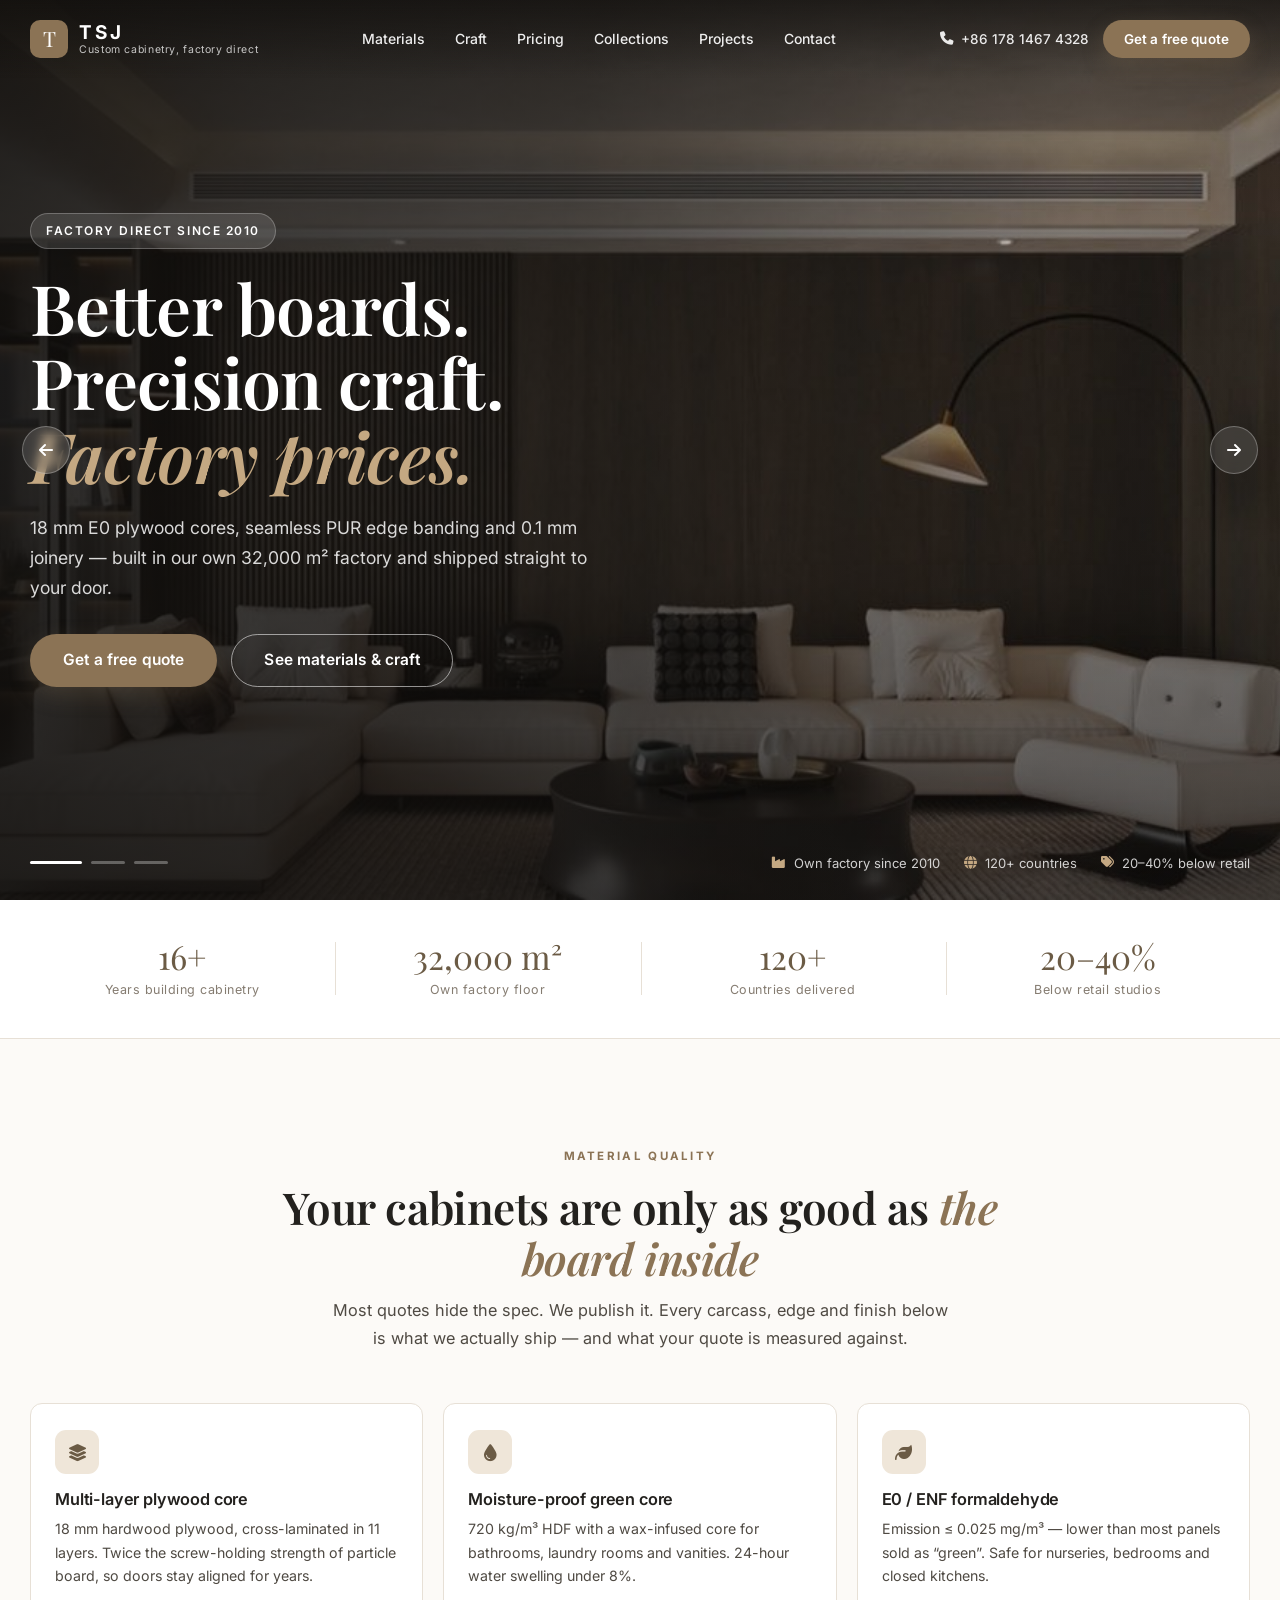
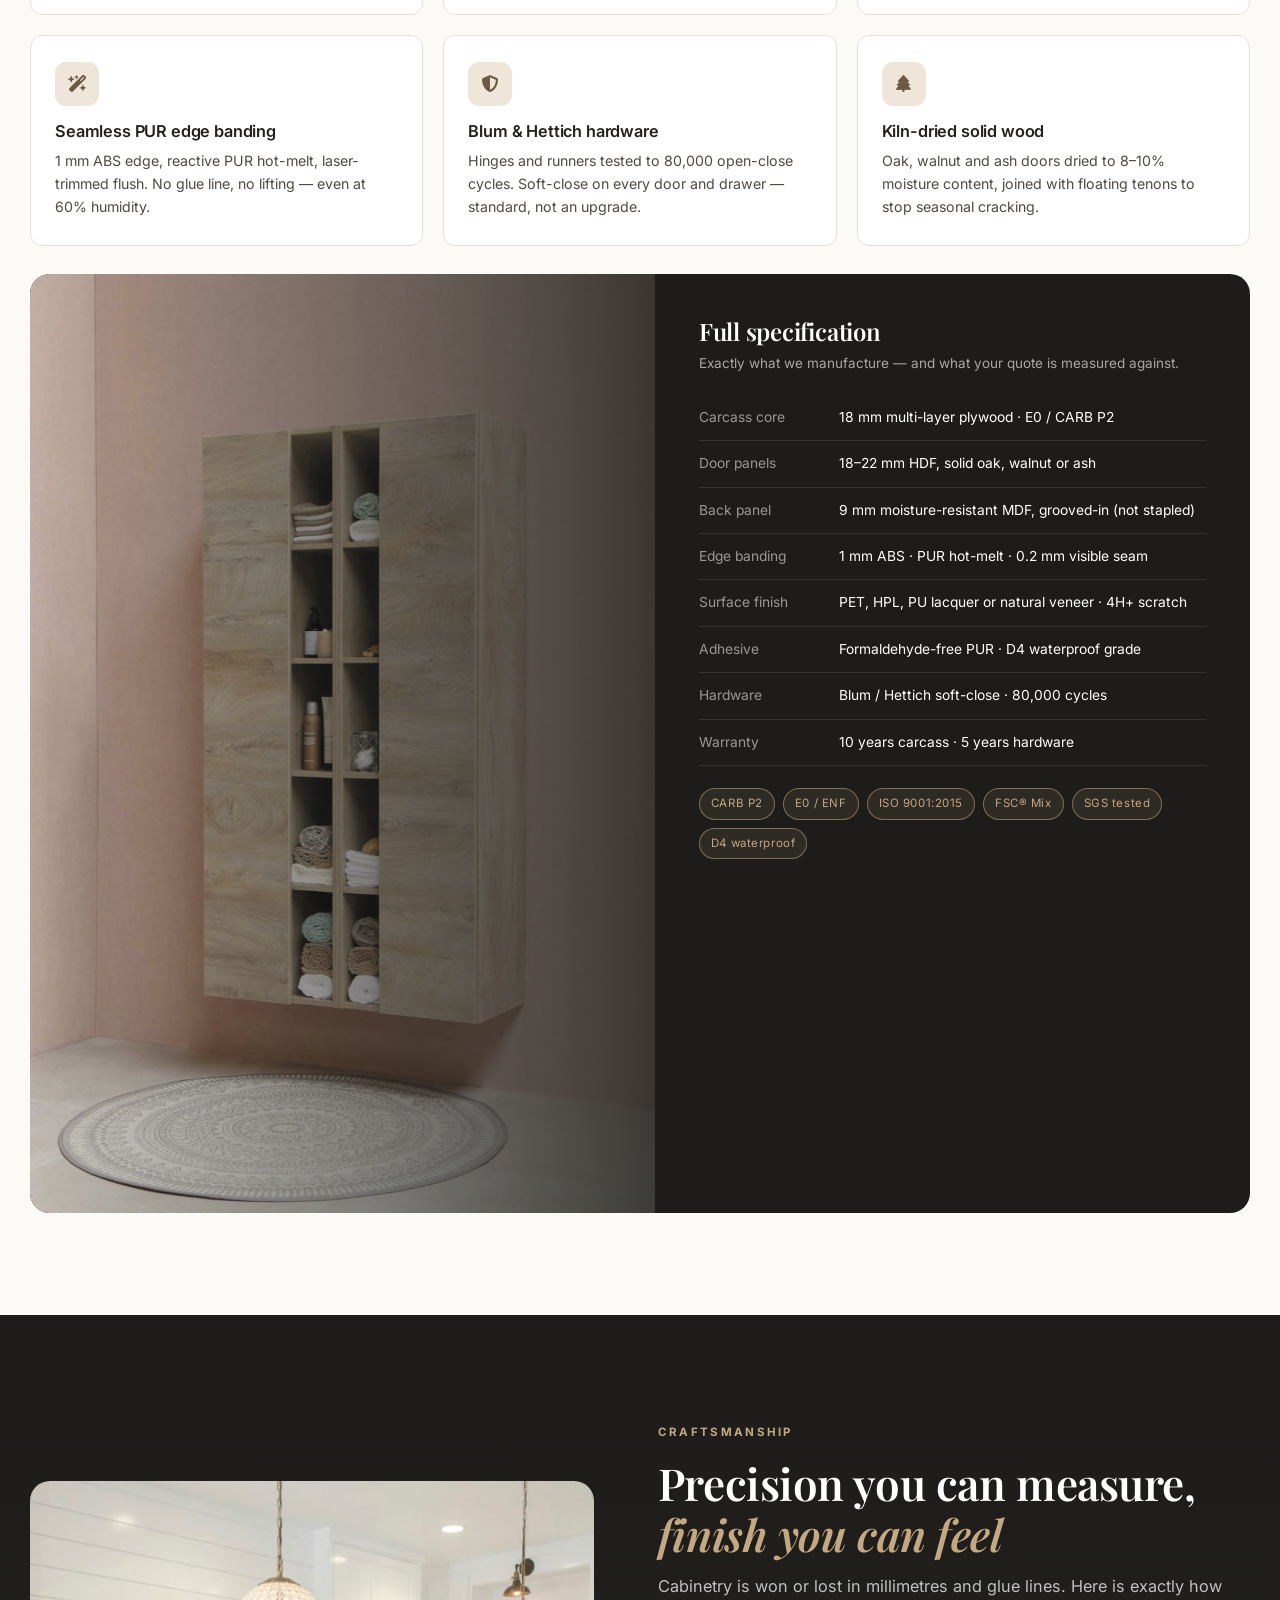
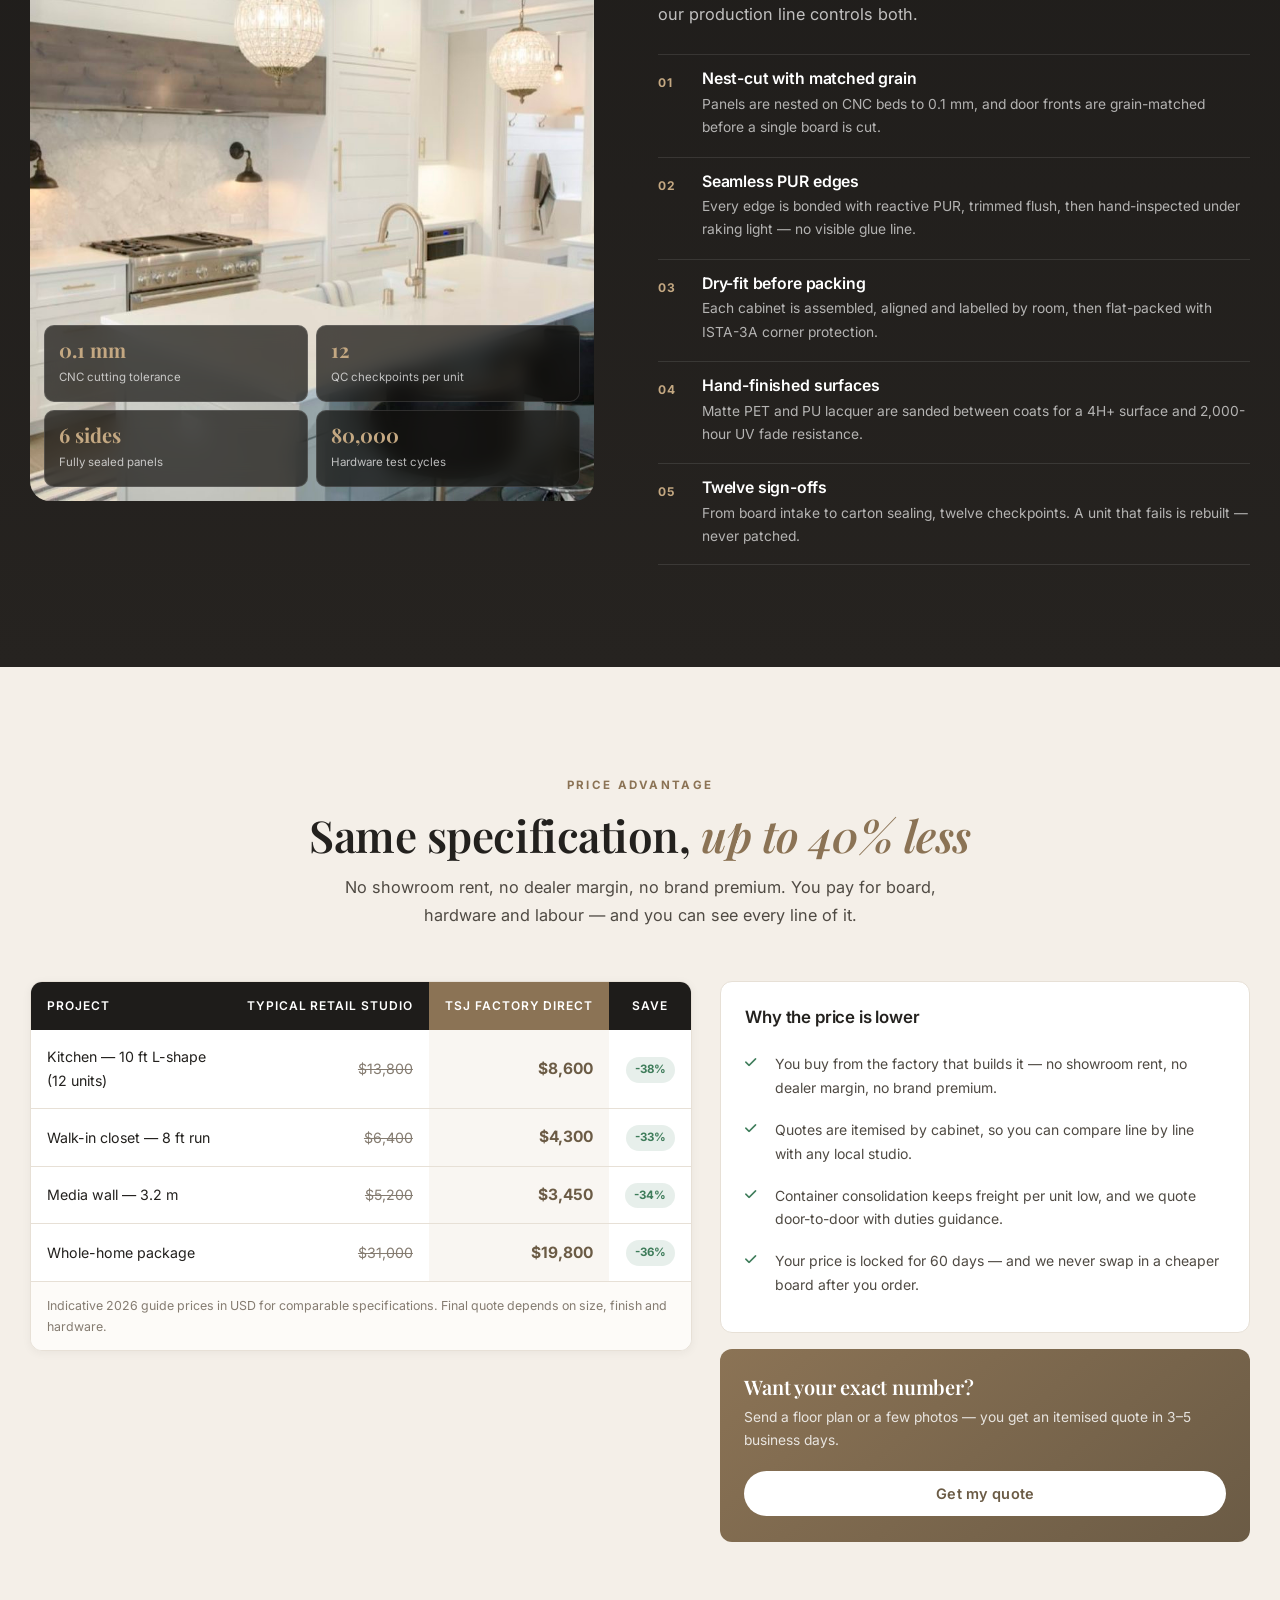
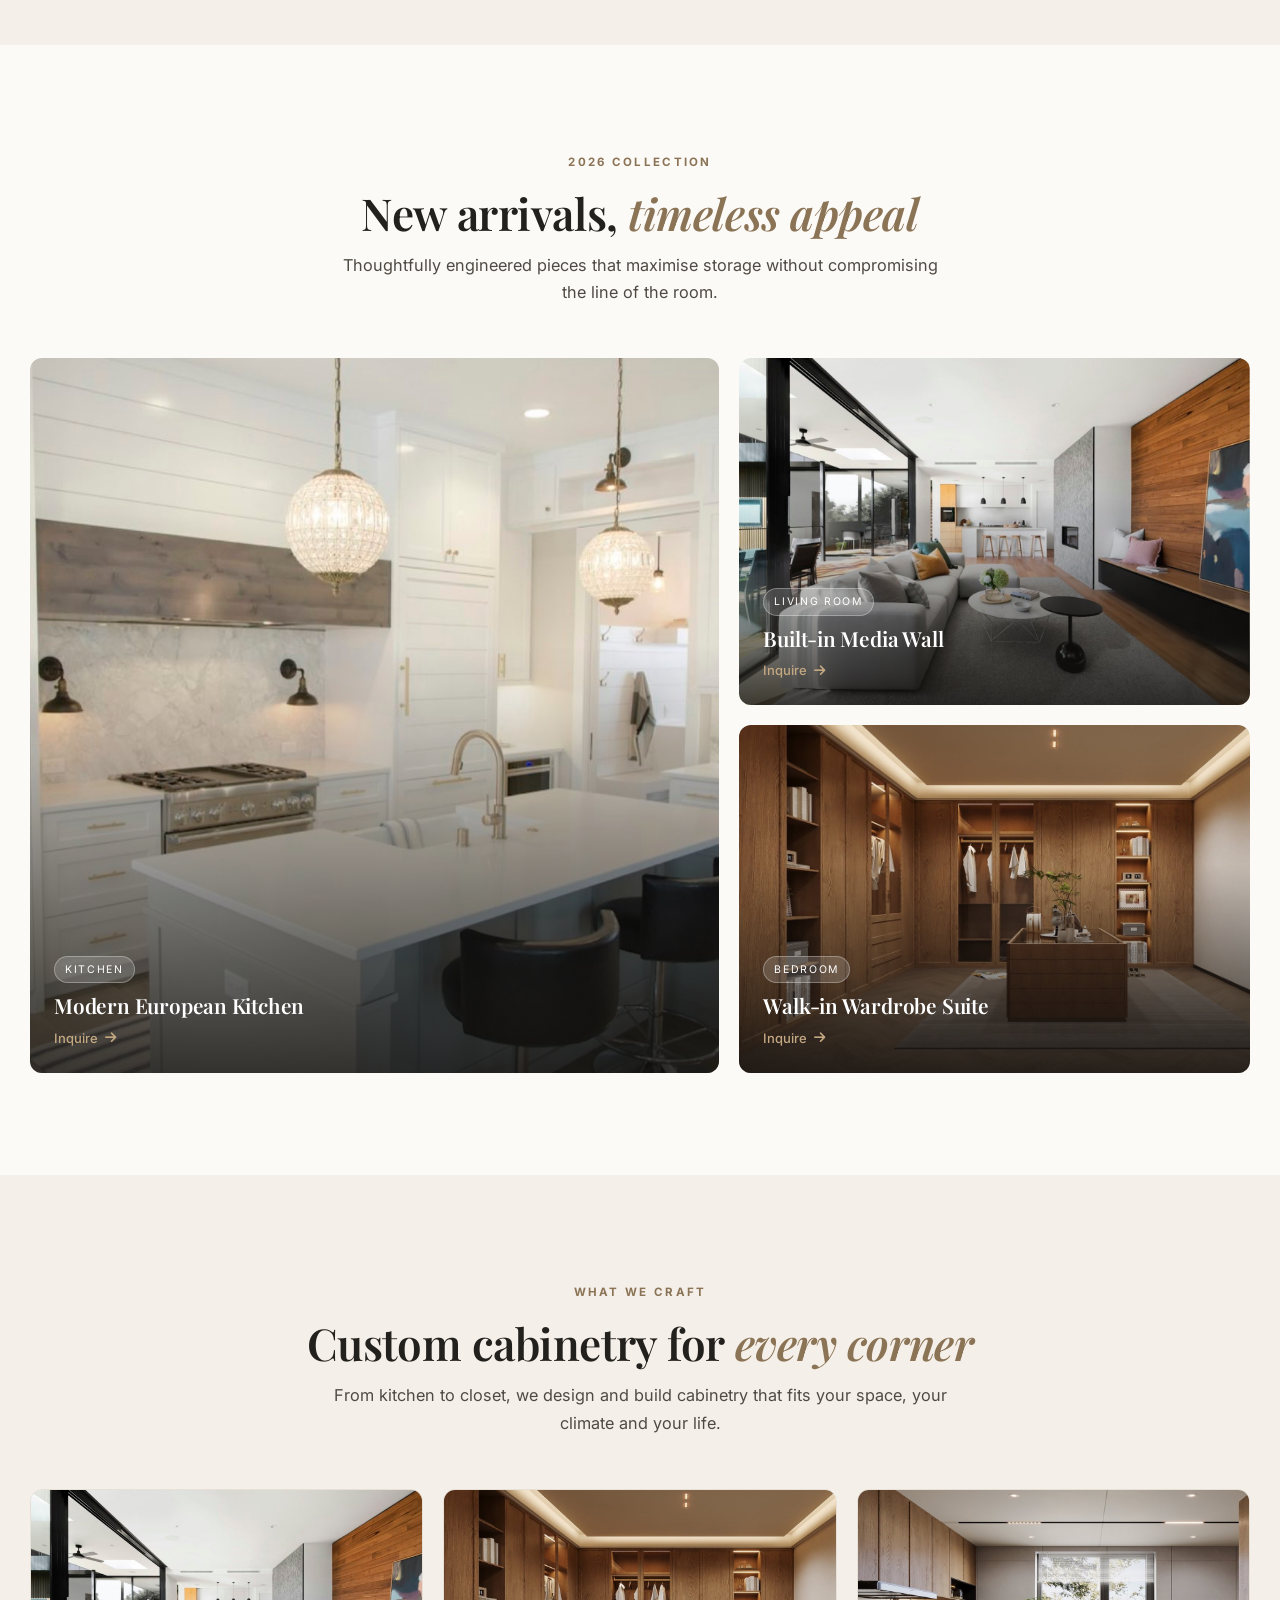
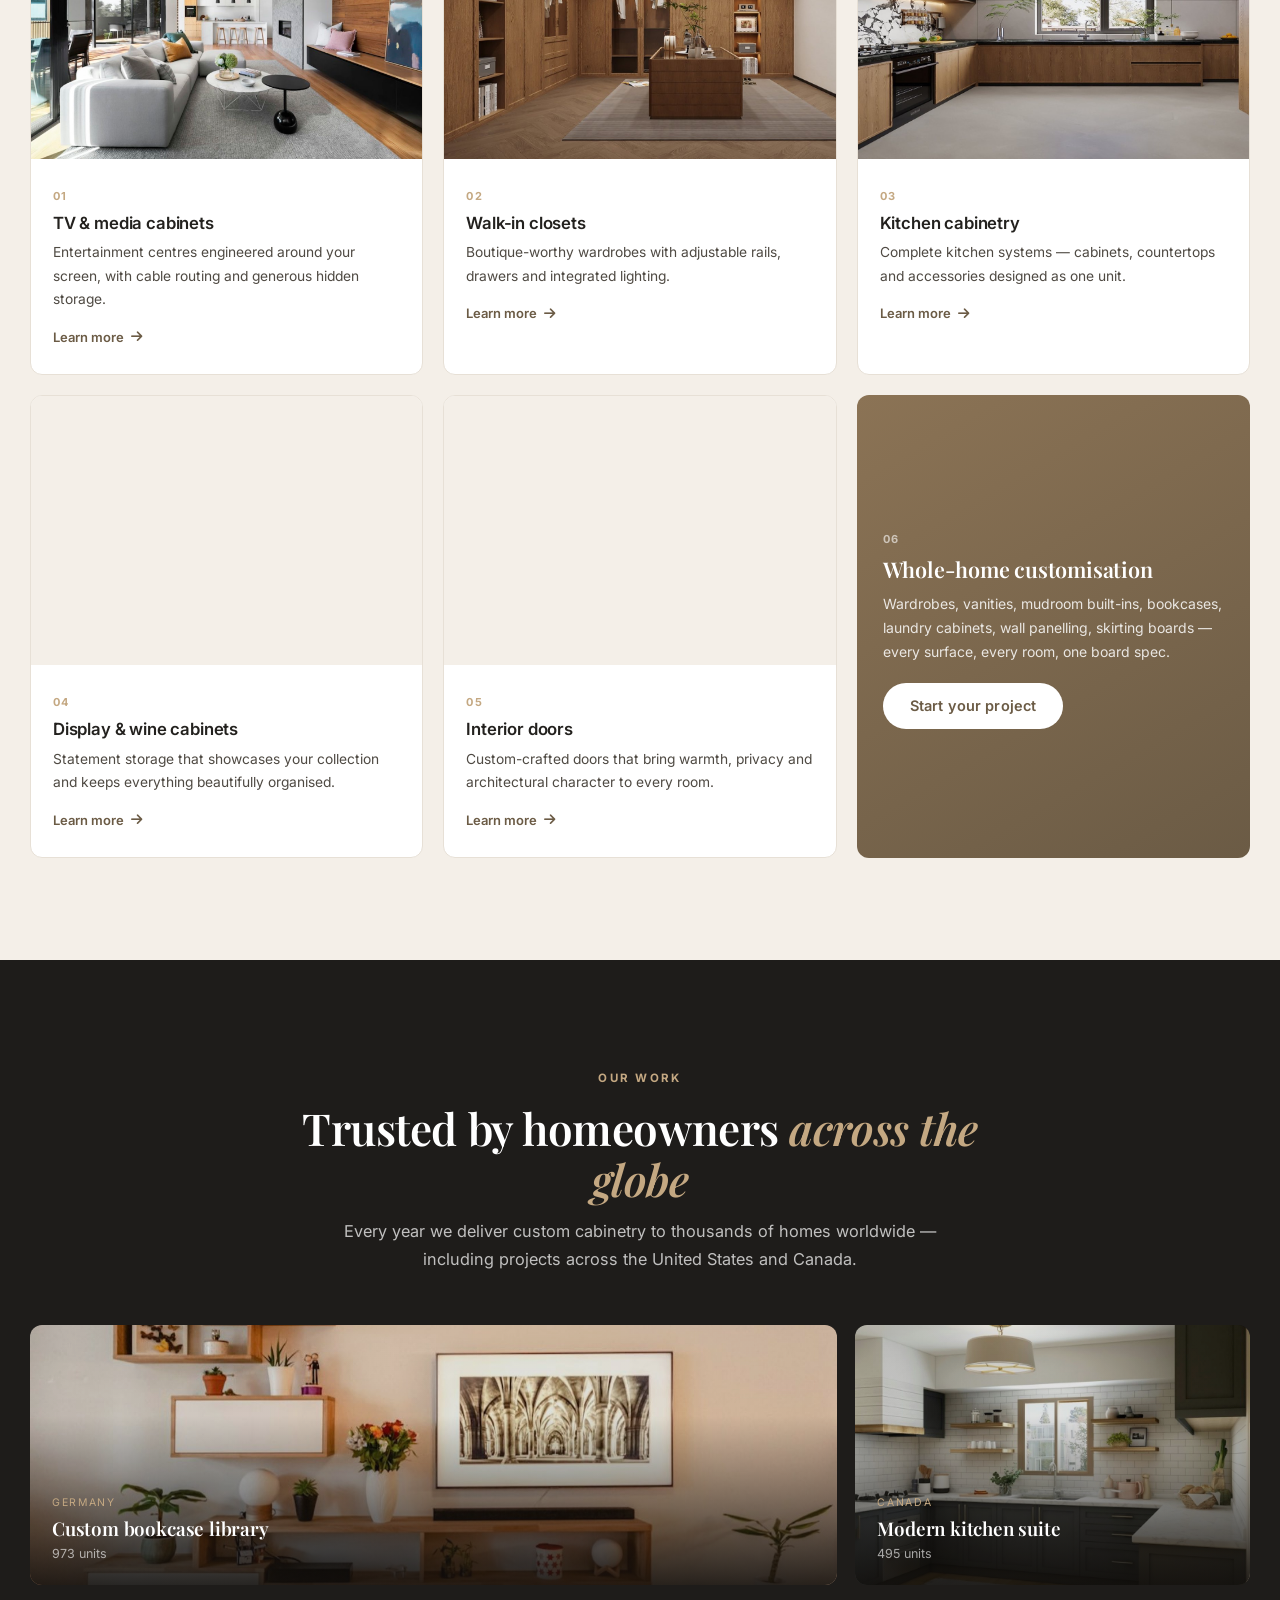
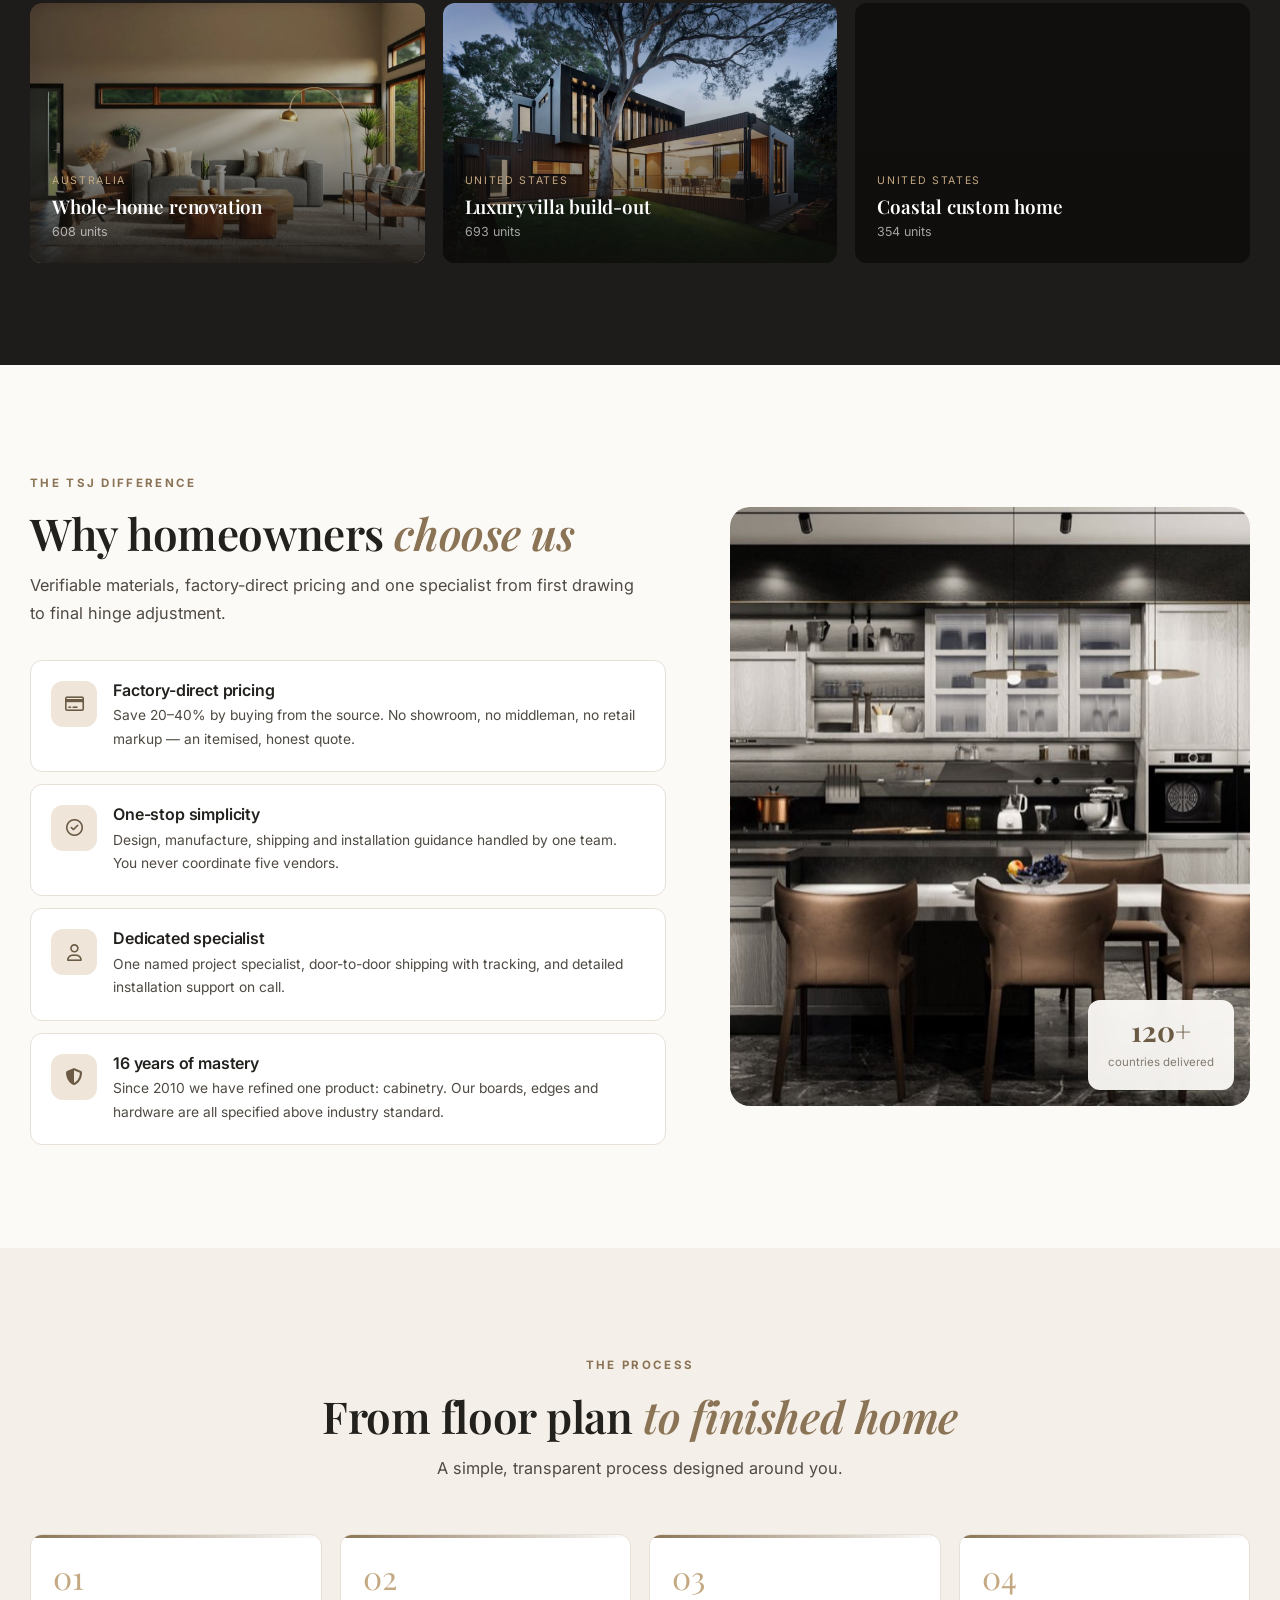
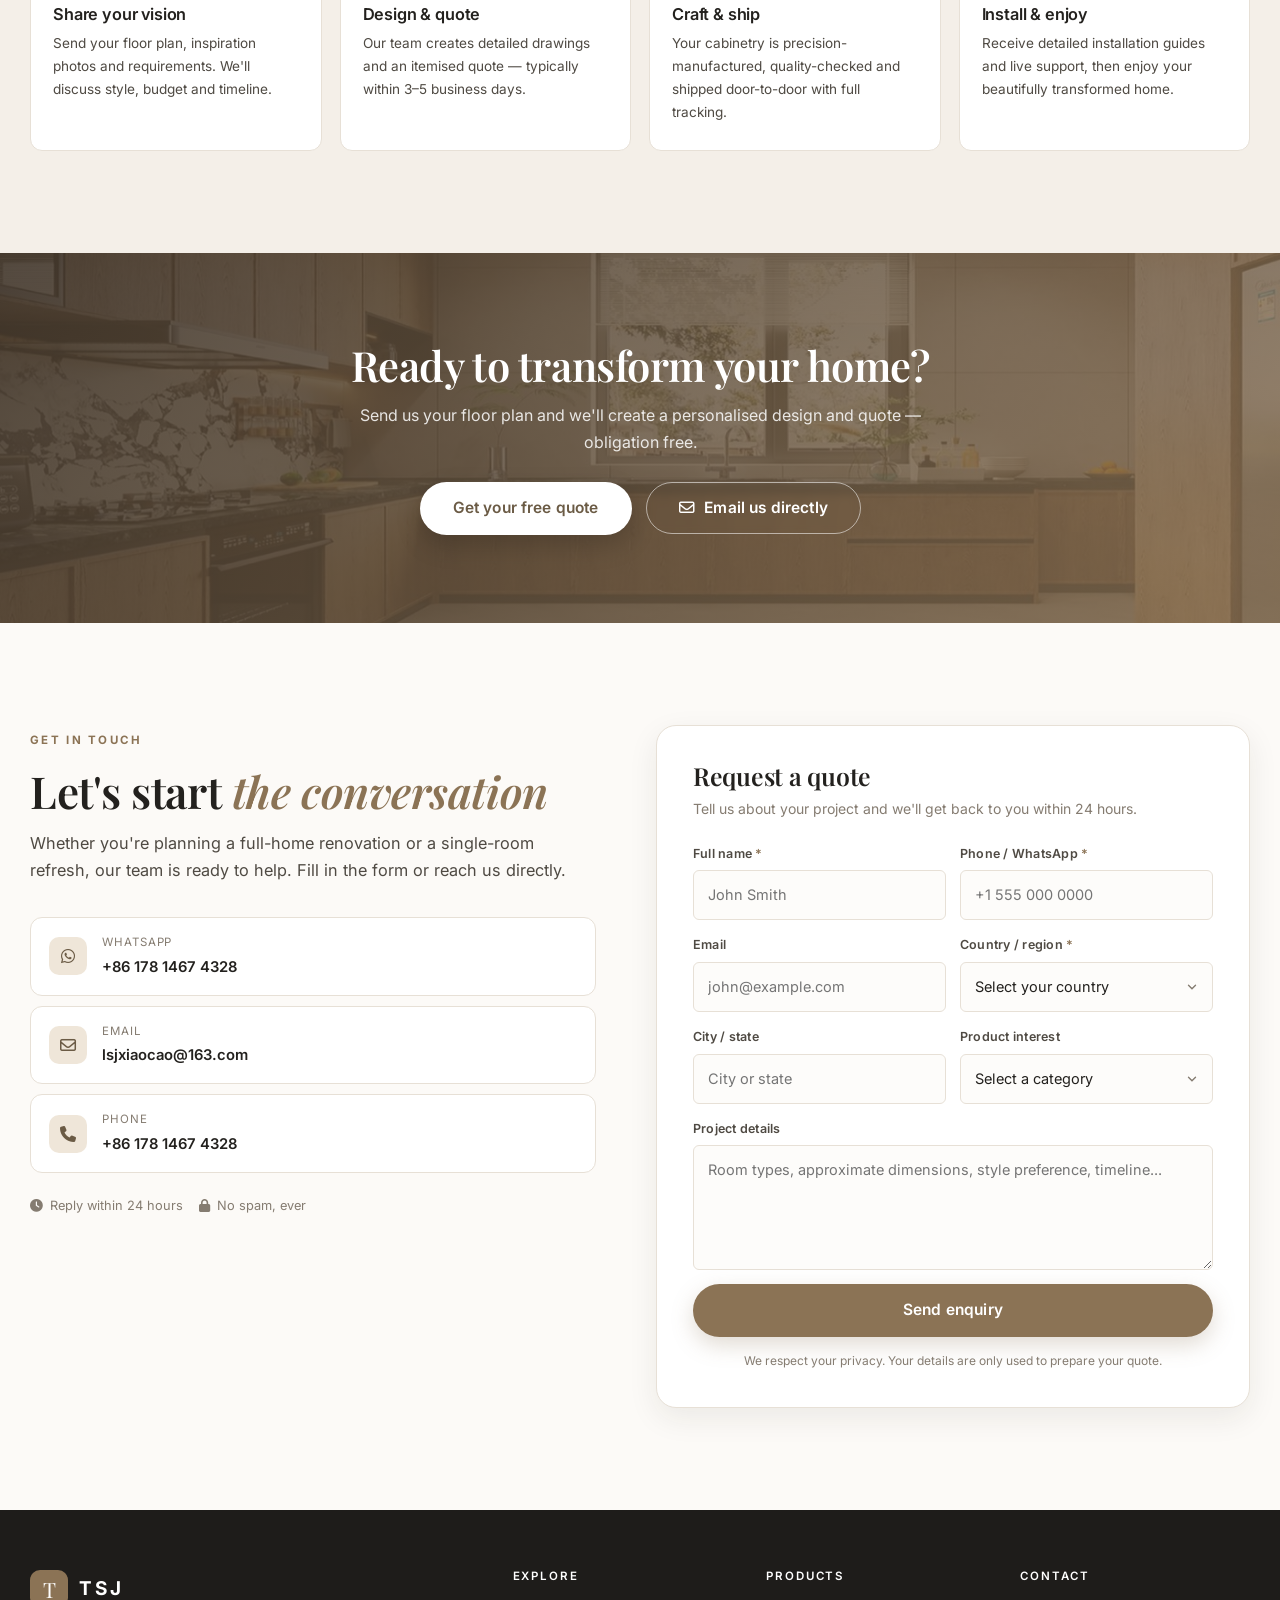
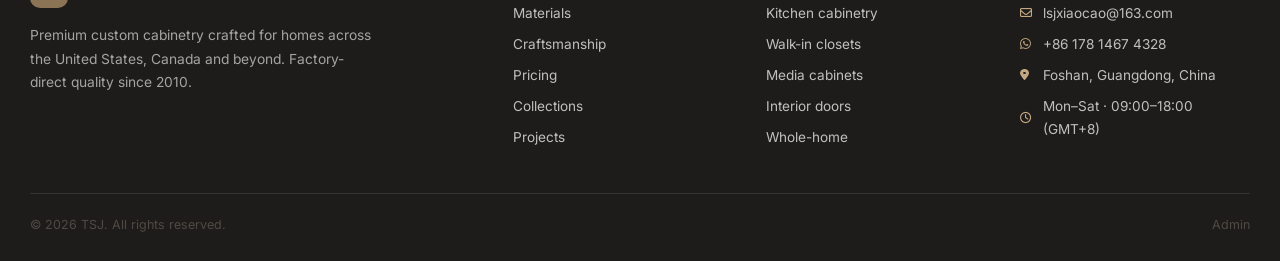
==== index.html @ c54d894f "feat: TSJ 官网优化（板材/做工/价格板块、10 秒线索弹窗、全球地区、移动端适配）+ 内容管理后台" ====
<!DOCTYPE html>
<html lang="en">
<head>
    <meta charset="UTF-8">
    <meta name="viewport" content="width=device-width, initial-scale=1.0">
    <meta name="theme-color" content="#8B7355">
    <title>TSJ — Factory-Direct Custom Cabinetry | Better Boards, Precision Craft</title>
    <meta name="description" content="Premium custom cabinetry made in our own factory: E0/ENF plywood cores, seamless PUR edge banding, Blum hardware, 0.1 mm precision. 20–40% below retail studios. Shipped to 120+ countries.">
    <meta name="robots" content="index, follow">
    <meta property="og:type" content="website">
    <meta property="og:title" content="TSJ — Factory-Direct Custom Cabinetry">
    <meta property="og:description" content="Better boards, precision craft, factory prices. Custom cabinetry shipped to 120+ countries.">
    <link rel="icon" href="data:image/svg+xml,%3Csvg xmlns='http://www.w3.org/2000/svg' viewBox='0 0 64 64'%3E%3Crect width='64' height='64' rx='14' fill='%238B7355'/%3E%3Ctext x='32' y='44' font-family='Georgia,serif' font-size='34' fill='%23fff' text-anchor='middle'%3ET%3C/text%3E%3C/svg%3E">
    <link rel="preconnect" href="https://fonts.googleapis.com">
    <link rel="preconnect" href="https://fonts.gstatic.com" crossorigin>
    <link href="https://fonts.googleapis.com/css2?family=Inter:wght@300;400;500;600;700&family=Playfair+Display:ital,wght@0,500;0,600;0,700;1,500&display=swap" rel="stylesheet">
    <link rel="stylesheet" href="https://cdnjs.cloudflare.com/ajax/libs/font-awesome/6.5.1/css/all.min.css">
    <link rel="stylesheet" href="css/style.css?v=20261109">
</head>
<body>
<a class="skip-link" href="#main">Skip to content</a>

<!-- ============ Header ============ -->
<header class="site-header" id="header">
    <div class="container header-inner">
        <a href="./" class="logo" aria-label="TSJ home">
            <span class="logo-mark" id="brandMark">T</span>
            <span class="logo-text">
                <strong id="brandName">TSJ</strong>
                <small id="brandTagline">Custom cabinetry, factory direct</small>
            </span>
        </a>

        <nav class="nav" id="nav" aria-label="Main navigation">
            <ul class="nav-list">
                <li><a href="#materials" class="nav-link">Materials</a></li>
                <li><a href="#craft" class="nav-link">Craft</a></li>
                <li><a href="#pricing" class="nav-link">Pricing</a></li>
                <li><a href="#collections" class="nav-link">Collections</a></li>
                <li><a href="#portfolio" class="nav-link">Projects</a></li>
                <li><a href="#contact" class="nav-link">Contact</a></li>
            </ul>
            <div class="nav-mobile-extra">
                <a class="nav-mobile-link" id="navMobileWhatsapp" href="#" target="_blank" rel="noopener">
                    <i class="fa-brands fa-whatsapp"></i> <span>WhatsApp</span>
                </a>
                <a class="nav-mobile-link" id="navMobileEmail" href="#">
                    <i class="fa-regular fa-envelope"></i> <span>Email</span>
                </a>
            </div>
        </nav>

        <div class="header-actions">
            <a class="header-phone" id="headerPhone" href="tel:+8617814674328">
                <i class="fa-solid fa-phone"></i>
                <span>+86 178 1467 4328</span>
            </a>
            <button class="btn btn-primary btn-sm" data-open-lead>Get a free quote</button>
            <button class="menu-toggle" id="menuToggle" aria-label="Toggle menu" aria-expanded="false">
                <span></span><span></span><span></span>
            </button>
        </div>
    </div>
</header>

<main id="main">

    <!-- ============ Hero ============ -->
    <section class="hero" id="home">
        <div class="hero-slides" id="heroSlides"></div>
        <div class="hero-overlay"></div>
        <div class="hero-bottom">
            <div class="container hero-bottom-inner">
                <div class="hero-dots" id="heroDots" role="tablist" aria-label="Slides"></div>
                <div class="hero-proof">
                    <span><i class="fa-solid fa-industry"></i> Own factory since 2010</span>
                    <span><i class="fa-solid fa-globe"></i> 120+ countries</span>
                    <span><i class="fa-solid fa-tags"></i> 20–40% below retail</span>
                </div>
            </div>
        </div>
        <button class="hero-arrow hero-arrow--prev" id="heroPrev" aria-label="Previous slide">
            <i class="fa-solid fa-arrow-left"></i>
        </button>
        <button class="hero-arrow hero-arrow--next" id="heroNext" aria-label="Next slide">
            <i class="fa-solid fa-arrow-right"></i>
        </button>
    </section>

    <!-- ============ Stats ============ -->
    <section class="stat-bar" aria-label="Key numbers">
        <div class="container">
            <div class="stat-row" id="statsRow"></div>
        </div>
    </section>

    <!-- ============ Materials ============ -->
    <section class="section materials" id="materials">
        <div class="container">
            <div class="section-head" id="materialsHead"></div>
            <div id="materialsBody"></div>
        </div>
    </section>

    <!-- ============ Craft ============ -->
    <section class="section craft" id="craft">
        <div class="container" id="craftBody"></div>
    </section>

    <!-- ============ Pricing ============ -->
    <section class="section pricing" id="pricing">
        <div class="container">
            <div class="section-head" id="pricingHead"></div>
            <div id="pricingBody"></div>
        </div>
    </section>

    <!-- ============ Collections ============ -->
    <section class="section collections" id="collections">
        <div class="container">
            <div class="section-head" id="collectionsHead"></div>
            <div class="collection-grid" id="collectionsBody"></div>
        </div>
    </section>

    <!-- ============ Categories ============ -->
    <section class="section categories" id="categories">
        <div class="container">
            <div class="section-head" id="categoriesHead"></div>
            <div class="category-grid" id="categoriesBody"></div>
        </div>
    </section>

    <!-- ============ Portfolio ============ -->
    <section class="section portfolio" id="portfolio">
        <div class="container">
            <div class="section-head section-head--light" id="portfolioHead"></div>
            <div class="portfolio-grid" id="portfolioBody"></div>
        </div>
    </section>

    <!-- ============ Why us ============ -->
    <section class="section why" id="about">
        <div class="container">
            <div class="why-wrap">
                <div class="why-copy">
                    <div class="section-head section-head--left" id="whyHead"></div>
                    <div class="why-list" id="whyList"></div>
                </div>
                <div class="why-media">
                    <img id="whyImage" src="assets/img/why-kitchen.jpg" alt="TSJ cabinetry craftsmanship" loading="lazy" decoding="async">
                    <div class="why-badge">
                        <strong id="whyBadgeValue">120+</strong>
                        <span id="whyBadgeText">countries delivered</span>
                    </div>
                </div>
            </div>
        </div>
    </section>

    <!-- ============ Process ============ -->
    <section class="section process" id="process">
        <div class="container">
            <div class="section-head" id="processHead"></div>
            <div class="steps" id="processBody"></div>
        </div>
    </section>

    <!-- ============ CTA band ============ -->
    <section class="cta-band">
        <div class="container cta-band-inner" id="ctaBody"></div>
    </section>

    <!-- ============ Contact ============ -->
    <section class="section contact" id="contact">
        <div class="container contact-grid">
            <div class="contact-intro">
                <div class="section-head section-head--left" id="contactHead"></div>
                <div class="contact-methods" id="contactMethods"></div>
                <div class="contact-assurance">
                    <span><i class="fa-solid fa-clock"></i> Reply within 24 hours</span>
                    <span><i class="fa-solid fa-lock"></i> No spam, ever</span>
                </div>
            </div>

            <div class="contact-form-card">
                <h3 id="formTitle">Request a quote</h3>
                <p id="formDesc">Tell us about your project and we'll get back to you within 24 hours.</p>

                <form id="contactForm" class="lead-form" novalidate>
                    <div class="form-row">
                        <div class="field">
                            <label for="cName">Full name <em>*</em></label>
                            <input type="text" id="cName" name="name" placeholder="John Smith" autocomplete="name" required>
                        </div>
                        <div class="field">
                            <label for="cPhone">Phone / WhatsApp <em>*</em></label>
                            <input type="tel" id="cPhone" name="phone" placeholder="+1 555 000 0000" autocomplete="tel" required>
                        </div>
                    </div>
                    <div class="form-row">
                        <div class="field">
                            <label for="cEmail">Email</label>
                            <input type="email" id="cEmail" name="email" placeholder="john@example.com" autocomplete="email">
                        </div>
                        <div class="field">
                            <label for="cCountry">Country / region <em>*</em></label>
                            <select id="cCountry" name="country" required>
                                <option value="">Select your country</option>
                            </select>
                        </div>
                    </div>
                    <div class="form-row">
                        <div class="field">
                            <label for="cRegion">City / state</label>
                            <input type="text" id="cRegion" name="region" placeholder="City or state" autocomplete="address-level1">
                        </div>
                        <div class="field">
                            <label for="cInterest">Product interest</label>
                            <select id="cInterest" name="interest">
                                <option value="">Select a category</option>
                                <option value="Kitchen cabinetry">Kitchen cabinetry</option>
                                <option value="TV &amp; media cabinets">TV &amp; media cabinets</option>
                                <option value="Walk-in closets">Walk-in closets</option>
                                <option value="Display &amp; wine cabinets">Display &amp; wine cabinets</option>
                                <option value="Interior doors">Interior doors</option>
                                <option value="Whole-home customisation">Whole-home customisation</option>
                            </select>
                        </div>
                    </div>
                    <div class="field">
                        <label for="cMessage">Project details</label>
                        <textarea id="cMessage" name="message" rows="4" placeholder="Room types, approximate dimensions, style preference, timeline..."></textarea>
                    </div>
                    <button type="submit" class="btn btn-primary btn-block btn-lg" id="contactSubmit">Send enquiry</button>
                    <p class="form-note">We respect your privacy. Your details are only used to prepare your quote.</p>
                    <div class="form-feedback" id="contactFeedback" role="status" aria-live="polite"></div>
                </form>
            </div>
        </div>
    </section>
</main>

<!-- ============ Footer ============ -->
<footer class="site-footer">
    <div class="container">
        <div class="footer-top">
            <div class="footer-brand">
                <a href="./" class="logo logo--footer">
                    <span class="logo-mark" id="footerMark">T</span>
                    <span class="logo-text"><strong id="footerName">TSJ</strong></span>
                </a>
                <p id="footerAbout">Premium custom cabinetry crafted for homes across the United States, Canada and beyond.</p>
            </div>
            <div class="footer-cols">
                <div class="footer-col">
                    <h4>Explore</h4>
                    <ul>
                        <li><a href="#materials">Materials</a></li>
                        <li><a href="#craft">Craftsmanship</a></li>
                        <li><a href="#pricing">Pricing</a></li>
                        <li><a href="#collections">Collections</a></li>
                        <li><a href="#portfolio">Projects</a></li>
                    </ul>
                </div>
                <div class="footer-col">
                    <h4>Products</h4>
                    <ul>
                        <li><a href="#categories">Kitchen cabinetry</a></li>
                        <li><a href="#categories">Walk-in closets</a></li>
                        <li><a href="#categories">Media cabinets</a></li>
                        <li><a href="#categories">Interior doors</a></li>
                        <li><a href="#categories">Whole-home</a></li>
                    </ul>
                </div>
                <div class="footer-col">
                    <h4>Contact</h4>
                    <ul class="footer-contact" id="footerContact"></ul>
                </div>
            </div>
        </div>
        <div class="footer-bottom">
            <p id="footerCopyright">© 2026 TSJ. All rights reserved.</p>
            <p class="footer-admin"><a href="admin/" rel="nofollow">Admin</a></p>
        </div>
    </div>
</footer>

<!-- ============ Mobile sticky bar ============ -->
<div class="mobile-bar">
    <a class="mobile-bar-btn" id="mobileWhatsapp" href="#" target="_blank" rel="noopener">
        <i class="fa-brands fa-whatsapp"></i><span>WhatsApp</span>
    </a>
    <a class="mobile-bar-btn" id="mobileCall" href="tel:+8617814674328">
        <i class="fa-solid fa-phone"></i><span>Call</span>
    </a>
    <button class="mobile-bar-btn mobile-bar-btn--primary" data-open-lead>
        <i class="fa-solid fa-pen-to-square"></i><span>Free quote</span>
    </button>
</div>

<!-- ============ Lead popup ============ -->
<div class="lead-modal" id="leadModal" aria-hidden="true" role="dialog" aria-modal="true" aria-labelledby="leadModalTitle">
    <div class="lead-modal-backdrop" data-close-lead></div>
    <div class="lead-modal-card" role="document">
        <button class="lead-modal-close" data-close-lead aria-label="Close">
            <i class="fa-solid fa-xmark"></i>
        </button>
        <div class="lead-modal-media">
            <img id="leadModalImage" src="assets/img/hero-kitchen.jpg" alt="" loading="lazy">
            <div class="lead-modal-media-copy">
                <span class="lead-modal-badge" id="leadModalBadge">Free design + quote</span>
            </div>
        </div>
        <div class="lead-modal-body">
            <h3 id="leadModalTitle">Get your factory-direct price</h3>
            <p id="leadModalDesc">Leave your name, phone number and region. A specialist will send a measured quote — no obligation.</p>

            <form id="leadForm" class="lead-form" novalidate>
                <div class="field">
                    <label for="lName">Full name <em>*</em></label>
                    <input type="text" id="lName" name="name" placeholder="John Smith" autocomplete="name" required>
                </div>
                <div class="field">
                    <label for="lPhone">Phone / WhatsApp <em>*</em></label>
                    <input type="tel" id="lPhone" name="phone" placeholder="+1 555 000 0000" autocomplete="tel" required>
                </div>
                <div class="field">
                    <label for="lCountry">Country / region <em>*</em></label>
                    <select id="lCountry" name="country" required>
                        <option value="">Select your country</option>
                    </select>
                </div>
                <button type="submit" class="btn btn-primary btn-block btn-lg" id="leadSubmit">Send my details</button>
                <p class="form-note" id="leadModalNote">We reply on WhatsApp or phone within 24 hours.</p>
                <div class="form-feedback" id="leadFeedback" role="status" aria-live="polite"></div>
            </form>

            <div class="lead-success" id="leadSuccess" hidden>
                <div class="lead-success-icon"><i class="fa-solid fa-check"></i></div>
                <h4 id="leadSuccessTitle">Details received — thank you!</h4>
                <p id="leadSuccessDesc">Our specialist will reach out within 24 hours.</p>
                <a class="btn btn-whatsapp btn-block" id="leadSuccessWhatsapp" href="#" target="_blank" rel="noopener">
                    <i class="fa-brands fa-whatsapp"></i> Chat on WhatsApp now
                </a>
                <button class="btn btn-text btn-block" data-close-lead>Close</button>
            </div>
        </div>
    </div>
</div>

<div class="toast-wrap" id="toastWrap" aria-live="polite"></div>

<script src="js/countries.js?v=20261109"></script>
<script src="js/site.js?v=20261109"></script>
</body>
</html>
---- css/style.css ----
/* ==========================================================
   TSJ — Factory-direct custom cabinetry
   Front-end stylesheet
   ========================================================== */

/* ---------- Tokens ---------- */
:root {
    --brand: #8B7355;
    --brand-light: #A68B6F;
    --brand-dark: #6B5B45;
    --accent: #C4A882;
    --accent-soft: #EFE6D9;
    --cream: #FCFAF7;
    --cream-alt: #F4EFE8;
    --surface: #FFFFFF;
    --ink: #23211E;
    --ink-soft: #4F4A43;
    --ink-muted: #857C71;
    --line: #E7E0D6;
    --dark: #1E1C1A;
    --dark-alt: #262320;
    --success: #3E7C5A;
    --error: #C0453F;

    --font-sans: 'Inter', -apple-system, BlinkMacSystemFont, 'Segoe UI', Roboto, Helvetica, Arial, sans-serif;
    --font-serif: 'Playfair Display', Georgia, 'Times New Roman', serif;

    --shadow-sm: 0 2px 10px rgba(35, 33, 30, .05);
    --shadow-md: 0 10px 30px rgba(35, 33, 30, .08);
    --shadow-lg: 0 24px 60px rgba(35, 33, 30, .14);

    --radius-sm: 6px;
    --radius-md: 12px;
    --radius-lg: 20px;
    --radius-full: 999px;

    --max-width: 1220px;
    --header-h: 78px;
    --ease: cubic-bezier(.22, .61, .36, 1);
}

/* ---------- Reset ---------- */
*, *::before, *::after { box-sizing: border-box; margin: 0; padding: 0; }

html {
    scroll-behavior: smooth;
    scroll-padding-top: calc(var(--header-h) + 12px);
    -webkit-text-size-adjust: 100%;
}

body {
    font-family: var(--font-sans);
    font-size: 16px;
    line-height: 1.7;
    color: var(--ink);
    background: var(--cream);
    overflow-x: hidden;
    -webkit-font-smoothing: antialiased;
}

img { display: block; max-width: 100%; height: auto; }
a { color: inherit; text-decoration: none; }
ul { list-style: none; }
[hidden] { display: none !important; }
button { font: inherit; color: inherit; background: none; border: 0; cursor: pointer; }
input, select, textarea { font: inherit; color: inherit; }

h1, h2, h3, h4 { line-height: 1.16; font-weight: 600; letter-spacing: -.01em; }
h1, h2 { font-family: var(--font-serif); font-weight: 600; }
p { color: var(--ink-soft); }

::selection { background: var(--accent); color: #fff; }

:focus-visible {
    outline: 2px solid var(--brand);
    outline-offset: 3px;
}

.skip-link {
    position: absolute;
    left: -9999px;
    top: 0;
    z-index: 999;
    background: var(--brand);
    color: #fff;
    padding: 12px 18px;
}
.skip-link:focus { left: 12px; top: 12px; }

.container {
    width: min(100% - 40px, var(--max-width));
    margin-inline: auto;
}

/* ---------- Buttons ---------- */
.btn {
    display: inline-flex;
    align-items: center;
    justify-content: center;
    gap: 9px;
    padding: 13px 26px;
    border-radius: var(--radius-full);
    font-size: 14.5px;
    font-weight: 600;
    letter-spacing: .01em;
    line-height: 1.2;
    border: 1px solid transparent;
    transition: transform .2s var(--ease), background .2s var(--ease), color .2s var(--ease), box-shadow .2s var(--ease), border-color .2s var(--ease);
    cursor: pointer;
    text-align: center;
    white-space: nowrap;
}
.btn:active { transform: translateY(1px); }

.btn-primary {
    background: var(--brand);
    color: #fff;
    box-shadow: 0 8px 22px rgba(139, 115, 85, .26);
}
.btn-primary:hover { background: var(--brand-dark); box-shadow: 0 12px 28px rgba(139, 115, 85, .32); }

.btn-ghost {
    border-color: rgba(255, 255, 255, .55);
    color: #fff;
    backdrop-filter: blur(4px);
}
.btn-ghost:hover { background: rgba(255, 255, 255, .14); border-color: #fff; }

.btn-outline {
    border-color: var(--line);
    color: var(--ink);
    background: #fff;
}
.btn-outline:hover { border-color: var(--brand); color: var(--brand-dark); }

.btn-whatsapp { background: #25D366; color: #fff; }
.btn-whatsapp:hover { background: #1EBE5A; }

.btn-text { color: var(--ink-muted); text-decoration: underline; text-underline-offset: 3px; }
.btn-text:hover { color: var(--ink); }

.btn-sm { padding: 10px 20px; font-size: 13.5px; }
.btn-lg { padding: 16px 32px; font-size: 15.5px; }
.btn-block { width: 100%; }

/* ---------- Header ---------- */
.site-header {
    position: fixed;
    inset: 0 0 auto 0;
    z-index: 90;
    height: var(--header-h);
    display: flex;
    align-items: center;
    color: #fff;
    transition: background .3s var(--ease), box-shadow .3s var(--ease), color .3s var(--ease), height .3s var(--ease);
}
.site-header::after {
    content: "";
    position: absolute;
    inset: 0;
    background: linear-gradient(180deg, rgba(14, 12, 10, .55), rgba(14, 12, 10, 0));
    pointer-events: none;
    transition: opacity .3s var(--ease);
}
.site-header.is-open { backdrop-filter: none; }
.site-header.is-scrolled,
.site-header.is-open {
    background: rgba(252, 250, 247, .97);
    backdrop-filter: blur(12px);
    color: var(--ink);
    box-shadow: 0 1px 0 var(--line), 0 10px 30px rgba(35, 33, 30, .06);
}
.site-header.is-scrolled::after,
.site-header.is-open::after { opacity: 0; }

.header-inner {
    display: flex;
    align-items: center;
    justify-content: space-between;
    gap: 24px;
    width: min(100% - 40px, var(--max-width));
    position: relative;
    z-index: 2;
}

.logo { display: inline-flex; align-items: center; gap: 11px; flex-shrink: 0; }
.logo-mark {
    width: 38px; height: 38px;
    display: grid; place-items: center;
    border-radius: 10px;
    background: var(--brand);
    color: #fff;
    font-family: var(--font-serif);
    font-size: 21px;
    line-height: 1;
    flex-shrink: 0;
}
.logo-text { display: flex; flex-direction: column; line-height: 1.15; }
.logo-text strong { font-size: 19px; letter-spacing: .16em; font-weight: 700; }
.logo-text small { font-size: 10.5px; letter-spacing: .06em; opacity: .75; font-weight: 400; }

.nav-list { display: flex; align-items: center; gap: 4px; }
.nav-link {
    position: relative;
    display: block;
    padding: 9px 13px;
    font-size: 14px;
    font-weight: 500;
    border-radius: var(--radius-full);
    opacity: .92;
    transition: opacity .2s, background .2s;
}
.nav-link:hover { opacity: 1; background: rgba(255, 255, 255, .12); }
.site-header.is-scrolled .nav-link:hover { background: var(--cream-alt); }
.nav-link.is-active { opacity: 1; }
.nav-link.is-active::after {
    content: "";
    position: absolute;
    left: 50%; bottom: 3px;
    width: 16px; height: 2px;
    border-radius: 2px;
    background: currentColor;
    transform: translateX(-50%);
    opacity: .7;
}

.header-actions { display: flex; align-items: center; gap: 14px; flex-shrink: 0; }
.header-phone {
    display: inline-flex;
    align-items: center;
    gap: 7px;
    font-size: 13.5px;
    font-weight: 500;
    opacity: .9;
}
.header-phone:hover { opacity: 1; }

.menu-toggle {
    display: none;
    width: 42px; height: 42px;
    border-radius: 10px;
    align-items: center;
    justify-content: center;
    flex-direction: column;
    gap: 5px;
    border: 1px solid currentColor;
    opacity: .85;
}
.menu-toggle span {
    display: block;
    width: 19px; height: 1.6px;
    background: currentColor;
    border-radius: 2px;
    transition: transform .3s var(--ease), opacity .2s;
}
.menu-toggle.is-active span:nth-child(1) { transform: translateY(6.6px) rotate(45deg); }
.menu-toggle.is-active span:nth-child(2) { opacity: 0; }
.menu-toggle.is-active span:nth-child(3) { transform: translateY(-6.6px) rotate(-45deg); }

.nav-mobile-extra { display: none; }

/* ---------- Hero ---------- */
.hero {
    position: relative;
    min-height: 100svh;
    display: flex;
    align-items: center;
    overflow: hidden;
    background: var(--dark);
    color: #fff;
    padding-top: var(--header-h);
    padding-bottom: 120px;
}
.hero-slides { position: absolute; inset: 0; }
.hero-slide {
    position: absolute;
    inset: 0;
    display: flex;
    align-items: center;
    opacity: 0;
    visibility: hidden;
    transition: opacity 1s var(--ease), visibility 1s;
}
.hero-slide.is-active { opacity: 1; visibility: visible; }
.hero-slide-bg {
    position: absolute;
    inset: 0;
    background-size: cover;
    background-position: center;
    transform: scale(1.06);
    transition: transform 9s linear;
}
.hero-slide.is-active .hero-slide-bg { transform: scale(1); }

.hero-overlay {
    position: absolute;
    inset: 0;
    background:
        linear-gradient(100deg, rgba(16, 14, 12, .86) 0%, rgba(16, 14, 12, .62) 42%, rgba(16, 14, 12, .18) 78%),
        linear-gradient(180deg, rgba(16, 14, 12, .5) 0%, rgba(16, 14, 12, 0) 28%, rgba(16, 14, 12, .55) 100%);
    pointer-events: none;
}

.hero-content {
    position: relative;
    z-index: 3;
    width: min(100% - 40px, var(--max-width));
    margin-inline: auto;
    padding: 40px 0;
}
.hero-slide .hero-content { display: none; }
.hero-slide.is-active .hero-content {
    display: block;
    animation: heroIn .8s var(--ease) both;
}
@keyframes heroIn {
    from { opacity: 0; transform: translateY(18px); }
    to { opacity: 1; transform: translateY(0); }
}

.hero-eyebrow {
    display: inline-flex;
    align-items: center;
    gap: 8px;
    padding: 7px 15px;
    border-radius: var(--radius-full);
    background: rgba(255, 255, 255, .12);
    border: 1px solid rgba(255, 255, 255, .24);
    backdrop-filter: blur(6px);
    font-size: 12px;
    letter-spacing: .13em;
    text-transform: uppercase;
    font-weight: 600;
    margin-bottom: 22px;
}
.hero-title {
    font-family: var(--font-serif);
    font-size: clamp(2.3rem, 5.6vw, 4.35rem);
    line-height: 1.06;
    max-width: 15ch;
    margin-bottom: 20px;
    text-wrap: balance;
}
.hero-title em {
    display: block;
    font-style: italic;
    color: var(--accent);
}
.hero-desc {
    max-width: 54ch;
    font-size: clamp(1rem, 1.5vw, 1.1rem);
    color: rgba(255, 255, 255, .84);
    margin-bottom: 32px;
}
.hero-actions { display: flex; flex-wrap: wrap; gap: 14px; }

.hero-bottom {
    position: absolute;
    left: 0; right: 0; bottom: 0;
    z-index: 4;
    padding-bottom: 26px;
}
.hero-bottom-inner {
    display: flex;
    align-items: center;
    justify-content: space-between;
    gap: 24px;
    flex-wrap: wrap;
}
.hero-dots { display: flex; align-items: center; gap: 9px; }
.hero-dot {
    width: 34px; height: 3px;
    border-radius: 3px;
    background: rgba(255, 255, 255, .3);
    transition: background .25s, width .25s;
}
.hero-dot.is-active { background: #fff; width: 52px; }

.hero-proof {
    display: flex;
    flex-wrap: wrap;
    gap: 10px 24px;
    font-size: 13px;
    color: rgba(255, 255, 255, .8);
}
.hero-proof span { display: inline-flex; align-items: center; gap: 8px; }
.hero-proof i { color: var(--accent); font-size: 13px; }

.hero-arrow {
    position: absolute;
    top: 50%;
    z-index: 5;
    width: 48px; height: 48px;
    border-radius: 50%;
    display: grid;
    place-items: center;
    color: #fff;
    background: rgba(255, 255, 255, .12);
    border: 1px solid rgba(255, 255, 255, .28);
    backdrop-filter: blur(6px);
    transform: translateY(-50%);
    transition: background .2s, transform .2s;
}
.hero-arrow:hover { background: rgba(255, 255, 255, .24); }
.hero-arrow--prev { left: 22px; }
.hero-arrow--next { right: 22px; }

/* ---------- Stats ---------- */
.stat-bar {
    background: var(--surface);
    border-bottom: 1px solid var(--line);
}
.stat-row {
    display: grid;
    grid-template-columns: repeat(4, 1fr);
    gap: 1px;
    padding: 34px 0;
}
.stat-item {
    text-align: center;
    padding: 4px 16px;
    position: relative;
}
.stat-item + .stat-item::before {
    content: "";
    position: absolute;
    left: 0; top: 12%;
    height: 76%;
    width: 1px;
    background: var(--line);
}
.stat-value {
    display: block;
    font-family: var(--font-serif);
    font-size: clamp(1.5rem, 2.6vw, 2.1rem);
    color: var(--brand-dark);
    line-height: 1.1;
}
.stat-label {
    display: block;
    margin-top: 4px;
    font-size: 12.5px;
    letter-spacing: .04em;
    color: var(--ink-muted);
}

/* ---------- Sections ---------- */
.section { padding: clamp(64px, 8vw, 112px) 0; }

.section-head { max-width: 720px; margin: 0 auto clamp(36px, 4vw, 56px); text-align: center; }
.section-head--left { margin: 0 0 32px; text-align: left; }
.section-eyebrow {
    display: inline-block;
    font-size: 11.5px;
    letter-spacing: .2em;
    text-transform: uppercase;
    font-weight: 700;
    color: var(--brand);
    margin-bottom: 14px;
}
.section-title {
    font-family: var(--font-serif);
    font-size: clamp(1.8rem, 3.6vw, 2.75rem);
    margin-bottom: 14px;
}
.section-title em { font-style: italic; color: var(--brand); display: block; }
.section-title em:only-child { display: inline; }
.section-desc { font-size: 1.02rem; color: var(--ink-soft); max-width: 62ch; }
.section-head:not(.section-head--left) .section-desc { margin-inline: auto; }

.section-head--light .section-title { color: #fff; }
.section-head--light .section-desc { color: rgba(255, 255, 255, .72); }
.section-head--light .section-eyebrow { color: var(--accent); }
.section-head--light .section-title em { color: var(--accent); }

/* ---------- Materials ---------- */
.materials { background: var(--cream); }

.material-grid {
    display: grid;
    grid-template-columns: repeat(3, 1fr);
    gap: 20px;
    margin-bottom: 28px;
}
.material-card {
    background: var(--surface);
    border: 1px solid var(--line);
    border-radius: var(--radius-md);
    padding: 26px 24px;
    transition: transform .3s var(--ease), box-shadow .3s var(--ease), border-color .3s;
}
.material-card:hover {
    transform: translateY(-4px);
    box-shadow: var(--shadow-md);
    border-color: var(--accent);
}
.material-icon {
    width: 44px; height: 44px;
    border-radius: 11px;
    display: grid; place-items: center;
    background: var(--accent-soft);
    color: var(--brand-dark);
    font-size: 17px;
    margin-bottom: 16px;
}
.material-card h3 { font-size: 1.02rem; margin-bottom: 8px; font-weight: 600; }
.material-card p { font-size: 14.2px; line-height: 1.65; color: var(--ink-soft); }

.spec-panel {
    display: grid;
    grid-template-columns: 1.05fr 1fr;
    gap: 0;
    border-radius: var(--radius-lg);
    overflow: hidden;
    background: var(--dark);
    color: #fff;
}
.spec-media { position: relative; min-height: 340px; }
.spec-media img { width: 100%; height: 100%; object-fit: cover; }
.spec-media::after {
    content: "";
    position: absolute;
    inset: 0;
    background: linear-gradient(90deg, rgba(30, 28, 26, .15), rgba(30, 28, 26, .85));
}
.spec-body { padding: clamp(28px, 4vw, 44px); position: relative; }
.spec-body h3 {
    font-family: var(--font-serif);
    font-size: 1.5rem;
    margin-bottom: 6px;
}
.spec-body > p { color: rgba(255, 255, 255, .62); font-size: 13.5px; margin-bottom: 20px; }
.spec-list { display: grid; gap: 0; margin-bottom: 22px; }
.spec-row {
    display: grid;
    grid-template-columns: 128px 1fr;
    gap: 12px;
    padding: 11px 0;
    border-bottom: 1px solid rgba(255, 255, 255, .1);
    font-size: 13.8px;
}
.spec-row dt { color: rgba(255, 255, 255, .55); }
.spec-row dd { color: #fff; }
.badge-row { display: flex; flex-wrap: wrap; gap: 8px; }
.badge {
    font-size: 11.5px;
    letter-spacing: .05em;
    padding: 5px 11px;
    border-radius: var(--radius-full);
    border: 1px solid rgba(228, 196, 140, .45);
    color: var(--accent);
    background: rgba(196, 168, 130, .1);
}

/* ---------- Craft ---------- */
.craft {
    background: linear-gradient(180deg, var(--dark) 0%, var(--dark-alt) 100%);
    color: #fff;
}
.craft-wrap {
    display: grid;
    grid-template-columns: 1fr 1.05fr;
    gap: clamp(32px, 5vw, 64px);
    align-items: center;
}
.craft-media { position: relative; border-radius: var(--radius-lg); overflow: hidden; }
.craft-media img { width: 100%; aspect-ratio: 4 / 4.4; object-fit: cover; }
.craft-points {
    position: absolute;
    left: 14px; right: 14px; bottom: 14px;
    display: grid;
    grid-template-columns: repeat(2, 1fr);
    gap: 8px;
}
.craft-point {
    background: rgba(20, 18, 16, .72);
    backdrop-filter: blur(10px);
    border: 1px solid rgba(255, 255, 255, .12);
    border-radius: 10px;
    padding: 12px 14px;
}
.craft-point strong {
    display: block;
    font-family: var(--font-serif);
    font-size: 1.25rem;
    color: var(--accent);
    line-height: 1.2;
}
.craft-point span { font-size: 11.5px; color: rgba(255, 255, 255, .7); }

.craft-copy .section-title { color: #fff; }
.craft-copy .section-title em { color: var(--accent); }
.craft-copy .section-eyebrow { color: var(--accent); }
.craft-copy .section-desc { color: rgba(255, 255, 255, .72); margin-bottom: 26px; }
.craft-list { display: grid; gap: 2px; }
.craft-item {
    display: grid;
    grid-template-columns: 30px 1fr;
    gap: 14px;
    padding: 15px 0;
    border-top: 1px solid rgba(255, 255, 255, .1);
}
.craft-item:last-child { border-bottom: 1px solid rgba(255, 255, 255, .1); }
.craft-item-num {
    font-size: 12px;
    font-weight: 700;
    color: var(--accent);
    padding-top: 3px;
    letter-spacing: .08em;
}
.craft-item h4 { font-size: .99rem; margin-bottom: 4px; color: #fff; font-weight: 600; }
.craft-item p { font-size: 13.8px; color: rgba(255, 255, 255, .66); }

/* ---------- Pricing ---------- */
.pricing { background: var(--cream-alt); }
.pricing-wrap {
    display: grid;
    grid-template-columns: 1.25fr 1fr;
    gap: 28px;
    align-items: start;
}
.price-table-wrap {
    background: var(--surface);
    border: 1px solid var(--line);
    border-radius: var(--radius-md);
    overflow-x: auto;
    -webkit-overflow-scrolling: touch;
    box-shadow: var(--shadow-sm);
}
.price-table { width: 100%; border-collapse: collapse; font-size: 14.2px; min-width: 540px; }
.price-scroll-hint { display: none; }
.price-table thead th {
    background: var(--dark);
    color: #fff;
    font-weight: 600;
    font-size: 12px;
    letter-spacing: .08em;
    text-transform: uppercase;
    padding: 14px 16px;
    text-align: left;
}
.price-table thead th:nth-child(2),
.price-table thead th:nth-child(3) { text-align: right; white-space: nowrap; }
.price-table thead th:nth-child(4) { text-align: center; }
.price-table thead th:nth-child(3) { background: var(--brand); }
.price-table tbody td {
    padding: 15px 16px;
    border-bottom: 1px solid var(--line);
    vertical-align: middle;
}
.price-table tbody tr:last-child td { border-bottom: 0; }
.price-table tbody td:nth-child(2) { text-align: right; color: var(--ink-muted); text-decoration: line-through; text-decoration-thickness: 1px; }
.price-table tbody td:nth-child(3) { text-align: right; font-weight: 700; color: var(--brand-dark); background: rgba(196, 168, 130, .1); font-size: 15.5px; }
.price-table tbody td:nth-child(4) { text-align: center; }
.save-pill {
    display: inline-block;
    font-size: 11.5px;
    font-weight: 700;
    padding: 3px 9px;
    border-radius: var(--radius-full);
    background: rgba(62, 124, 90, .12);
    color: var(--success);
}
.price-note { font-size: 12.4px; color: var(--ink-muted); padding: 13px 16px; border-top: 1px solid var(--line); background: #FDFBF8; }

.price-side { display: grid; gap: 16px; }
.price-bullets {
    background: var(--surface);
    border: 1px solid var(--line);
    border-radius: var(--radius-md);
    padding: 26px 24px;
}
.price-bullets h3 { font-size: 1.06rem; margin-bottom: 16px; }
.price-bullets li {
    display: grid;
    grid-template-columns: 20px 1fr;
    gap: 10px;
    font-size: 14px;
    color: var(--ink-soft);
    padding: 9px 0;
}
.price-bullets i { color: var(--success); font-size: 13px; padding-top: 4px; }
.price-cta {
    background: linear-gradient(140deg, var(--brand) 0%, var(--brand-dark) 100%);
    color: #fff;
    border-radius: var(--radius-md);
    padding: 26px 24px;
}
.price-cta h4 { font-family: var(--font-serif); font-size: 1.25rem; margin-bottom: 8px; }
.price-cta p { color: rgba(255, 255, 255, .82); font-size: 13.8px; margin-bottom: 18px; }
.price-cta .btn { background: #fff; color: var(--brand-dark); box-shadow: none; }
.price-cta .btn:hover { background: var(--accent-soft); }

/* ---------- Collections ---------- */
.collections { background: var(--cream); }
.collection-grid {
    display: grid;
    grid-template-columns: 1.35fr 1fr;
    grid-template-rows: repeat(2, 1fr);
    gap: 20px;
    min-height: 520px;
}
.collection-card {
    position: relative;
    border-radius: var(--radius-md);
    overflow: hidden;
    display: block;
    background: var(--dark);
}
.collection-card:first-child { grid-row: span 2; }
.collection-card img {
    width: 100%; height: 100%;
    object-fit: cover;
    transition: transform .7s var(--ease);
    min-height: 200px;
}
.collection-card:hover img { transform: scale(1.05); }
.collection-card::after {
    content: "";
    position: absolute;
    inset: 0;
    background: linear-gradient(180deg, rgba(20, 18, 16, 0) 40%, rgba(20, 18, 16, .82) 100%);
}
.collection-copy {
    position: absolute;
    inset: auto 0 0 0;
    z-index: 2;
    padding: 22px 24px;
    color: #fff;
}
.collection-tag {
    display: inline-block;
    font-size: 10.5px;
    letter-spacing: .16em;
    text-transform: uppercase;
    padding: 4px 10px;
    border-radius: var(--radius-full);
    background: rgba(255, 255, 255, .16);
    border: 1px solid rgba(255, 255, 255, .3);
    margin-bottom: 10px;
}
.collection-copy h3 { font-family: var(--font-serif); font-size: 1.3rem; margin-bottom: 6px; }
.collection-copy span.link {
    font-size: 13px;
    display: inline-flex;
    align-items: center;
    gap: 7px;
    color: var(--accent);
    font-weight: 500;
}
.collection-card:hover .link i { transform: translateX(4px); }
.link i { transition: transform .25s var(--ease); }

/* ---------- Categories ---------- */
.categories { background: var(--cream-alt); }
.category-grid {
    display: grid;
    grid-template-columns: repeat(3, 1fr);
    gap: 20px;
}
.category-card {
    background: var(--surface);
    border: 1px solid var(--line);
    border-radius: var(--radius-md);
    overflow: hidden;
    transition: transform .3s var(--ease), box-shadow .3s var(--ease);
}
.category-card:hover { transform: translateY(-4px); box-shadow: var(--shadow-md); }
.category-image { aspect-ratio: 16 / 11; overflow: hidden; background: var(--cream-alt); }
.category-image img { width: 100%; height: 100%; object-fit: cover; transition: transform .6s var(--ease); }
.category-card:hover .category-image img { transform: scale(1.05); }
.category-body { padding: 22px 22px 24px; position: relative; }
.category-num {
    font-size: 11px;
    font-weight: 700;
    letter-spacing: .12em;
    color: var(--accent);
}
.category-body h3 { font-size: 1.05rem; margin: 6px 0 8px; }
.category-body p { font-size: 13.8px; color: var(--ink-soft); }
.category-link {
    display: inline-flex;
    align-items: center;
    gap: 7px;
    margin-top: 14px;
    font-size: 13px;
    font-weight: 600;
    color: var(--brand-dark);
}
.category-link:hover { color: var(--brand); }
.category-link:hover i { transform: translateX(4px); }

.category-cta {
    background: linear-gradient(150deg, var(--brand) 0%, var(--brand-dark) 100%);
    border: 0;
    color: #fff;
    display: flex;
    align-items: center;
    padding: 30px 26px;
}
.category-cta h3 { font-family: var(--font-serif); font-size: 1.35rem; margin: 6px 0 10px; }
.category-cta p { color: rgba(255, 255, 255, .84); font-size: 14px; margin-bottom: 20px; }
.category-cta .category-num { color: rgba(255, 255, 255, .6); }
.category-cta .btn { background: #fff; color: var(--brand-dark); }

/* ---------- Portfolio ---------- */
.portfolio { background: var(--dark); color: #fff; }
.portfolio-grid {
    display: grid;
    grid-template-columns: repeat(3, 1fr);
    gap: 18px;
}
.portfolio-card {
    position: relative;
    border-radius: var(--radius-md);
    overflow: hidden;
    background: #100F0E;
    min-height: 260px;
}
.portfolio-card:first-child { grid-column: span 2; }
.portfolio-card img {
    width: 100%; height: 100%;
    object-fit: cover;
    position: absolute; inset: 0;
    transition: transform .7s var(--ease);
    opacity: .92;
}
.portfolio-card:hover img { transform: scale(1.05); opacity: 1; }
.portfolio-card::after {
    content: "";
    position: absolute; inset: 0;
    background: linear-gradient(180deg, rgba(16, 14, 12, .05) 35%, rgba(16, 14, 12, .88) 100%);
}
.portfolio-info {
    position: relative;
    z-index: 2;
    padding: 20px 22px;
    display: flex;
    flex-direction: column;
    justify-content: flex-end;
    height: 100%;
    min-height: 260px;
}
.portfolio-location {
    font-size: 10.5px;
    letter-spacing: .16em;
    text-transform: uppercase;
    color: var(--accent);
    margin-bottom: 6px;
}
.portfolio-info h4 { font-family: var(--font-serif); font-size: 1.18rem; margin-bottom: 4px; }
.portfolio-units { font-size: 12.5px; color: rgba(255, 255, 255, .62); }

/* ---------- Why ---------- */
.why { background: var(--cream); }
.why-wrap {
    display: grid;
    grid-template-columns: 1.1fr .9fr;
    gap: clamp(32px, 5vw, 64px);
    align-items: center;
}
.why-list { display: grid; gap: 12px; }
.why-card {
    display: grid;
    grid-template-columns: 46px 1fr;
    gap: 16px;
    padding: 20px;
    background: var(--surface);
    border: 1px solid var(--line);
    border-radius: var(--radius-md);
    transition: border-color .3s, box-shadow .3s;
}
.why-card:hover { border-color: var(--accent); box-shadow: var(--shadow-sm); }
.why-icon {
    width: 46px; height: 46px;
    border-radius: 12px;
    display: grid; place-items: center;
    background: var(--accent-soft);
    color: var(--brand-dark);
    font-size: 17px;
}
.why-card h3 { font-size: 1rem; margin-bottom: 5px; }
.why-card p { font-size: 13.8px; color: var(--ink-soft); }

.why-media { position: relative; border-radius: var(--radius-lg); overflow: hidden; }
.why-media img { width: 100%; aspect-ratio: 4 / 4.6; object-fit: cover; }
.why-badge {
    position: absolute;
    right: 16px; bottom: 16px;
    background: rgba(252, 250, 247, .95);
    backdrop-filter: blur(8px);
    border-radius: var(--radius-md);
    padding: 16px 20px;
    text-align: center;
    box-shadow: var(--shadow-md);
}
.why-badge strong {
    display: block;
    font-family: var(--font-serif);
    font-size: 1.75rem;
    color: var(--brand-dark);
    line-height: 1.1;
}
.why-badge span { font-size: 11.5px; color: var(--ink-muted); }

/* ---------- Process ---------- */
.process { background: var(--cream-alt); }
.steps {
    display: grid;
    grid-template-columns: repeat(4, 1fr);
    gap: 18px;
    counter-reset: step;
}
.step {
    background: var(--surface);
    border: 1px solid var(--line);
    border-radius: var(--radius-md);
    padding: 26px 22px;
    position: relative;
    overflow: hidden;
}
.step::before {
    content: "";
    position: absolute;
    top: 0; left: 0;
    width: 100%; height: 3px;
    background: linear-gradient(90deg, var(--brand), transparent);
}
.step-num {
    font-family: var(--font-serif);
    font-size: 2rem;
    color: var(--accent);
    line-height: 1;
    margin-bottom: 12px;
}
.step h3 { font-size: 1.02rem; margin-bottom: 8px; }
.step p { font-size: 13.6px; color: var(--ink-soft); }

/* ---------- CTA band ---------- */
.cta-band {
    position: relative;
    padding: clamp(56px, 7vw, 88px) 0;
    background:
        linear-gradient(120deg, rgba(70, 58, 45, .9), rgba(139, 115, 85, .78)),
        url('../assets/img/hero-kitchen.jpg') center/cover no-repeat;
    color: #fff;
    text-align: center;
}
.cta-band h2 {
    font-family: var(--font-serif);
    font-size: clamp(1.75rem, 3.4vw, 2.6rem);
    margin-bottom: 12px;
}
.cta-band p { color: rgba(255, 255, 255, .85); max-width: 60ch; margin: 0 auto 26px; }
.cta-actions { display: flex; flex-wrap: wrap; gap: 14px; justify-content: center; }
.cta-band .btn-primary { background: #fff; color: var(--brand-dark); box-shadow: 0 10px 26px rgba(0, 0, 0, .18); }
.cta-band .btn-primary:hover { background: var(--accent-soft); }

/* ---------- Contact ---------- */
.contact { background: var(--cream); }
.contact-grid {
    display: grid;
    grid-template-columns: 1fr 1.05fr;
    gap: clamp(32px, 5vw, 60px);
    align-items: start;
}
.contact-methods { display: grid; gap: 10px; margin-bottom: 22px; }
.contact-method {
    display: flex;
    align-items: center;
    gap: 15px;
    padding: 15px 18px;
    background: var(--surface);
    border: 1px solid var(--line);
    border-radius: var(--radius-md);
    transition: border-color .25s, transform .25s var(--ease);
}
.contact-method:hover { border-color: var(--accent); transform: translateX(3px); }
.contact-method i {
    width: 38px; height: 38px;
    border-radius: 10px;
    display: grid; place-items: center;
    background: var(--accent-soft);
    color: var(--brand-dark);
    font-size: 16px;
    flex-shrink: 0;
}
.contact-method span { display: block; font-size: 11.5px; letter-spacing: .08em; text-transform: uppercase; color: var(--ink-muted); }
.contact-method strong { font-size: 14.8px; font-weight: 600; word-break: break-word; }
.contact-assurance { display: flex; flex-wrap: wrap; gap: 16px; font-size: 12.8px; color: var(--ink-muted); }
.contact-assurance span { display: inline-flex; align-items: center; gap: 7px; }

.contact-form-card {
    background: var(--surface);
    border: 1px solid var(--line);
    border-radius: var(--radius-lg);
    padding: clamp(24px, 3vw, 36px);
    box-shadow: var(--shadow-md);
}
.contact-form-card h3 { font-family: var(--font-serif); font-size: 1.55rem; margin-bottom: 6px; }
.contact-form-card > p { font-size: 14px; color: var(--ink-muted); margin-bottom: 22px; }

/* ---------- Forms ---------- */
.lead-form { display: grid; gap: 14px; }
.form-row { display: grid; grid-template-columns: 1fr 1fr; gap: 14px; }
.field { display: grid; gap: 6px; }
.field label {
    font-size: 12.5px;
    font-weight: 600;
    letter-spacing: .02em;
    color: var(--ink-soft);
}
.field label em { color: var(--brand); font-style: normal; }
.field input,
.field select,
.field textarea {
    width: 100%;
    padding: 12px 14px;
    border: 1px solid var(--line);
    border-radius: var(--radius-sm);
    background: #FDFCFA;
    font-size: 14.5px;
    color: var(--ink);
    transition: border-color .2s, box-shadow .2s, background .2s;
    appearance: none;
}
.field select {
    background-image: url("data:image/svg+xml,%3Csvg xmlns='http://www.w3.org/2000/svg' width='14' height='14' viewBox='0 0 24 24' fill='none' stroke='%23857C71' stroke-width='2.4' stroke-linecap='round'%3E%3Cpath d='M6 9l6 6 6-6'/%3E%3C/svg%3E");
    background-repeat: no-repeat;
    background-position: right 13px center;
    padding-right: 38px;
}
.field textarea { resize: vertical; min-height: 96px; }
.field input:focus,
.field select:focus,
.field textarea:focus {
    outline: none;
    border-color: var(--brand);
    background: #fff;
    box-shadow: 0 0 0 3px rgba(139, 115, 85, .12);
}
.field.has-error input,
.field.has-error select { border-color: var(--error); background: #FDF5F4; }

.form-note { font-size: 12px; color: var(--ink-muted); text-align: center; }
.form-feedback { font-size: 13.5px; border-radius: var(--radius-sm); display: none; padding: 11px 14px; }
.form-feedback.is-visible { display: block; }
.form-feedback.is-error { background: #FDF0EF; color: var(--error); border: 1px solid #F3D6D3; }
.form-feedback.is-success { background: #EFF7F1; color: var(--success); border: 1px solid #CFE7D8; }

.btn.is-loading { position: relative; color: transparent !important; }
.btn.is-loading::after {
    content: "";
    position: absolute;
    width: 17px; height: 17px;
    border-radius: 50%;
    border: 2px solid rgba(255, 255, 255, .5);
    border-top-color: #fff;
    animation: spin .7s linear infinite;
}
@keyframes spin { to { transform: rotate(360deg); } }

/* ---------- Footer ---------- */
.site-footer { background: var(--dark); color: rgba(255, 255, 255, .72); padding: 60px 0 26px; }
.footer-top {
    display: grid;
    grid-template-columns: 1.2fr 2fr;
    gap: 40px;
    padding-bottom: 40px;
    border-bottom: 1px solid rgba(255, 255, 255, .1);
}
.logo--footer { color: #fff; margin-bottom: 16px; }
.footer-brand p { font-size: 13.8px; color: rgba(255, 255, 255, .6); max-width: 38ch; }
.footer-cols { display: grid; grid-template-columns: repeat(3, 1fr); gap: 24px; }
.footer-col h4 {
    font-size: 11.5px;
    letter-spacing: .16em;
    text-transform: uppercase;
    color: #fff;
    margin-bottom: 14px;
}
.footer-col li { font-size: 13.6px; padding: 4px 0; }
.footer-col a:hover { color: var(--accent); }
.footer-contact li { display: flex; align-items: center; gap: 9px; word-break: break-word; }
.footer-contact i { color: var(--accent); font-size: 12px; width: 14px; }
.footer-bottom {
    display: flex;
    align-items: center;
    justify-content: space-between;
    gap: 14px;
    padding-top: 20px;
    font-size: 12.5px;
    color: rgba(255, 255, 255, .45);
    flex-wrap: wrap;
}
.footer-admin a:hover { color: var(--accent); }

/* ---------- Mobile bar ---------- */
.mobile-bar {
    display: none;
    position: fixed;
    left: 0; right: 0; bottom: 0;
    z-index: 80;
    background: rgba(252, 250, 247, .97);
    backdrop-filter: blur(10px);
    border-top: 1px solid var(--line);
    padding: 8px 10px calc(8px + env(safe-area-inset-bottom));
    gap: 8px;
}
.mobile-bar-btn {
    flex: 1;
    display: flex;
    flex-direction: column;
    align-items: center;
    justify-content: center;
    gap: 3px;
    padding: 8px 4px;
    border-radius: 10px;
    font-size: 11px;
    font-weight: 600;
    color: var(--ink-soft);
    background: var(--cream-alt);
}
.mobile-bar-btn i { font-size: 16px; }
.mobile-bar-btn--primary { background: var(--brand); color: #fff; }

/* ---------- Lead modal ---------- */
.lead-modal {
    position: fixed;
    inset: 0;
    z-index: 120;
    display: flex;
    align-items: center;
    justify-content: center;
    padding: 20px;
    visibility: hidden;
    opacity: 0;
    transition: opacity .28s var(--ease), visibility .28s;
}
.lead-modal.is-open { visibility: visible; opacity: 1; }
.lead-modal-backdrop {
    position: absolute;
    inset: 0;
    background: rgba(18, 16, 14, .62);
    backdrop-filter: blur(4px);
}
.lead-modal-card {
    position: relative;
    z-index: 2;
    width: min(100%, 860px);
    max-height: 92svh;
    overflow-y: auto;
    background: var(--surface);
    border-radius: var(--radius-lg);
    display: grid;
    grid-template-columns: .85fr 1.15fr;
    box-shadow: var(--shadow-lg);
    transform: translateY(16px) scale(.98);
    transition: transform .3s var(--ease);
}
.lead-modal.is-open .lead-modal-card { transform: none; }

.lead-modal-close {
    position: absolute;
    top: 12px; right: 12px;
    z-index: 5;
    width: 34px; height: 34px;
    border-radius: 50%;
    display: grid; place-items: center;
    background: rgba(255, 255, 255, .92);
    color: var(--ink);
    box-shadow: var(--shadow-sm);
    font-size: 15px;
}
.lead-modal-close:hover { background: #fff; }

.lead-modal-media { position: relative; background: var(--dark); min-height: 100%; }
.lead-modal-media img { width: 100%; height: 100%; object-fit: cover; position: absolute; inset: 0; }
.lead-modal-media::after {
    content: "";
    position: absolute; inset: 0;
    background: linear-gradient(180deg, rgba(20, 18, 16, .25), rgba(20, 18, 16, .75));
}
.lead-modal-media-copy { position: absolute; inset: auto 0 0 0; padding: 24px; z-index: 2; }
.lead-modal-badge {
    display: inline-block;
    font-size: 11px;
    letter-spacing: .1em;
    text-transform: uppercase;
    color: #fff;
    background: rgba(255, 255, 255, .16);
    border: 1px solid rgba(255, 255, 255, .3);
    border-radius: var(--radius-full);
    padding: 6px 12px;
    backdrop-filter: blur(4px);
}

.lead-modal-body { padding: 32px 30px 28px; }
.lead-modal-body h3 {
    font-family: var(--font-serif);
    font-size: 1.6rem;
    margin-bottom: 8px;
    padding-right: 26px;
}
.lead-modal-body > p { font-size: 13.8px; color: var(--ink-soft); margin-bottom: 20px; }

.lead-modal-body.is-done > h3,
.lead-modal-body.is-done > p { display: none; }
.lead-success { text-align: center; padding: 12px 0 4px; }
.lead-success-icon {
    width: 58px; height: 58px;
    border-radius: 50%;
    display: grid; place-items: center;
    margin: 0 auto 16px;
    background: rgba(62, 124, 90, .12);
    color: var(--success);
    font-size: 22px;
}
.lead-success h4 { font-size: 1.2rem; margin-bottom: 8px; }
.lead-success p { font-size: 13.8px; margin-bottom: 20px; }
.lead-success .btn { margin-bottom: 8px; }

/* ---------- Toast ---------- */
.toast-wrap {
    position: fixed;
    left: 50%;
    bottom: 96px;
    transform: translateX(-50%);
    z-index: 200;
    display: grid;
    gap: 8px;
    width: min(92vw, 420px);
    pointer-events: none;
}
.toast {
    background: var(--ink);
    color: #fff;
    font-size: 13.5px;
    padding: 12px 18px;
    border-radius: var(--radius-full);
    box-shadow: var(--shadow-lg);
    text-align: center;
    animation: toastIn .3s var(--ease);
}
.toast--success { background: var(--success); }
.toast--error { background: var(--error); }
@keyframes toastIn { from { opacity: 0; transform: translateY(10px); } to { opacity: 1; transform: none; } }

/* ---------- Reveal ---------- */
.reveal { opacity: 0; transform: translateY(22px); transition: opacity .7s var(--ease), transform .7s var(--ease); }
.reveal.is-visible { opacity: 1; transform: none; }

@media (prefers-reduced-motion: reduce) {
    * { animation-duration: .01ms !important; transition-duration: .01ms !important; }
    html { scroll-behavior: auto; }
    .reveal { opacity: 1; transform: none; }
}

/* ==========================================================
   Responsive
   ========================================================== */
@media (max-width: 1080px) {
    .nav-link { padding: 9px 10px; font-size: 13.4px; }
    .header-phone span { display: none; }
    .material-grid { grid-template-columns: repeat(2, 1fr); }
    .category-grid { grid-template-columns: repeat(2, 1fr); }
    .portfolio-grid { grid-template-columns: repeat(2, 1fr); }
    .portfolio-card:first-child { grid-column: span 2; }
    .steps { grid-template-columns: repeat(2, 1fr); }
    .pricing-wrap { grid-template-columns: 1fr; }
    .why-wrap { grid-template-columns: 1fr; }
    .why-media { order: -1; }
    .why-media img { aspect-ratio: 16 / 10; }
}

@media (max-width: 900px) {
    .header-actions .btn-primary { display: none; }
    .menu-toggle { display: flex; }

    .nav {
        position: fixed;
        top: var(--header-h);
        left: 0;
        right: 0;
        height: calc(100dvh - var(--header-h));
        background: var(--cream);
        padding: 24px 22px 80px;
        transform: translateX(100%);
        transition: transform .32s var(--ease);
        overflow-y: auto;
        border-top: 1px solid var(--line);
    }
    .nav.is-open { transform: none; }
    .nav-list { flex-direction: column; align-items: stretch; gap: 2px; }
    .nav-link {
        font-size: 17px;
        padding: 15px 12px;
        border-radius: var(--radius-sm);
        border-bottom: 1px solid var(--line);
        color: var(--ink);
    }
    .nav-link::after { display: none; }
    .nav-mobile-extra { display: grid; gap: 10px; margin-top: 24px; }
    .nav-mobile-link {
        display: flex;
        align-items: center;
        gap: 10px;
        padding: 13px 16px;
        border: 1px solid var(--line);
        border-radius: var(--radius-sm);
        font-size: 14.5px;
        color: var(--ink);
    }
    .nav-mobile-link i { color: var(--brand); }

    .hero { min-height: 88svh; padding-bottom: 110px; }
    .hero-title { max-width: 22ch; }
    .hero-arrow { display: none; }
    .hero-proof { display: none; }

    .stat-row { grid-template-columns: repeat(2, 1fr); gap: 0; }
    .stat-item { padding: 14px 10px; }
    .stat-item:nth-child(odd)::before { display: none; }
    .stat-item:nth-child(3)::before,
    .stat-item:nth-child(4)::before { display: none; }
    .stat-item:nth-child(n+3) { border-top: 1px solid var(--line); }

    .spec-panel { grid-template-columns: 1fr; }
    .spec-media { min-height: 220px; }
    .craft-wrap { grid-template-columns: 1fr; }
    .craft-media { order: -1; }
    .craft-media img { aspect-ratio: 16 / 11; }

    .collection-grid { grid-template-columns: 1fr; grid-template-rows: none; min-height: 0; }
    .collection-card:first-child { grid-row: auto; }
    .collection-card { min-height: 240px; }
    .collection-card img { min-height: 240px; }

    .contact-grid { grid-template-columns: 1fr; }
    .footer-top { grid-template-columns: 1fr; gap: 32px; }

    .lead-modal-card { grid-template-columns: 1fr; max-height: 88svh; }
    .lead-modal-media { display: none; }
    .lead-modal-body { padding: 28px 22px 24px; }

    .toast-wrap { bottom: 82px; }

    body { padding-bottom: 0; }
}

@media (max-width: 640px) {
    :root { --header-h: 64px; }
    .container { width: calc(100% - 32px); }
    .header-inner { width: calc(100% - 32px); }
    .logo-mark { width: 34px; height: 34px; font-size: 18px; }
    .logo-text strong { font-size: 16.5px; }
    .logo-text small { display: none; }

    .section { padding: 58px 0; }
    .material-grid { grid-template-columns: 1fr; }
    .category-grid { grid-template-columns: 1fr; }
    .portfolio-grid { grid-template-columns: 1fr; }
    .portfolio-card:first-child { grid-column: auto; }
    .steps { grid-template-columns: 1fr; }
    .form-row { grid-template-columns: 1fr; }
    .footer-cols { grid-template-columns: 1fr 1fr; gap: 22px; }
    .footer-cols .footer-col:last-child { grid-column: span 2; }

    .hero { min-height: 86svh; padding-bottom: 96px; }
    .hero-title { font-size: clamp(1.95rem, 8.4vw, 2.5rem); }
    .hero-actions { gap: 10px; }
    .hero-actions .btn { flex: 1 1 auto; padding: 13px 18px; font-size: 14px; }
    .hero-dot { width: 24px; }
    .hero-dot.is-active { width: 38px; }

    .price-table { font-size: 12.8px; min-width: 520px; }
    .price-table thead th { padding: 11px 10px; font-size: 10.5px; }
    .price-table tbody td { padding: 12px 10px; }
    .price-table tbody td:nth-child(1) { min-width: 132px; }
    .price-scroll-hint {
        display: block;
        font-size: 11.5px;
        color: var(--ink-muted);
        text-align: center;
        padding: 8px 0 0;
    }

    .spec-row { grid-template-columns: 108px 1fr; font-size: 13px; }
    .craft-points { grid-template-columns: 1fr 1fr; left: 10px; right: 10px; bottom: 10px; }
    .craft-point strong { font-size: 1.1rem; }

    .mobile-bar { display: flex; }
    body { padding-bottom: 68px; }
    .back-to-top { display: none; }

    .lead-modal { padding: 0; align-items: flex-end; }
    .lead-modal-card {
        border-radius: 18px 18px 0 0;
        max-height: 94svh;
        width: 100%;
        transform: translateY(30px);
    }
    .lead-modal-body h3 { font-size: 1.35rem; }

    .toast-wrap { bottom: 78px; }
}
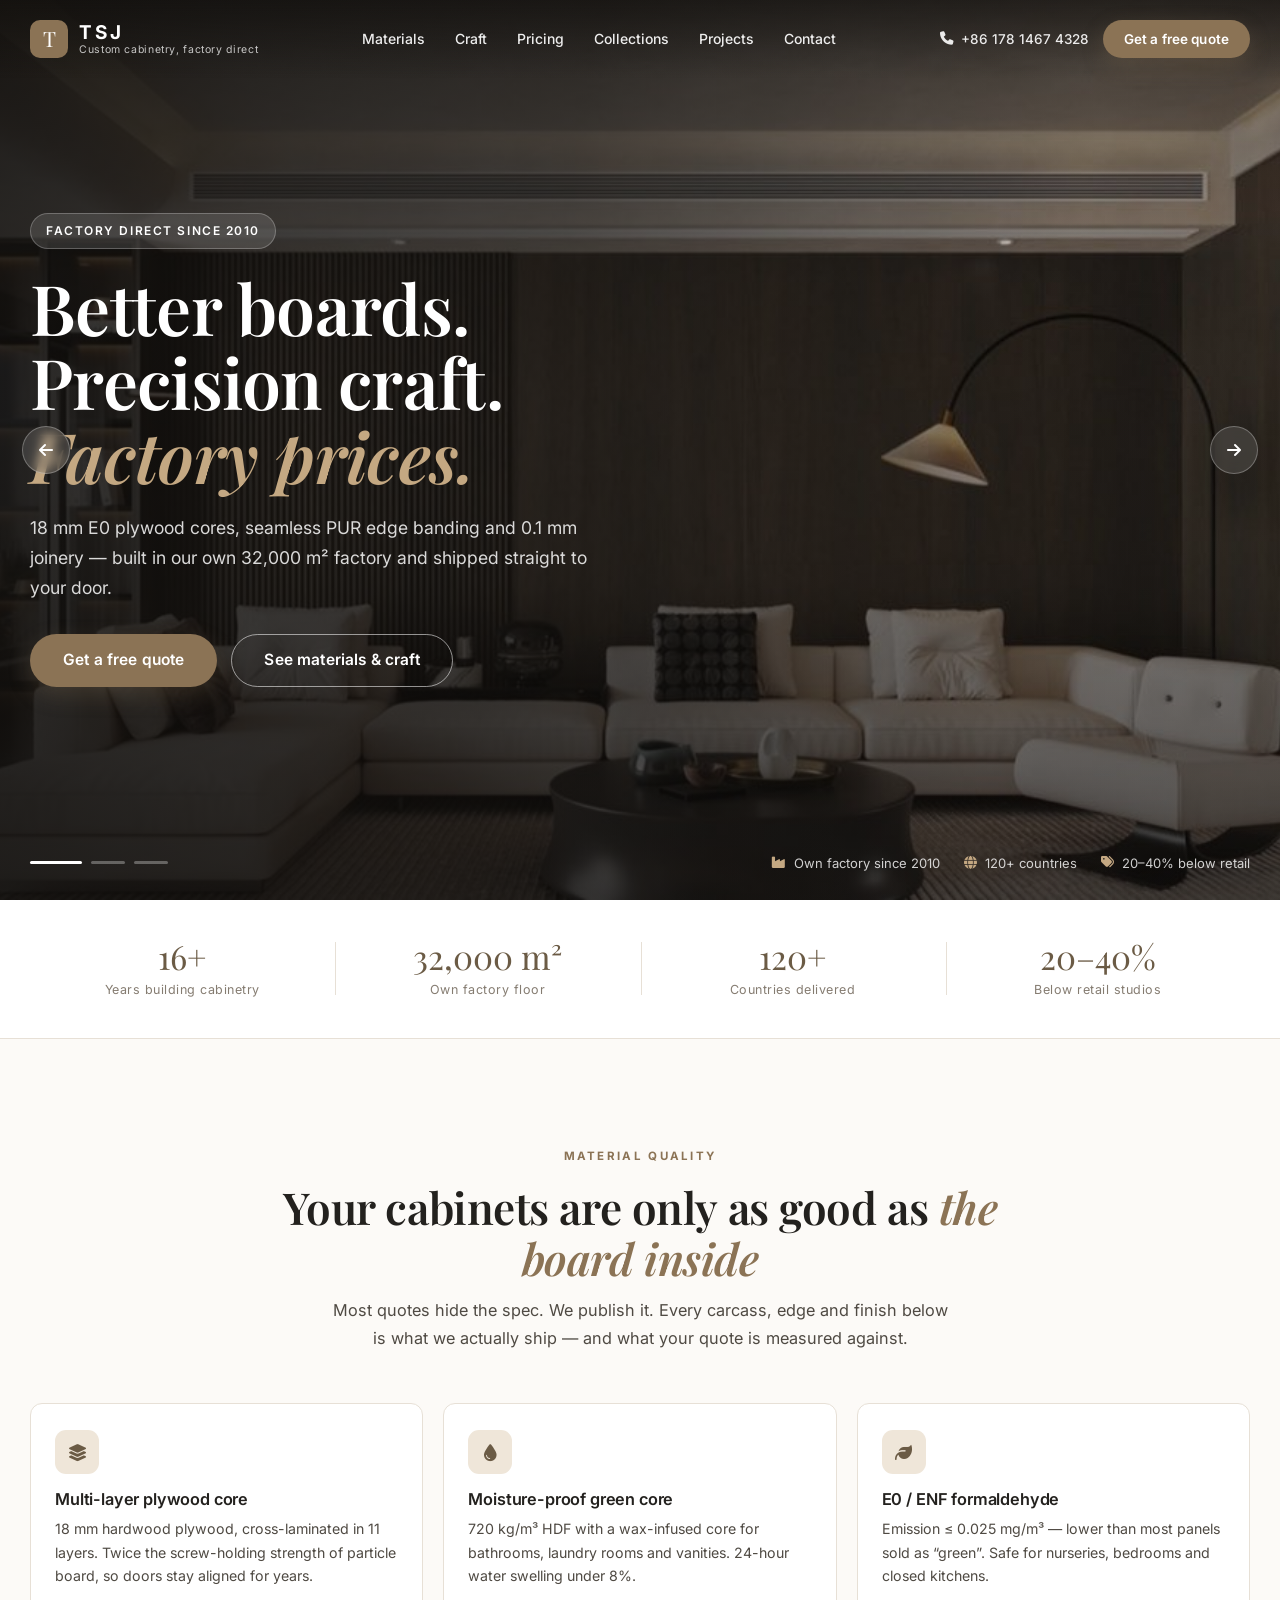
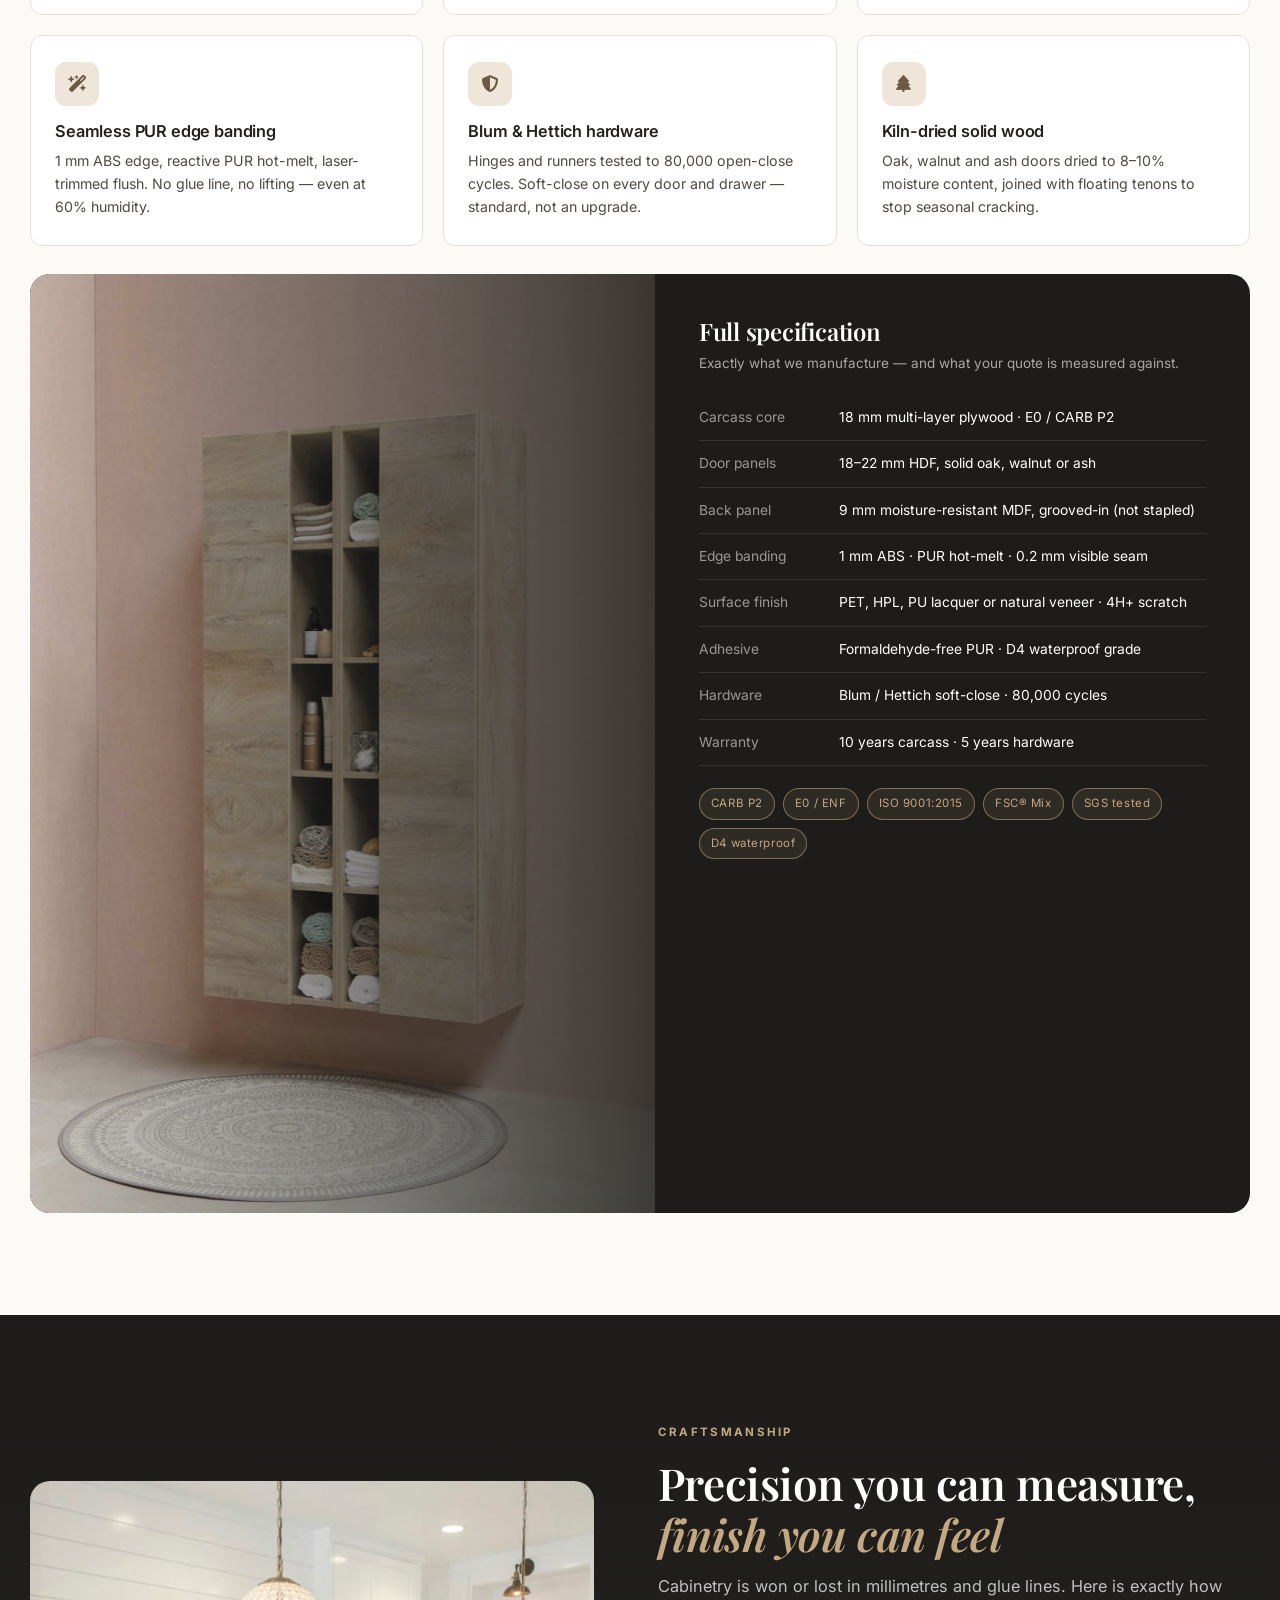
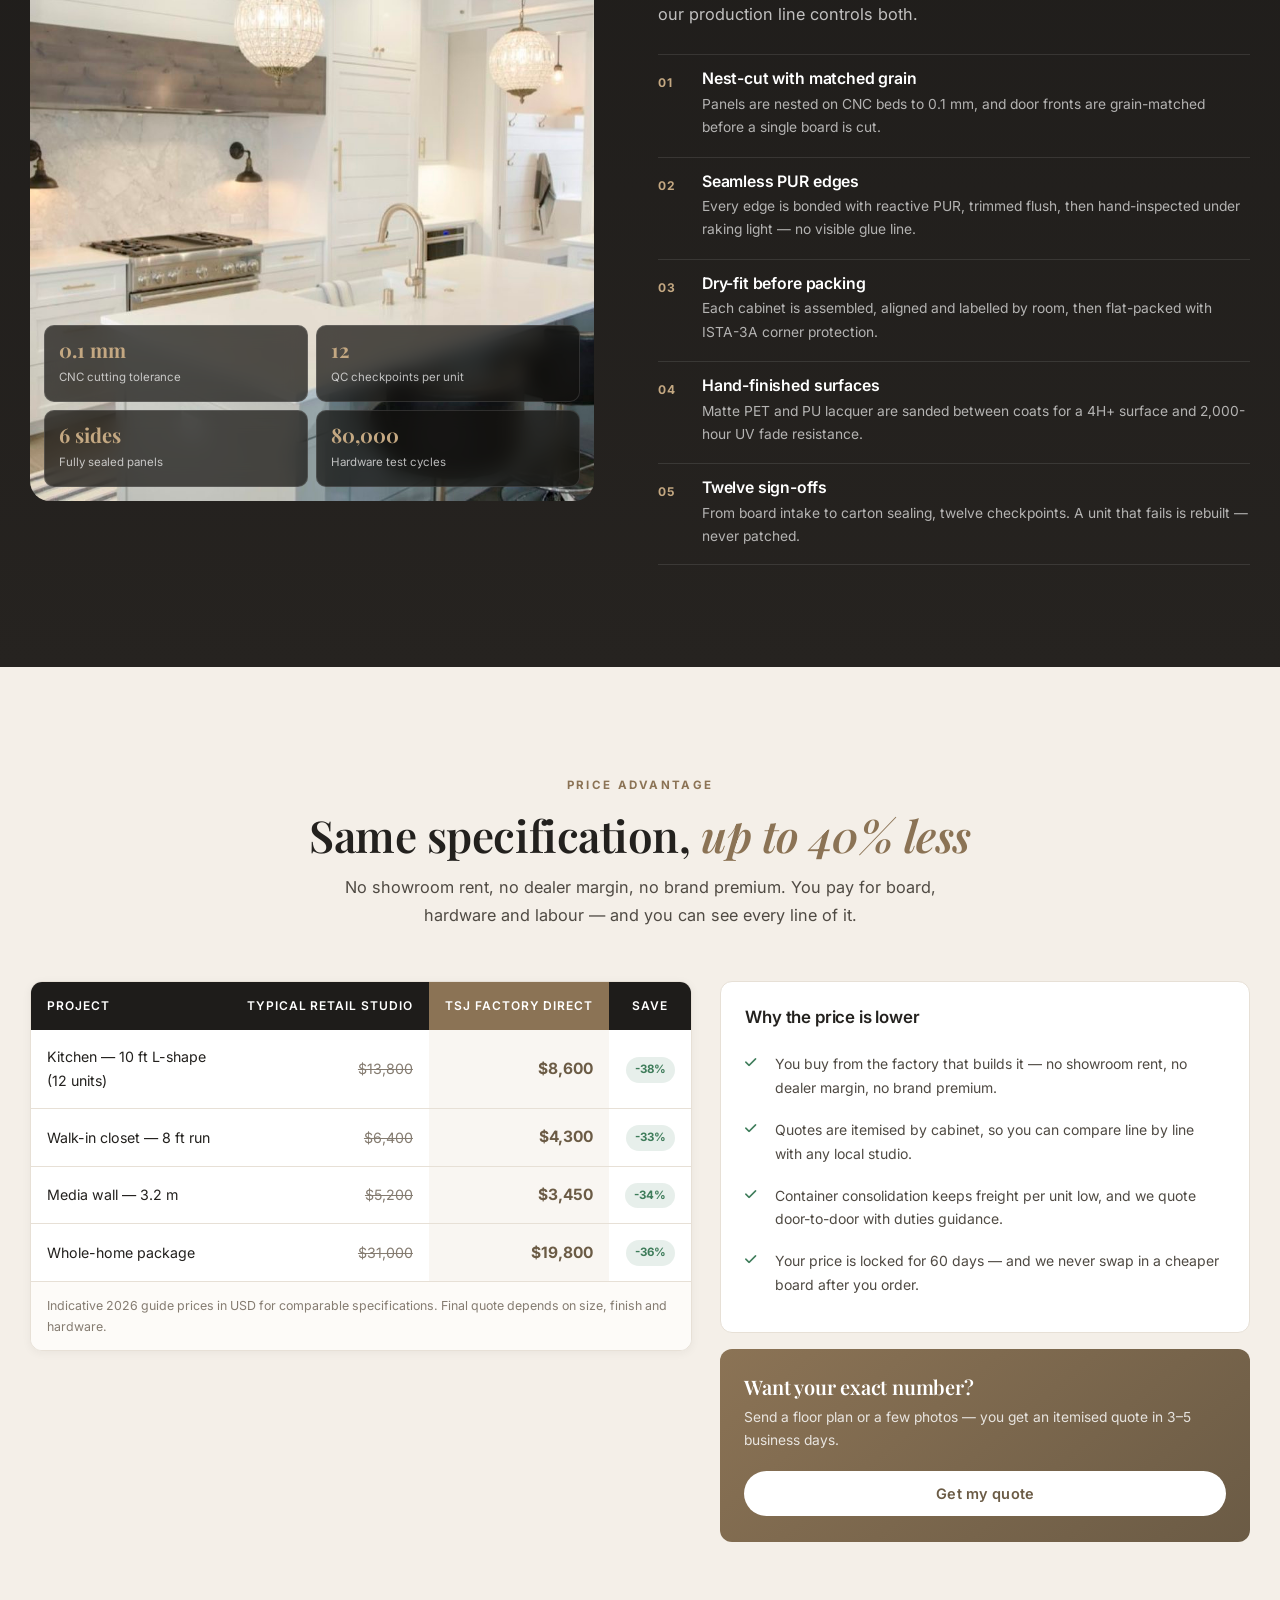
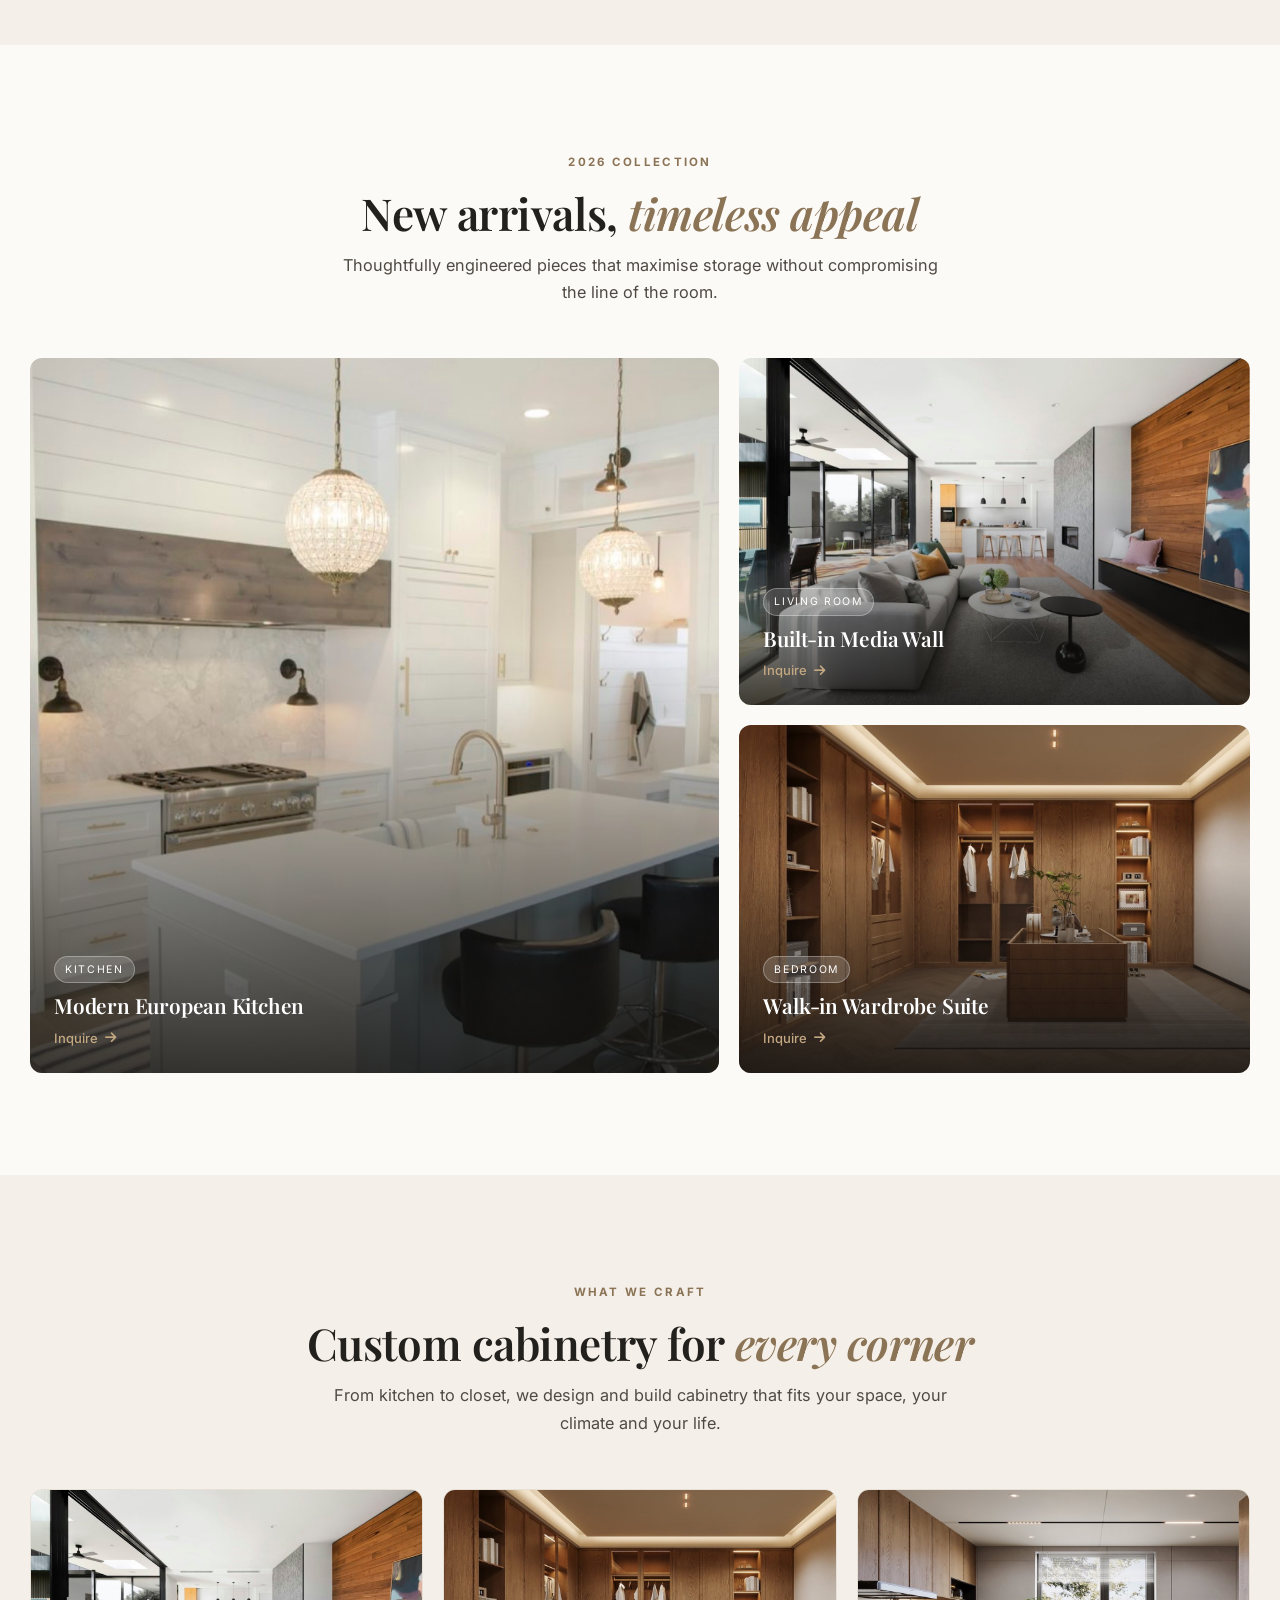
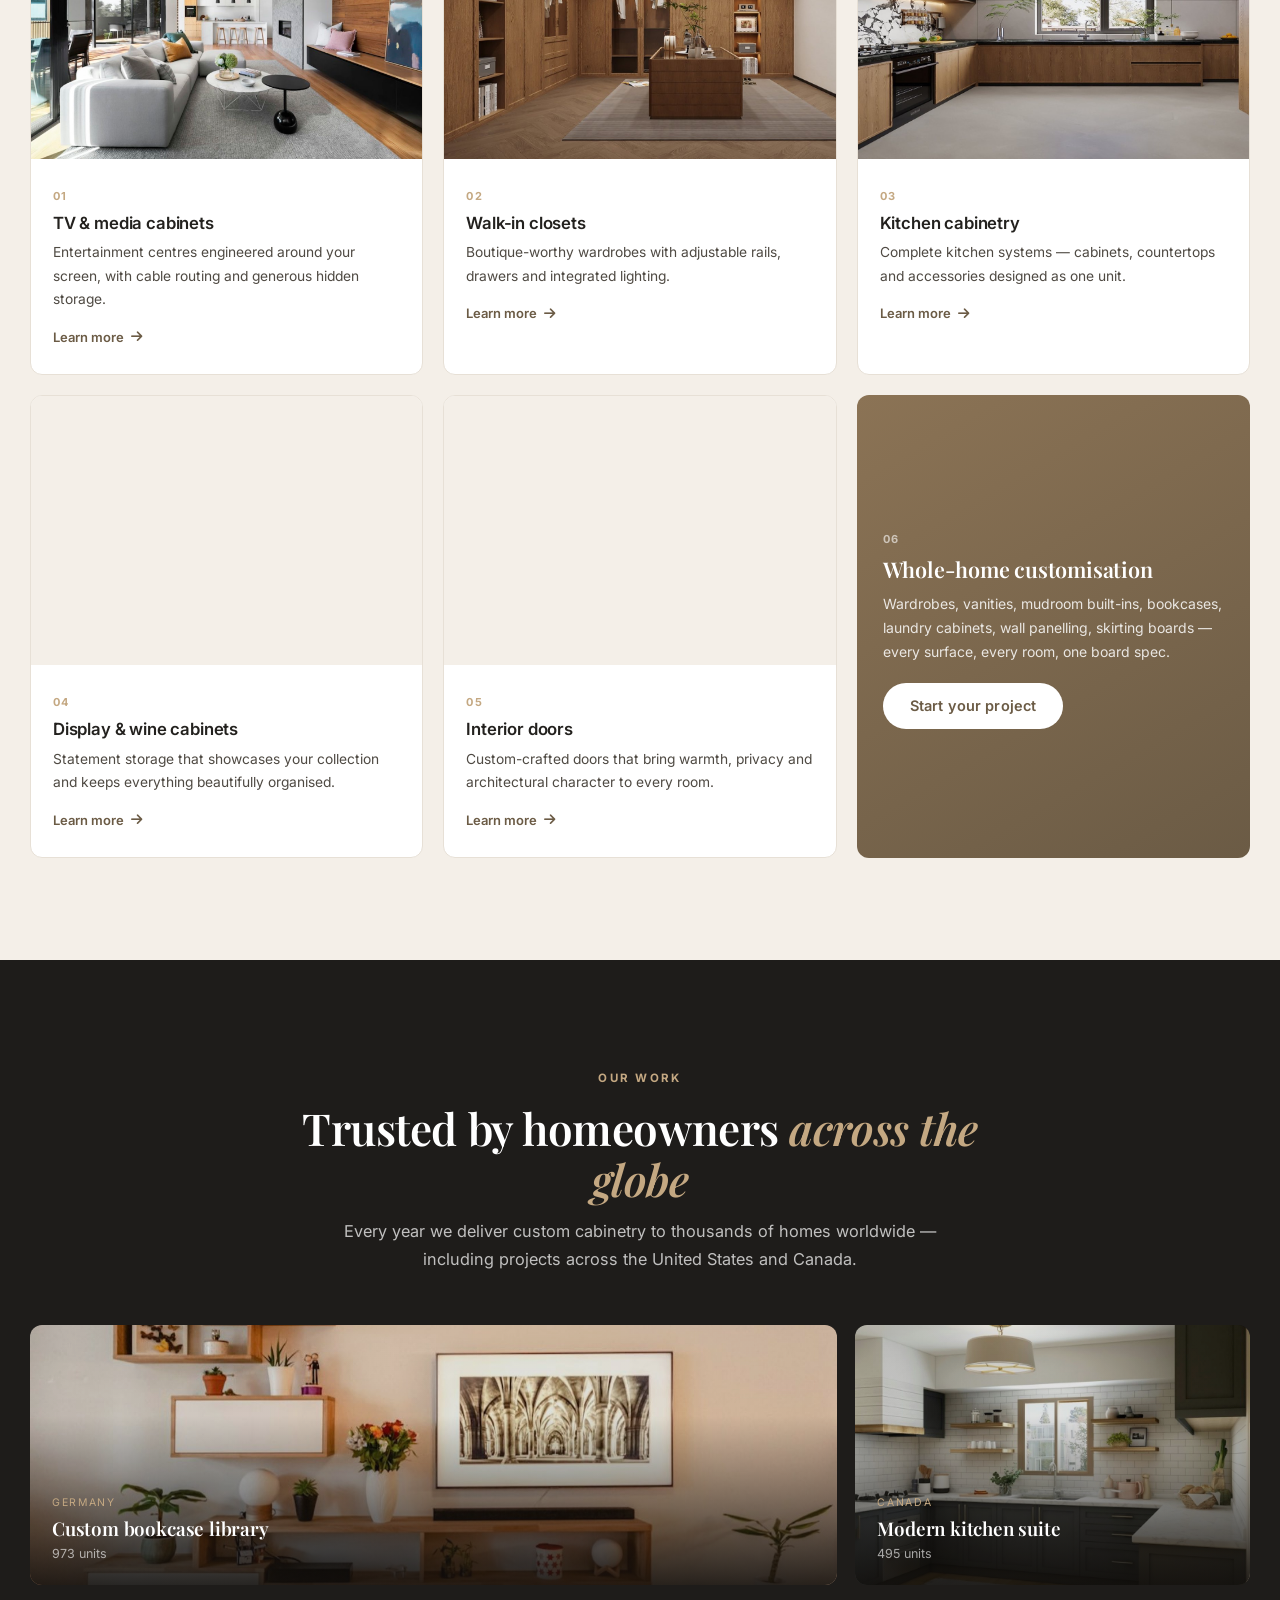
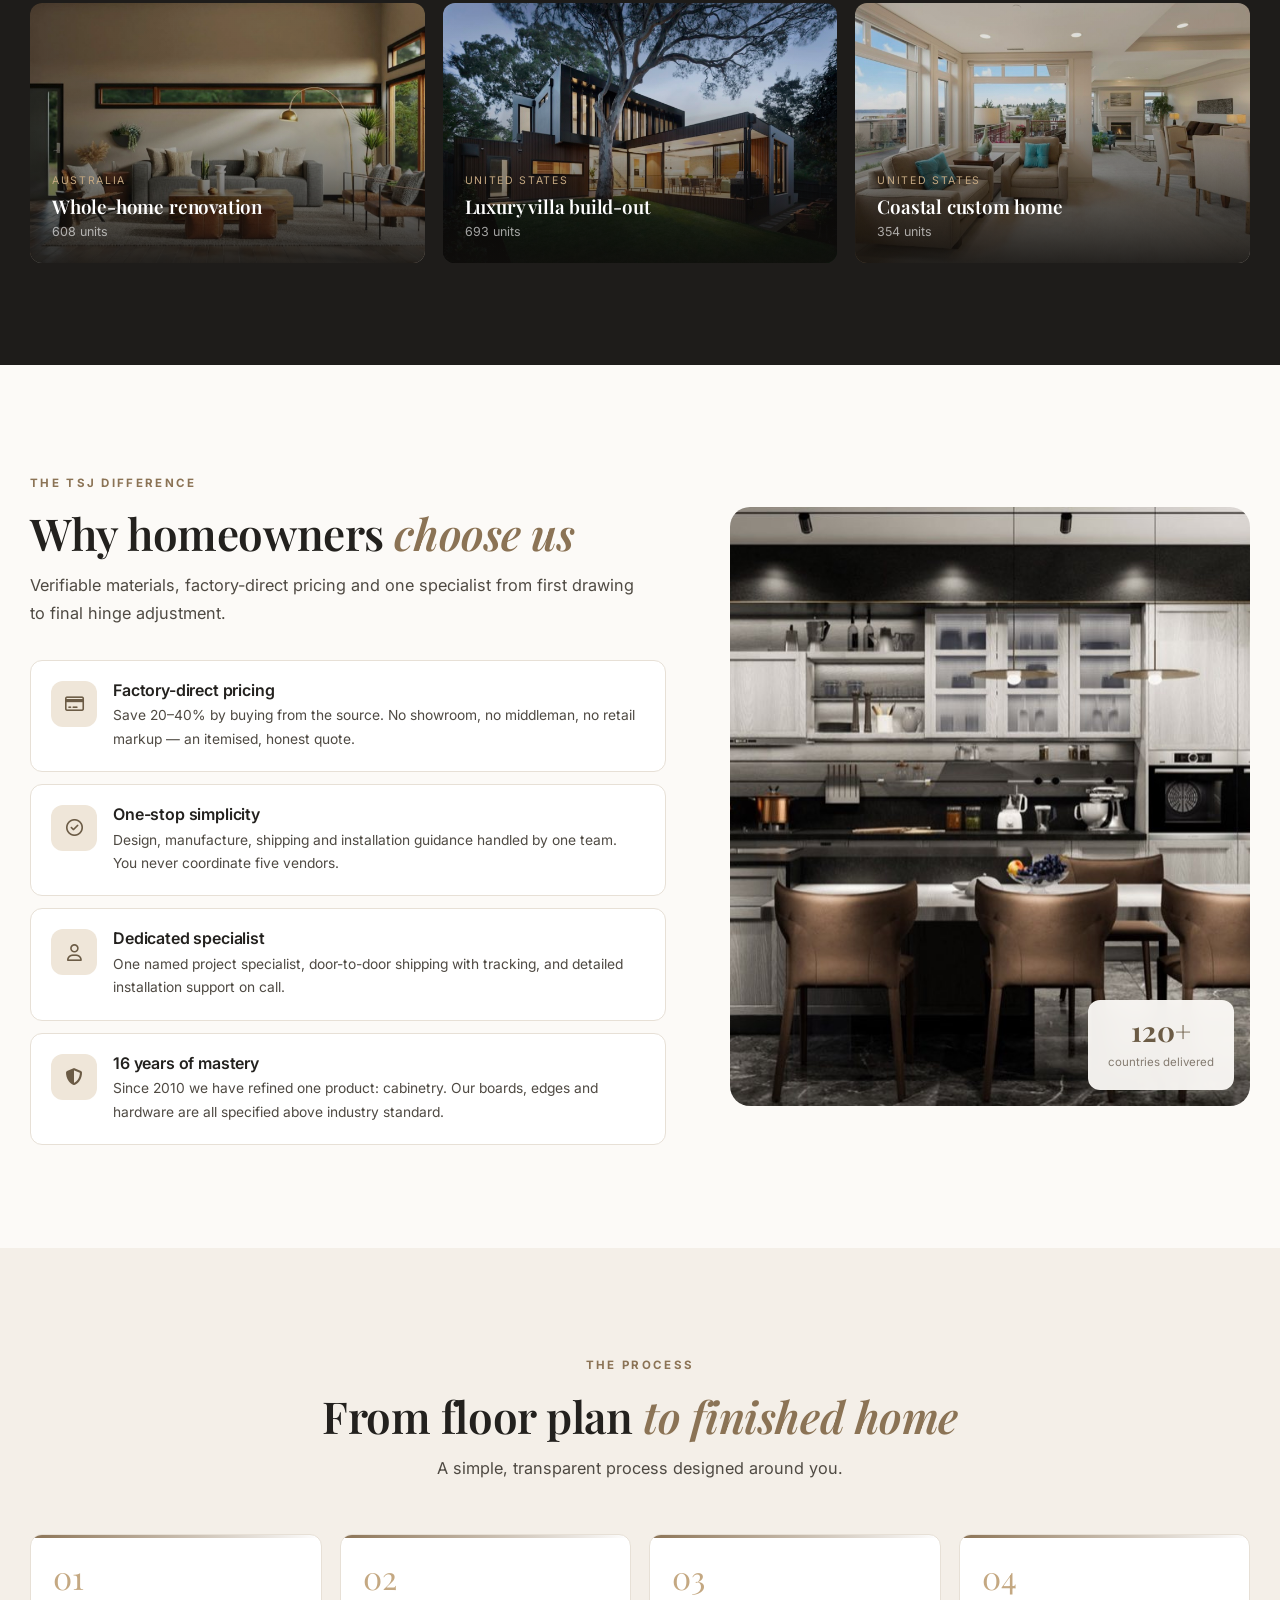
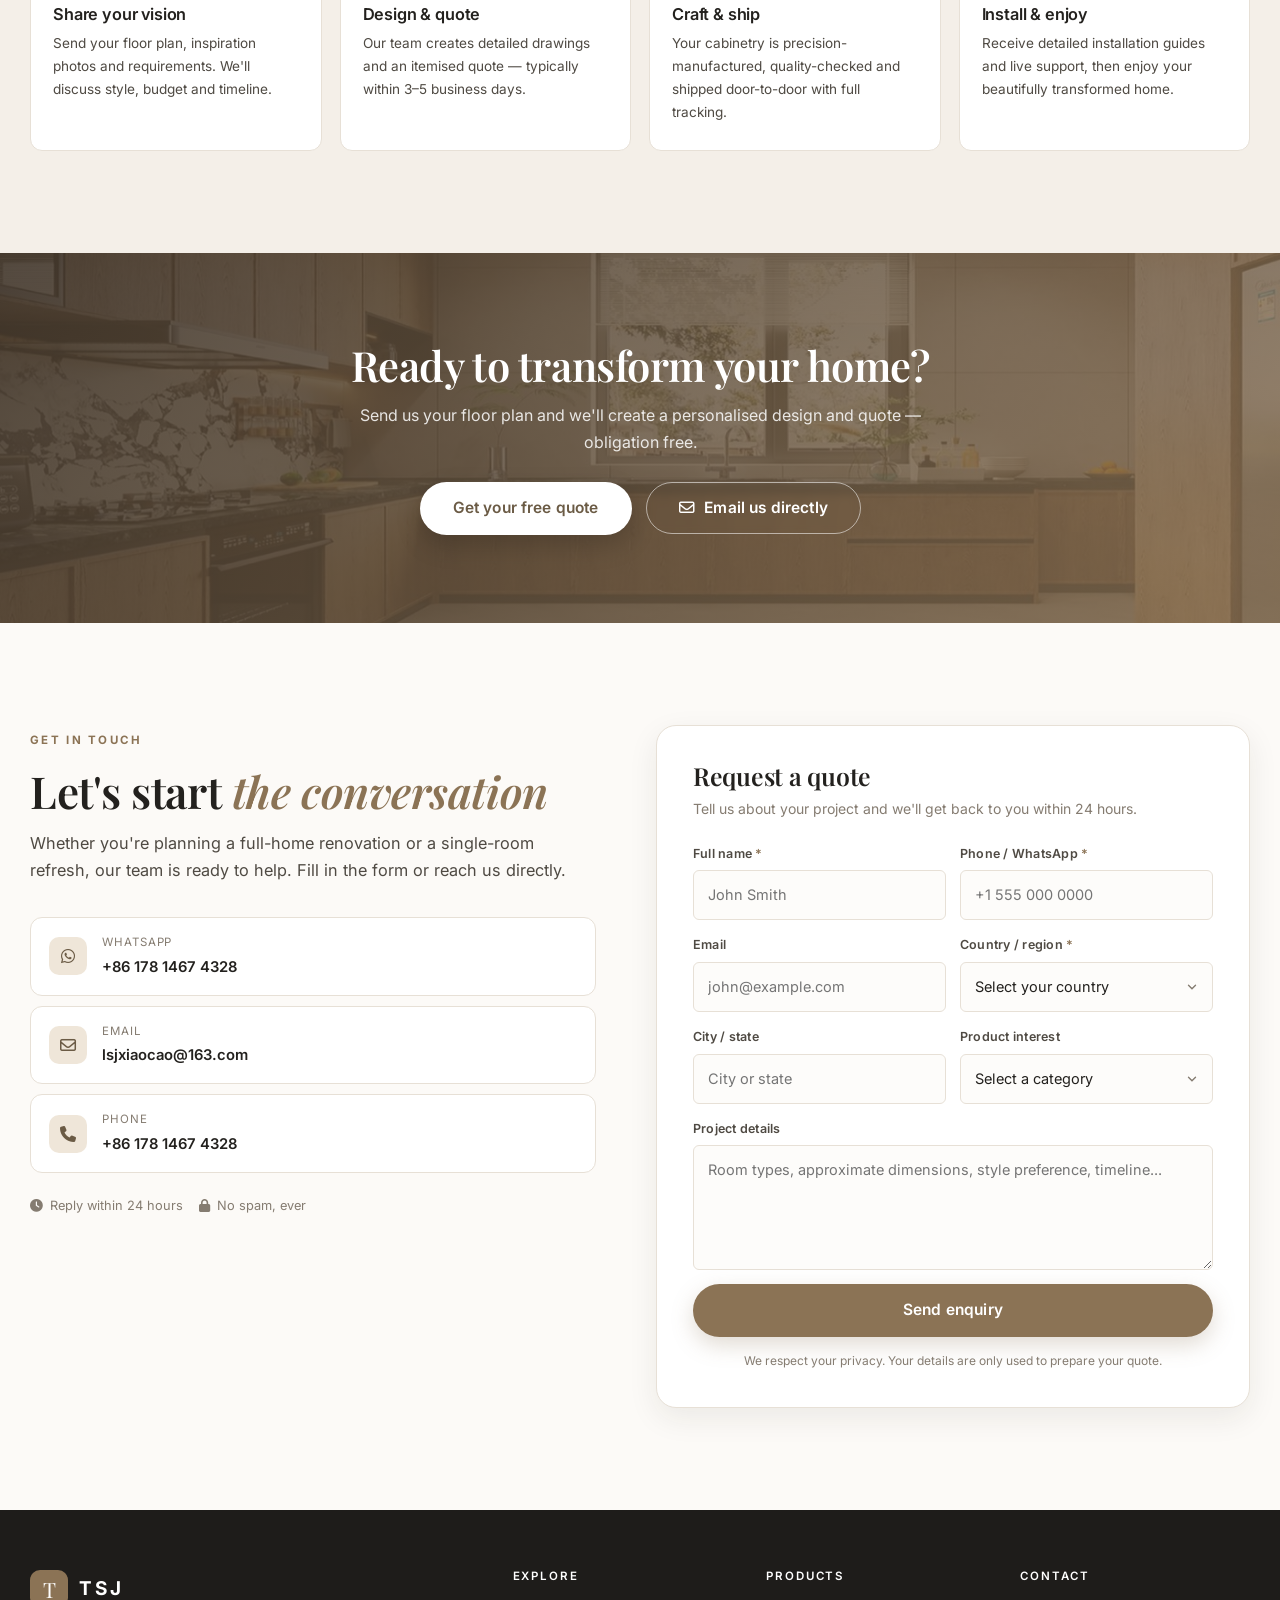
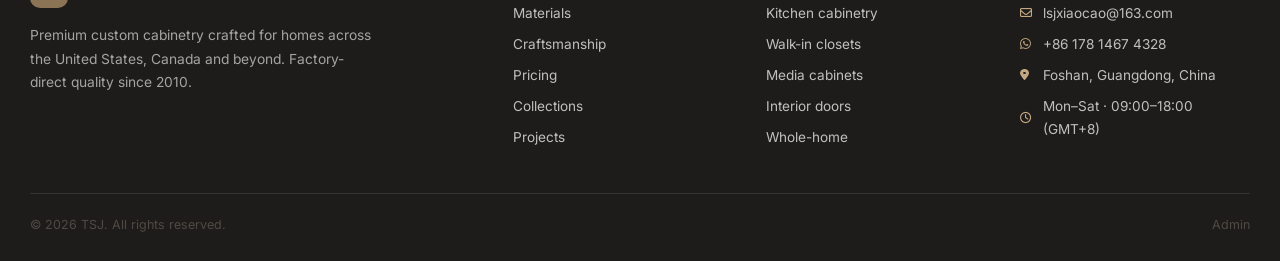
==== commit 9e126e17: "feat(admin): 内置加密 Token，登录后自动连接仓库免手填；线索邮件支持直接回复访客" ====
--- a/index.html
+++ b/index.html
@@ -352,6 +352,6 @@
 <div class="toast-wrap" id="toastWrap" aria-live="polite"></div>
 
 <script src="js/countries.js?v=20261109"></script>
-<script src="js/site.js?v=20261109"></script>
+<script src="js/site.js?v=20261110"></script>
 </body>
 </html>
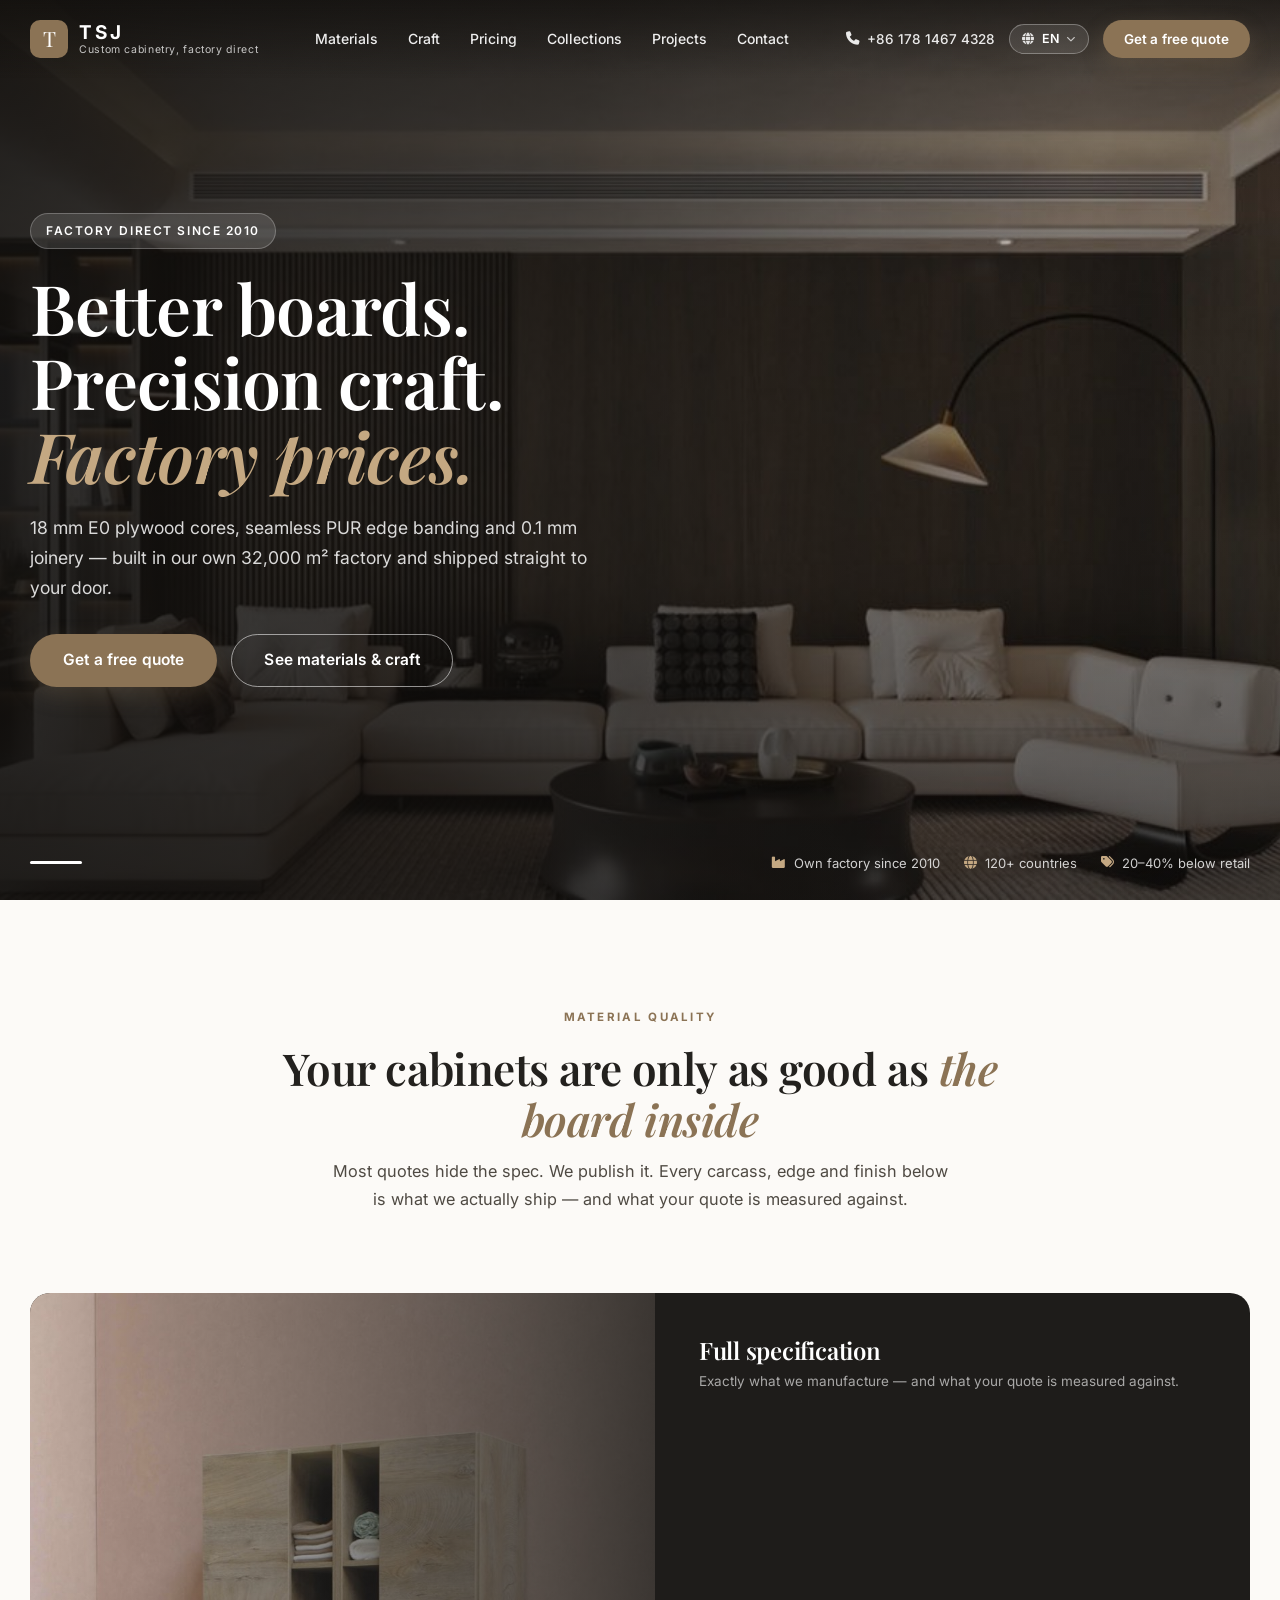
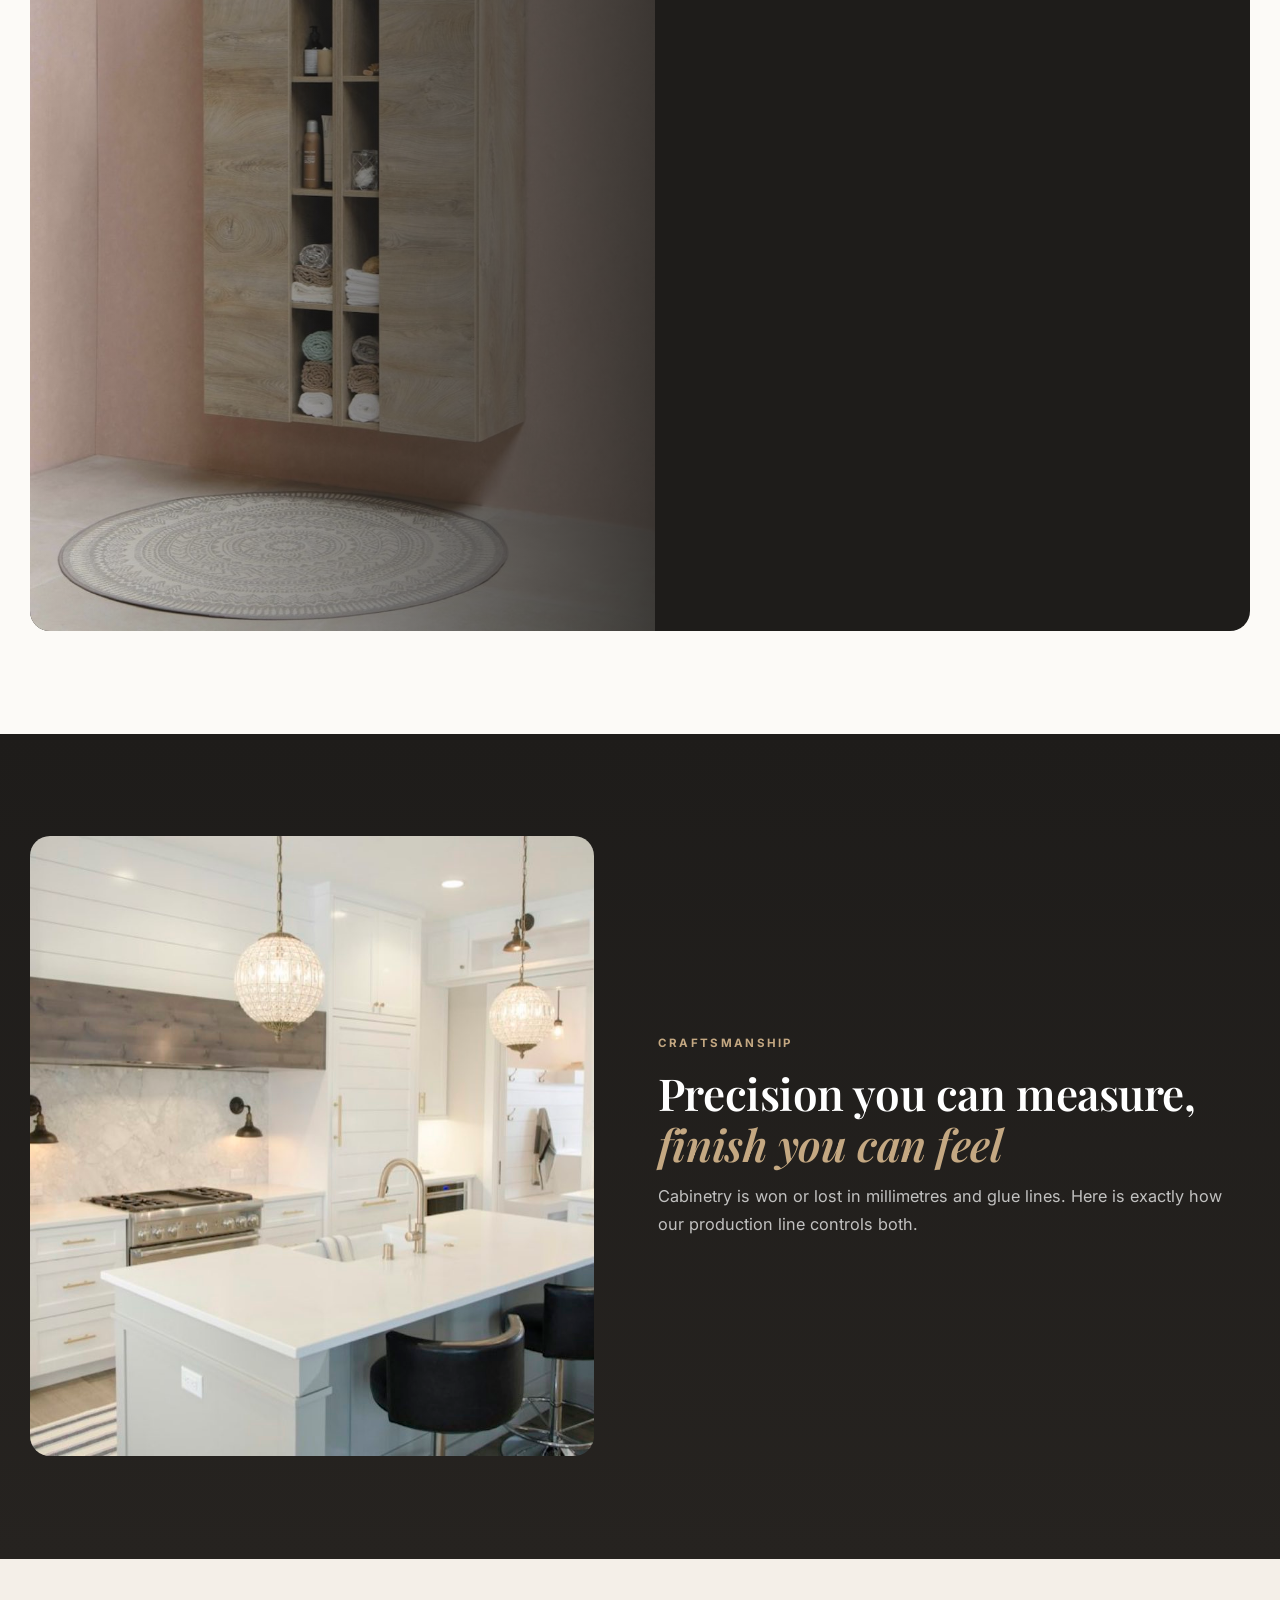
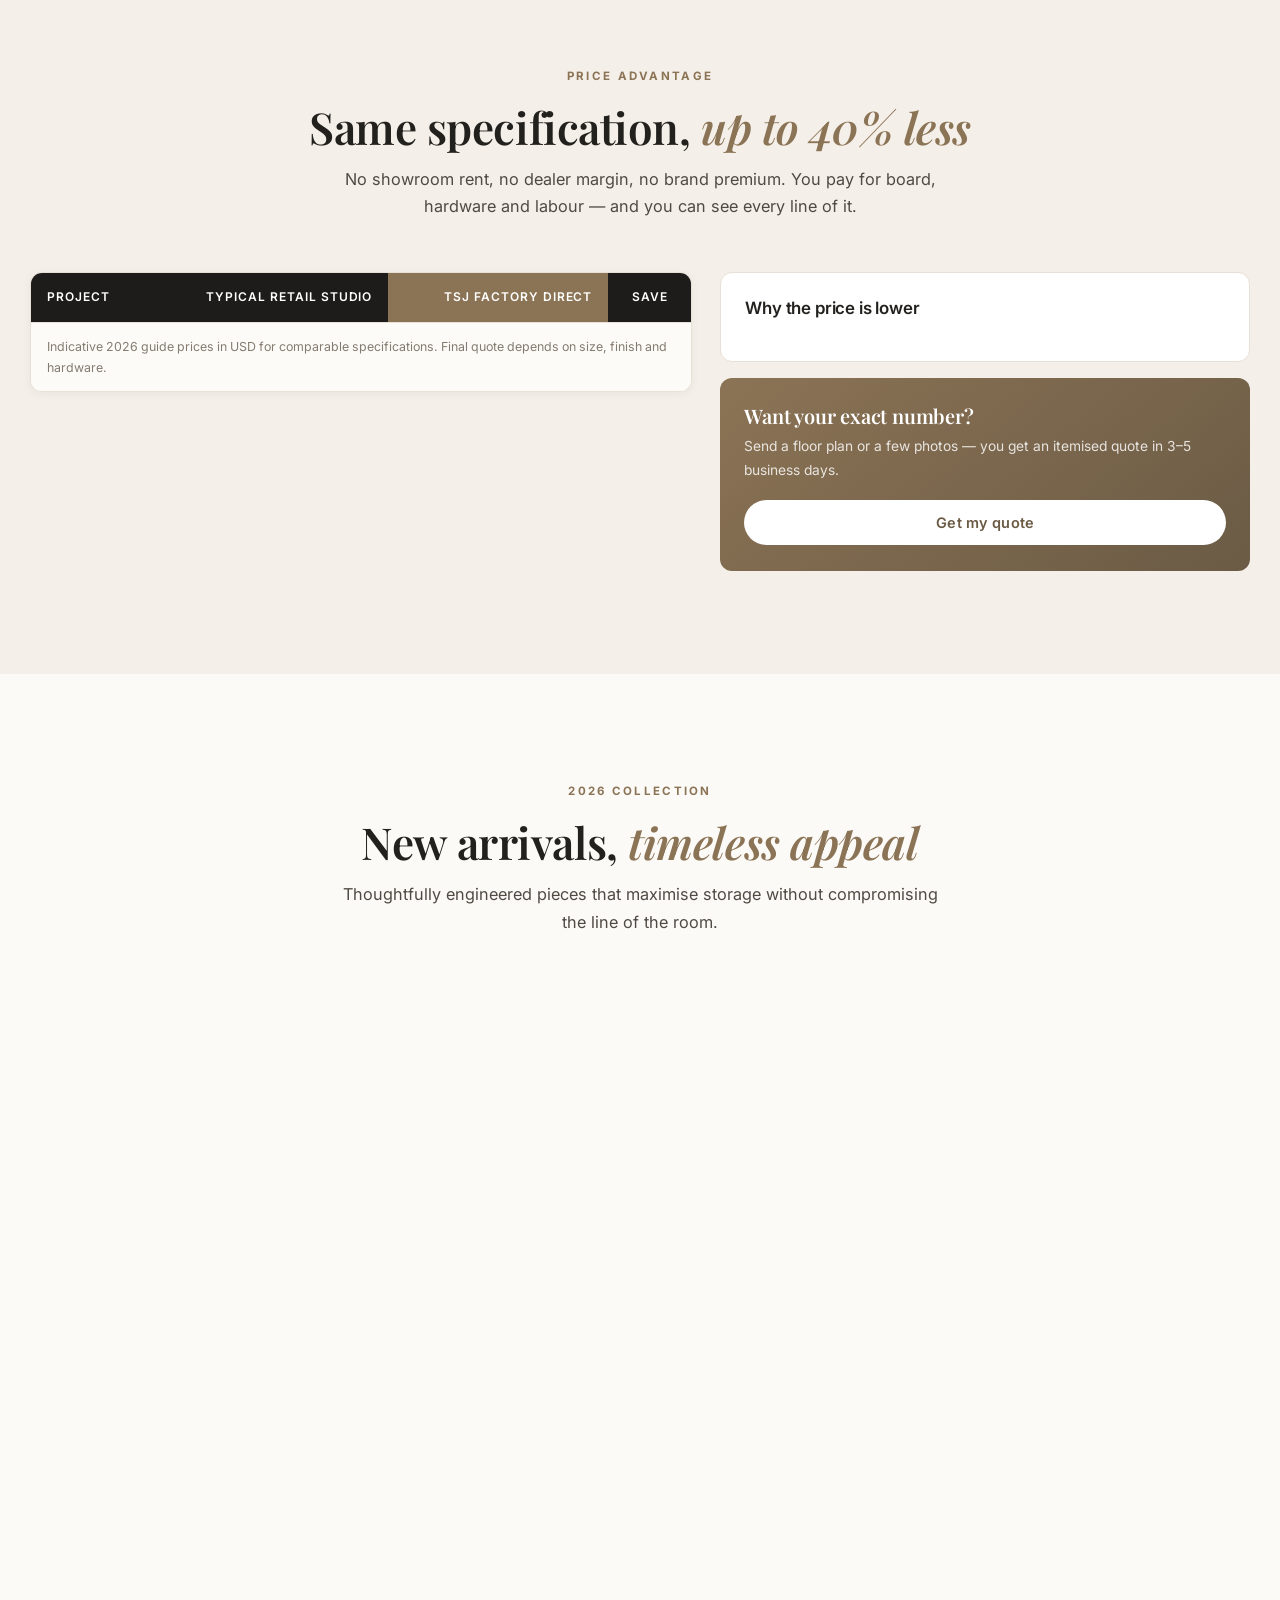
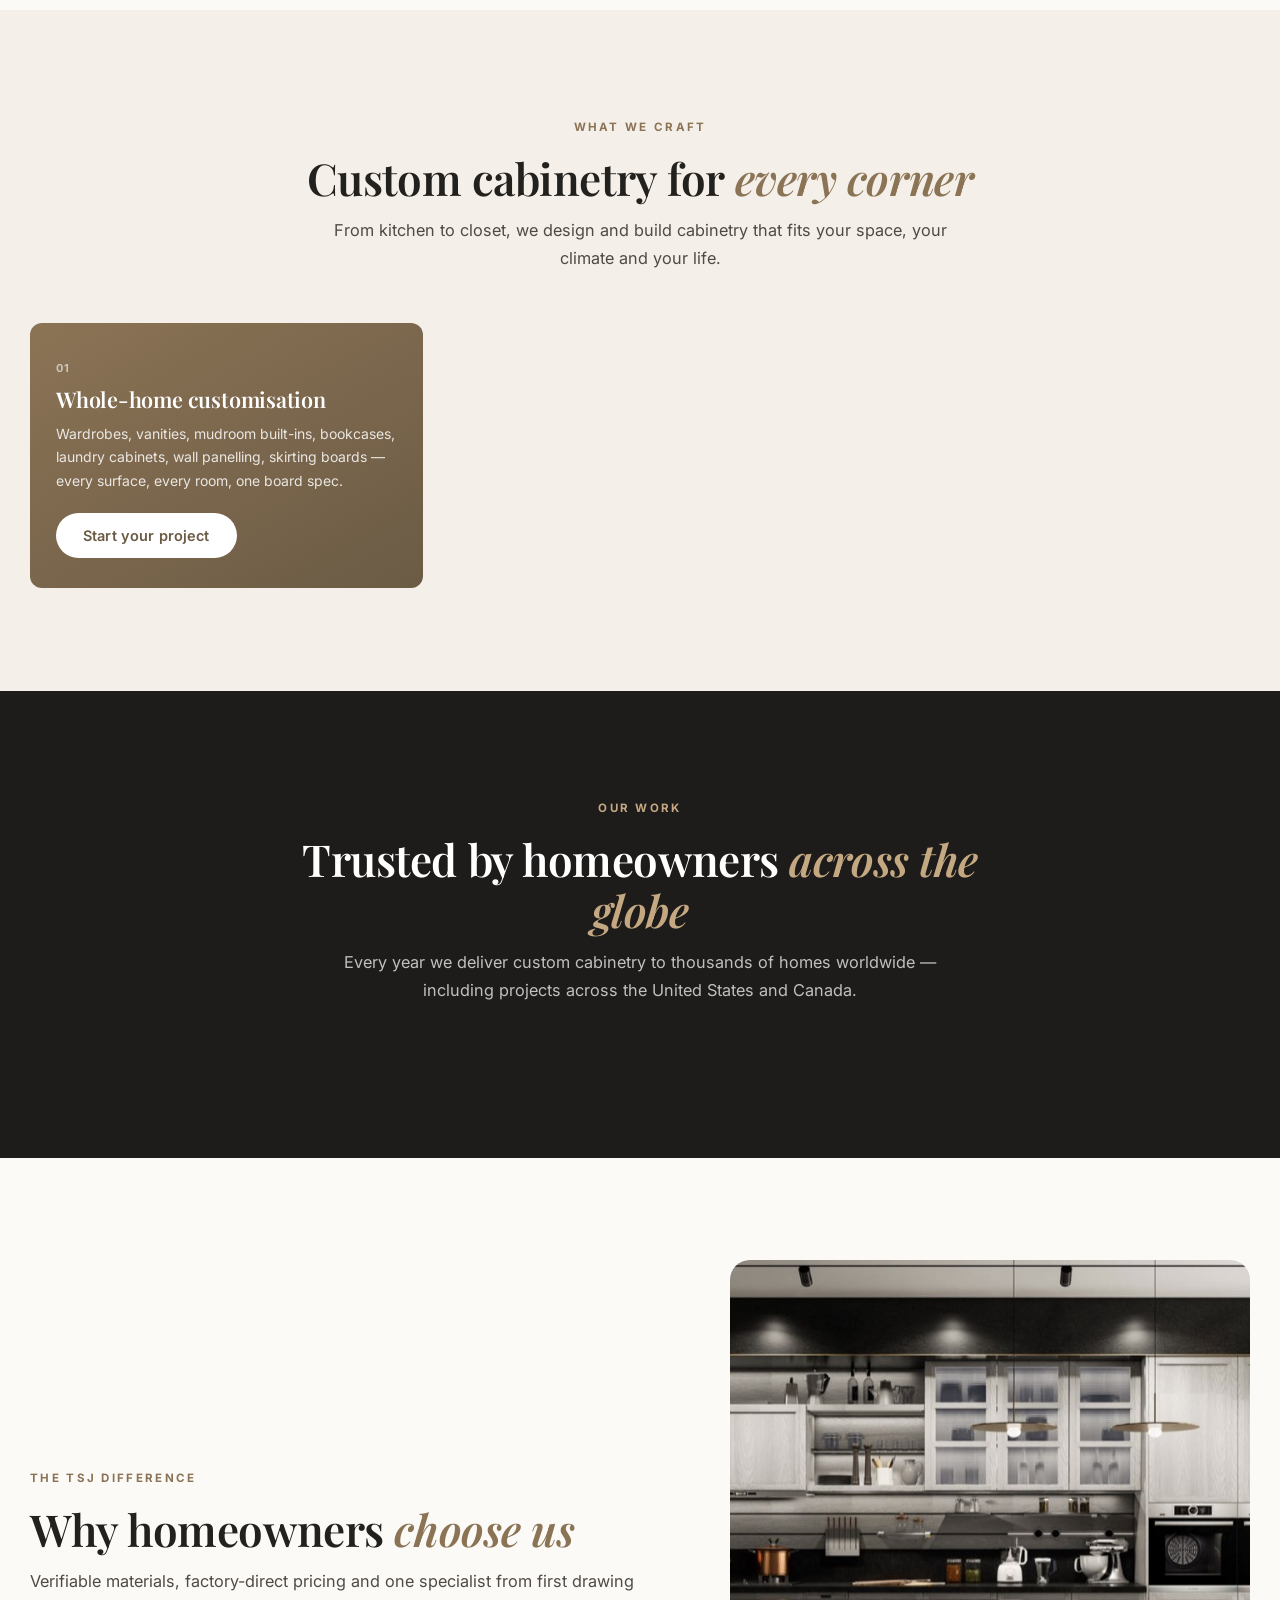
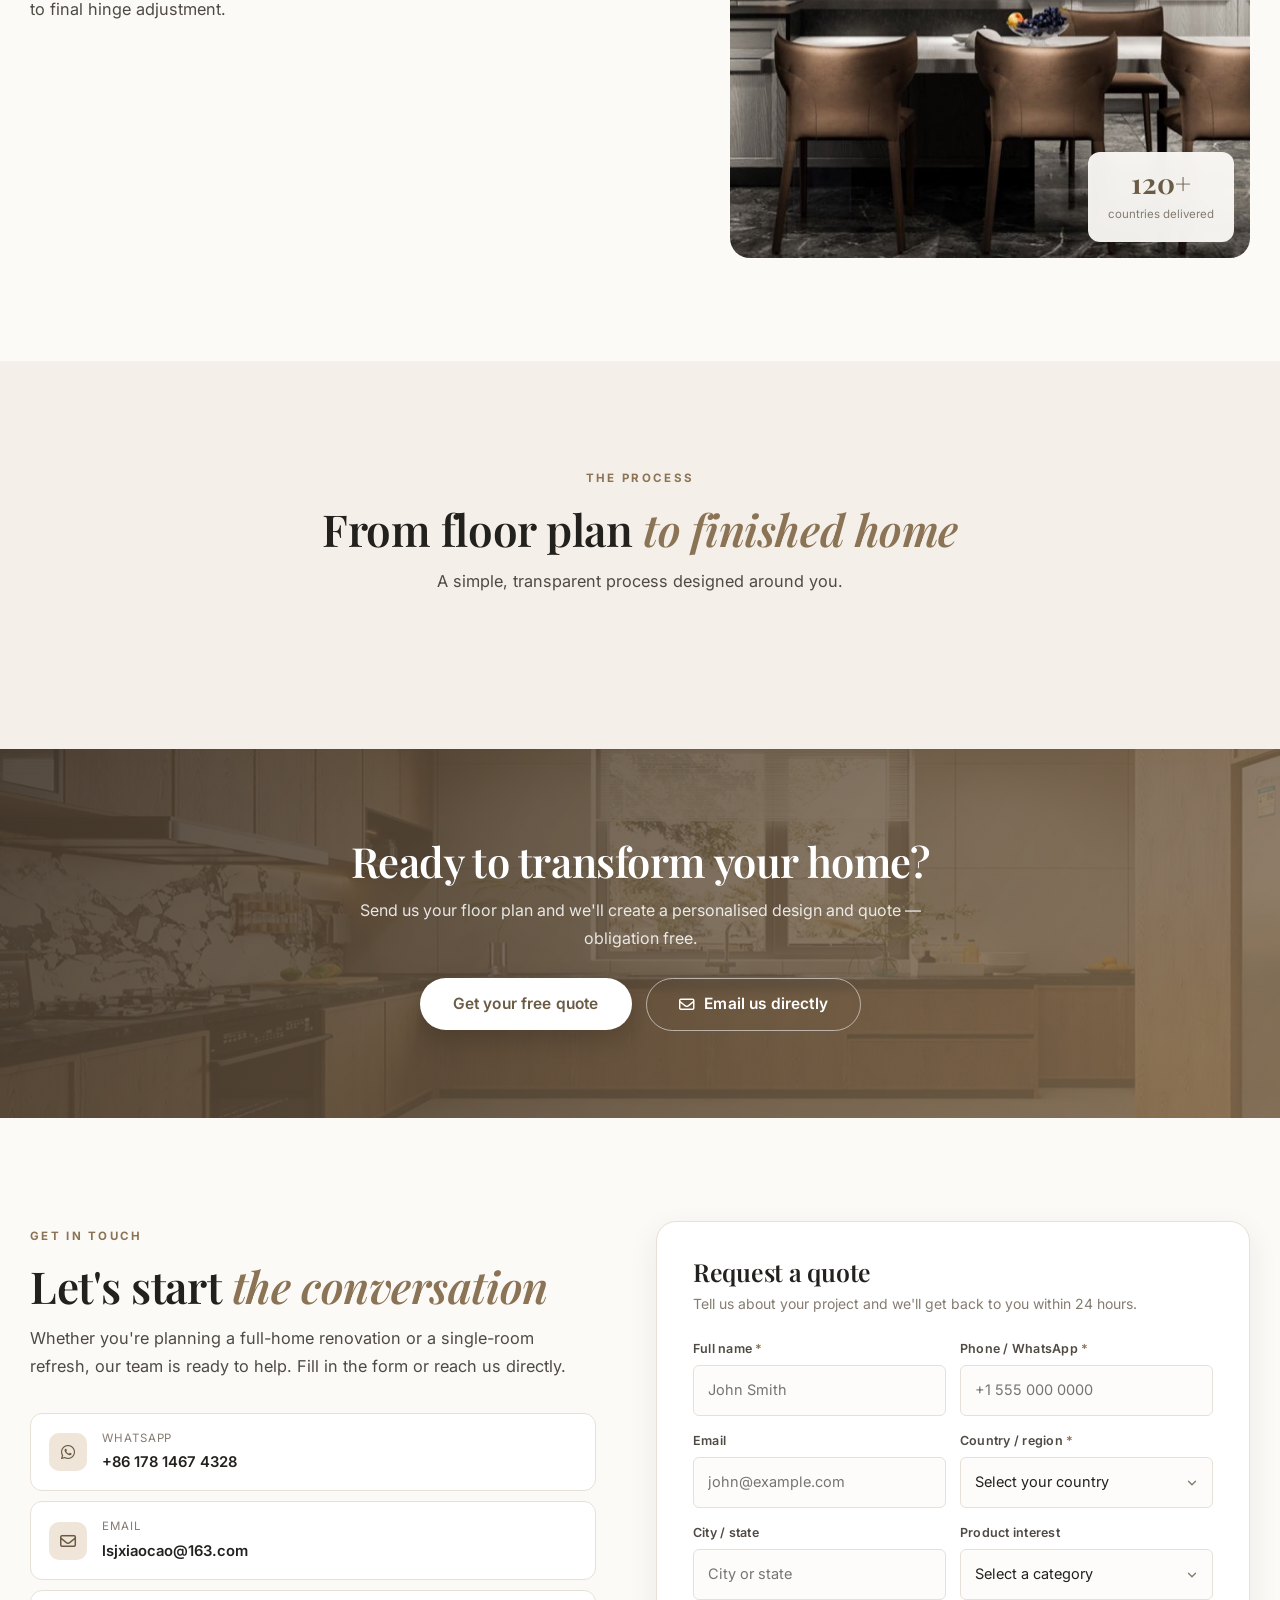
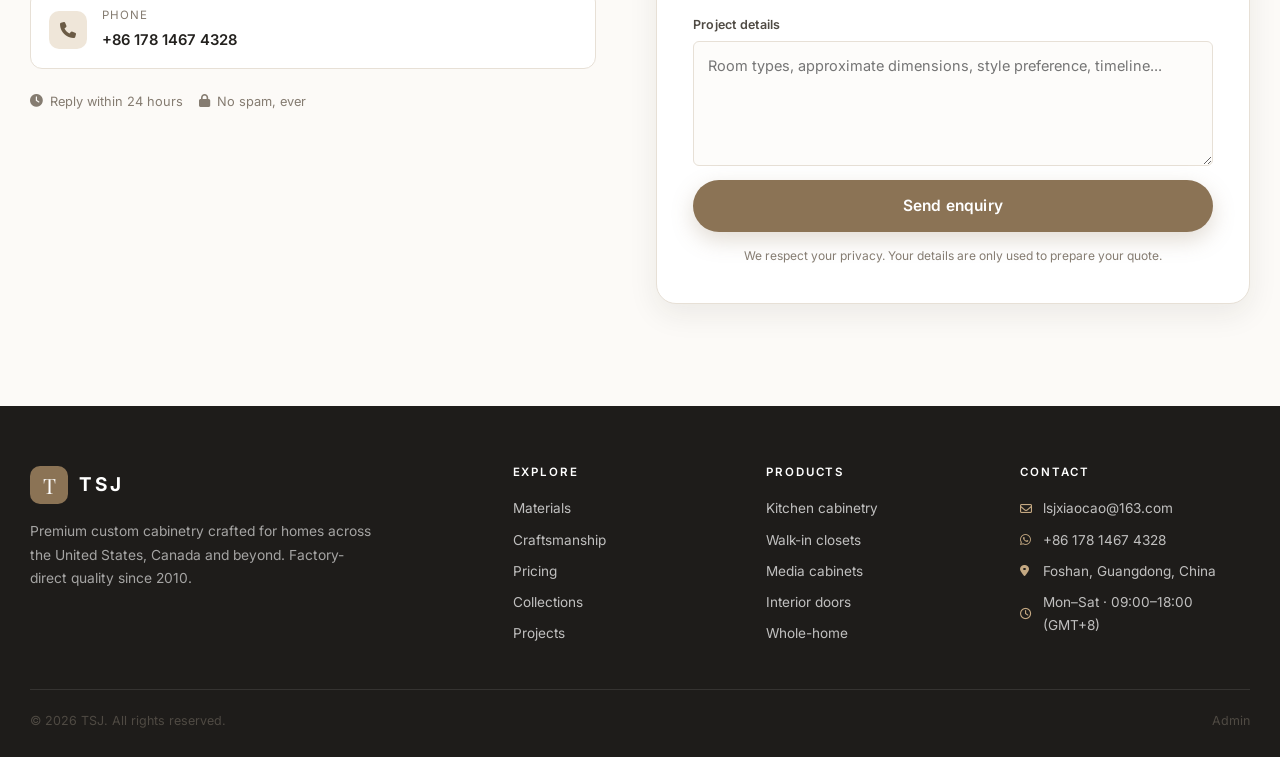
==== commit 64b5931f: "feat(i18n): 8 语言切换（en/es/ar/fr/de/ru/pt/zh）+ 后台译文编辑与一键机翻同步 + RTL 适配" ====
--- a/index.html
+++ b/index.html
@@ -15,10 +15,10 @@
     <link rel="preconnect" href="https://fonts.gstatic.com" crossorigin>
     <link href="https://fonts.googleapis.com/css2?family=Inter:wght@300;400;500;600;700&family=Playfair+Display:ital,wght@0,500;0,600;0,700;1,500&display=swap" rel="stylesheet">
     <link rel="stylesheet" href="https://cdnjs.cloudflare.com/ajax/libs/font-awesome/6.5.1/css/all.min.css">
-    <link rel="stylesheet" href="css/style.css?v=20261109">
+    <link rel="stylesheet" href="css/style.css?v=20261111">
 </head>
 <body>
-<a class="skip-link" href="#main">Skip to content</a>
+<a class="skip-link" href="#main" data-i18n="ui.skip">Skip to content</a>
 
 <!-- ============ Header ============ -->
 <header class="site-header" id="header">
@@ -33,12 +33,12 @@
 
         <nav class="nav" id="nav" aria-label="Main navigation">
             <ul class="nav-list">
-                <li><a href="#materials" class="nav-link">Materials</a></li>
-                <li><a href="#craft" class="nav-link">Craft</a></li>
-                <li><a href="#pricing" class="nav-link">Pricing</a></li>
-                <li><a href="#collections" class="nav-link">Collections</a></li>
-                <li><a href="#portfolio" class="nav-link">Projects</a></li>
-                <li><a href="#contact" class="nav-link">Contact</a></li>
+                <li><a href="#materials" class="nav-link" data-i18n="ui.navMaterials">Materials</a></li>
+                <li><a href="#craft" class="nav-link" data-i18n="ui.navCraft">Craft</a></li>
+                <li><a href="#pricing" class="nav-link" data-i18n="ui.navPricing">Pricing</a></li>
+                <li><a href="#collections" class="nav-link" data-i18n="ui.navCollections">Collections</a></li>
+                <li><a href="#portfolio" class="nav-link" data-i18n="ui.navProjects">Projects</a></li>
+                <li><a href="#contact" class="nav-link" data-i18n="ui.navContact">Contact</a></li>
             </ul>
             <div class="nav-mobile-extra">
                 <a class="nav-mobile-link" id="navMobileWhatsapp" href="#" target="_blank" rel="noopener">
@@ -47,6 +47,7 @@
                 <a class="nav-mobile-link" id="navMobileEmail" href="#">
                     <i class="fa-regular fa-envelope"></i> <span>Email</span>
                 </a>
+                <div class="lang" id="langSwitchMobile"></div>
             </div>
         </nav>
 
@@ -55,7 +56,8 @@
                 <i class="fa-solid fa-phone"></i>
                 <span>+86 178 1467 4328</span>
             </a>
-            <button class="btn btn-primary btn-sm" data-open-lead>Get a free quote</button>
+            <div class="lang" id="langSwitch"></div>
+            <button class="btn btn-primary btn-sm" data-open-lead data-i18n="ui.quote">Get a free quote</button>
             <button class="menu-toggle" id="menuToggle" aria-label="Toggle menu" aria-expanded="false">
                 <span></span><span></span><span></span>
             </button>
@@ -73,9 +75,9 @@
             <div class="container hero-bottom-inner">
                 <div class="hero-dots" id="heroDots" role="tablist" aria-label="Slides"></div>
                 <div class="hero-proof">
-                    <span><i class="fa-solid fa-industry"></i> Own factory since 2010</span>
-                    <span><i class="fa-solid fa-globe"></i> 120+ countries</span>
-                    <span><i class="fa-solid fa-tags"></i> 20–40% below retail</span>
+                    <span><i class="fa-solid fa-industry"></i> <span data-i18n="ui.proofFactory">Own factory since 2010</span></span>
+                    <span><i class="fa-solid fa-globe"></i> <span data-i18n="ui.proofCountries">120+ countries</span></span>
+                    <span><i class="fa-solid fa-tags"></i> <span data-i18n="ui.proofPrices">20–40% below retail</span></span>
                 </div>
             </div>
         </div>
@@ -190,50 +192,50 @@
                 <form id="contactForm" class="lead-form" novalidate>
                     <div class="form-row">
                         <div class="field">
-                            <label for="cName">Full name <em>*</em></label>
-                            <input type="text" id="cName" name="name" placeholder="John Smith" autocomplete="name" required>
-                        </div>
-                        <div class="field">
-                            <label for="cPhone">Phone / WhatsApp <em>*</em></label>
-                            <input type="tel" id="cPhone" name="phone" placeholder="+1 555 000 0000" autocomplete="tel" required>
+                            <label for="cName"><span data-i18n="ui.formName">Full name</span> <em>*</em></label>
+                            <input type="text" id="cName" name="name" placeholder="John Smith" data-i18n-ph="ui.phName" autocomplete="name" required>
+                        </div>
+                        <div class="field">
+                            <label for="cPhone"><span data-i18n="ui.formPhone">Phone / WhatsApp</span> <em>*</em></label>
+                            <input type="tel" id="cPhone" name="phone" placeholder="+1 555 000 0000" data-i18n-ph="ui.phPhone" autocomplete="tel" required>
                         </div>
                     </div>
                     <div class="form-row">
                         <div class="field">
-                            <label for="cEmail">Email</label>
-                            <input type="email" id="cEmail" name="email" placeholder="john@example.com" autocomplete="email">
-                        </div>
-                        <div class="field">
-                            <label for="cCountry">Country / region <em>*</em></label>
+                            <label for="cEmail" data-i18n="ui.formEmail">Email</label>
+                            <input type="email" id="cEmail" name="email" placeholder="john@example.com" data-i18n-ph="ui.phEmail" autocomplete="email">
+                        </div>
+                        <div class="field">
+                            <label for="cCountry"><span data-i18n="ui.formCountry">Country / region</span> <em>*</em></label>
                             <select id="cCountry" name="country" required>
-                                <option value="">Select your country</option>
+                                <option value="" data-i18n="ui.phCountry">Select your country</option>
                             </select>
                         </div>
                     </div>
                     <div class="form-row">
                         <div class="field">
-                            <label for="cRegion">City / state</label>
-                            <input type="text" id="cRegion" name="region" placeholder="City or state" autocomplete="address-level1">
-                        </div>
-                        <div class="field">
-                            <label for="cInterest">Product interest</label>
+                            <label for="cRegion" data-i18n="ui.formRegion">City / state</label>
+                            <input type="text" id="cRegion" name="region" placeholder="City or state" data-i18n-ph="ui.phRegion" autocomplete="address-level1">
+                        </div>
+                        <div class="field">
+                            <label for="cInterest" data-i18n="ui.formInterest">Product interest</label>
                             <select id="cInterest" name="interest">
-                                <option value="">Select a category</option>
-                                <option value="Kitchen cabinetry">Kitchen cabinetry</option>
-                                <option value="TV &amp; media cabinets">TV &amp; media cabinets</option>
-                                <option value="Walk-in closets">Walk-in closets</option>
-                                <option value="Display &amp; wine cabinets">Display &amp; wine cabinets</option>
-                                <option value="Interior doors">Interior doors</option>
-                                <option value="Whole-home customisation">Whole-home customisation</option>
+                                <option value="" data-i18n="ui.phInterest">Select a category</option>
+                                <option value="Kitchen cabinetry" data-i18n="ui.interestKitchen">Kitchen cabinetry</option>
+                                <option value="TV &amp; media cabinets" data-i18n="ui.interestMedia">TV &amp; media cabinets</option>
+                                <option value="Walk-in closets" data-i18n="ui.interestClosets">Walk-in closets</option>
+                                <option value="Display &amp; wine cabinets" data-i18n="ui.interestDisplay">Display &amp; wine cabinets</option>
+                                <option value="Interior doors" data-i18n="ui.interestDoors">Interior doors</option>
+                                <option value="Whole-home customisation" data-i18n="ui.interestWhole">Whole-home customisation</option>
                             </select>
                         </div>
                     </div>
                     <div class="field">
-                        <label for="cMessage">Project details</label>
-                        <textarea id="cMessage" name="message" rows="4" placeholder="Room types, approximate dimensions, style preference, timeline..."></textarea>
-                    </div>
-                    <button type="submit" class="btn btn-primary btn-block btn-lg" id="contactSubmit">Send enquiry</button>
-                    <p class="form-note">We respect your privacy. Your details are only used to prepare your quote.</p>
+                        <label for="cMessage" data-i18n="ui.formMessage">Project details</label>
+                        <textarea id="cMessage" name="message" rows="4" placeholder="Room types, approximate dimensions, style preference, timeline..." data-i18n-ph="ui.phMessage"></textarea>
+                    </div>
+                    <button type="submit" class="btn btn-primary btn-block btn-lg" id="contactSubmit" data-i18n="ui.send">Send enquiry</button>
+                    <p class="form-note" data-i18n="ui.privacy">We respect your privacy. Your details are only used to prepare your quote.</p>
                     <div class="form-feedback" id="contactFeedback" role="status" aria-live="polite"></div>
                 </form>
             </div>
@@ -254,7 +256,7 @@
             </div>
             <div class="footer-cols">
                 <div class="footer-col">
-                    <h4>Explore</h4>
+                    <h4 data-i18n="ui.footerExplore">Explore</h4>
                     <ul>
                         <li><a href="#materials">Materials</a></li>
                         <li><a href="#craft">Craftsmanship</a></li>
@@ -264,17 +266,17 @@
                     </ul>
                 </div>
                 <div class="footer-col">
-                    <h4>Products</h4>
+                    <h4 data-i18n="ui.footerProducts">Products</h4>
                     <ul>
-                        <li><a href="#categories">Kitchen cabinetry</a></li>
-                        <li><a href="#categories">Walk-in closets</a></li>
-                        <li><a href="#categories">Media cabinets</a></li>
-                        <li><a href="#categories">Interior doors</a></li>
-                        <li><a href="#categories">Whole-home</a></li>
+                        <li><a href="#categories" data-i18n="ui.prodKitchen">Kitchen cabinetry</a></li>
+                        <li><a href="#categories" data-i18n="ui.prodClosets">Walk-in closets</a></li>
+                        <li><a href="#categories" data-i18n="ui.prodMedia">Media cabinets</a></li>
+                        <li><a href="#categories" data-i18n="ui.prodDoors">Interior doors</a></li>
+                        <li><a href="#categories" data-i18n="ui.prodWhole">Whole-home</a></li>
                     </ul>
                 </div>
                 <div class="footer-col">
-                    <h4>Contact</h4>
+                    <h4 data-i18n="ui.footerContact">Contact</h4>
                     <ul class="footer-contact" id="footerContact"></ul>
                 </div>
             </div>
@@ -289,13 +291,13 @@
 <!-- ============ Mobile sticky bar ============ -->
 <div class="mobile-bar">
     <a class="mobile-bar-btn" id="mobileWhatsapp" href="#" target="_blank" rel="noopener">
-        <i class="fa-brands fa-whatsapp"></i><span>WhatsApp</span>
+        <i class="fa-brands fa-whatsapp"></i><span data-i18n="ui.barWhatsapp">WhatsApp</span>
     </a>
     <a class="mobile-bar-btn" id="mobileCall" href="tel:+8617814674328">
-        <i class="fa-solid fa-phone"></i><span>Call</span>
+        <i class="fa-solid fa-phone"></i><span data-i18n="ui.barCall">Call</span>
     </a>
     <button class="mobile-bar-btn mobile-bar-btn--primary" data-open-lead>
-        <i class="fa-solid fa-pen-to-square"></i><span>Free quote</span>
+        <i class="fa-solid fa-pen-to-square"></i><span data-i18n="ui.barQuote">Free quote</span>
     </button>
 </div>
 
@@ -318,20 +320,20 @@
 
             <form id="leadForm" class="lead-form" novalidate>
                 <div class="field">
-                    <label for="lName">Full name <em>*</em></label>
+                    <label for="lName"><span data-i18n="ui.leadName">Full name</span> <em>*</em></label>
                     <input type="text" id="lName" name="name" placeholder="John Smith" autocomplete="name" required>
                 </div>
                 <div class="field">
-                    <label for="lPhone">Phone / WhatsApp <em>*</em></label>
+                    <label for="lPhone"><span data-i18n="ui.leadPhone">Phone / WhatsApp</span> <em>*</em></label>
                     <input type="tel" id="lPhone" name="phone" placeholder="+1 555 000 0000" autocomplete="tel" required>
                 </div>
                 <div class="field">
-                    <label for="lCountry">Country / region <em>*</em></label>
+                    <label for="lCountry"><span data-i18n="ui.leadCountry">Country / region</span> <em>*</em></label>
                     <select id="lCountry" name="country" required>
                         <option value="">Select your country</option>
                     </select>
                 </div>
-                <button type="submit" class="btn btn-primary btn-block btn-lg" id="leadSubmit">Send my details</button>
+                <button type="submit" class="btn btn-primary btn-block btn-lg" id="leadSubmit" data-i18n="ui.leadSubmit">Send my details</button>
                 <p class="form-note" id="leadModalNote">We reply on WhatsApp or phone within 24 hours.</p>
                 <div class="form-feedback" id="leadFeedback" role="status" aria-live="polite"></div>
             </form>
@@ -352,6 +354,6 @@
 <div class="toast-wrap" id="toastWrap" aria-live="polite"></div>
 
 <script src="js/countries.js?v=20261109"></script>
-<script src="js/site.js?v=20261110"></script>
+<script src="js/site.js?v=20261112"></script>
 </body>
 </html>
--- a/css/style.css
+++ b/css/style.css
@@ -78,14 +78,14 @@
 
 .skip-link {
     position: absolute;
-    left: -9999px;
+    inset-inline-start: -9999px;
     top: 0;
     z-index: 999;
     background: var(--brand);
     color: #fff;
     padding: 12px 18px;
 }
-.skip-link:focus { left: 12px; top: 12px; }
+.skip-link:focus { inset-inline-start: 12px; top: 12px; }
 
 .container {
     width: min(100% - 40px, var(--max-width));
@@ -1404,3 +1404,130 @@
 
     .toast-wrap { bottom: 78px; }
 }
+
+/* ============================================================
+   Language switcher
+   ============================================================ */
+.lang { position: relative; display: inline-block; }
+
+.lang-btn {
+    display: inline-flex;
+    align-items: center;
+    gap: 7px;
+    padding: 8px 12px;
+    border-radius: 999px;
+    border: 1px solid rgba(255, 255, 255, .3);
+    background: rgba(255, 255, 255, .1);
+    color: inherit;
+    font-size: 12.5px;
+    font-weight: 600;
+    letter-spacing: .03em;
+    line-height: 1;
+    cursor: pointer;
+    transition: background .2s var(--ease), border-color .2s var(--ease), color .2s var(--ease);
+}
+.lang-btn:hover { background: rgba(255, 255, 255, .2); }
+.lang-btn i.fa-globe { font-size: 12px; opacity: .85; }
+.lang-caret { font-size: 9px; opacity: .7; transition: transform .2s var(--ease); }
+.lang.is-open .lang-caret { transform: rotate(180deg); }
+
+.site-header.is-scrolled .lang-btn,
+.site-header.is-open .lang-btn {
+    border-color: rgba(35, 33, 30, .16);
+    background: rgba(35, 33, 30, .04);
+}
+.site-header.is-scrolled .lang-btn:hover,
+.site-header.is-open .lang-btn:hover { background: rgba(35, 33, 30, .08); }
+
+.lang-menu {
+    position: absolute;
+    inset-inline-end: 0;
+    top: calc(100% + 10px);
+    min-width: 178px;
+    padding: 6px;
+    background: #fff;
+    border: 1px solid var(--line);
+    border-radius: 14px;
+    box-shadow: 0 18px 40px rgba(35, 33, 30, .16);
+    display: none;
+    z-index: 60;
+    max-height: 60vh;
+    overflow-y: auto;
+}
+.lang.is-open .lang-menu { display: block; }
+
+.lang-item {
+    display: flex;
+    align-items: center;
+    justify-content: space-between;
+    gap: 12px;
+    width: 100%;
+    padding: 9px 12px;
+    border: 0;
+    border-radius: 9px;
+    background: transparent;
+    color: var(--ink);
+    font-size: 13.5px;
+    font-weight: 500;
+    text-align: start;
+    cursor: pointer;
+}
+.lang-item:hover { background: rgba(139, 115, 85, .1); }
+.lang-item.is-current { color: var(--brand-dark); font-weight: 700; }
+.lang-item i { font-size: 11px; color: var(--brand); }
+
+.nav-mobile-extra .lang { margin-top: 6px; }
+.nav-mobile-extra .lang-btn {
+    width: 100%;
+    justify-content: space-between;
+    border-color: var(--line);
+    background: #fff;
+    color: var(--ink);
+    padding: 12px 16px;
+    font-size: 14px;
+}
+.nav-mobile-extra .lang-menu { position: static; box-shadow: none; border-radius: 12px; margin-top: 8px; }
+.nav-mobile-extra .lang.is-open .lang-menu { display: block; }
+
+@media (max-width: 900px) {
+    #langSwitch { display: none; }
+}
+
+/* ============================================================
+   RTL (Arabic)
+   ============================================================ */
+[dir="rtl"] body { font-family: 'Inter', 'Noto Sans Arabic', 'Segoe UI', Tahoma, sans-serif; }
+[dir="rtl"] .hero-overlay {
+    background:
+        linear-gradient(260deg, rgba(16, 14, 12, .86) 0%, rgba(16, 14, 12, .62) 42%, rgba(16, 14, 12, .18) 78%),
+        linear-gradient(180deg, rgba(16, 14, 12, .55), rgba(16, 14, 12, .2));
+}
+[dir="rtl"] .section-head--left { text-align: right; }
+[dir="rtl"] .stat-item + .stat-item::before { left: auto; right: 0; }
+[dir="rtl"] .field select {
+    background-position: left 13px center;
+    padding-right: 14px;
+    padding-left: 38px;
+}
+[dir="rtl"] .lead-modal-body h3 { padding-right: 0; padding-left: 26px; }
+[dir="rtl"] .collection-card:hover .link i,
+[dir="rtl"] .category-link:hover i { transform: translateX(-4px); }
+[dir="rtl"] .contact-method:hover { transform: translateX(-3px); }
+@media (max-width: 900px) {
+    [dir="rtl"] .nav { transform: translateX(-100%); }
+    [dir="rtl"] .nav.is-open { transform: none; }
+}
+[dir="rtl"] .hero-proof,
+[dir="rtl"] .hero-content { text-align: right; }
+
+/* keep latin/numeric strings readable inside RTL layouts */
+[dir="rtl"] a[href^="tel:"] span,
+[dir="rtl"] .price-table td:nth-child(2),
+[dir="rtl"] .price-table td:nth-child(3),
+[dir="rtl"] .price-table td:nth-child(4) {
+    direction: ltr;
+    unicode-bidi: isolate;
+}
+[dir="rtl"] .price-table td:nth-child(2),
+[dir="rtl"] .price-table td:nth-child(3),
+[dir="rtl"] .price-table td:nth-child(4) { text-align: left; }
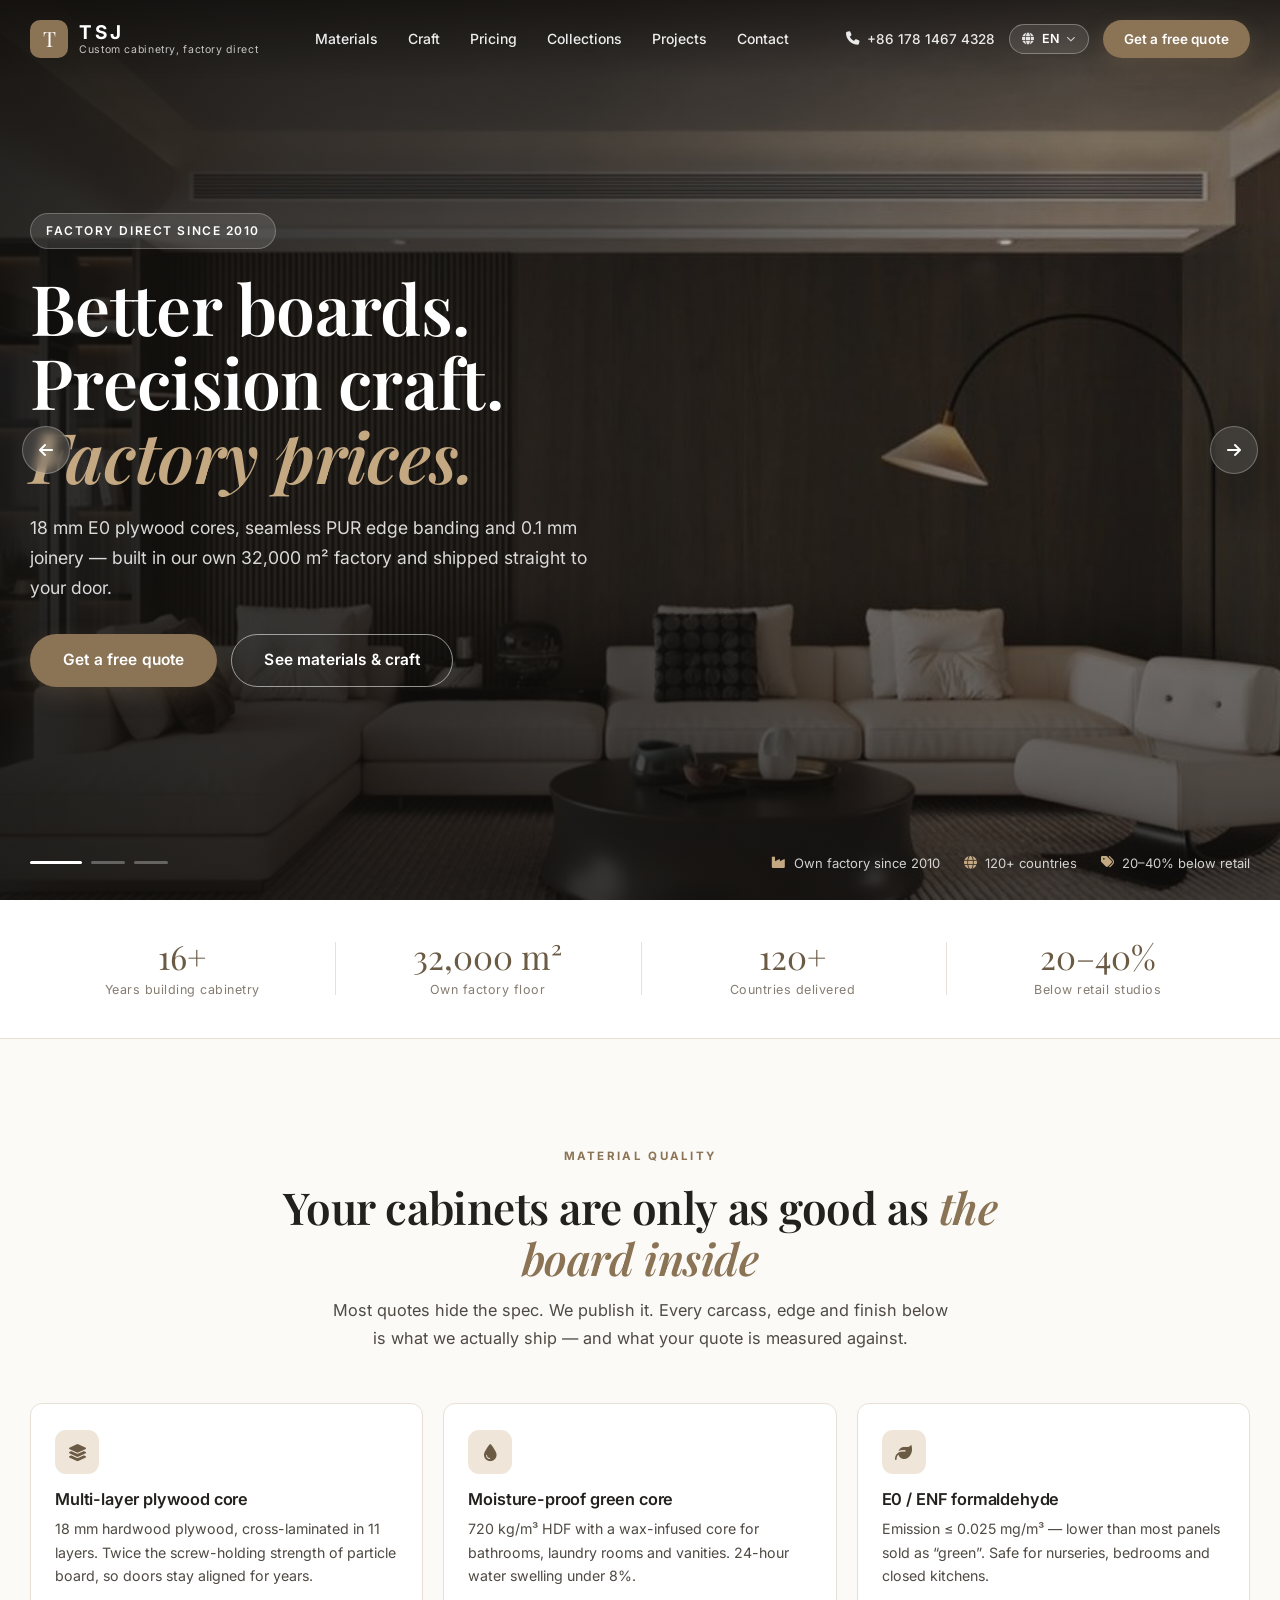
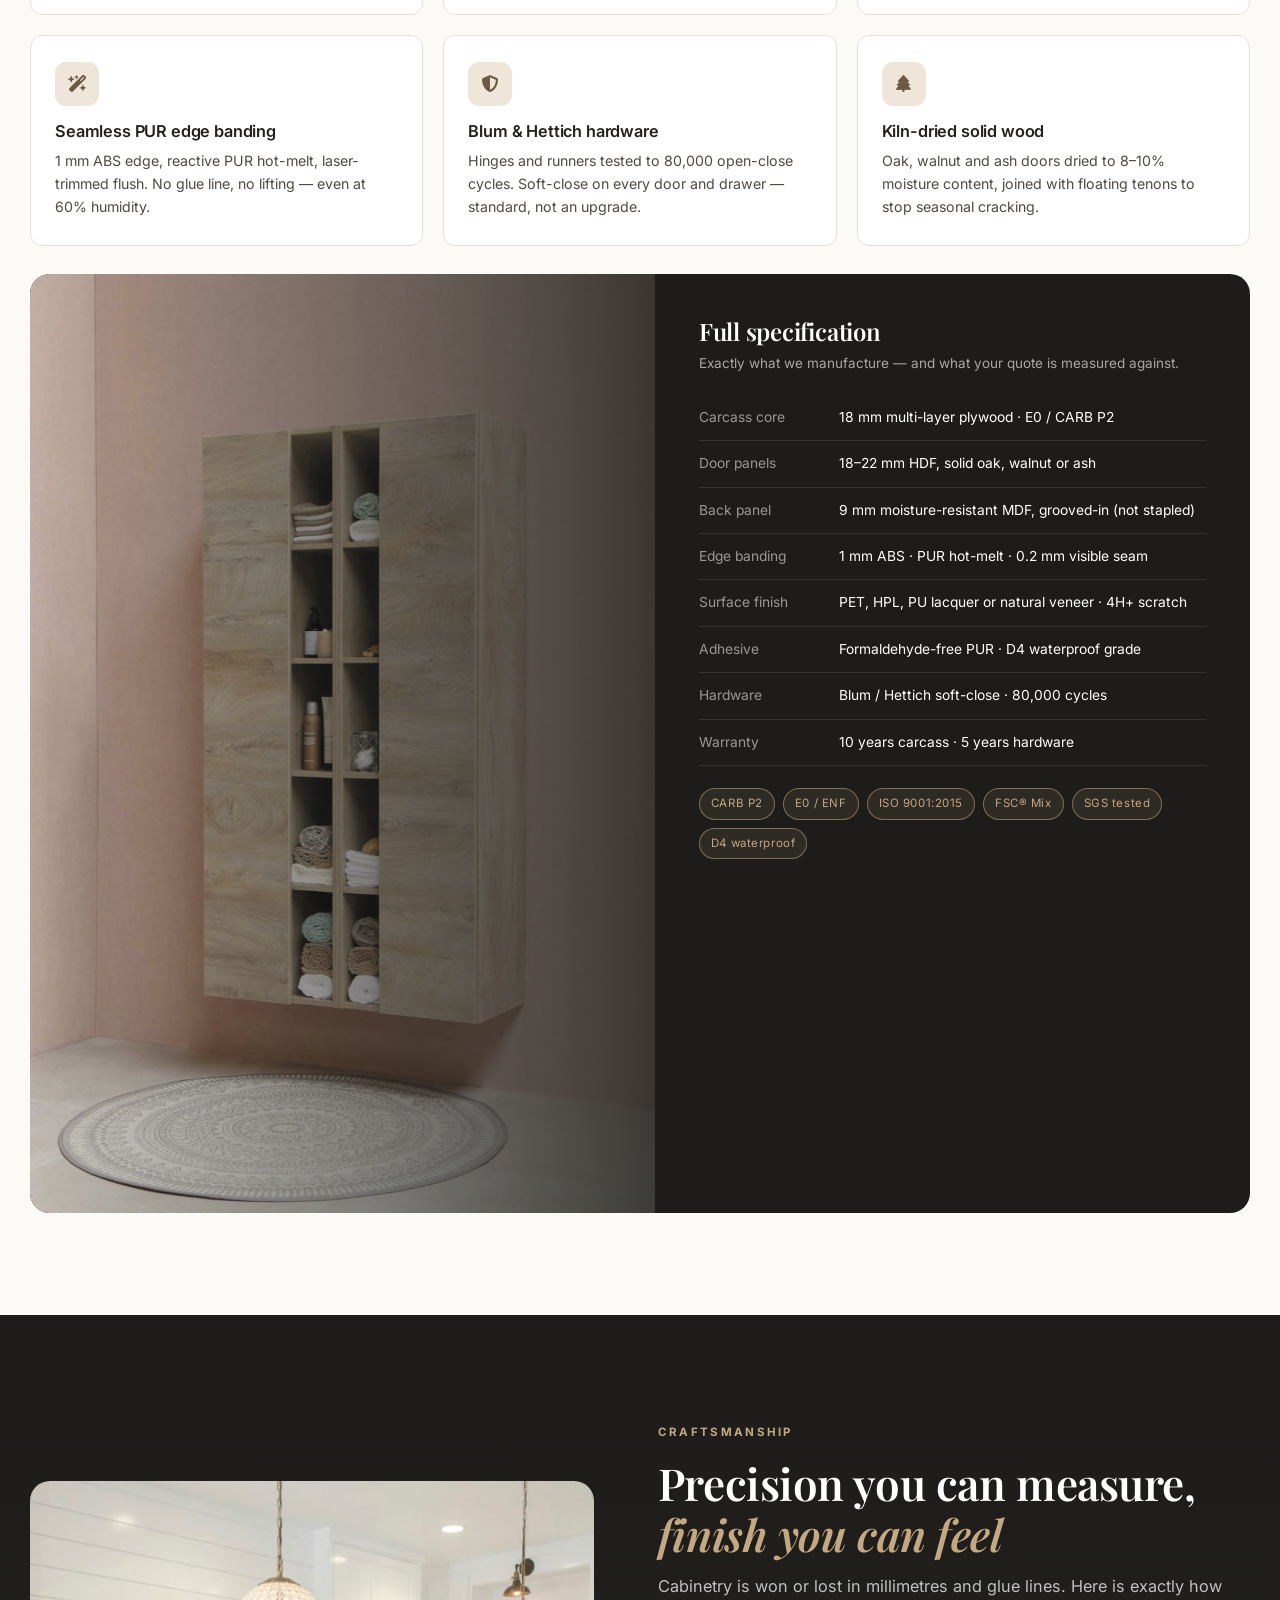
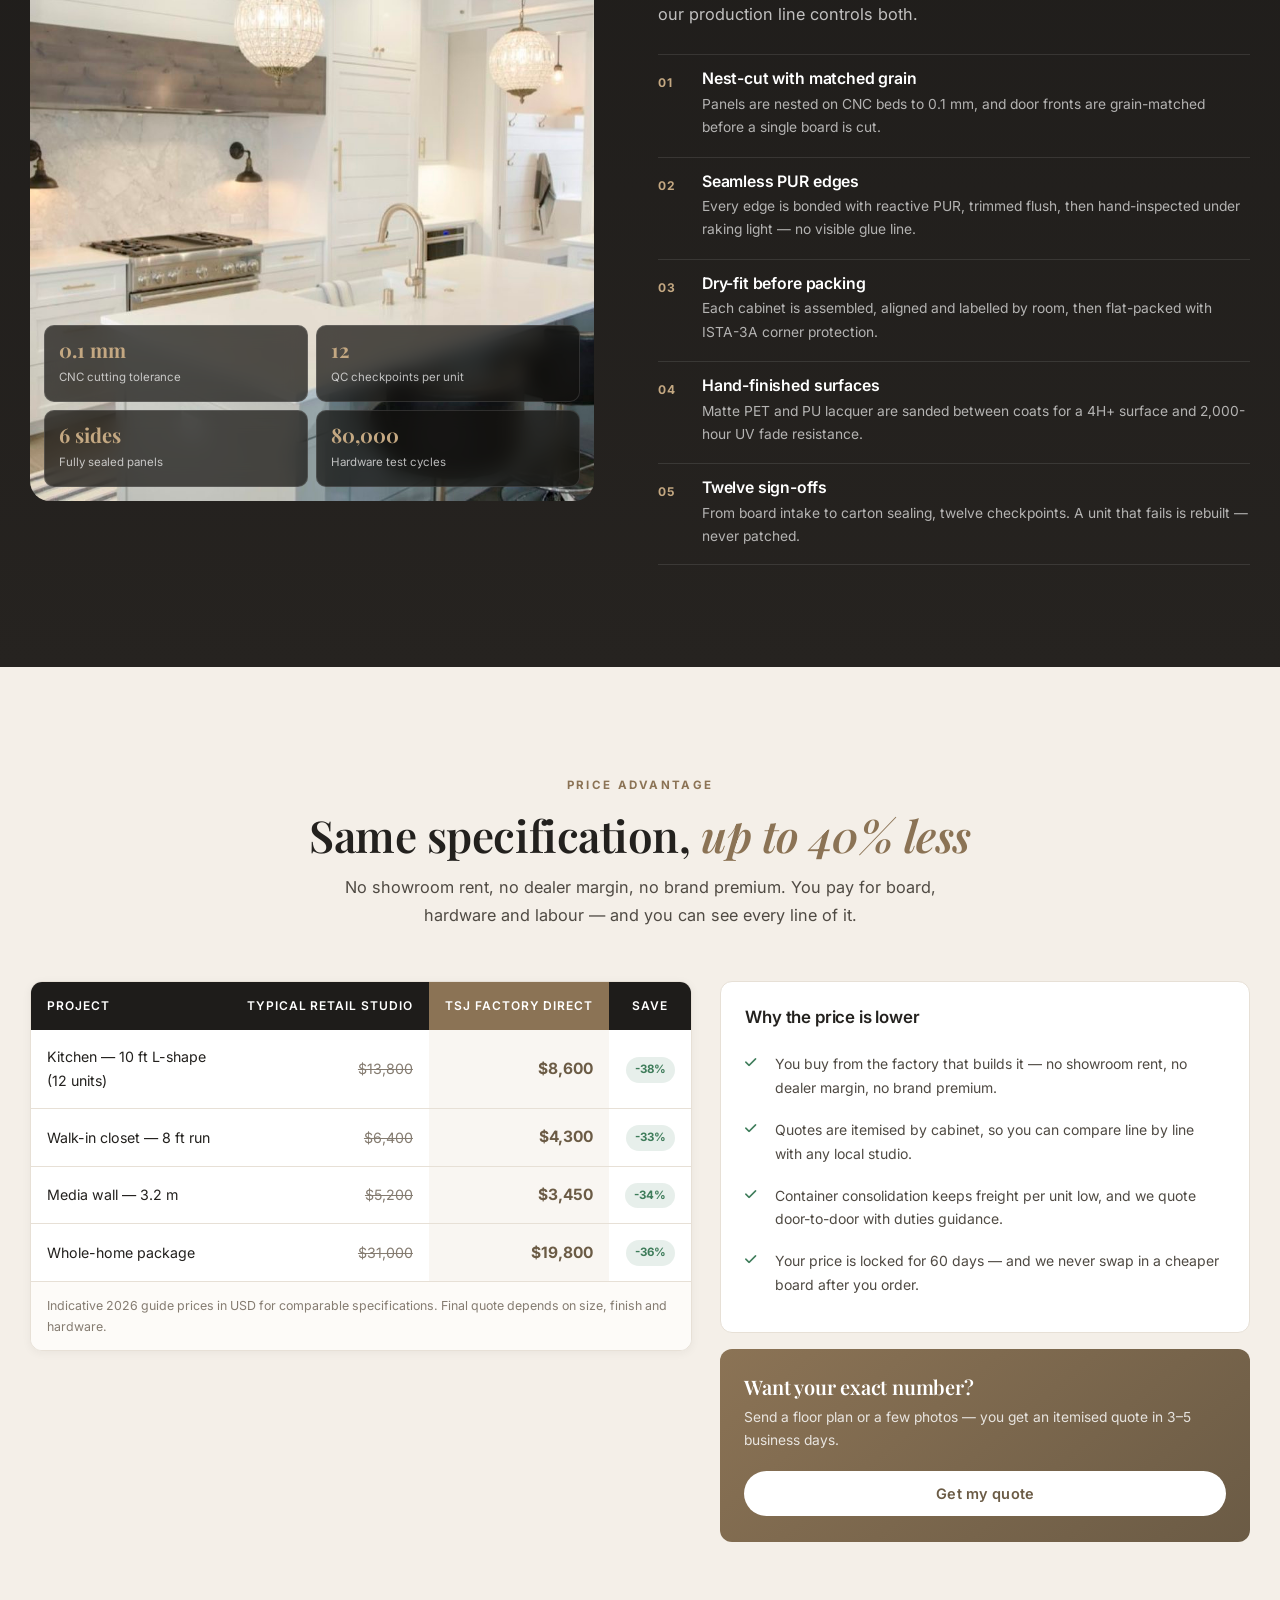
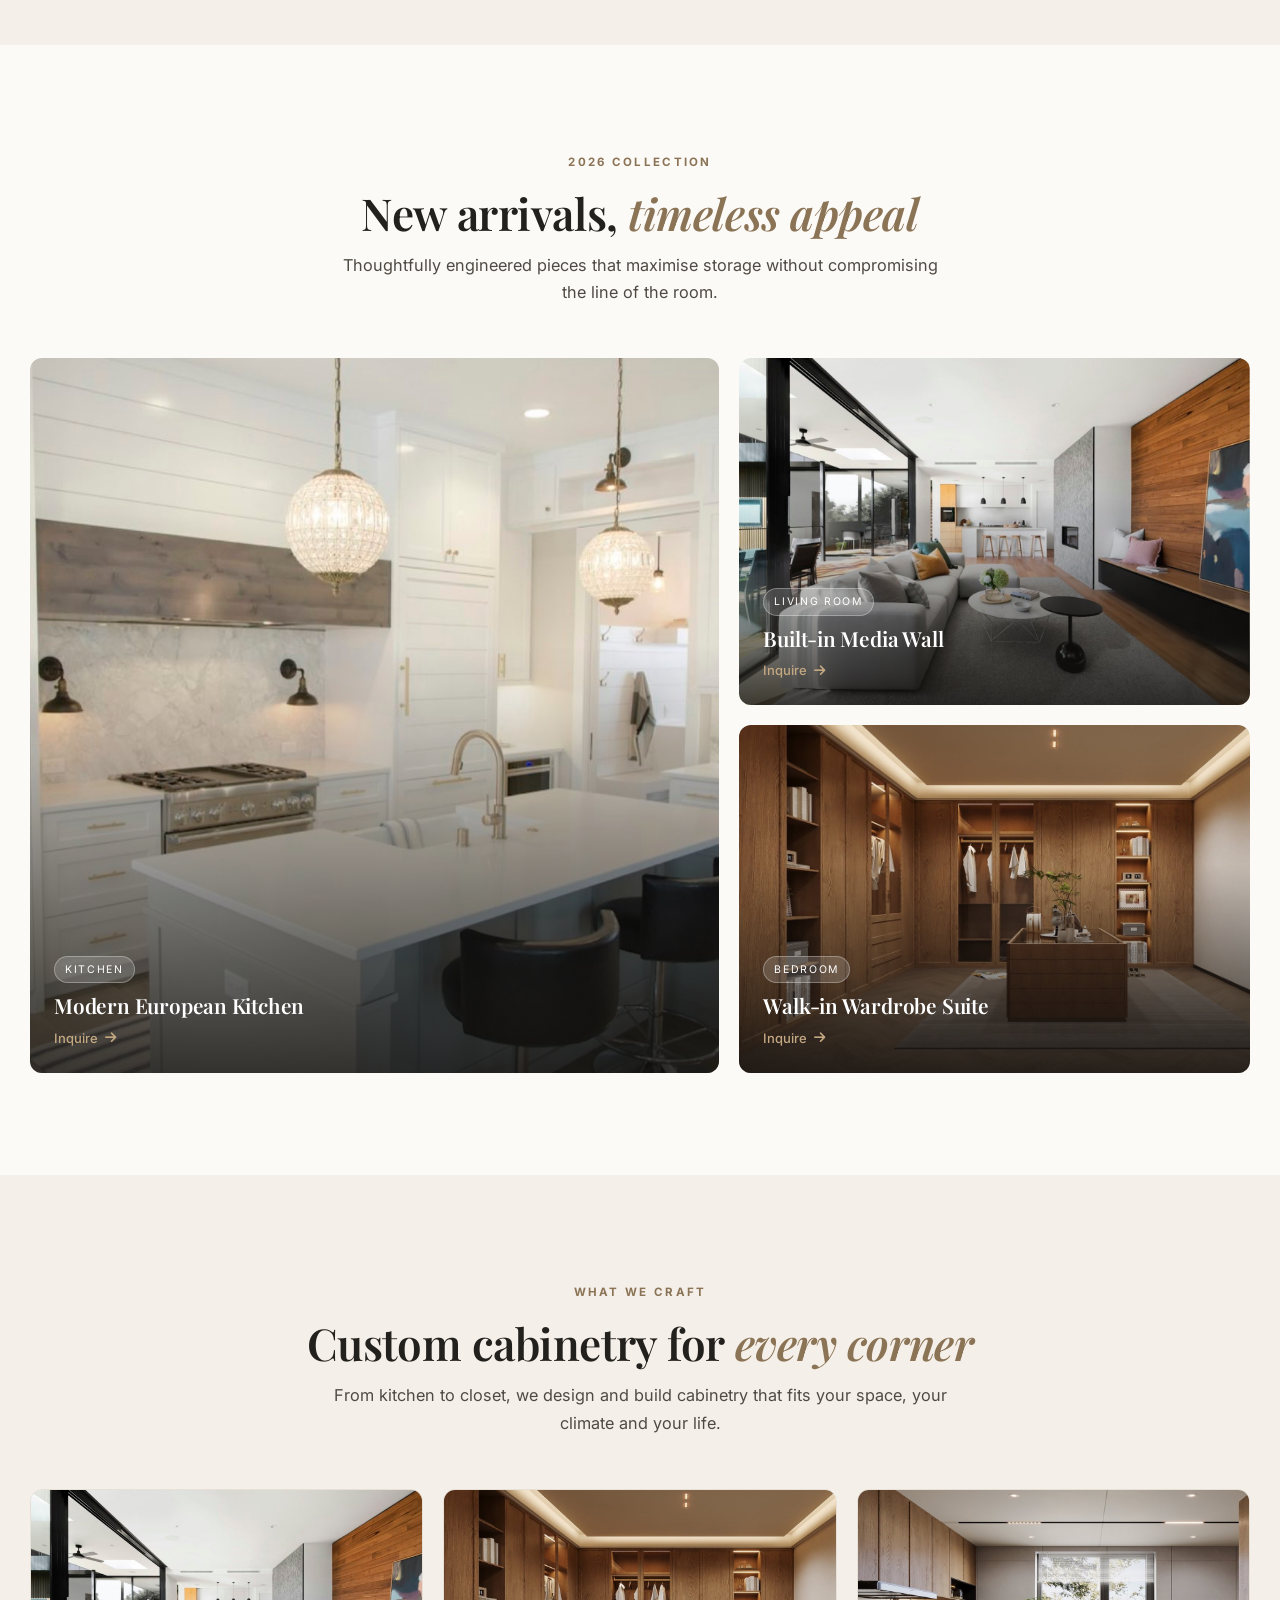
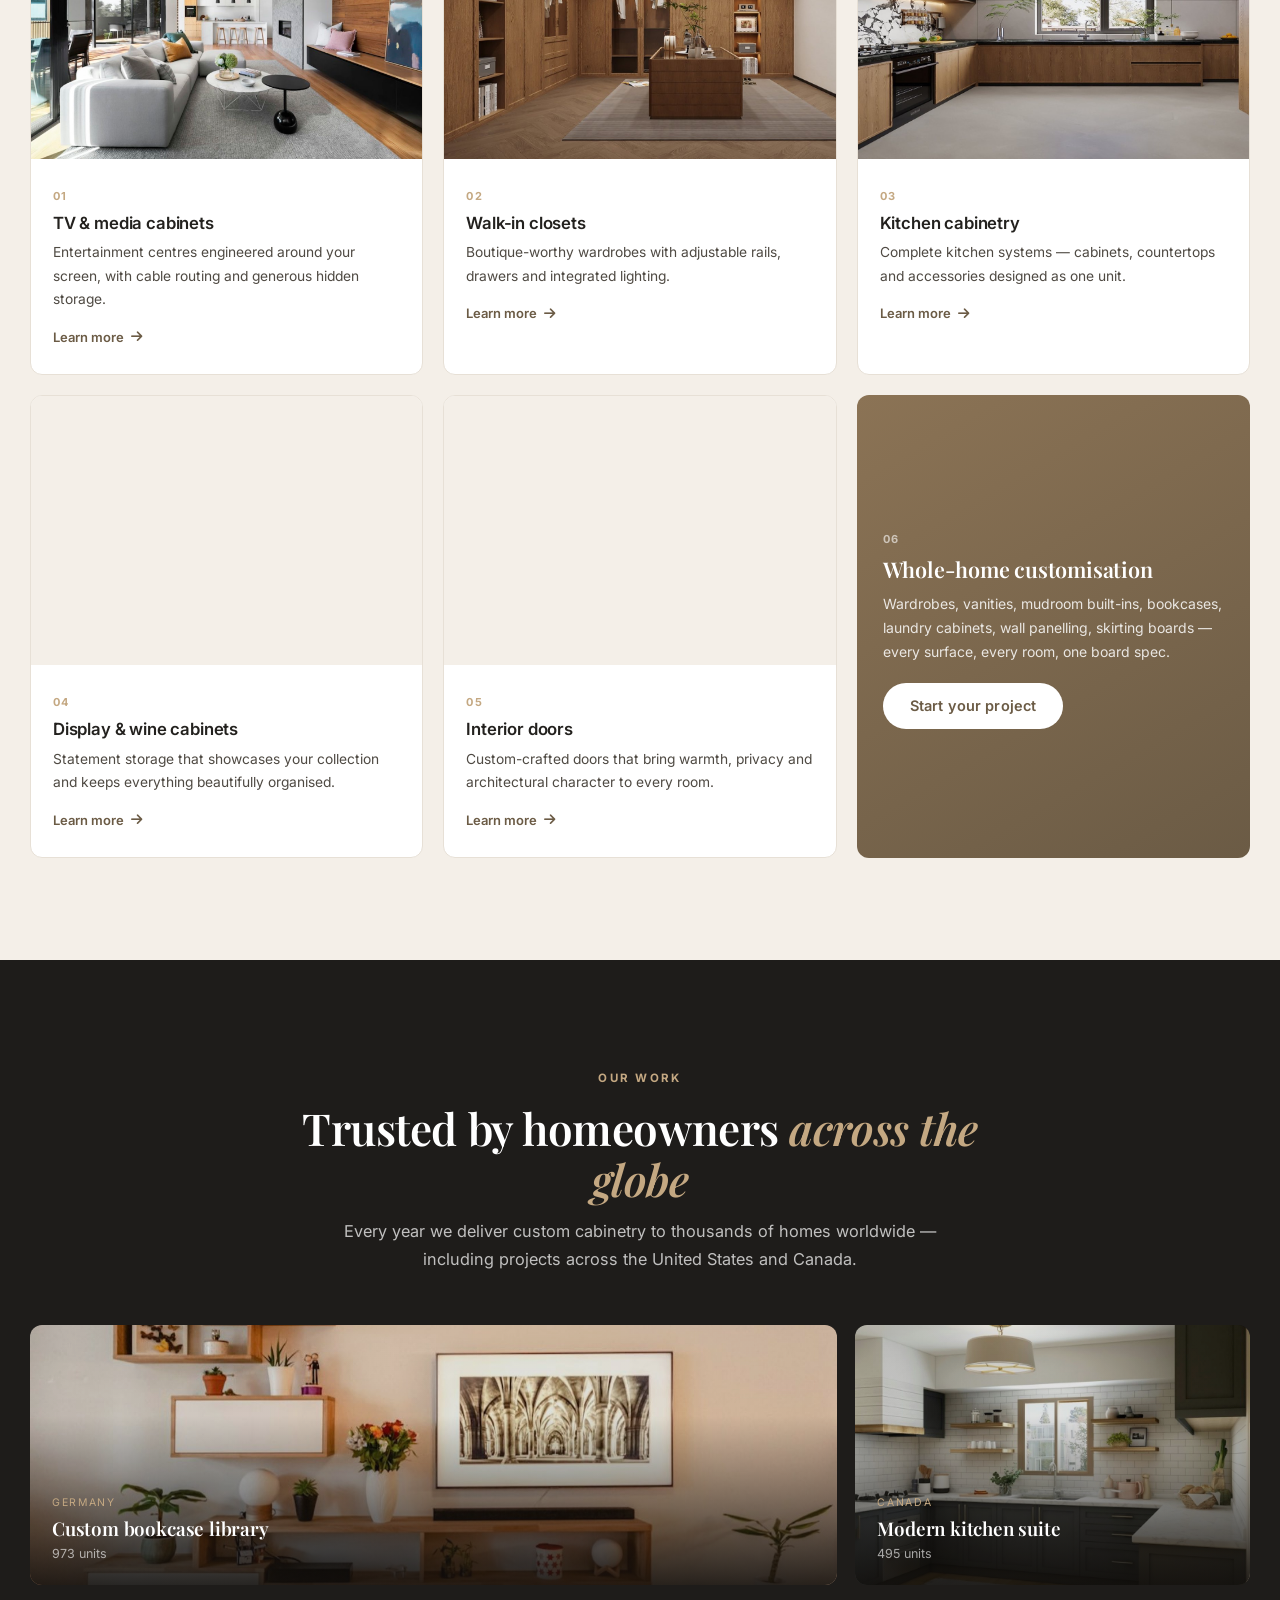
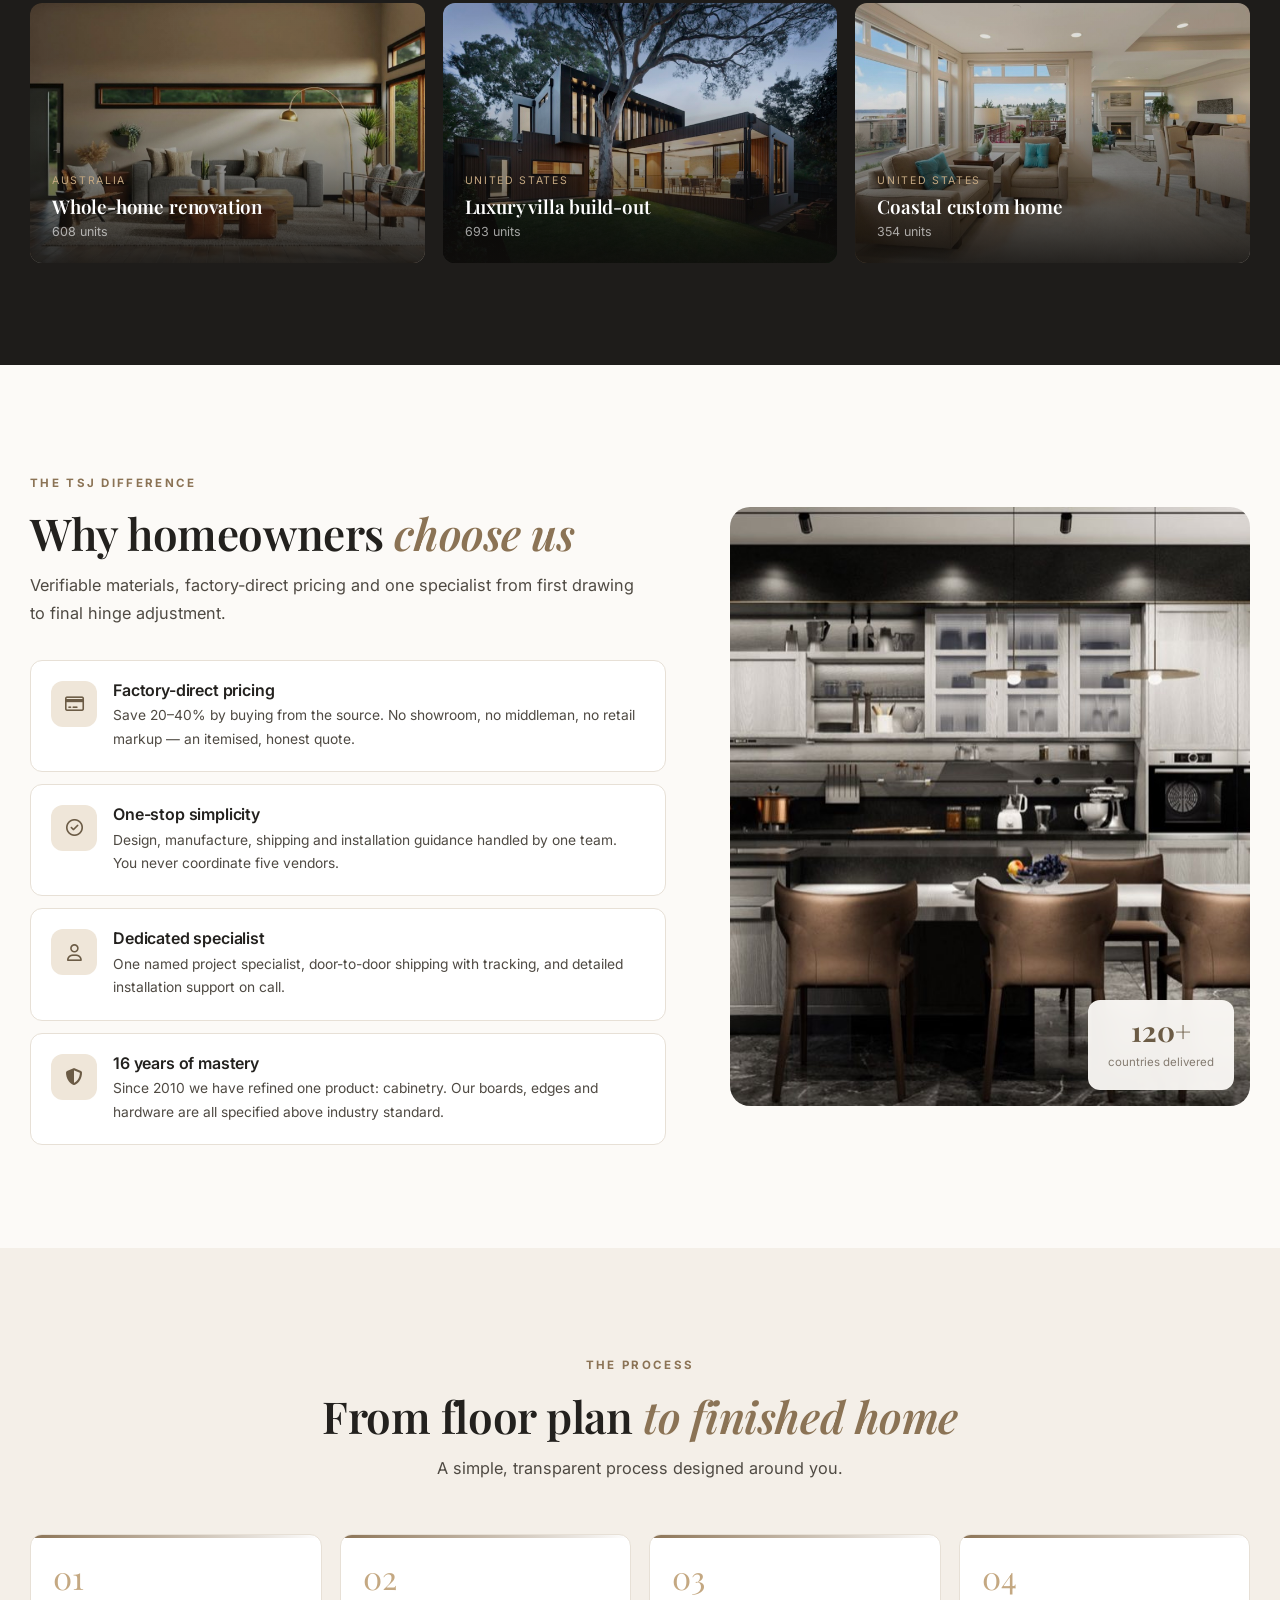
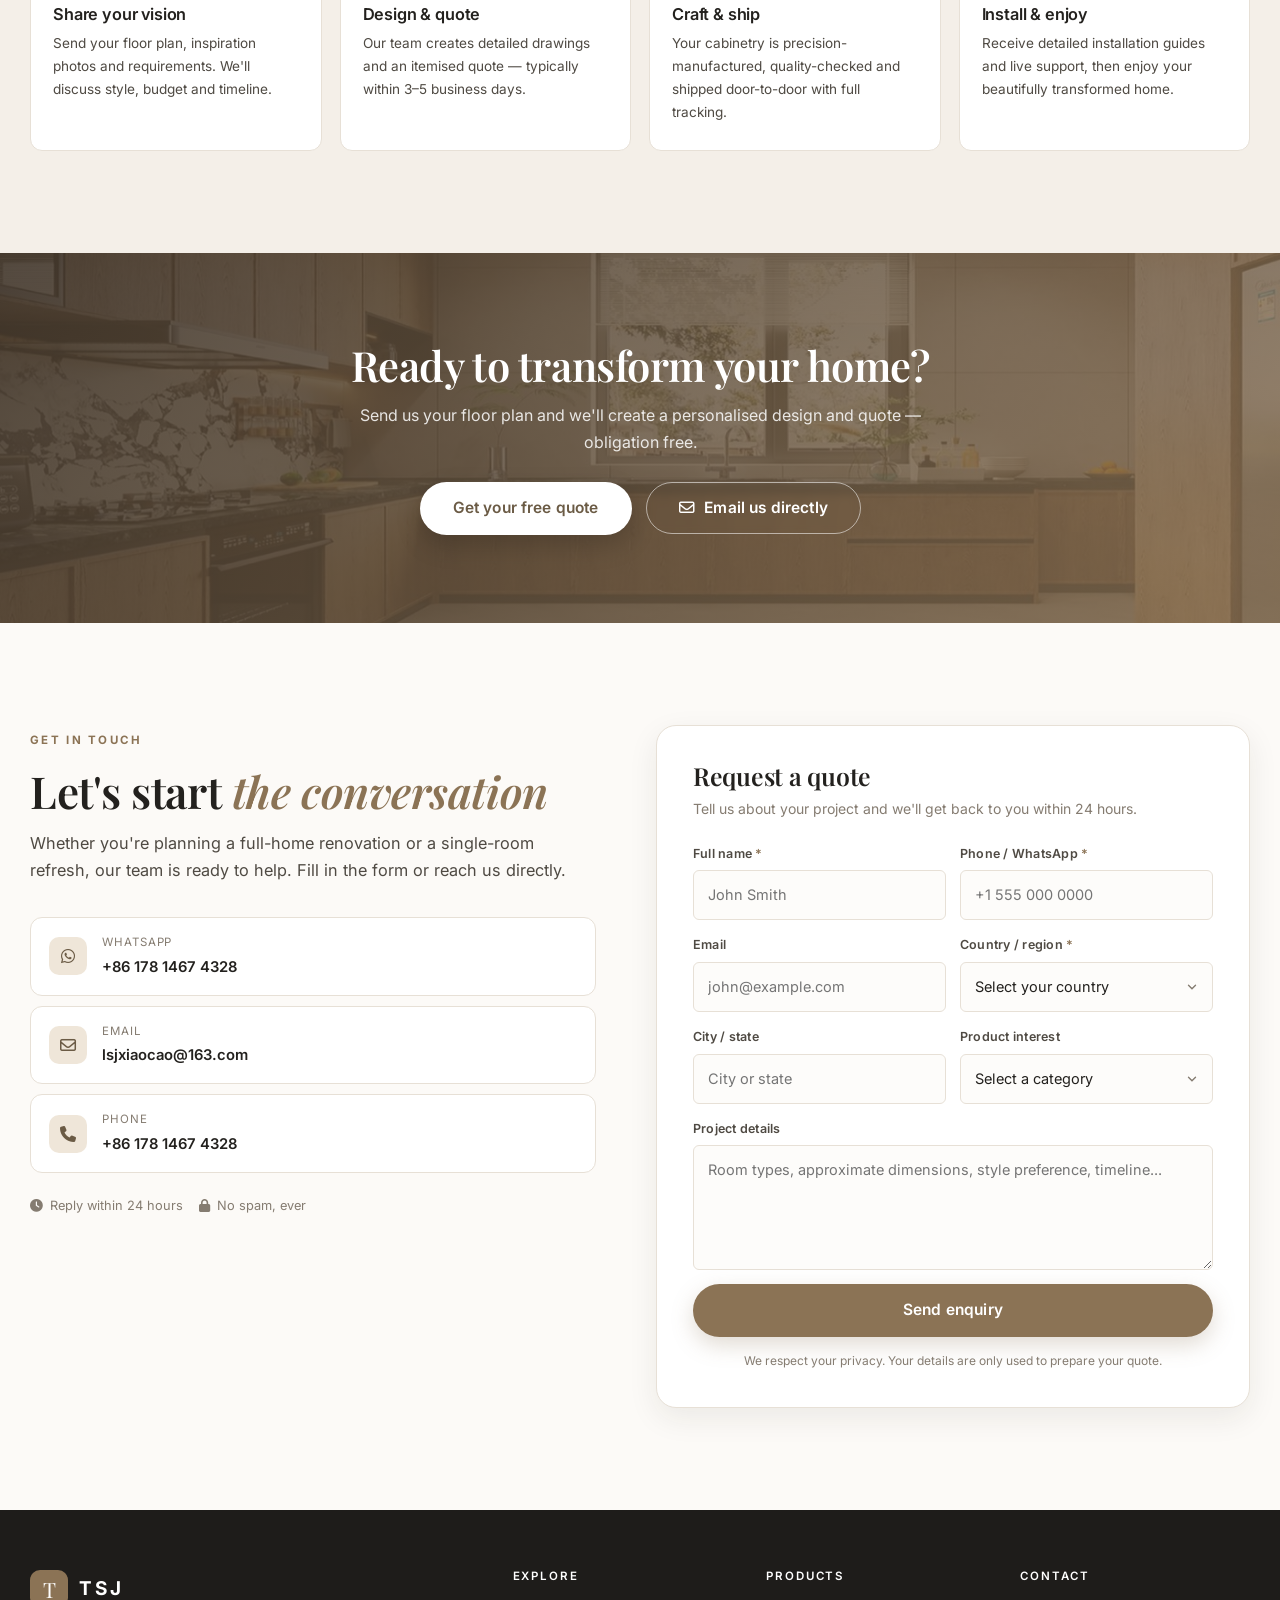
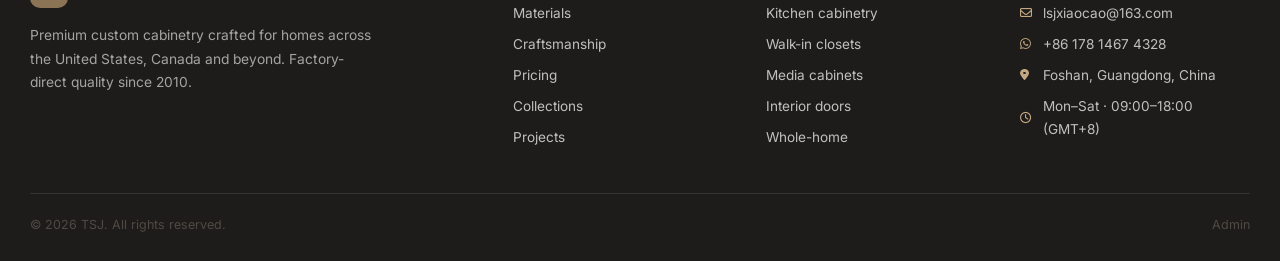
==== commit 76f8eec1: "fix(i18n): 修复空数组导致列表丢失；价格侧栏文案支持翻译；长语言头部适配" ====
--- a/index.html
+++ b/index.html
@@ -15,7 +15,7 @@
     <link rel="preconnect" href="https://fonts.gstatic.com" crossorigin>
     <link href="https://fonts.googleapis.com/css2?family=Inter:wght@300;400;500;600;700&family=Playfair+Display:ital,wght@0,500;0,600;0,700;1,500&display=swap" rel="stylesheet">
     <link rel="stylesheet" href="https://cdnjs.cloudflare.com/ajax/libs/font-awesome/6.5.1/css/all.min.css">
-    <link rel="stylesheet" href="css/style.css?v=20261111">
+    <link rel="stylesheet" href="css/style.css?v=20261112">
 </head>
 <body>
 <a class="skip-link" href="#main" data-i18n="ui.skip">Skip to content</a>
@@ -354,6 +354,6 @@
 <div class="toast-wrap" id="toastWrap" aria-live="polite"></div>
 
 <script src="js/countries.js?v=20261109"></script>
-<script src="js/site.js?v=20261112"></script>
+<script src="js/site.js?v=20261113"></script>
 </body>
 </html>
--- a/css/style.css
+++ b/css/style.css
@@ -1531,3 +1531,12 @@
 [dir="rtl"] .price-table td:nth-child(2),
 [dir="rtl"] .price-table td:nth-child(3),
 [dir="rtl"] .price-table td:nth-child(4) { text-align: left; }
+
+/* longer translations in non-English locales need a little more room in the header */
+@media (max-width: 1200px) {
+    .header-phone span { display: none; }
+    .header-phone { padding: 8px 10px; }
+    .header-actions { gap: 10px; }
+    .header-actions .btn { padding-inline: 14px; }
+}
+.header-actions .btn { white-space: nowrap; }
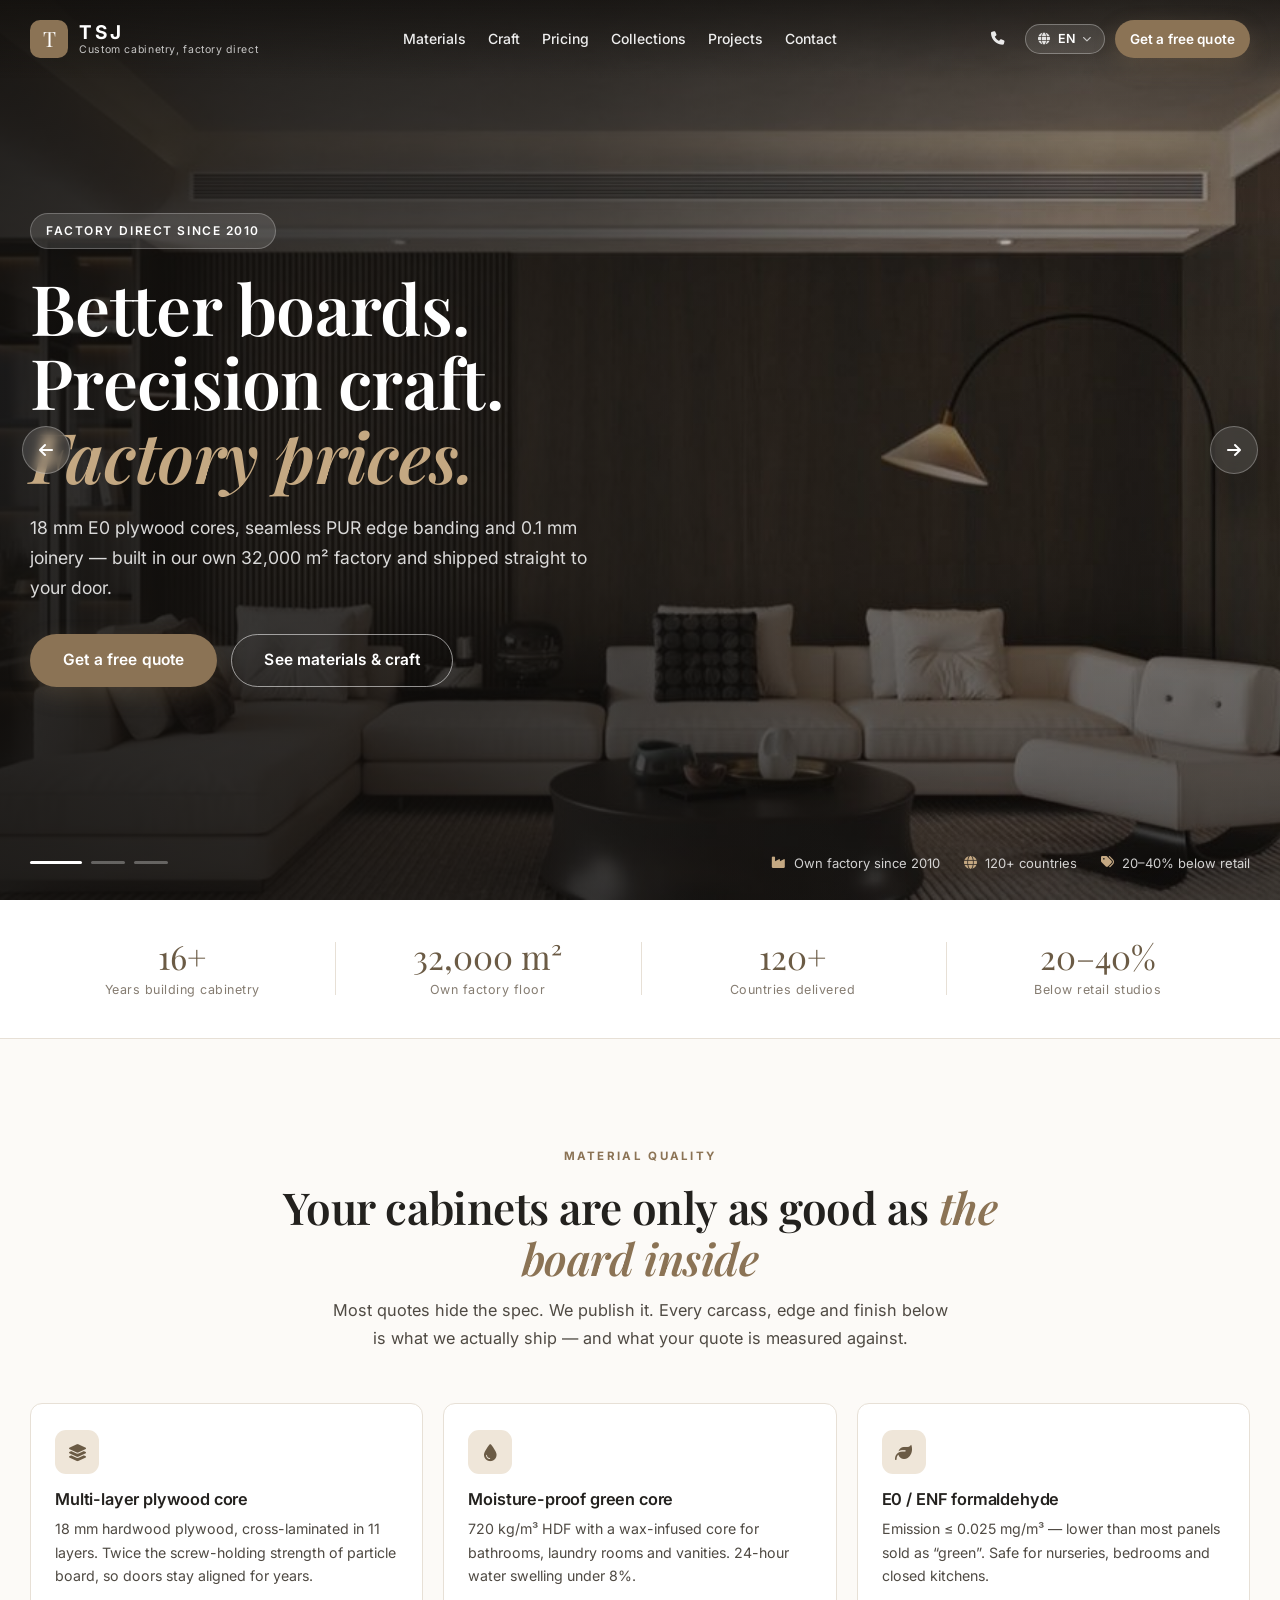
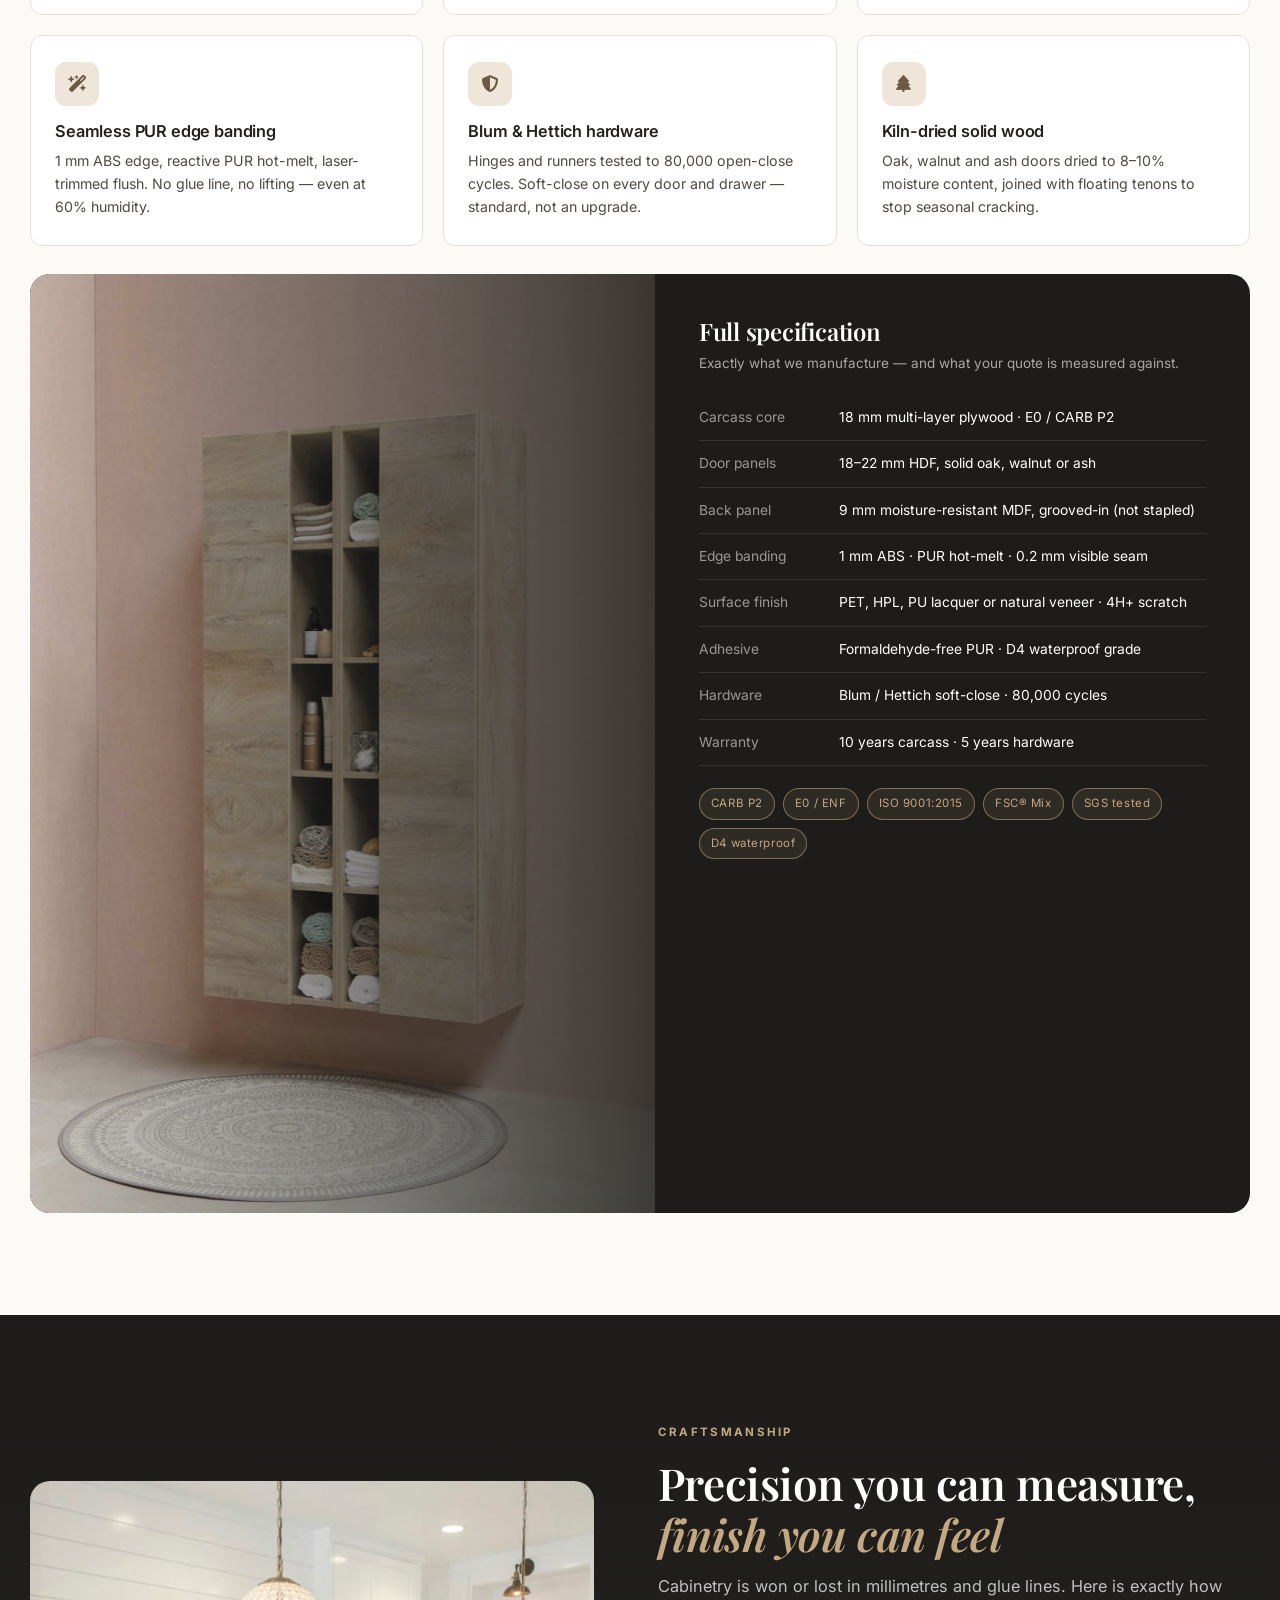
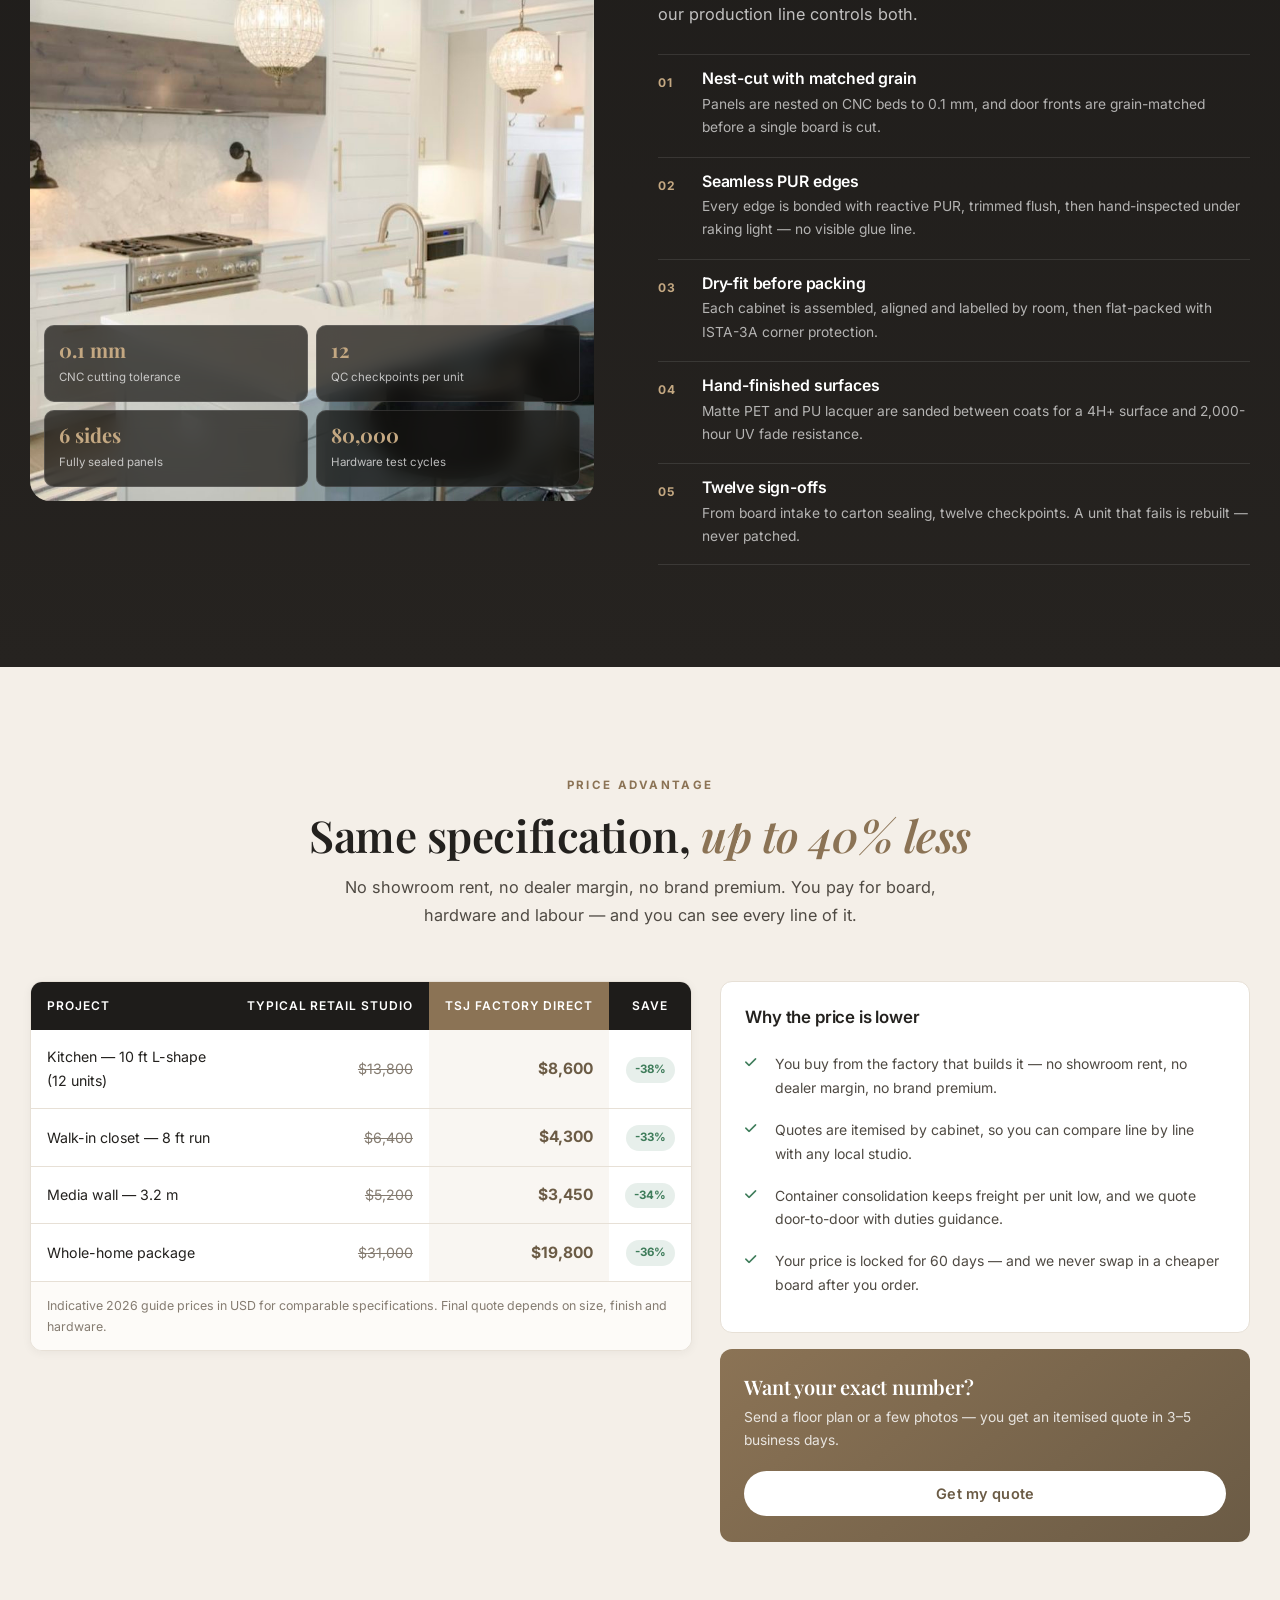
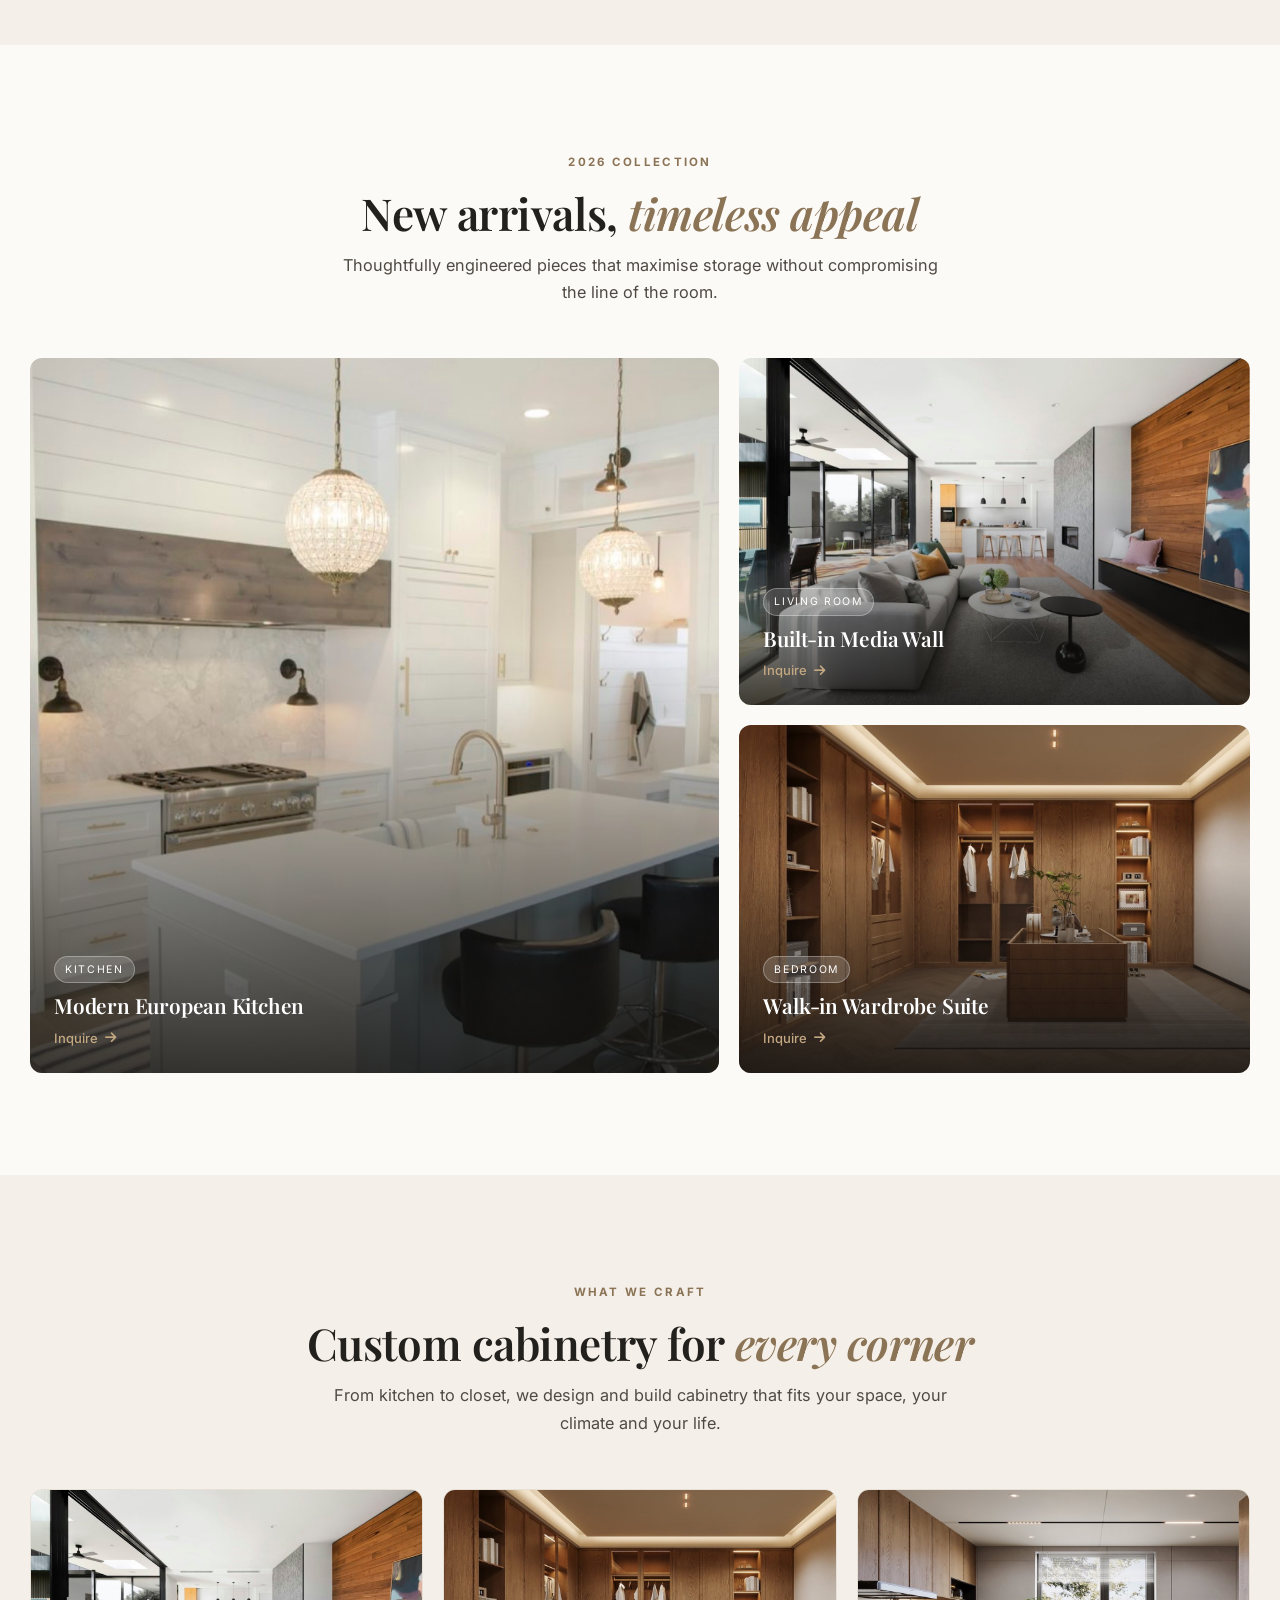
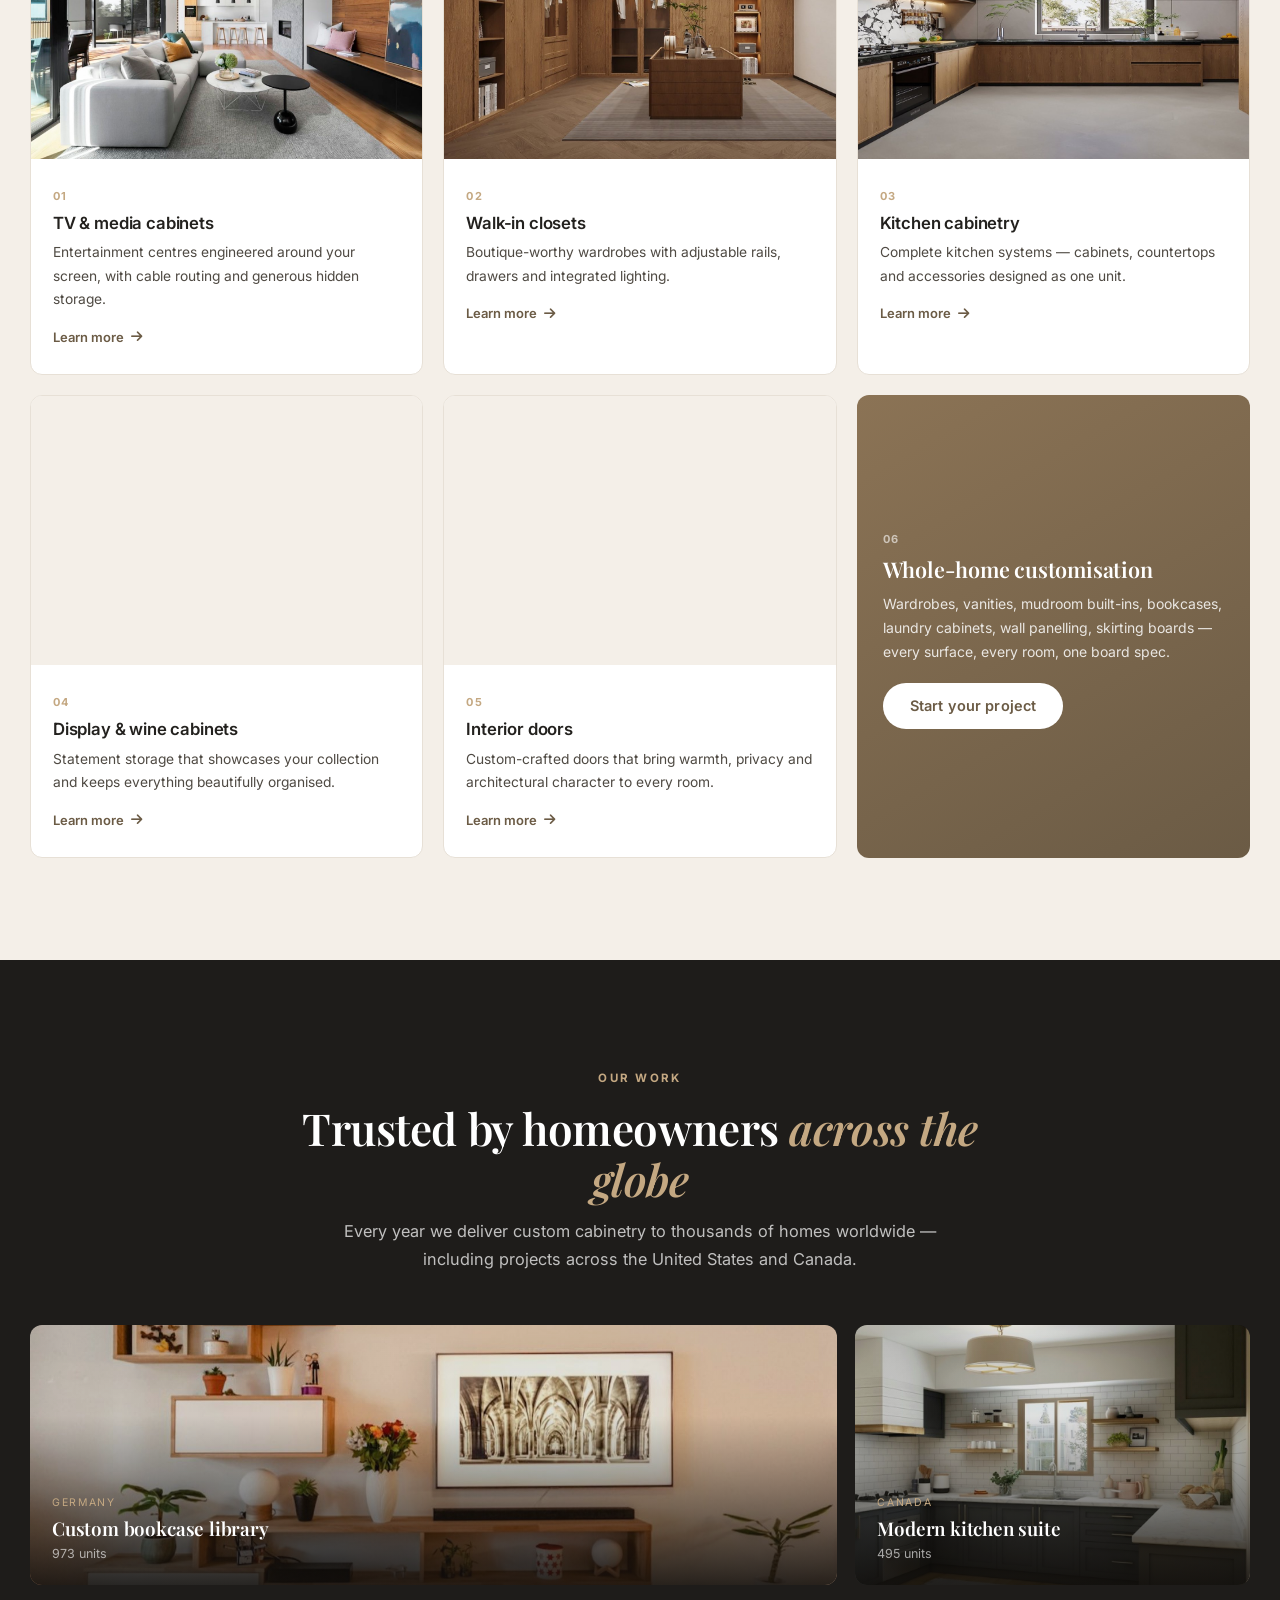
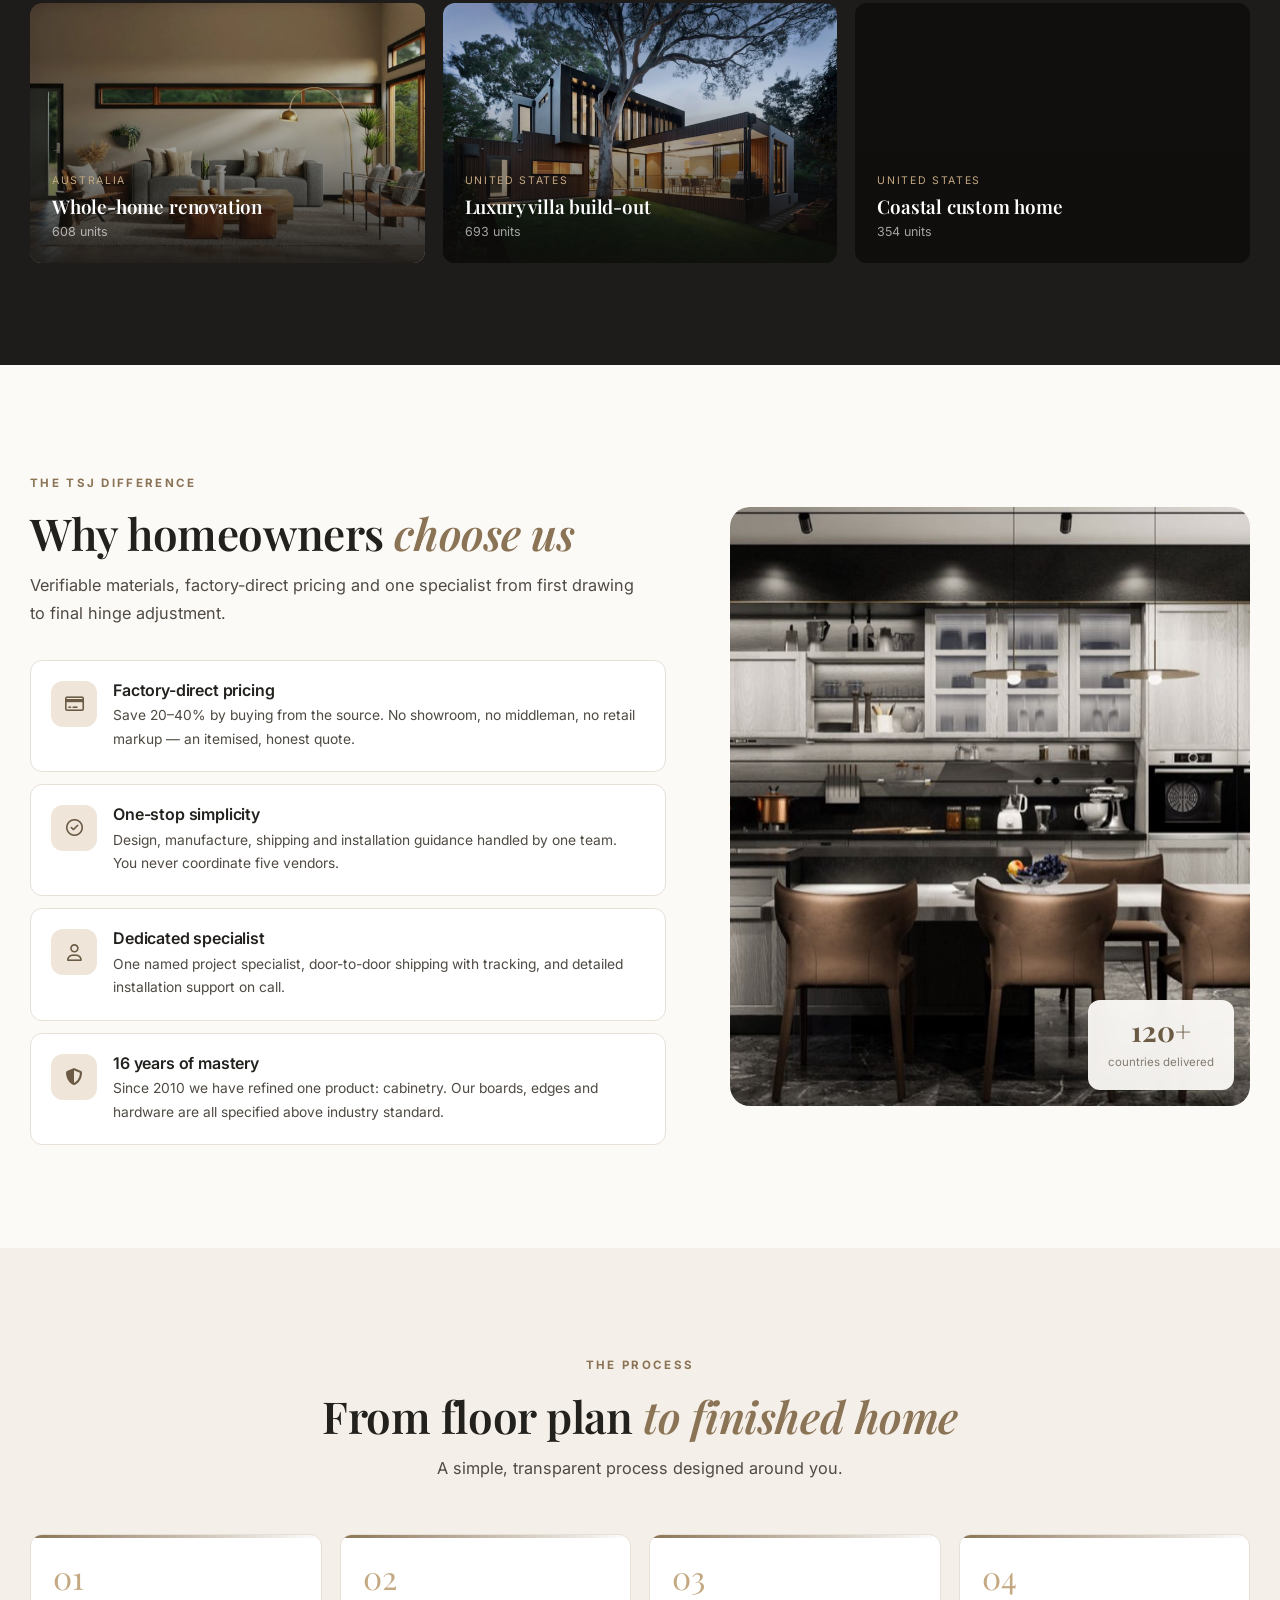
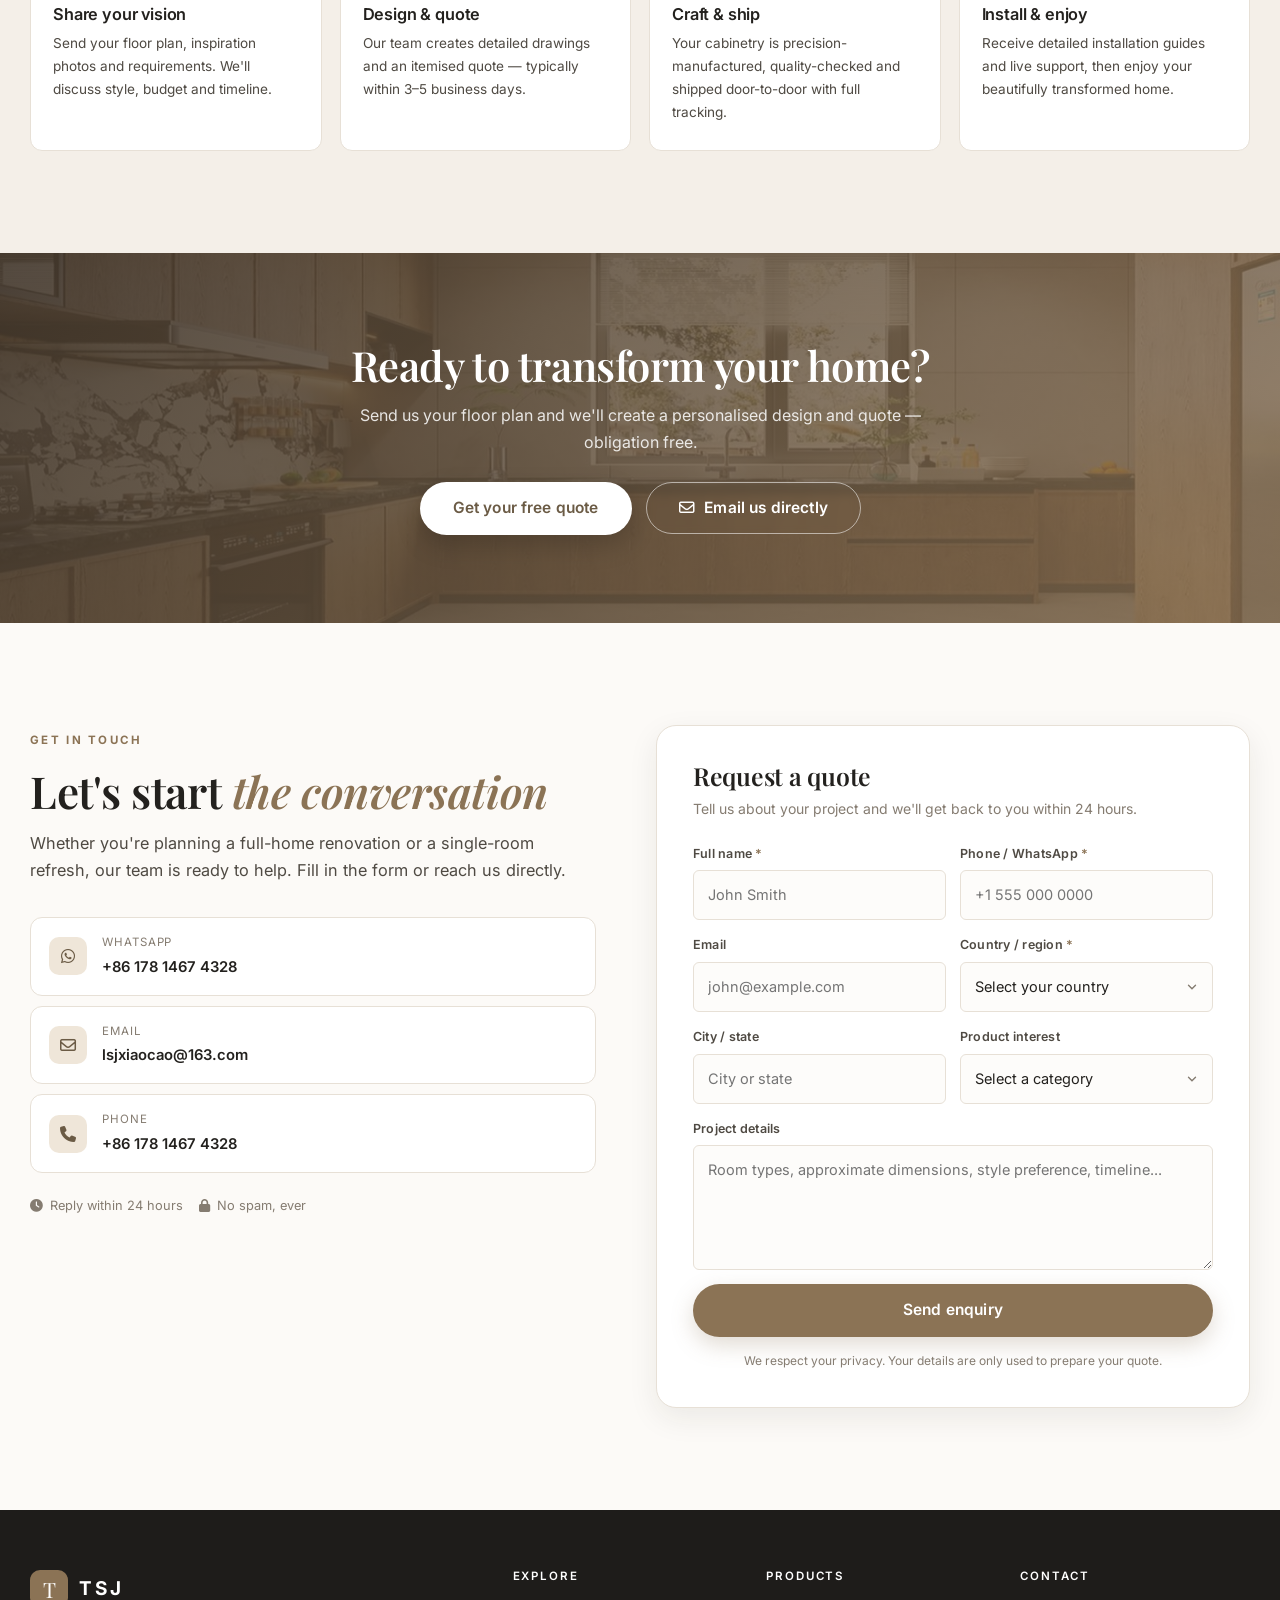
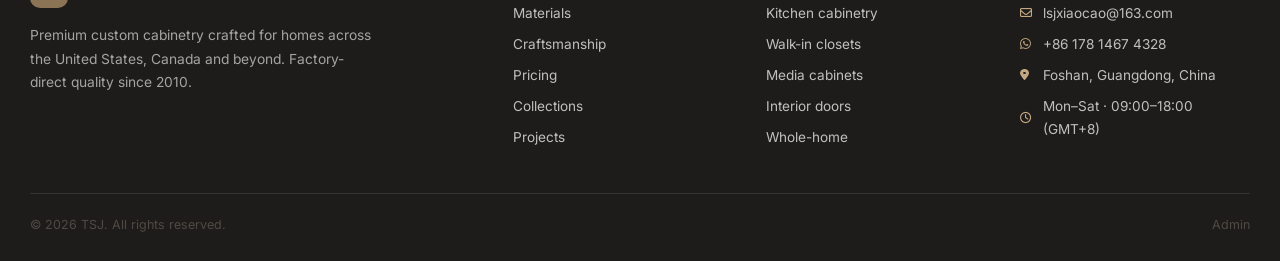
==== commit 48fee0ed: "fix(header): 非英语长文案下头部不再溢出" ====
--- a/index.html
+++ b/index.html
@@ -15,7 +15,7 @@
     <link rel="preconnect" href="https://fonts.gstatic.com" crossorigin>
     <link href="https://fonts.googleapis.com/css2?family=Inter:wght@300;400;500;600;700&family=Playfair+Display:ital,wght@0,500;0,600;0,700;1,500&display=swap" rel="stylesheet">
     <link rel="stylesheet" href="https://cdnjs.cloudflare.com/ajax/libs/font-awesome/6.5.1/css/all.min.css">
-    <link rel="stylesheet" href="css/style.css?v=20261112">
+    <link rel="stylesheet" href="css/style.css?v=20261113">
 </head>
 <body>
 <a class="skip-link" href="#main" data-i18n="ui.skip">Skip to content</a>
--- a/css/style.css
+++ b/css/style.css
@@ -1532,11 +1532,18 @@
 [dir="rtl"] .price-table td:nth-child(3),
 [dir="rtl"] .price-table td:nth-child(4) { text-align: left; }
 
-/* longer translations in non-English locales need a little more room in the header */
-@media (max-width: 1200px) {
+/* longer translations in non-English locales need more room in the header */
+.header-actions { flex: 0 0 auto; }
+.header-actions .btn { white-space: nowrap; }
+.nav { min-width: 0; }
+@media (max-width: 1500px) {
+    .header-inner { gap: 16px; }
     .header-phone span { display: none; }
     .header-phone { padding: 8px 10px; }
     .header-actions { gap: 10px; }
     .header-actions .btn { padding-inline: 14px; }
-}
-.header-actions .btn { white-space: nowrap; }
+    .nav-link { padding-inline: 9px; }
+}
+@media (max-width: 1150px) {
+    .header-phone { display: none; }
+}
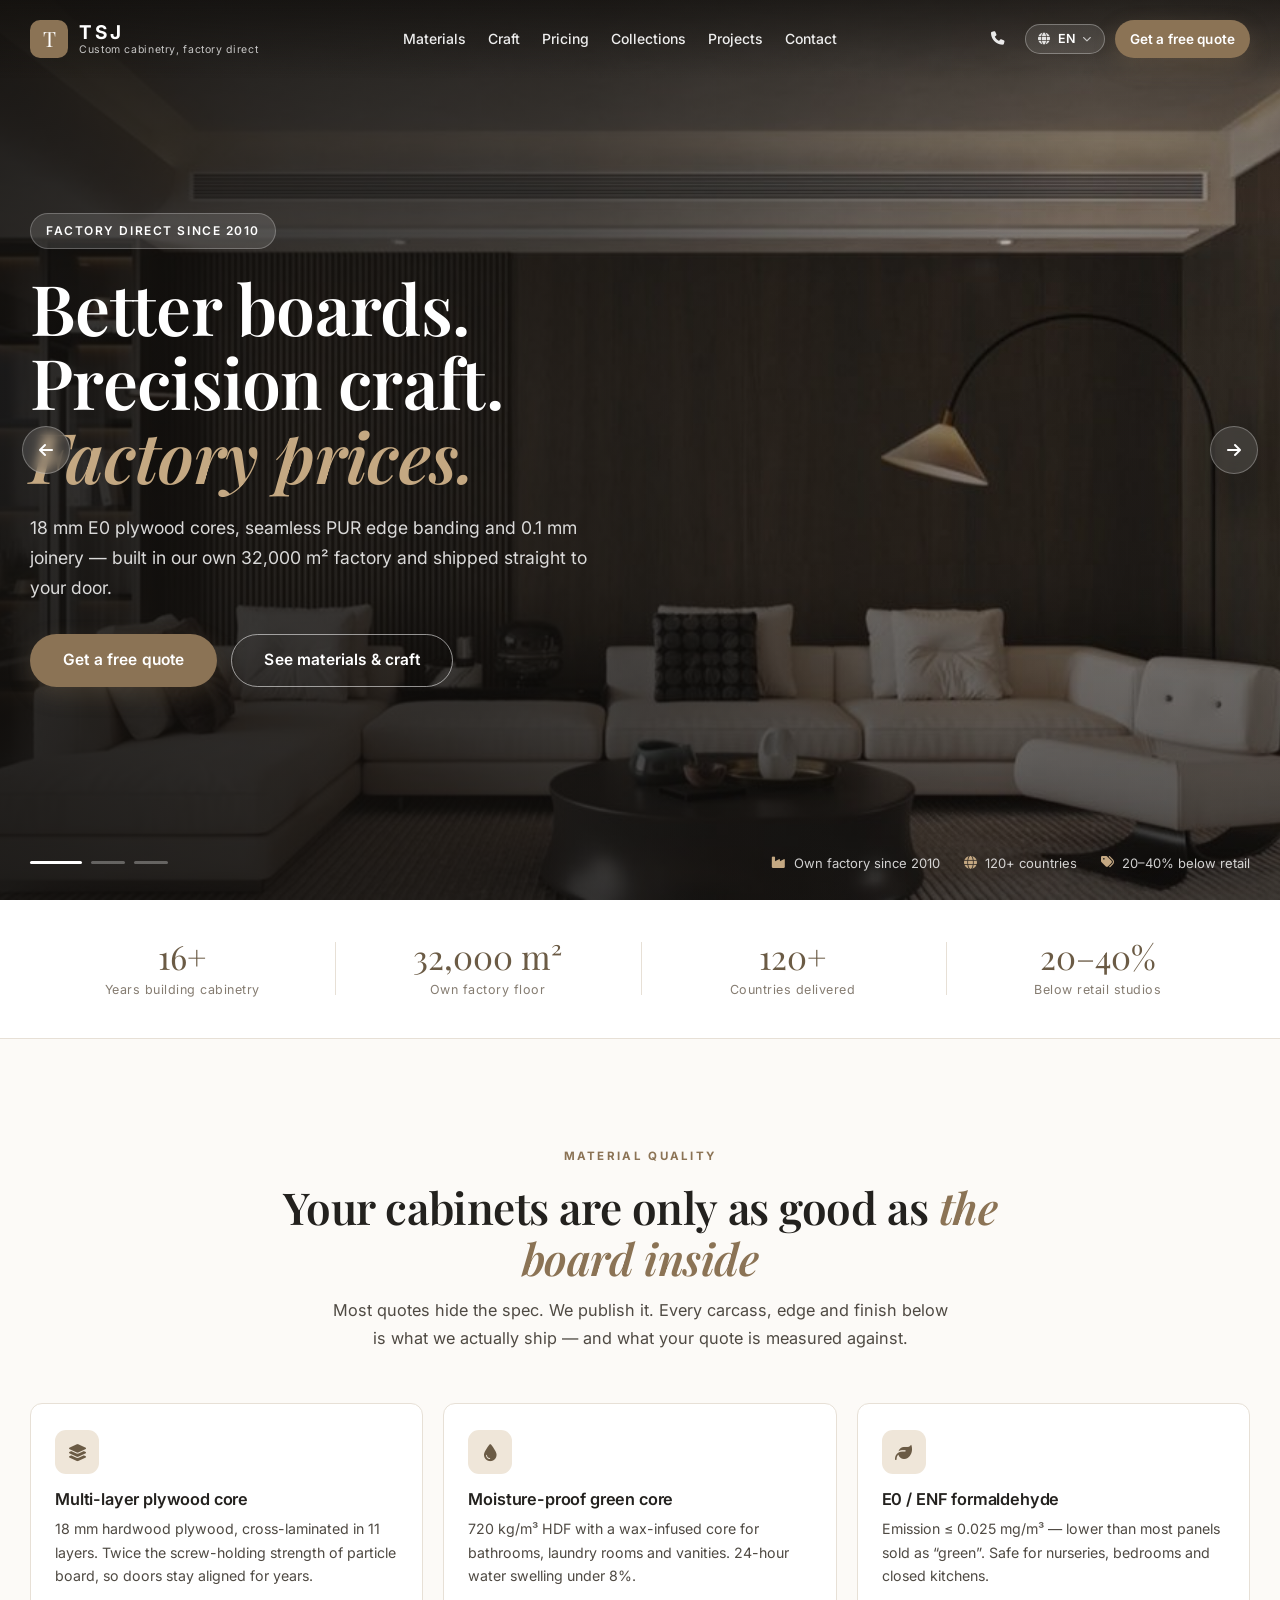
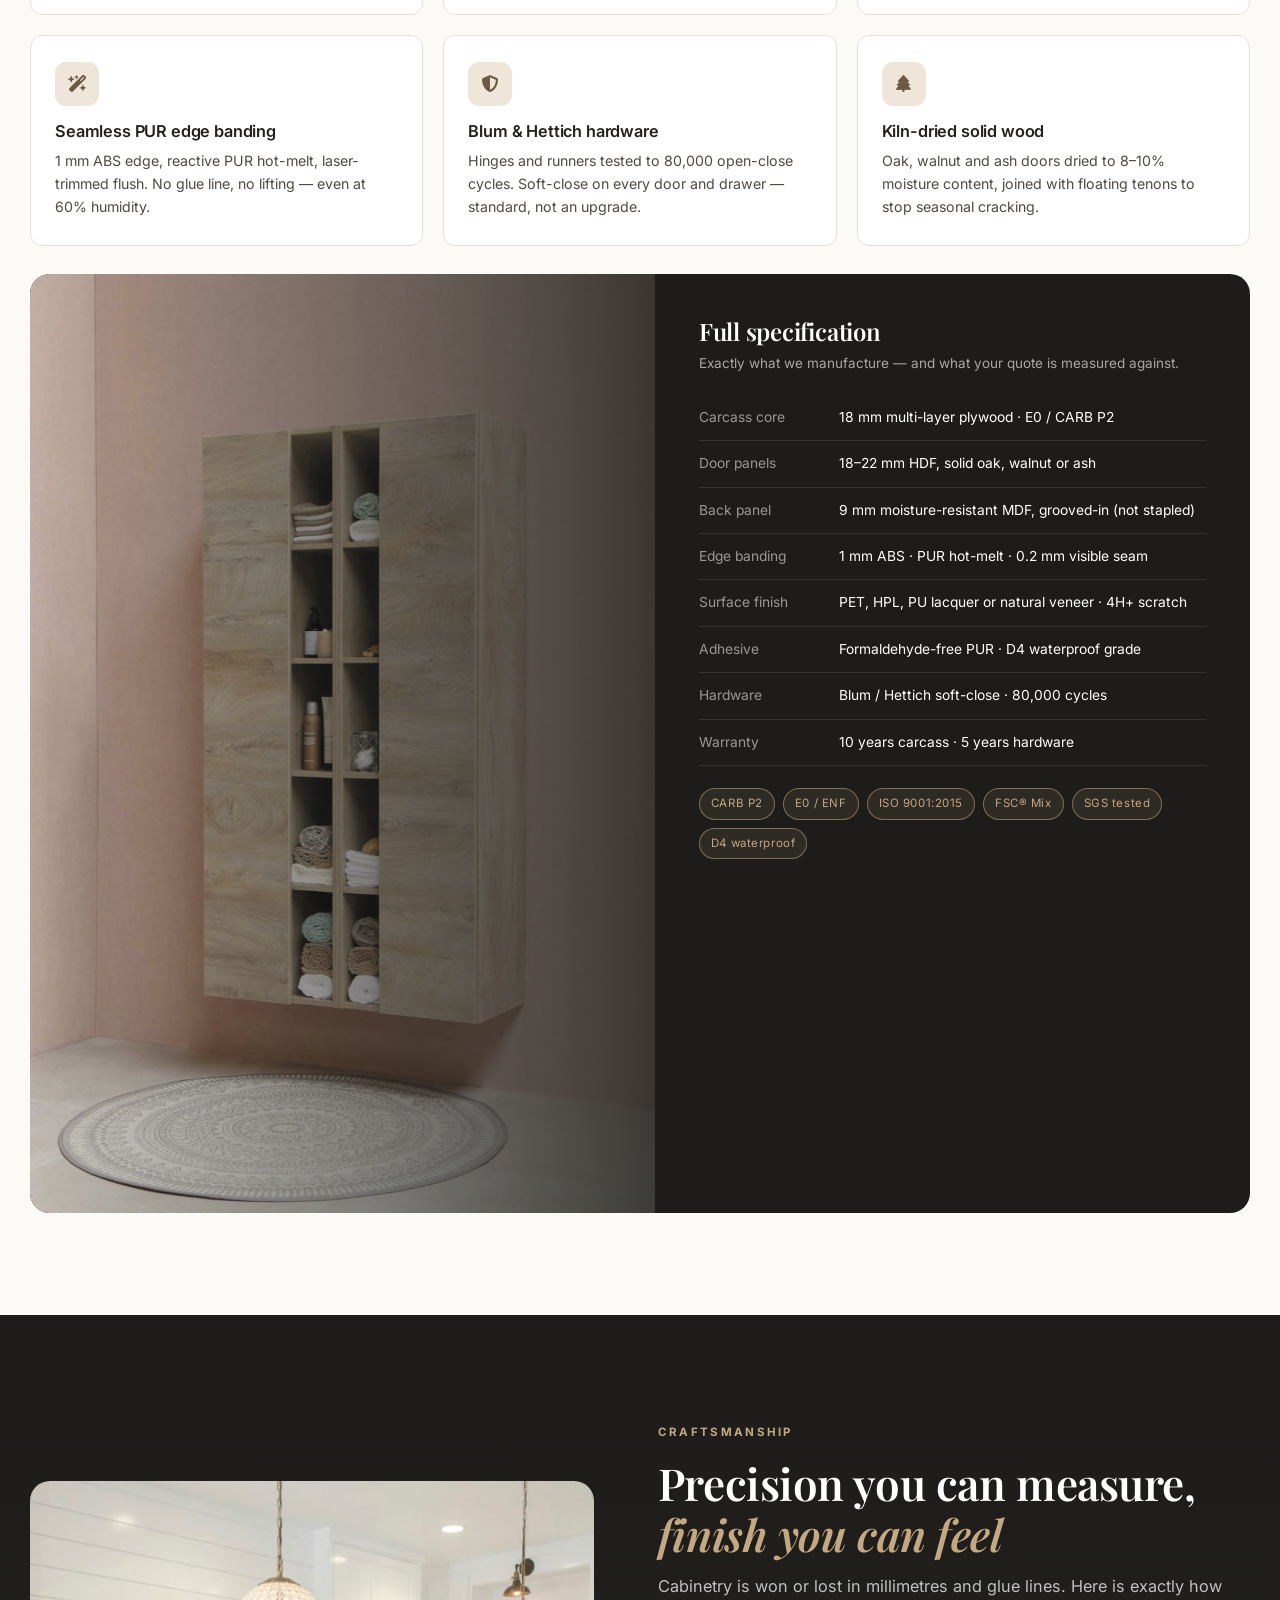
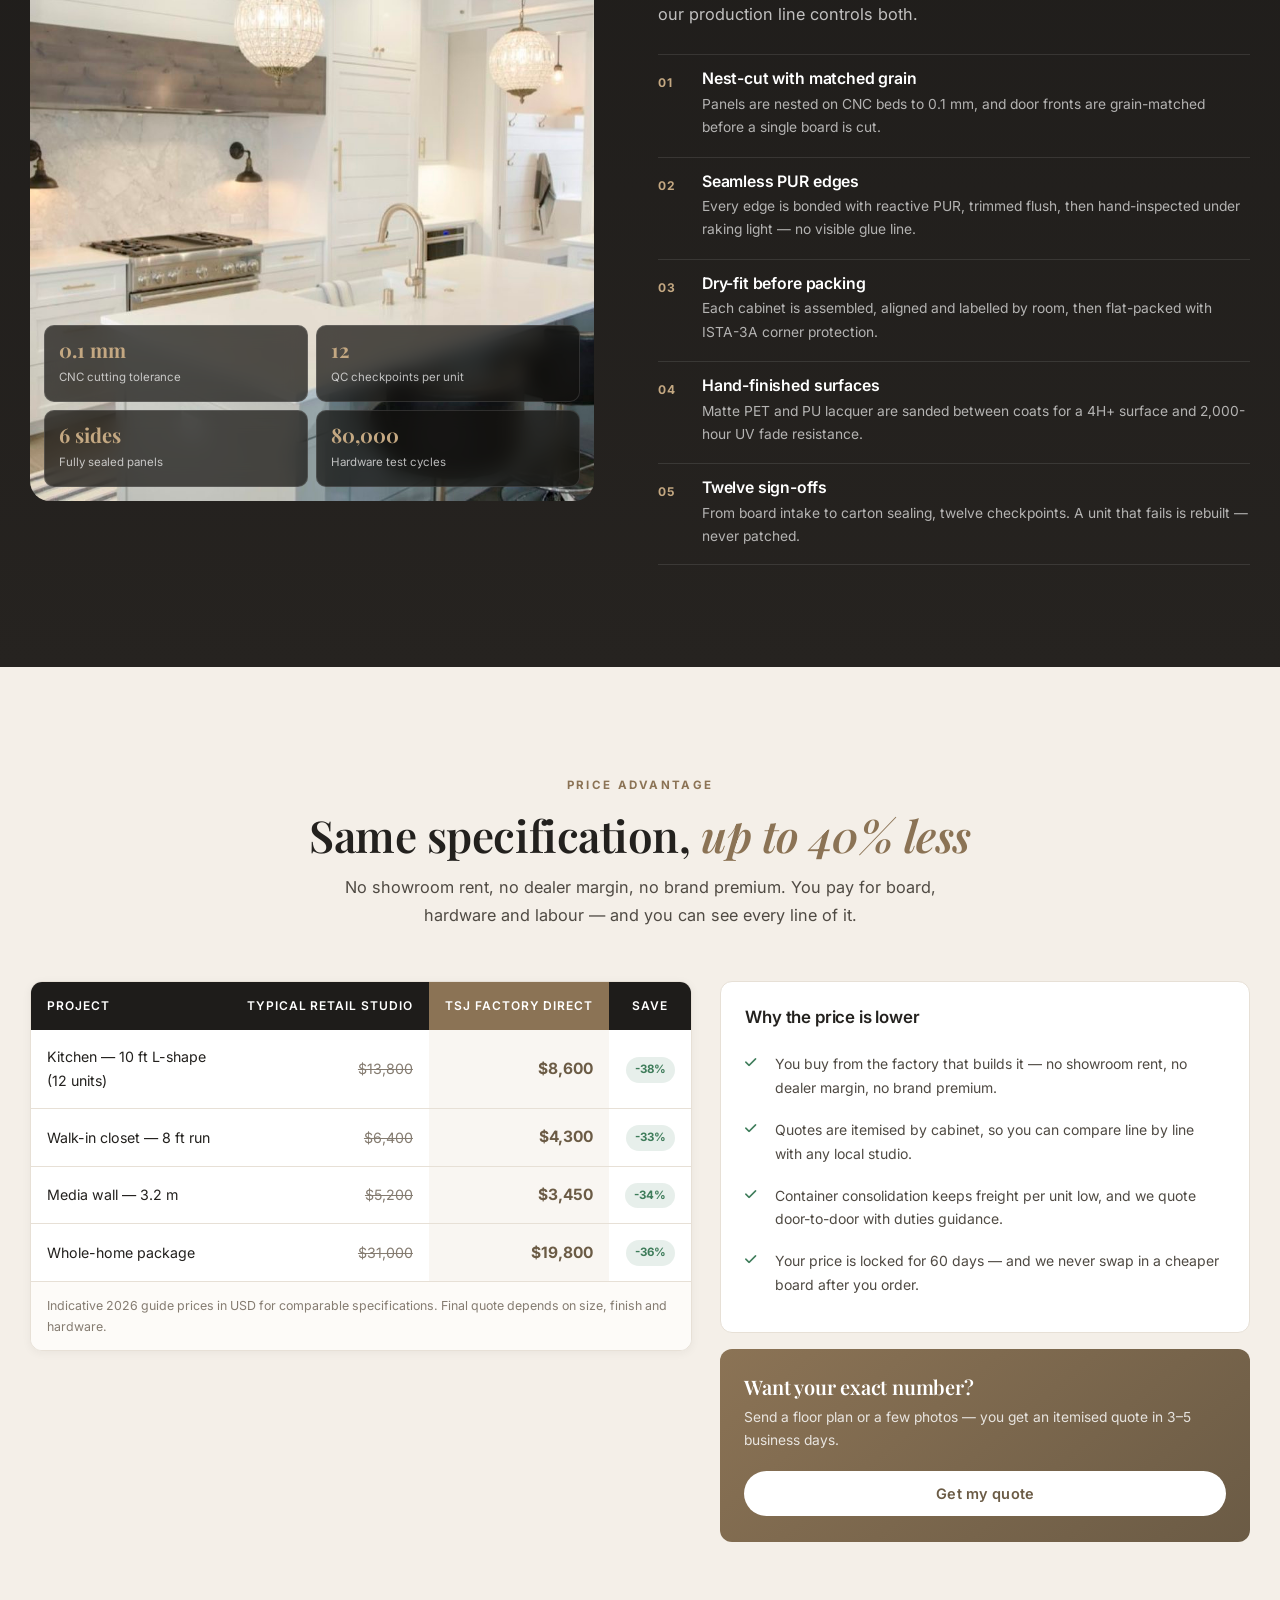
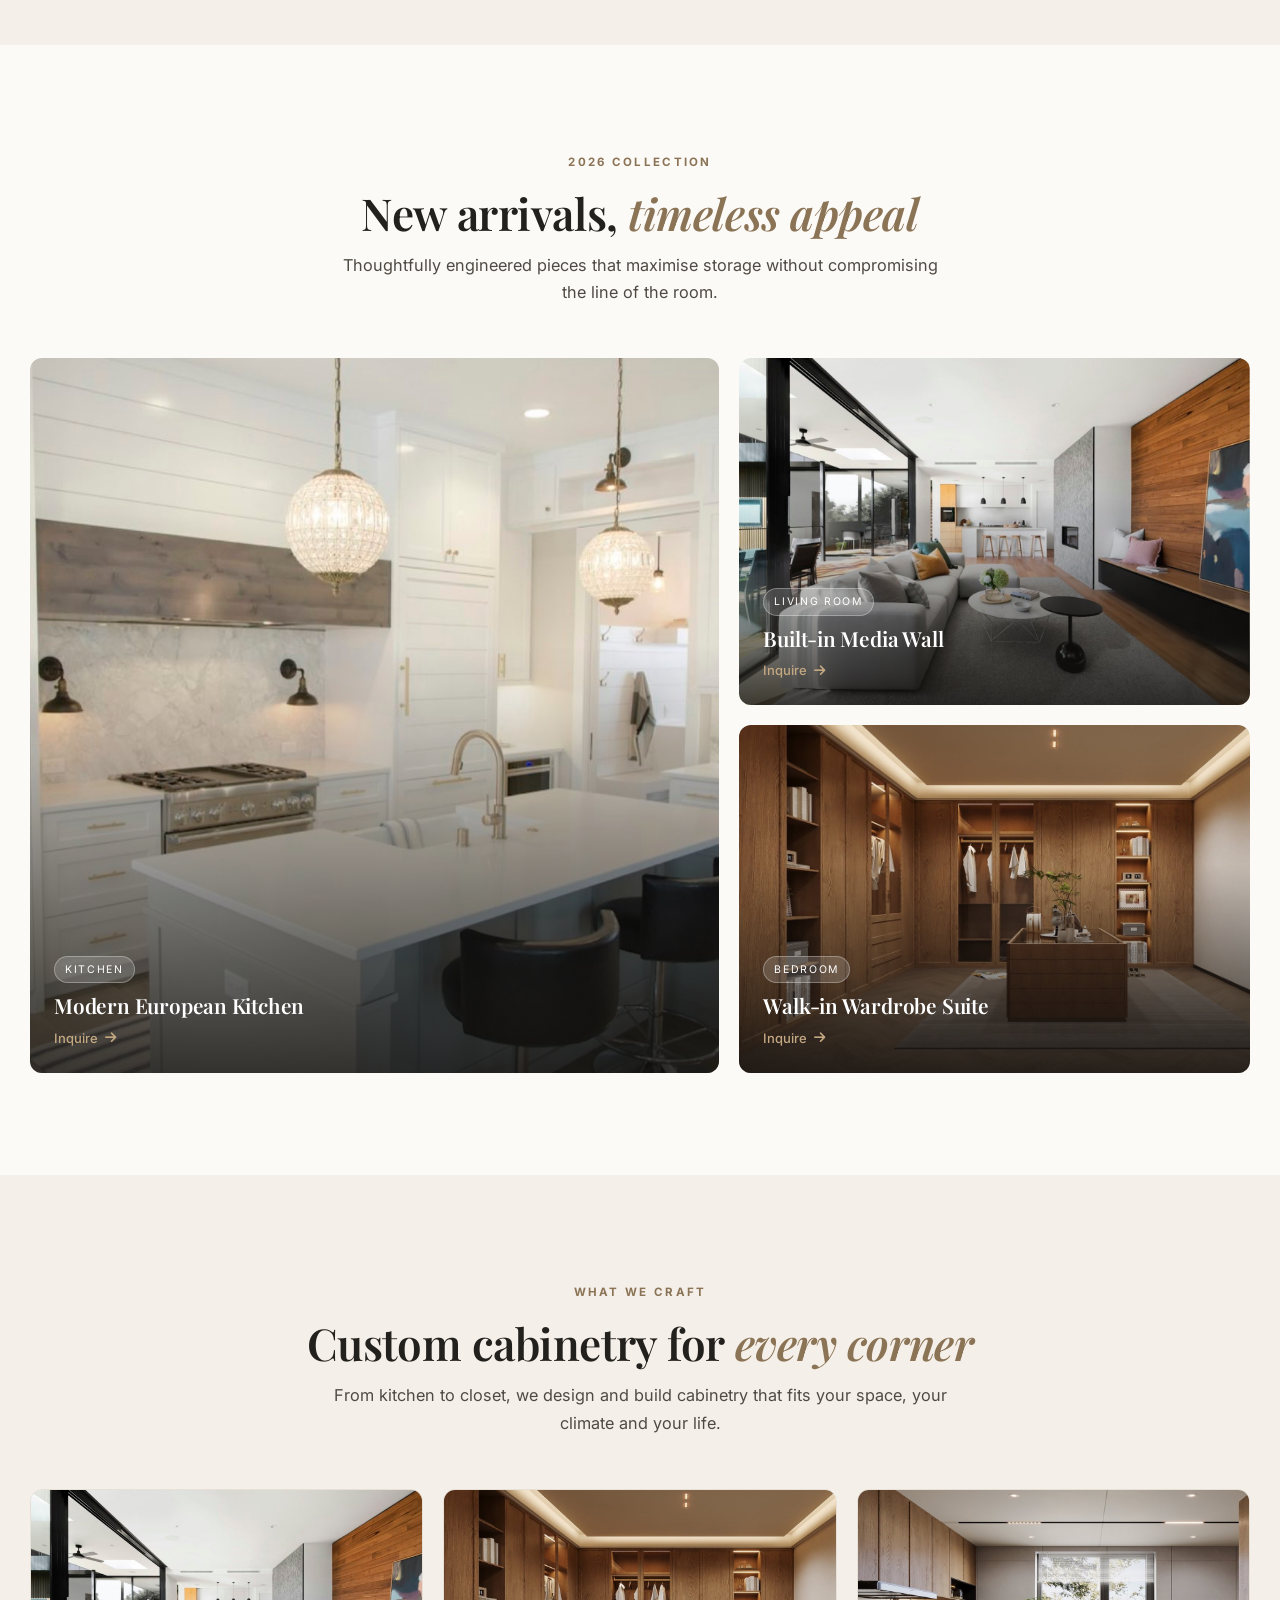
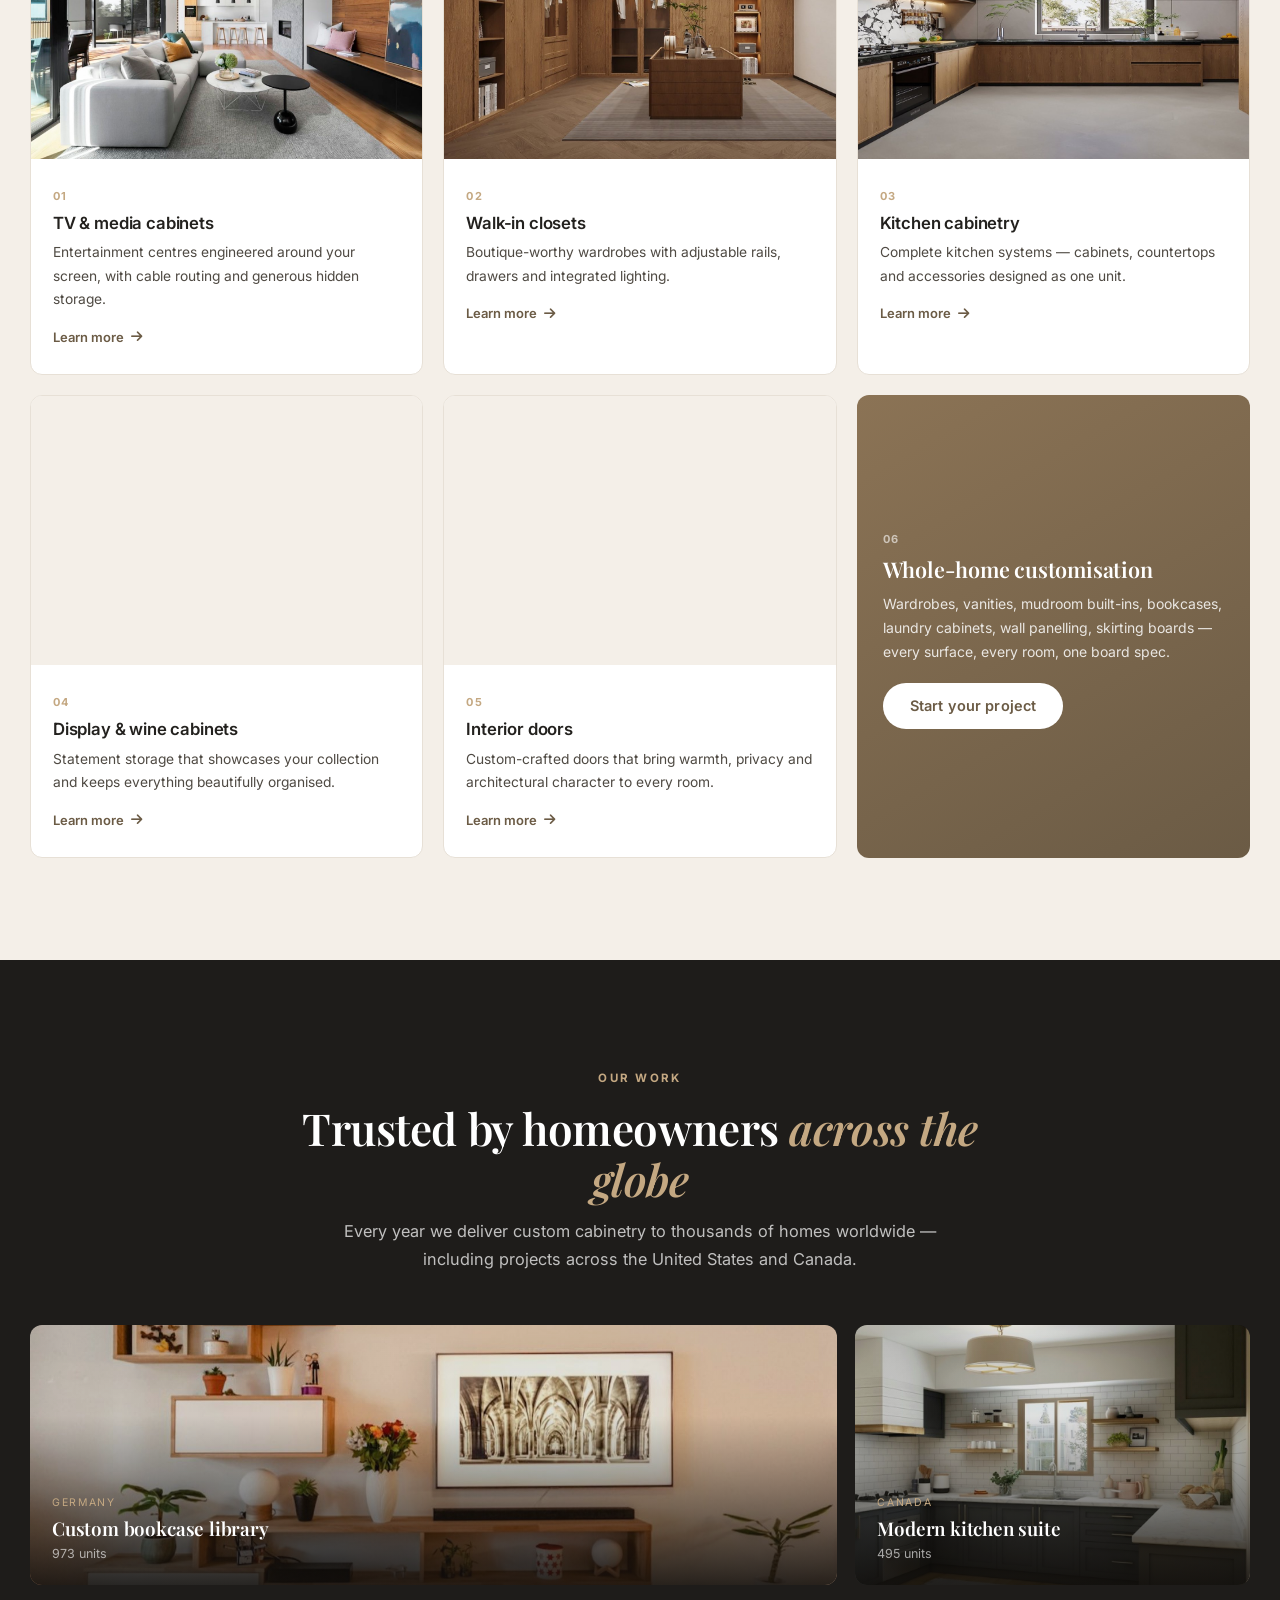
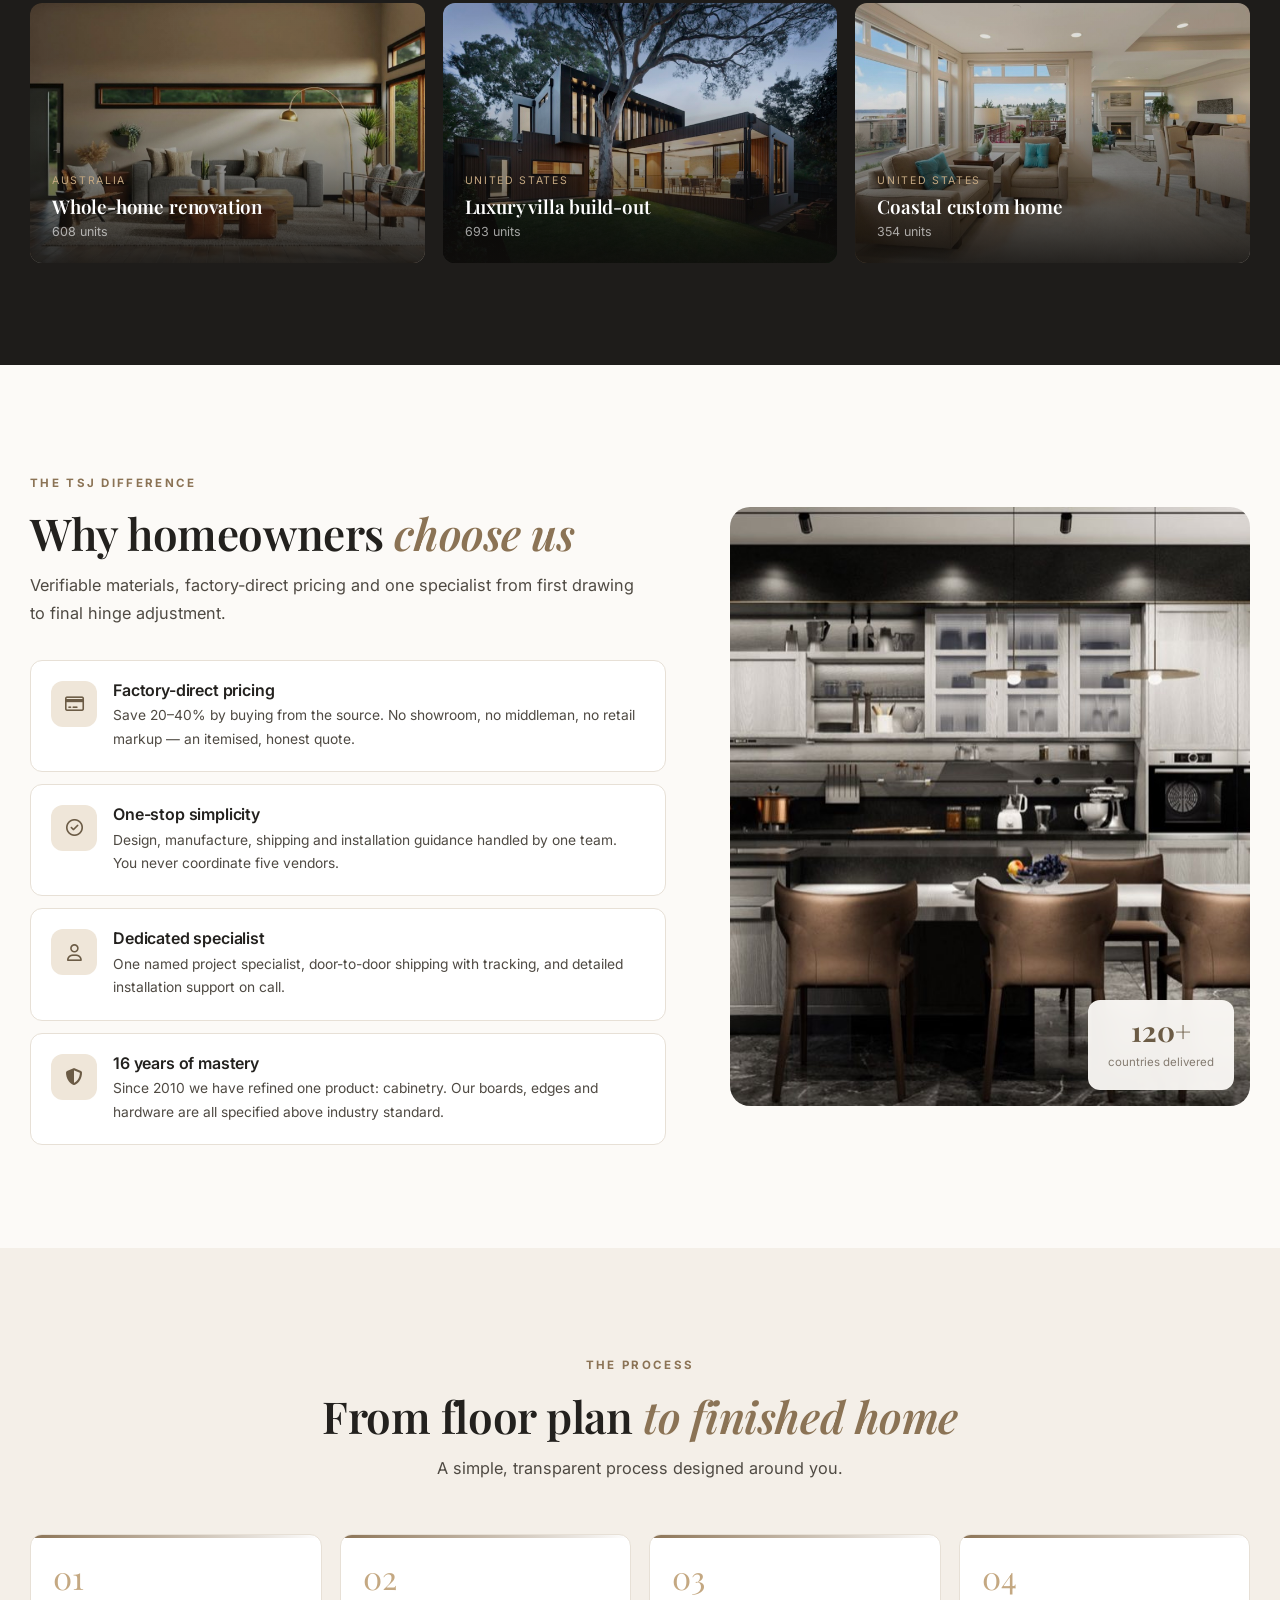
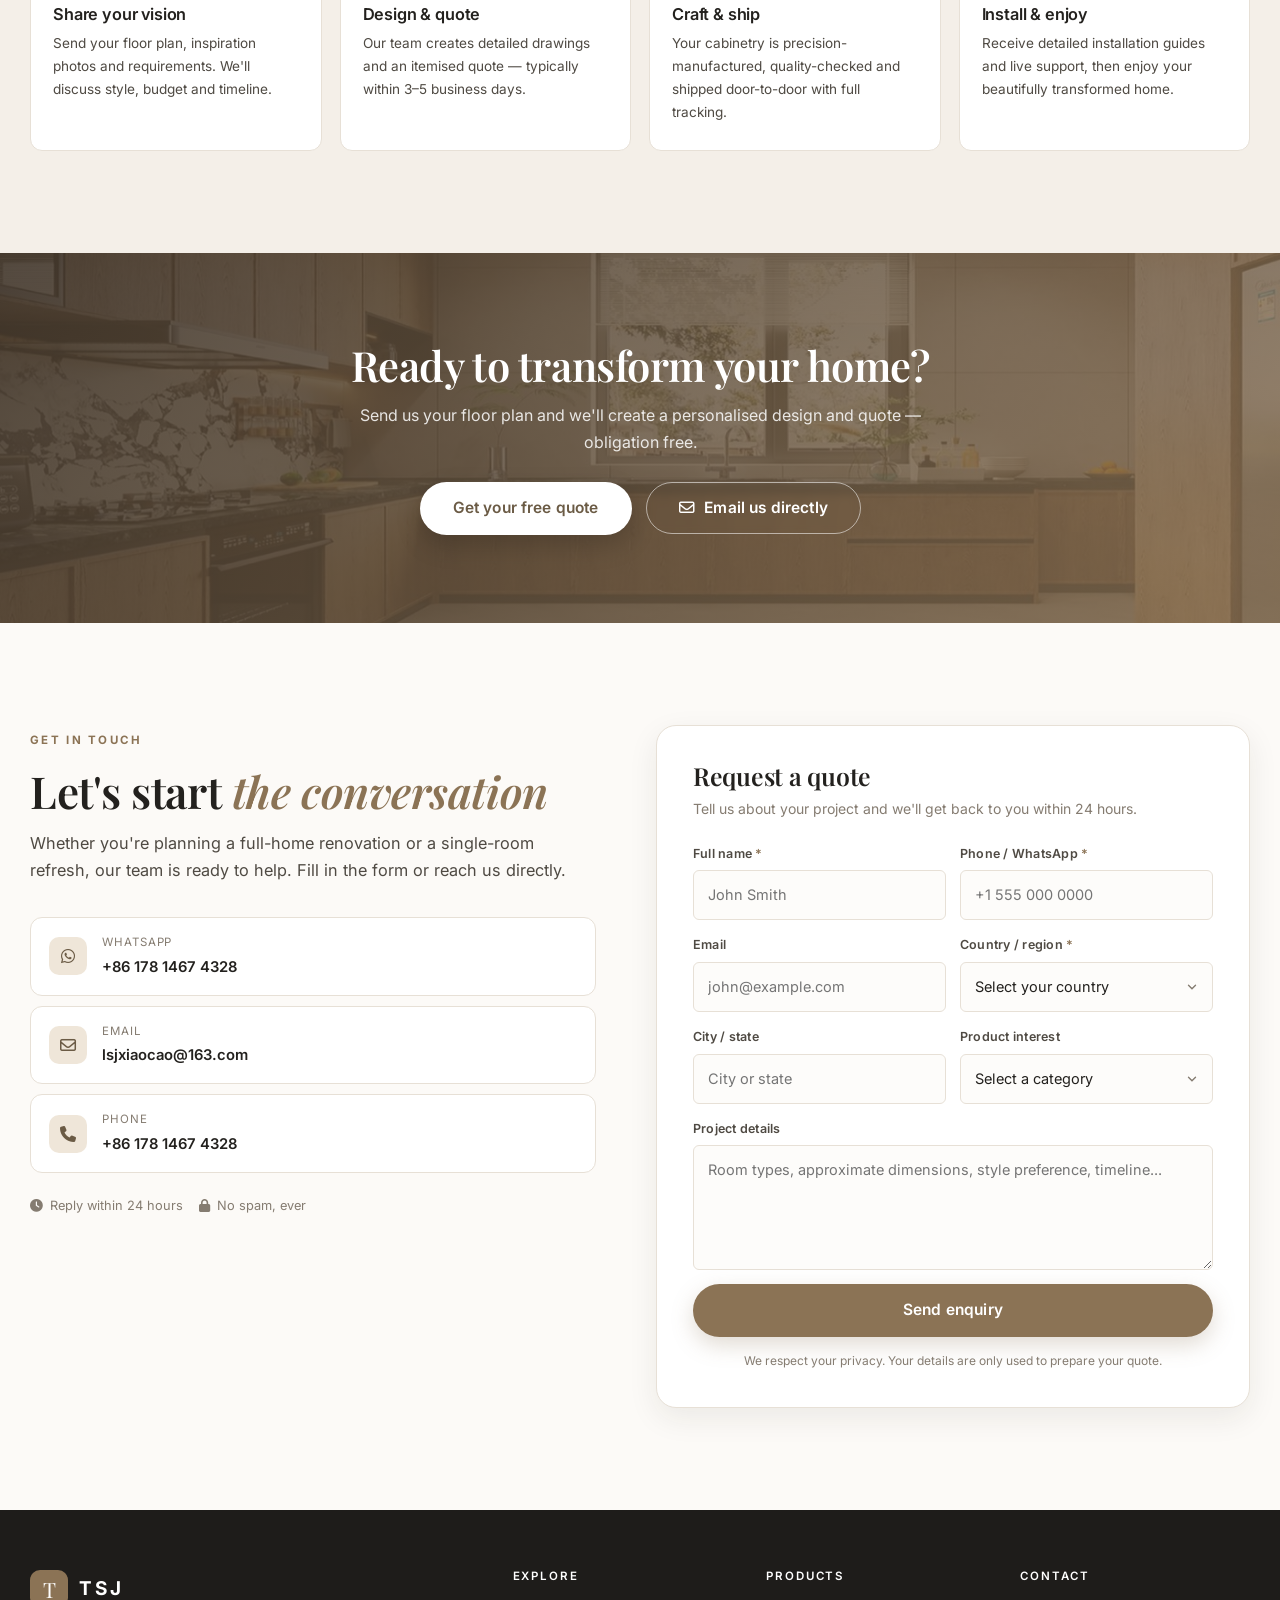
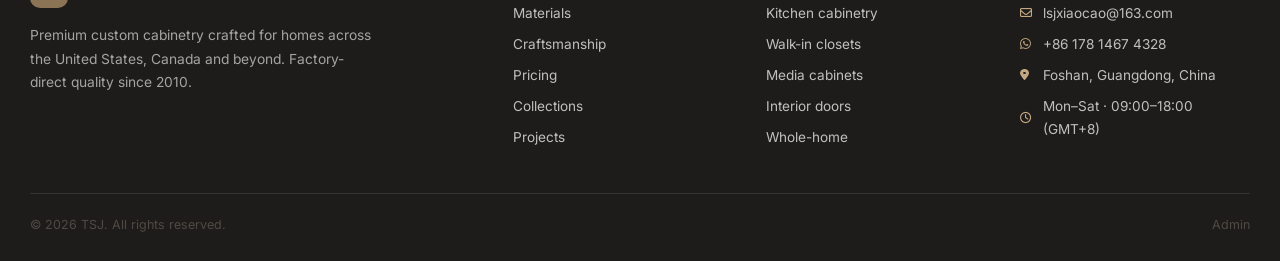
==== commit 6d047b5f: "feat(seo): 多语言 hreflang 标注" ====
--- a/index.html
+++ b/index.html
@@ -354,6 +354,6 @@
 <div class="toast-wrap" id="toastWrap" aria-live="polite"></div>
 
 <script src="js/countries.js?v=20261109"></script>
-<script src="js/site.js?v=20261113"></script>
+<script src="js/site.js?v=20261114"></script>
 </body>
 </html>
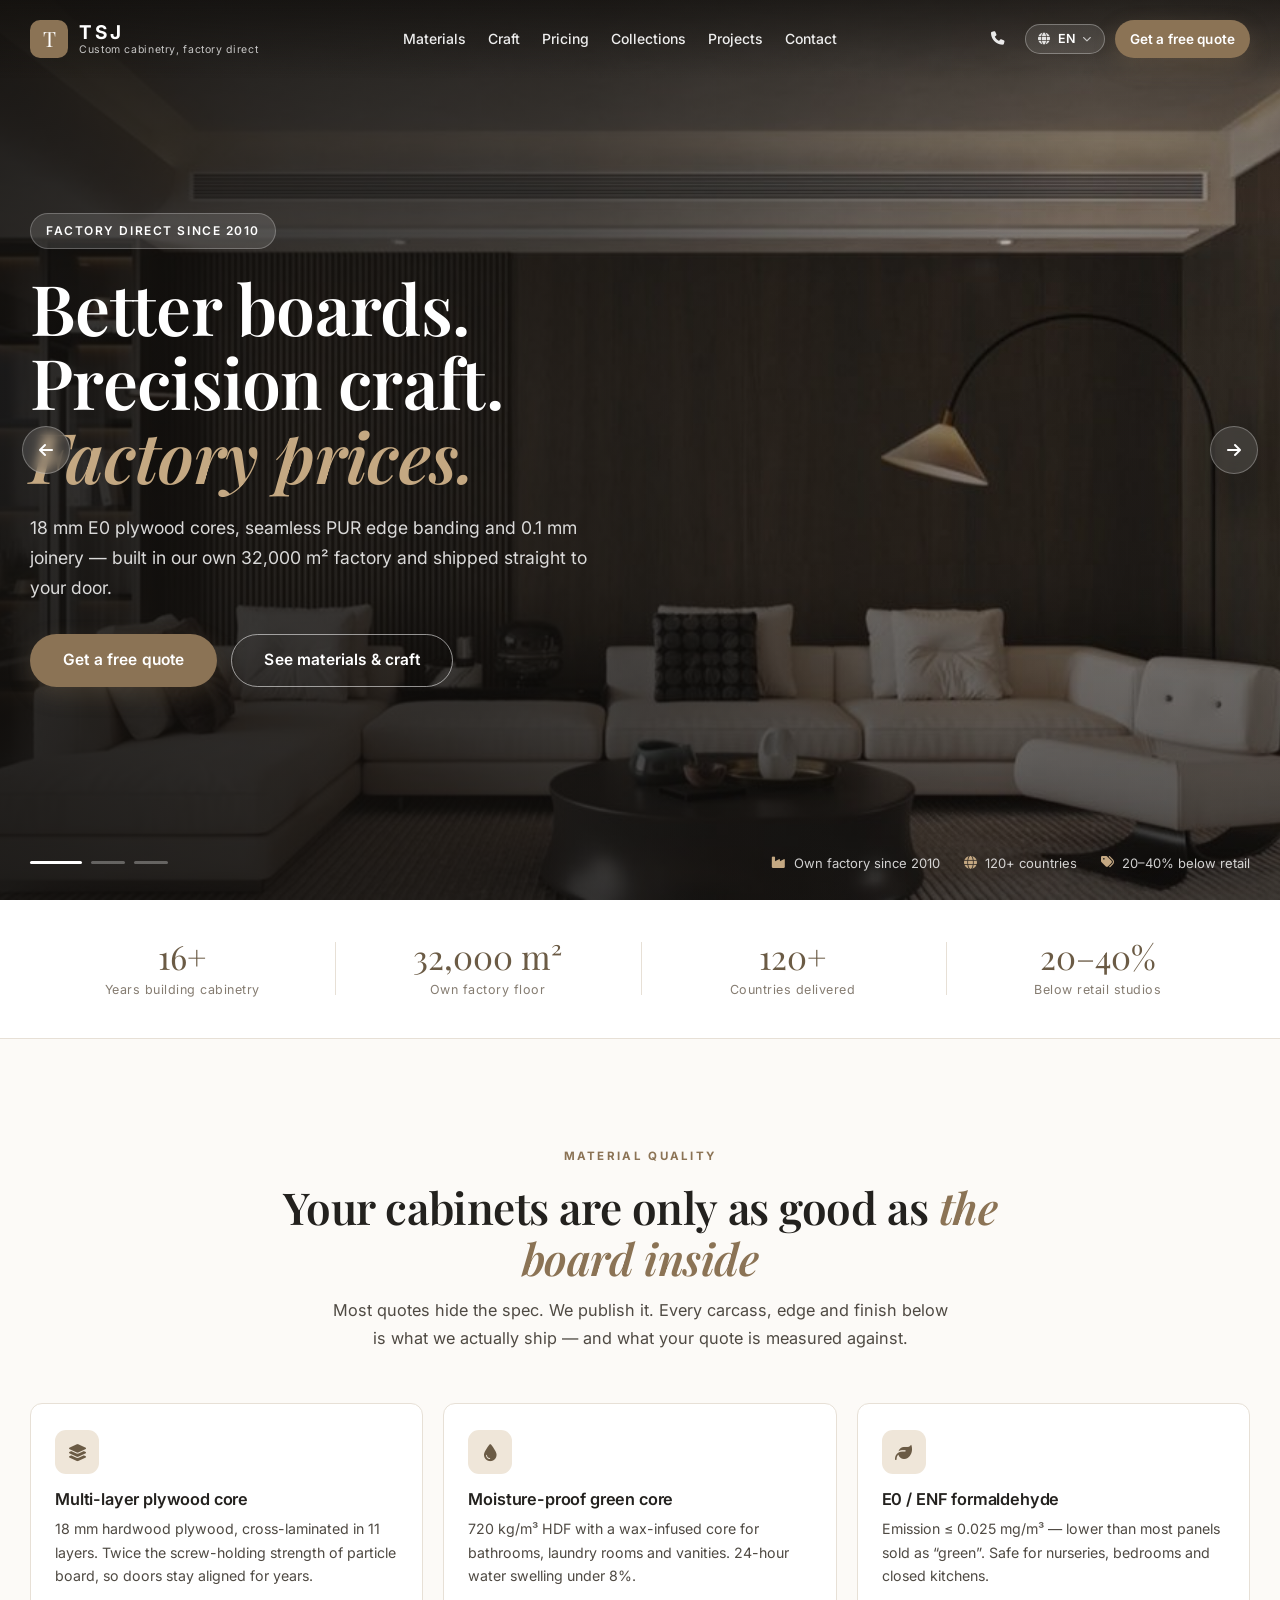
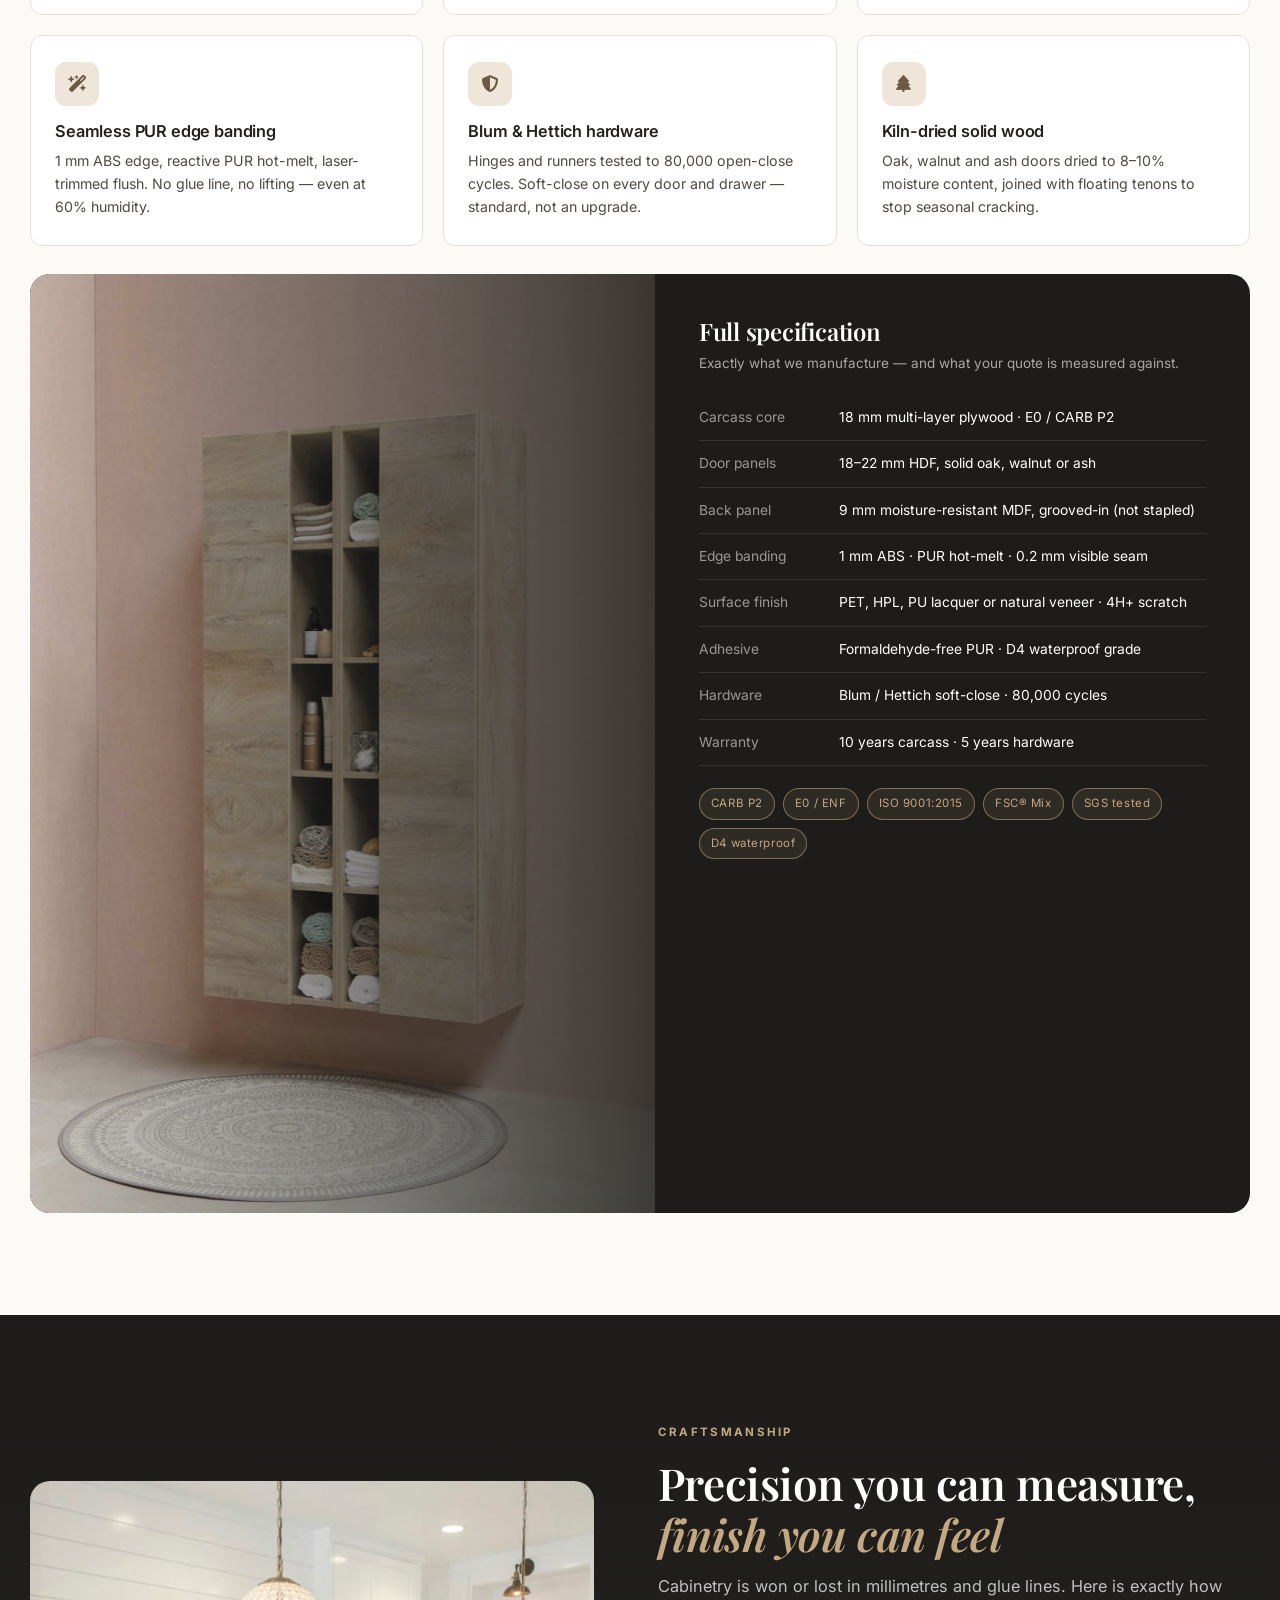
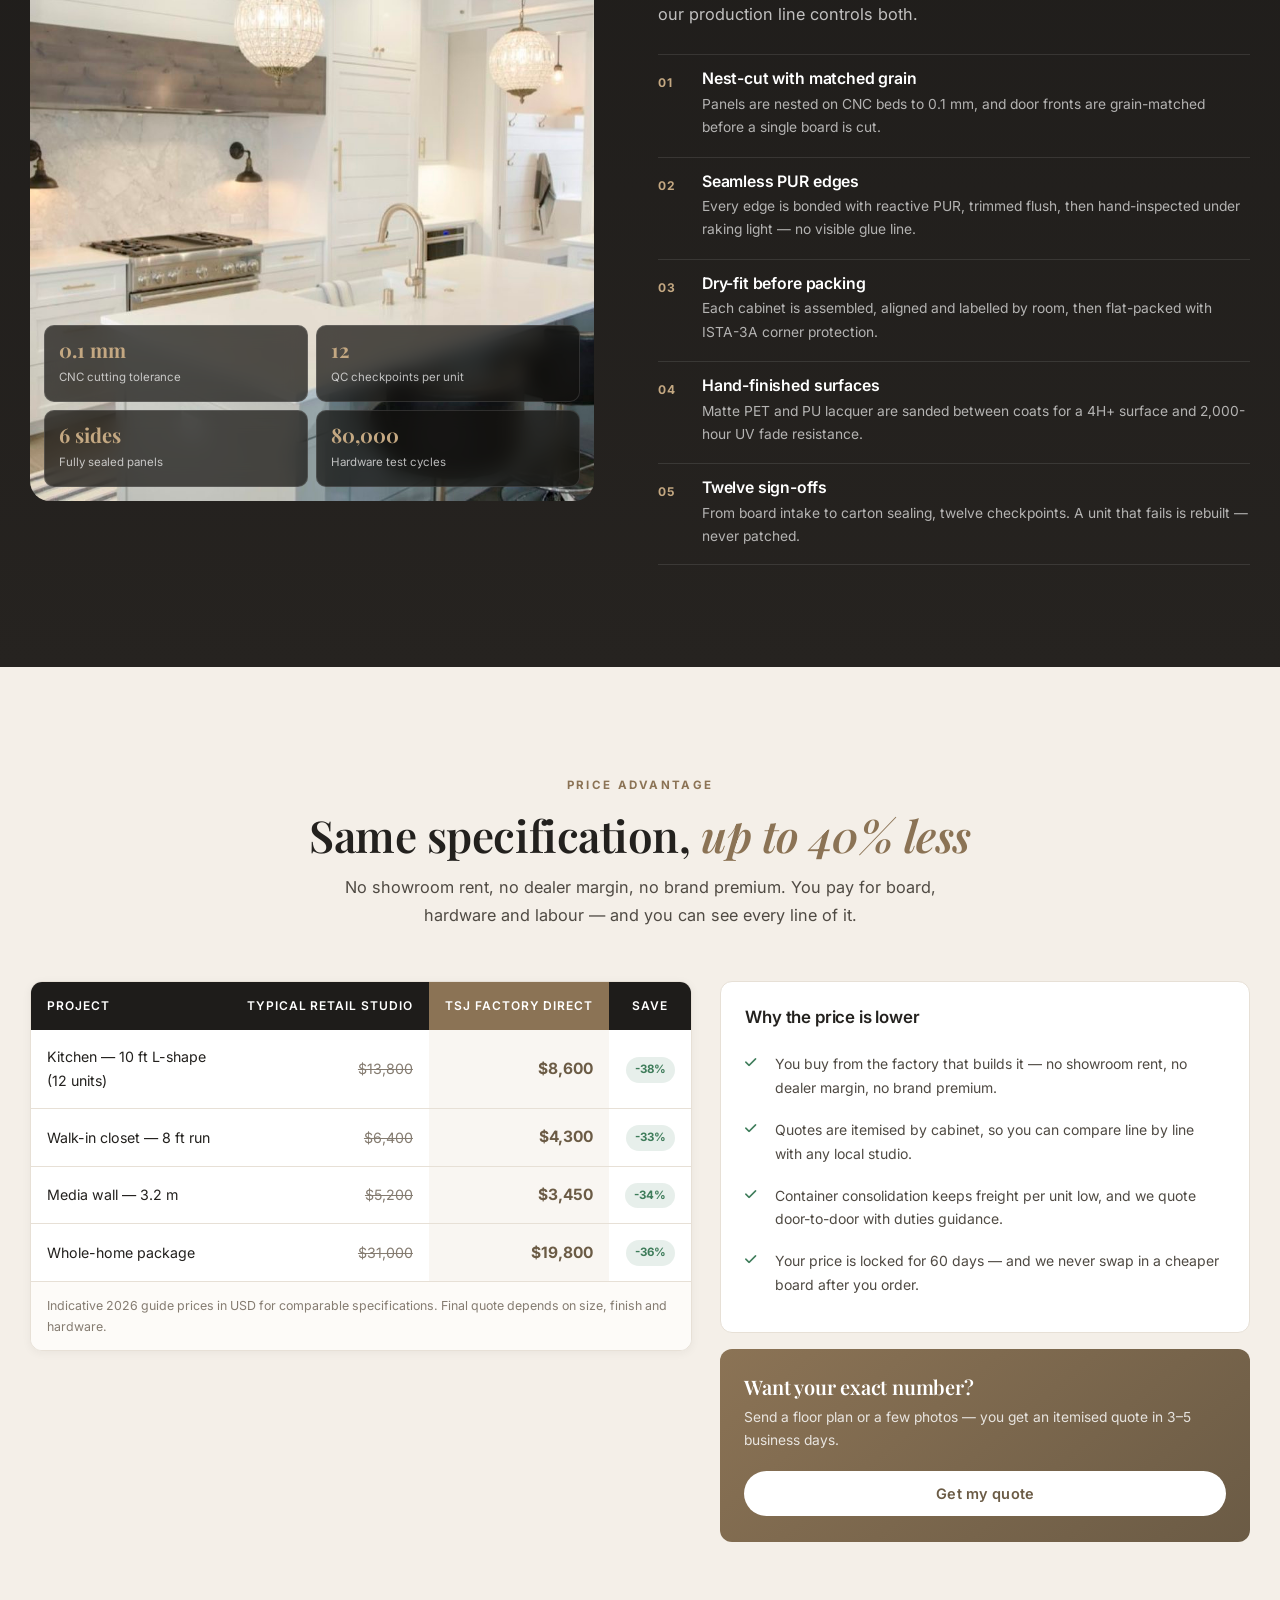
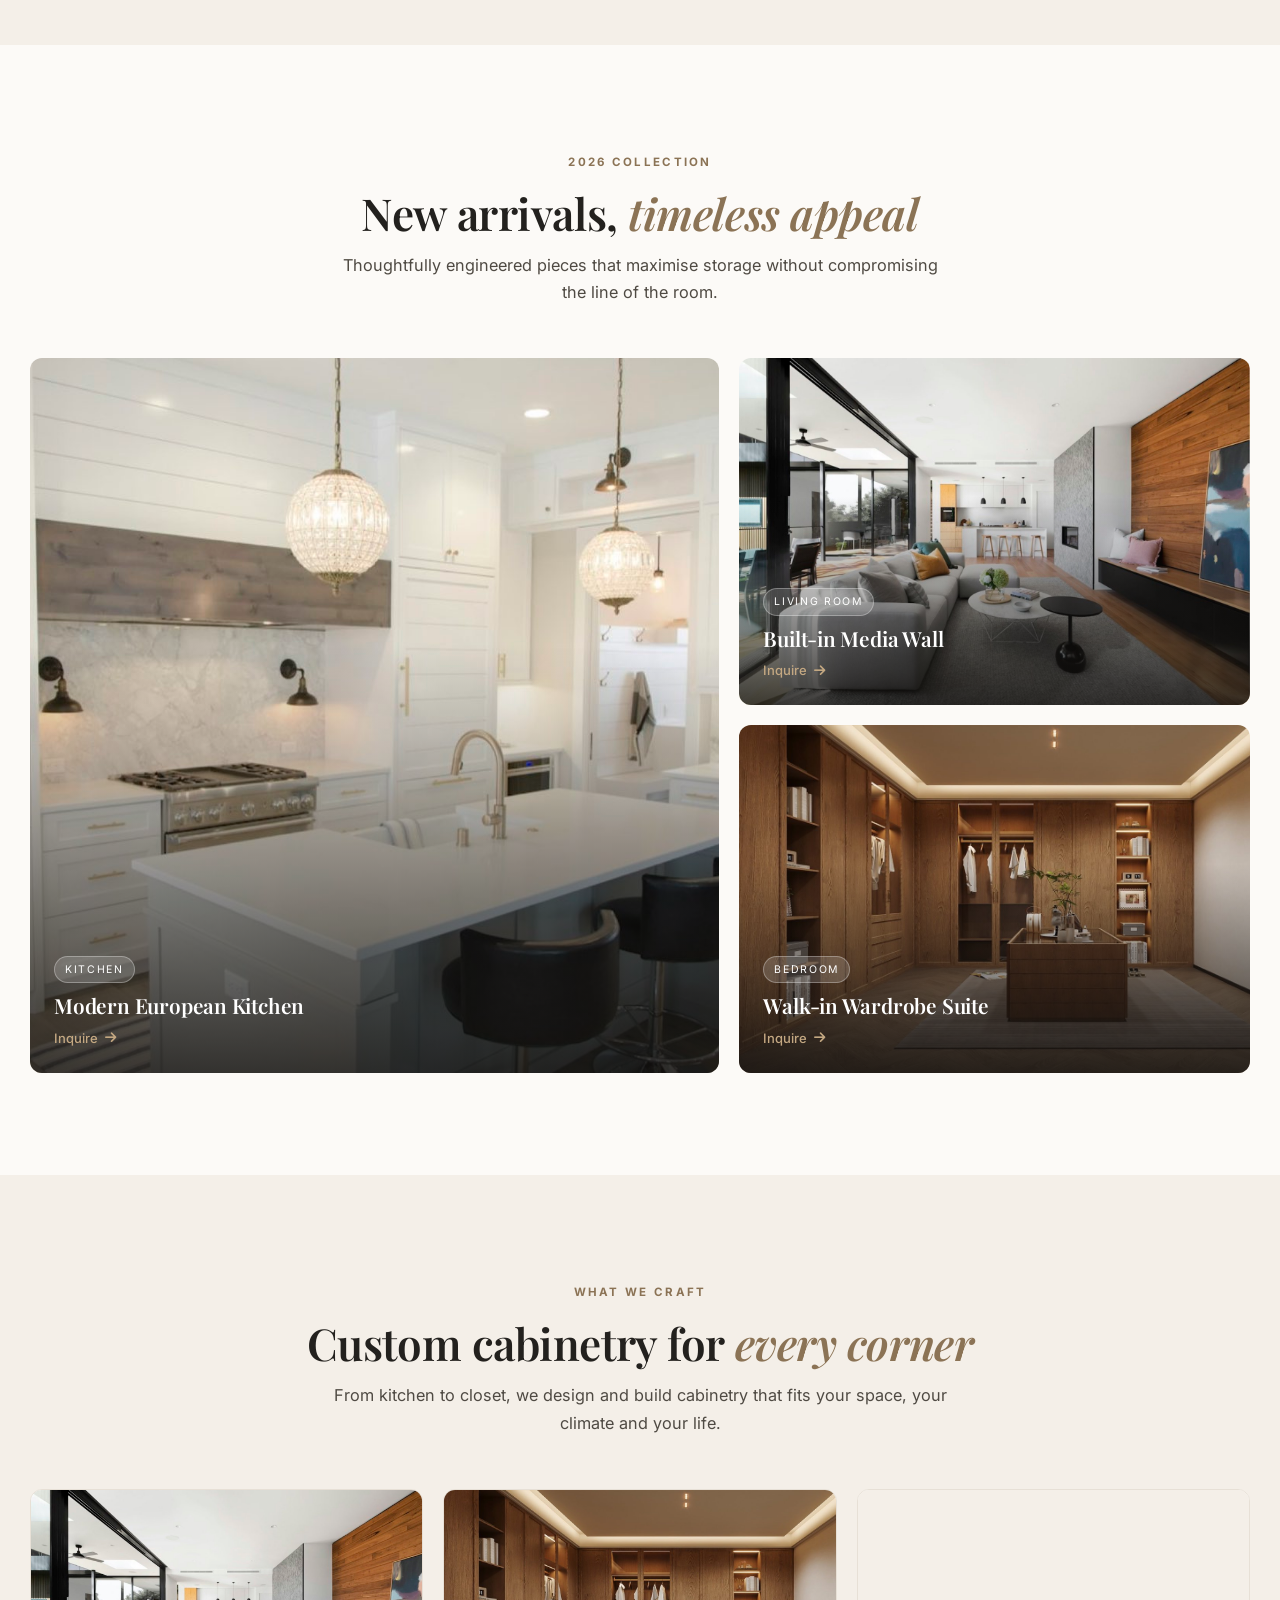
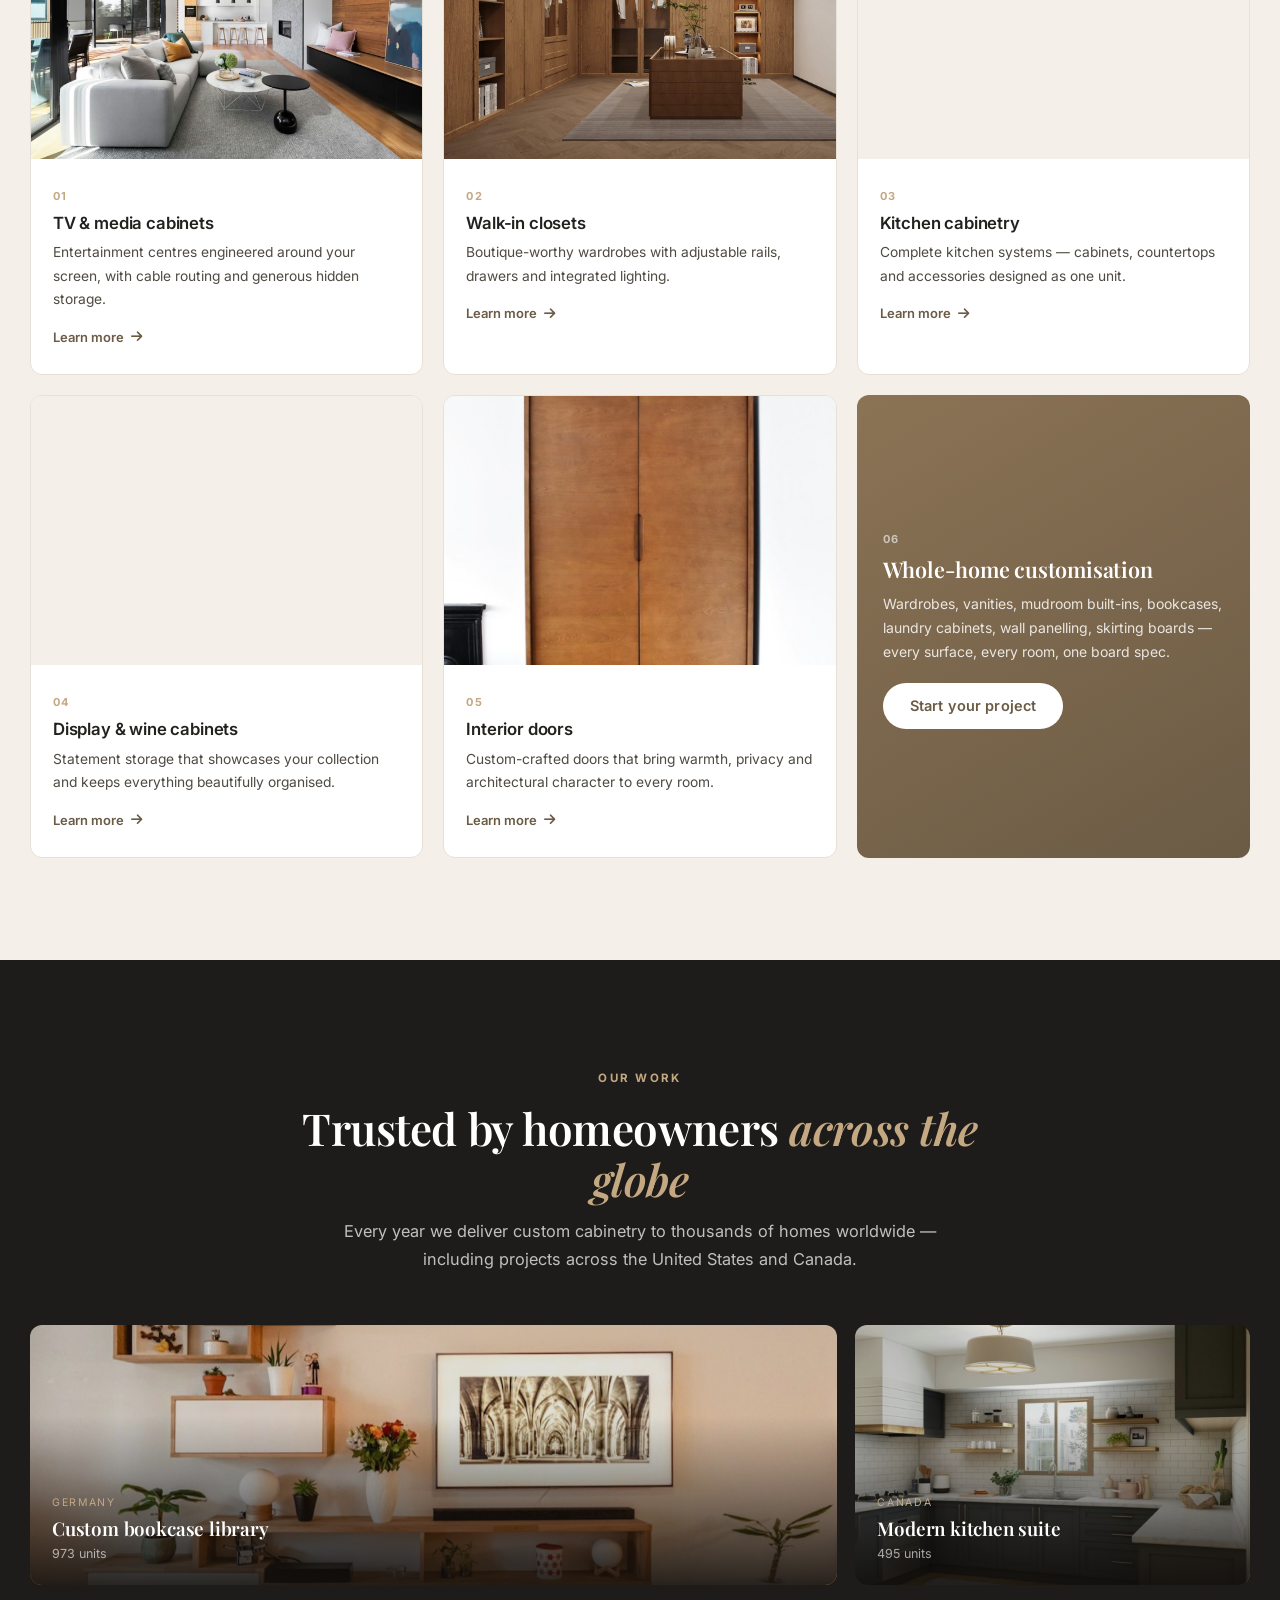
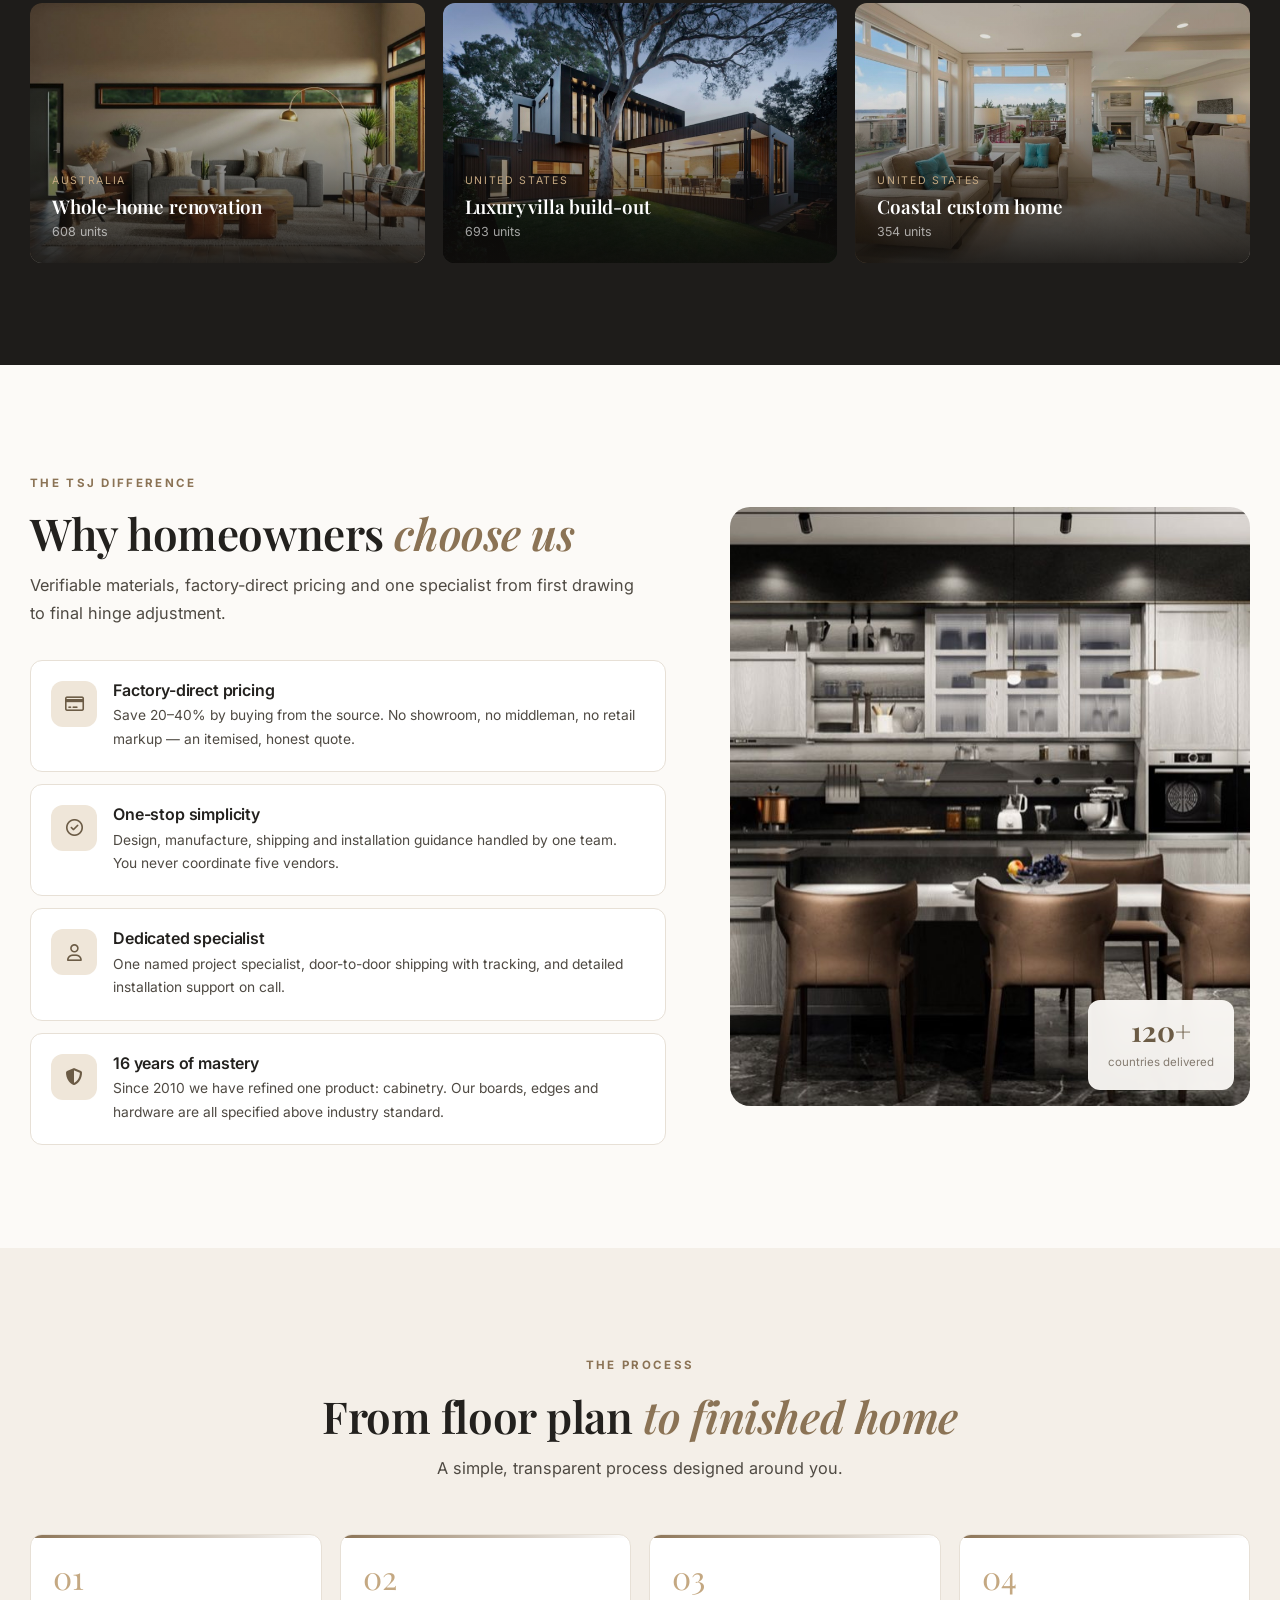
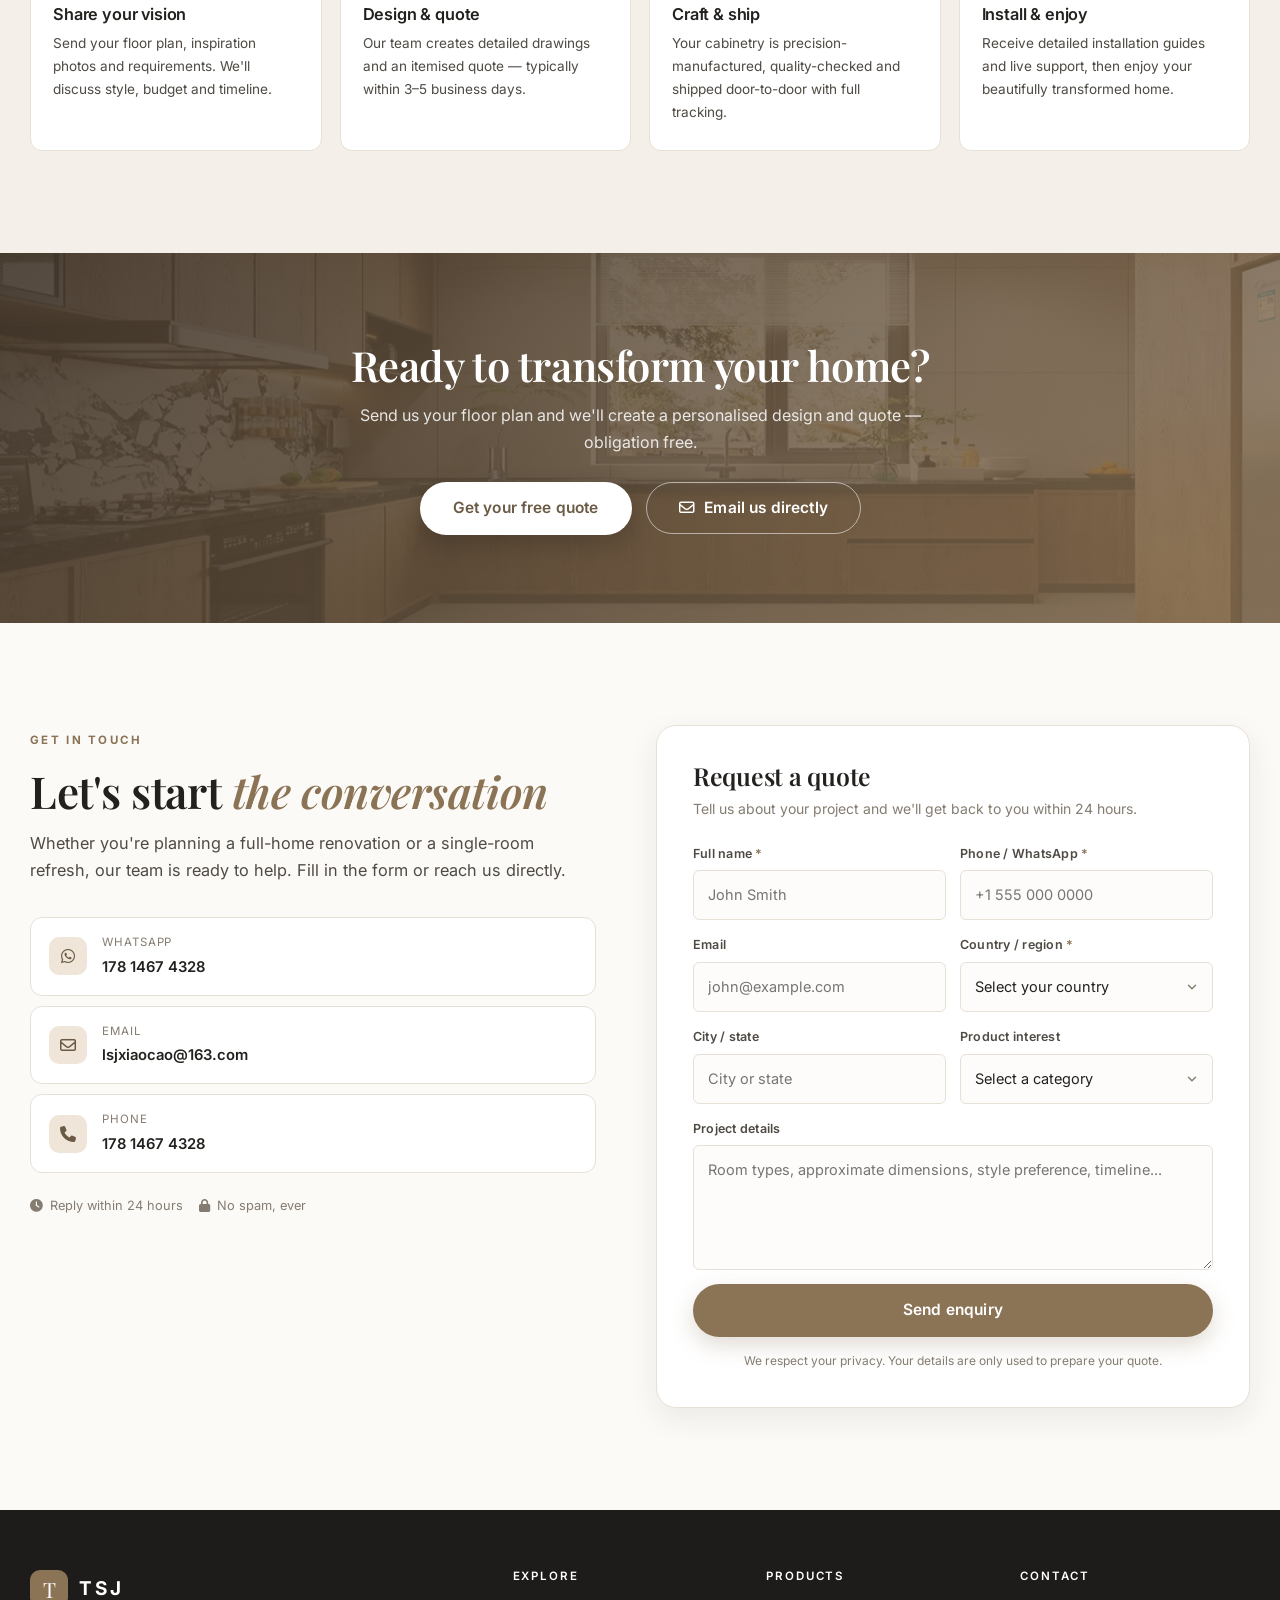
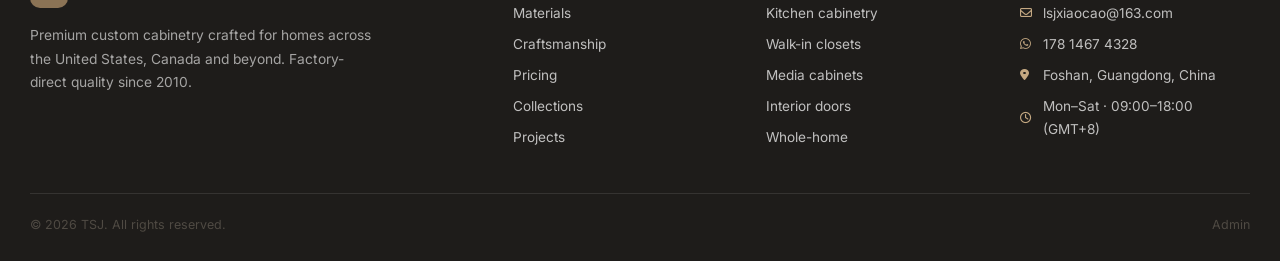
==== commit 36f53119: "content: 手机号展示改为 178 1467 4328（拨号链接保留 +86）" ====
--- a/index.html
+++ b/index.html
@@ -15,7 +15,7 @@
     <link rel="preconnect" href="https://fonts.gstatic.com" crossorigin>
     <link href="https://fonts.googleapis.com/css2?family=Inter:wght@300;400;500;600;700&family=Playfair+Display:ital,wght@0,500;0,600;0,700;1,500&display=swap" rel="stylesheet">
     <link rel="stylesheet" href="https://cdnjs.cloudflare.com/ajax/libs/font-awesome/6.5.1/css/all.min.css">
-    <link rel="stylesheet" href="css/style.css?v=20261113">
+    <link rel="stylesheet" href="css/style.css?v=20261114">
 </head>
 <body>
 <a class="skip-link" href="#main" data-i18n="ui.skip">Skip to content</a>
@@ -54,7 +54,7 @@
         <div class="header-actions">
             <a class="header-phone" id="headerPhone" href="tel:+8617814674328">
                 <i class="fa-solid fa-phone"></i>
-                <span>+86 178 1467 4328</span>
+                <span>178 1467 4328</span>
             </a>
             <div class="lang" id="langSwitch"></div>
             <button class="btn btn-primary btn-sm" data-open-lead data-i18n="ui.quote">Get a free quote</button>
@@ -354,6 +354,6 @@
 <div class="toast-wrap" id="toastWrap" aria-live="polite"></div>
 
 <script src="js/countries.js?v=20261109"></script>
-<script src="js/site.js?v=20261114"></script>
+<script src="js/site.js?v=20261115"></script>
 </body>
 </html>
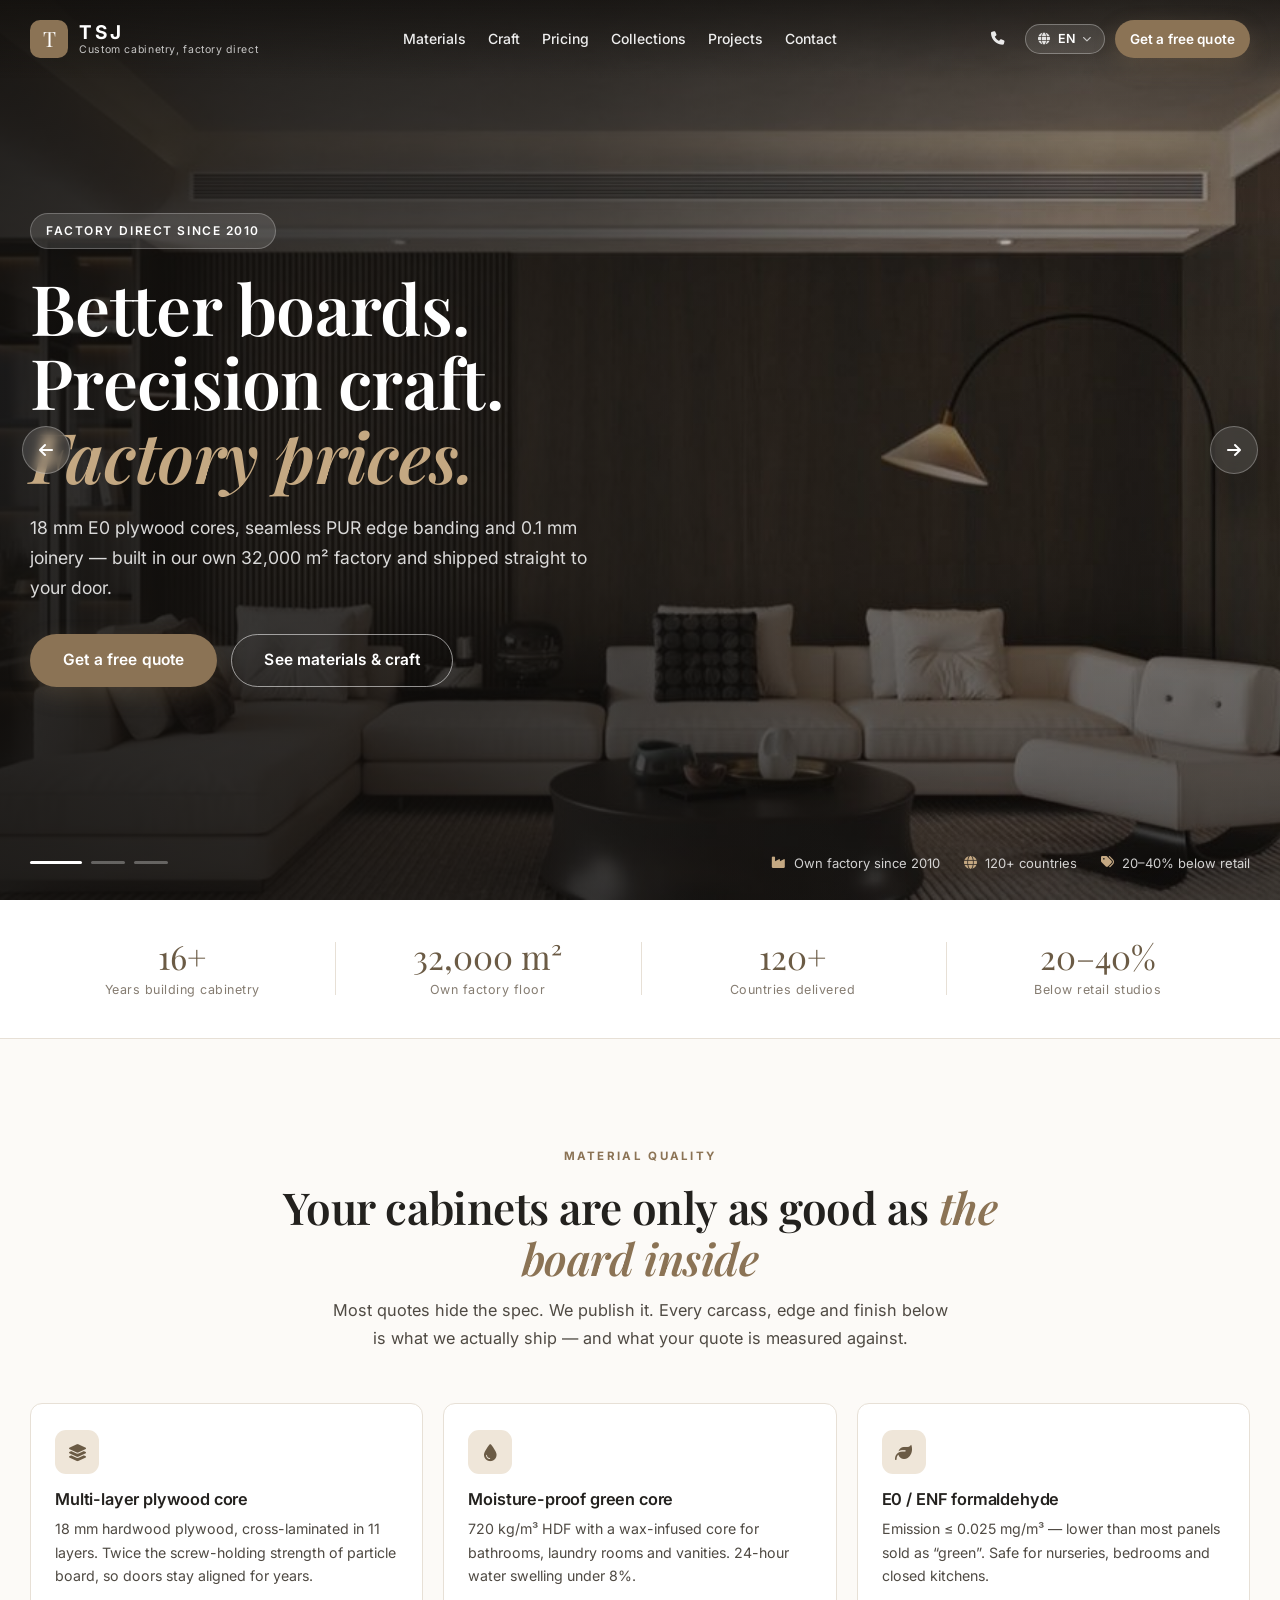
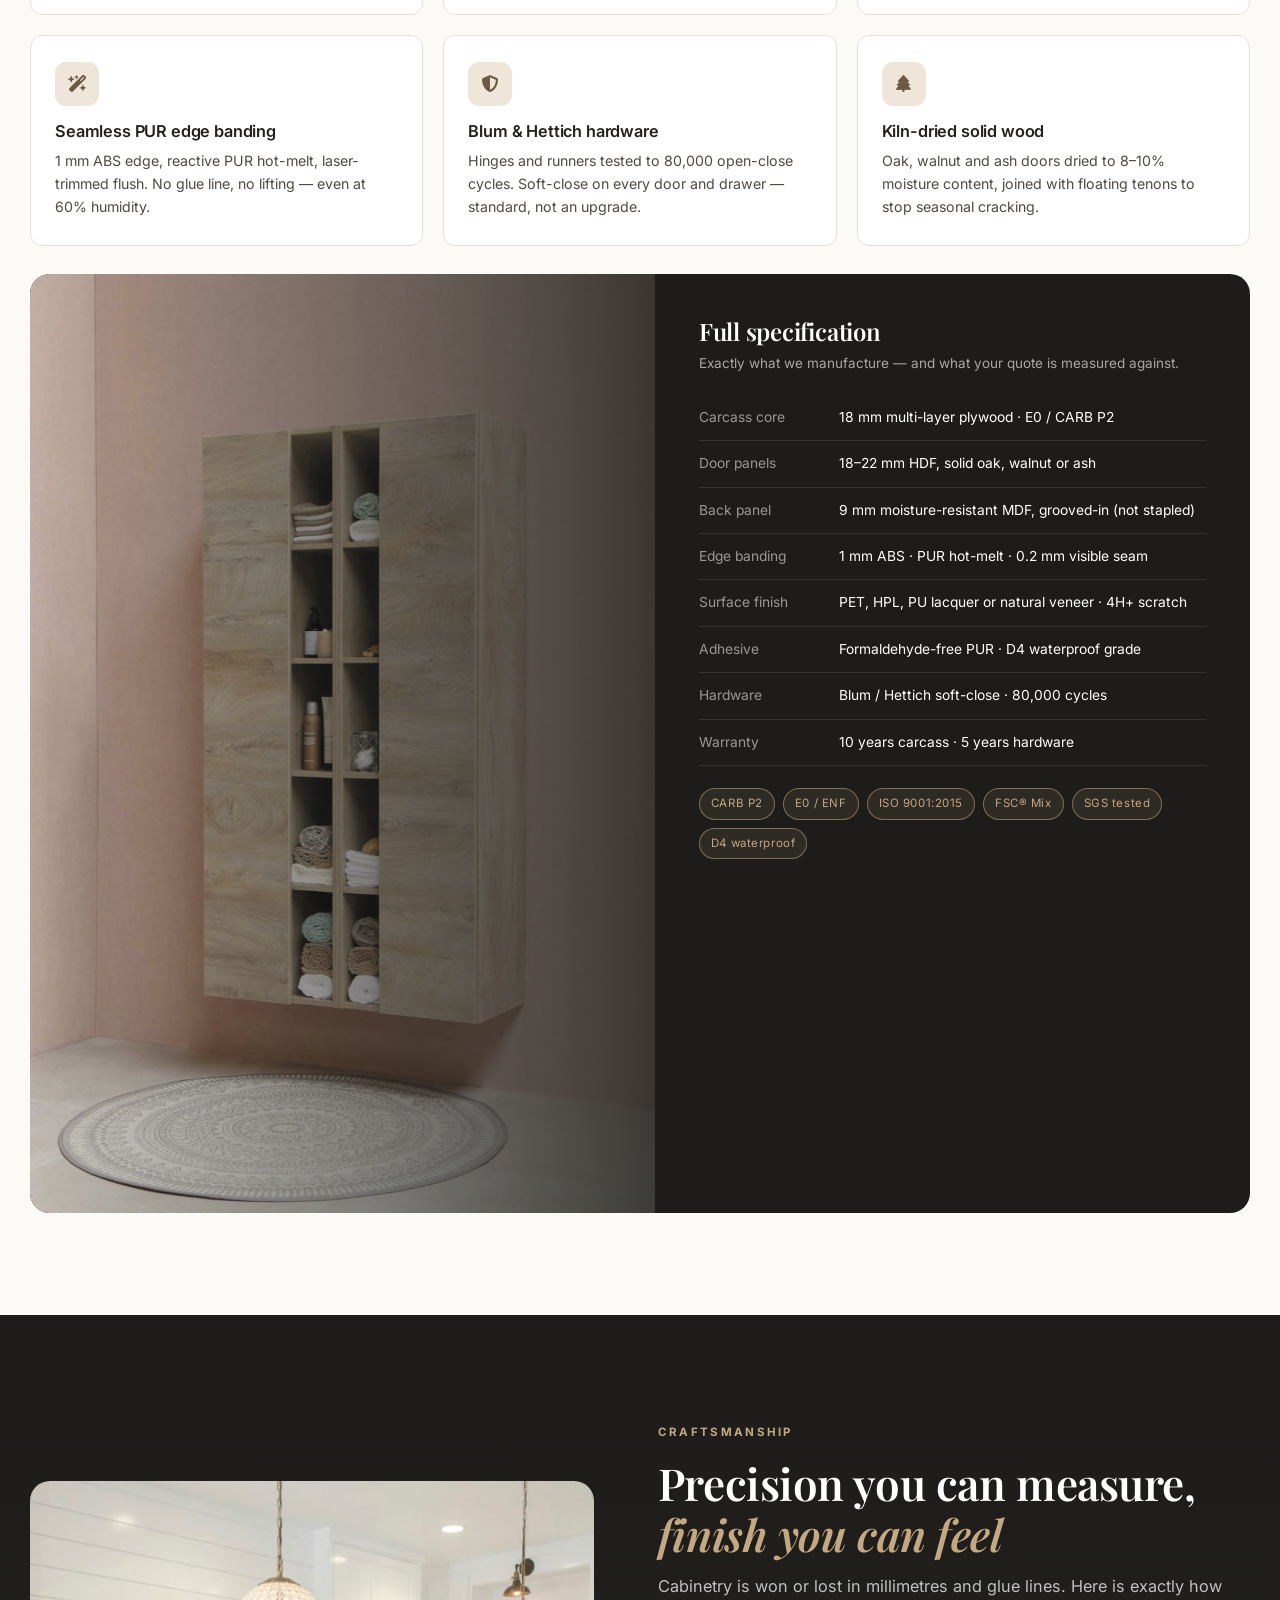
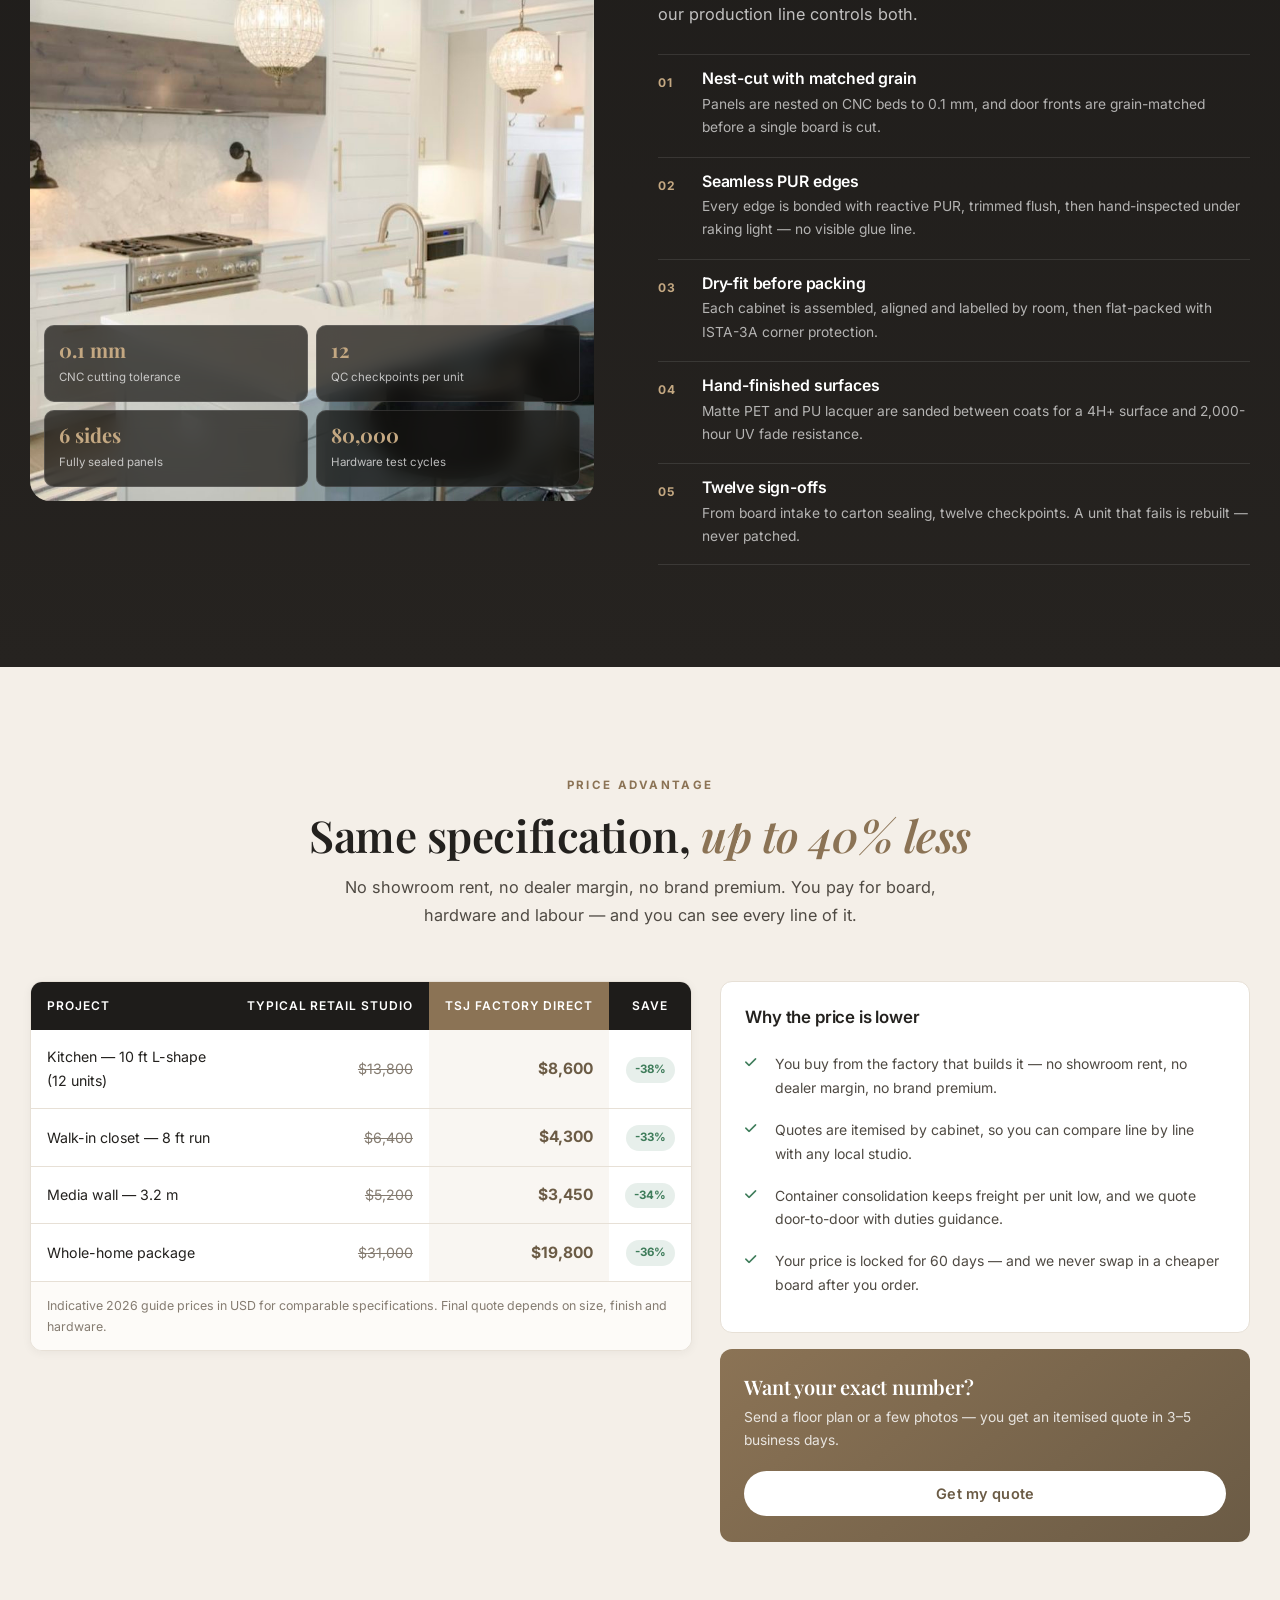
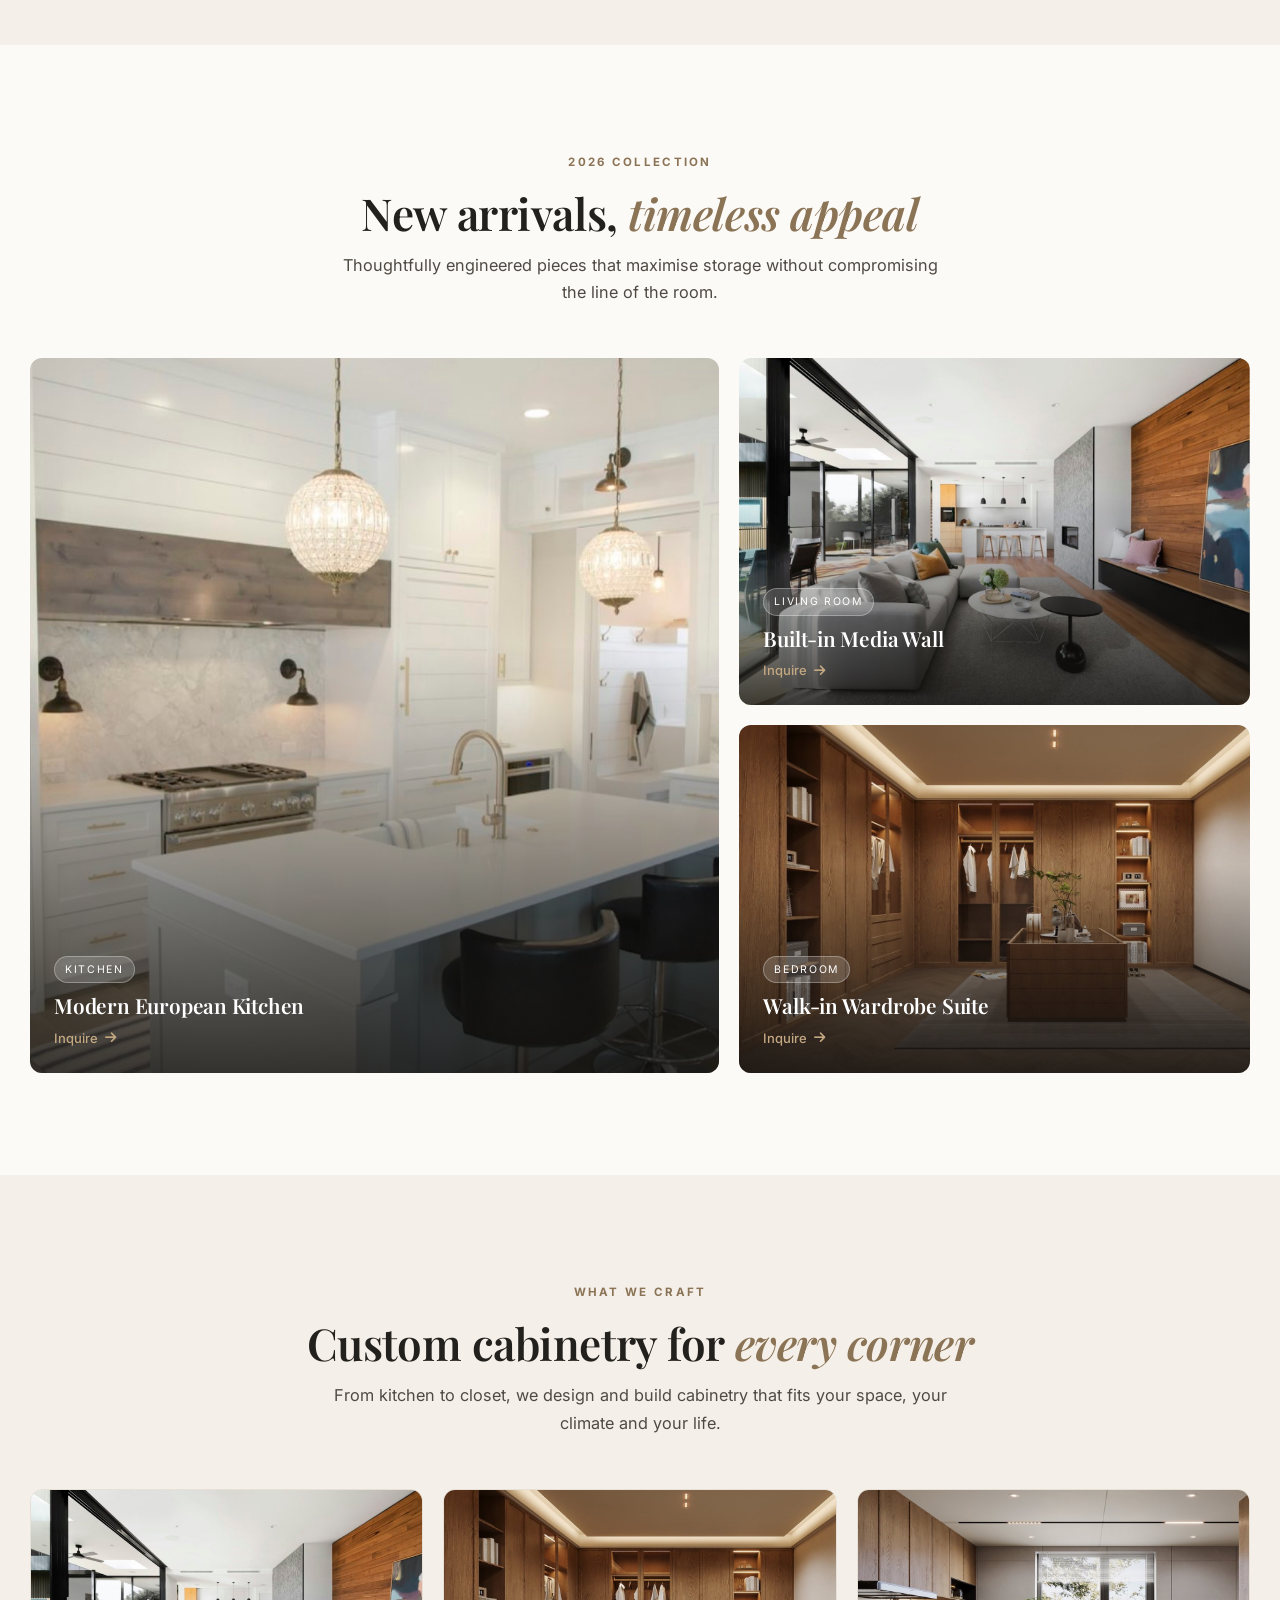
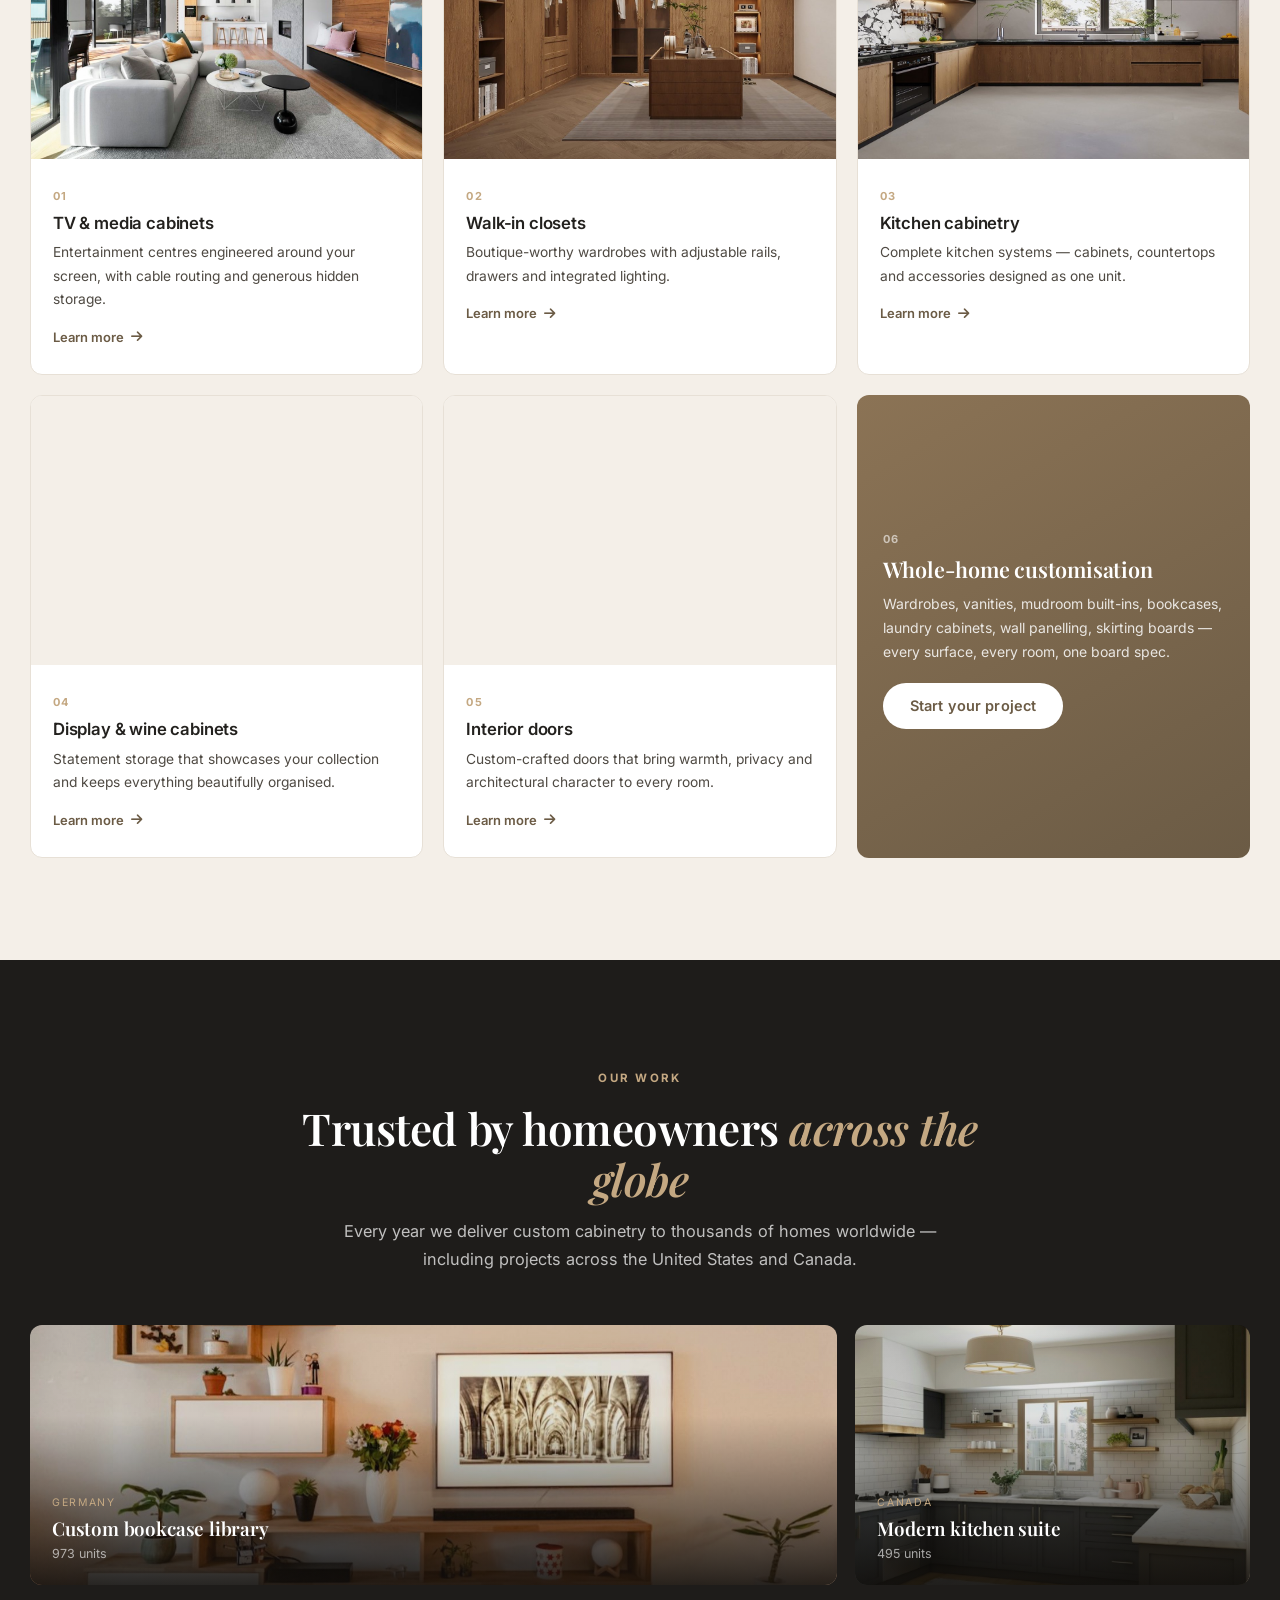
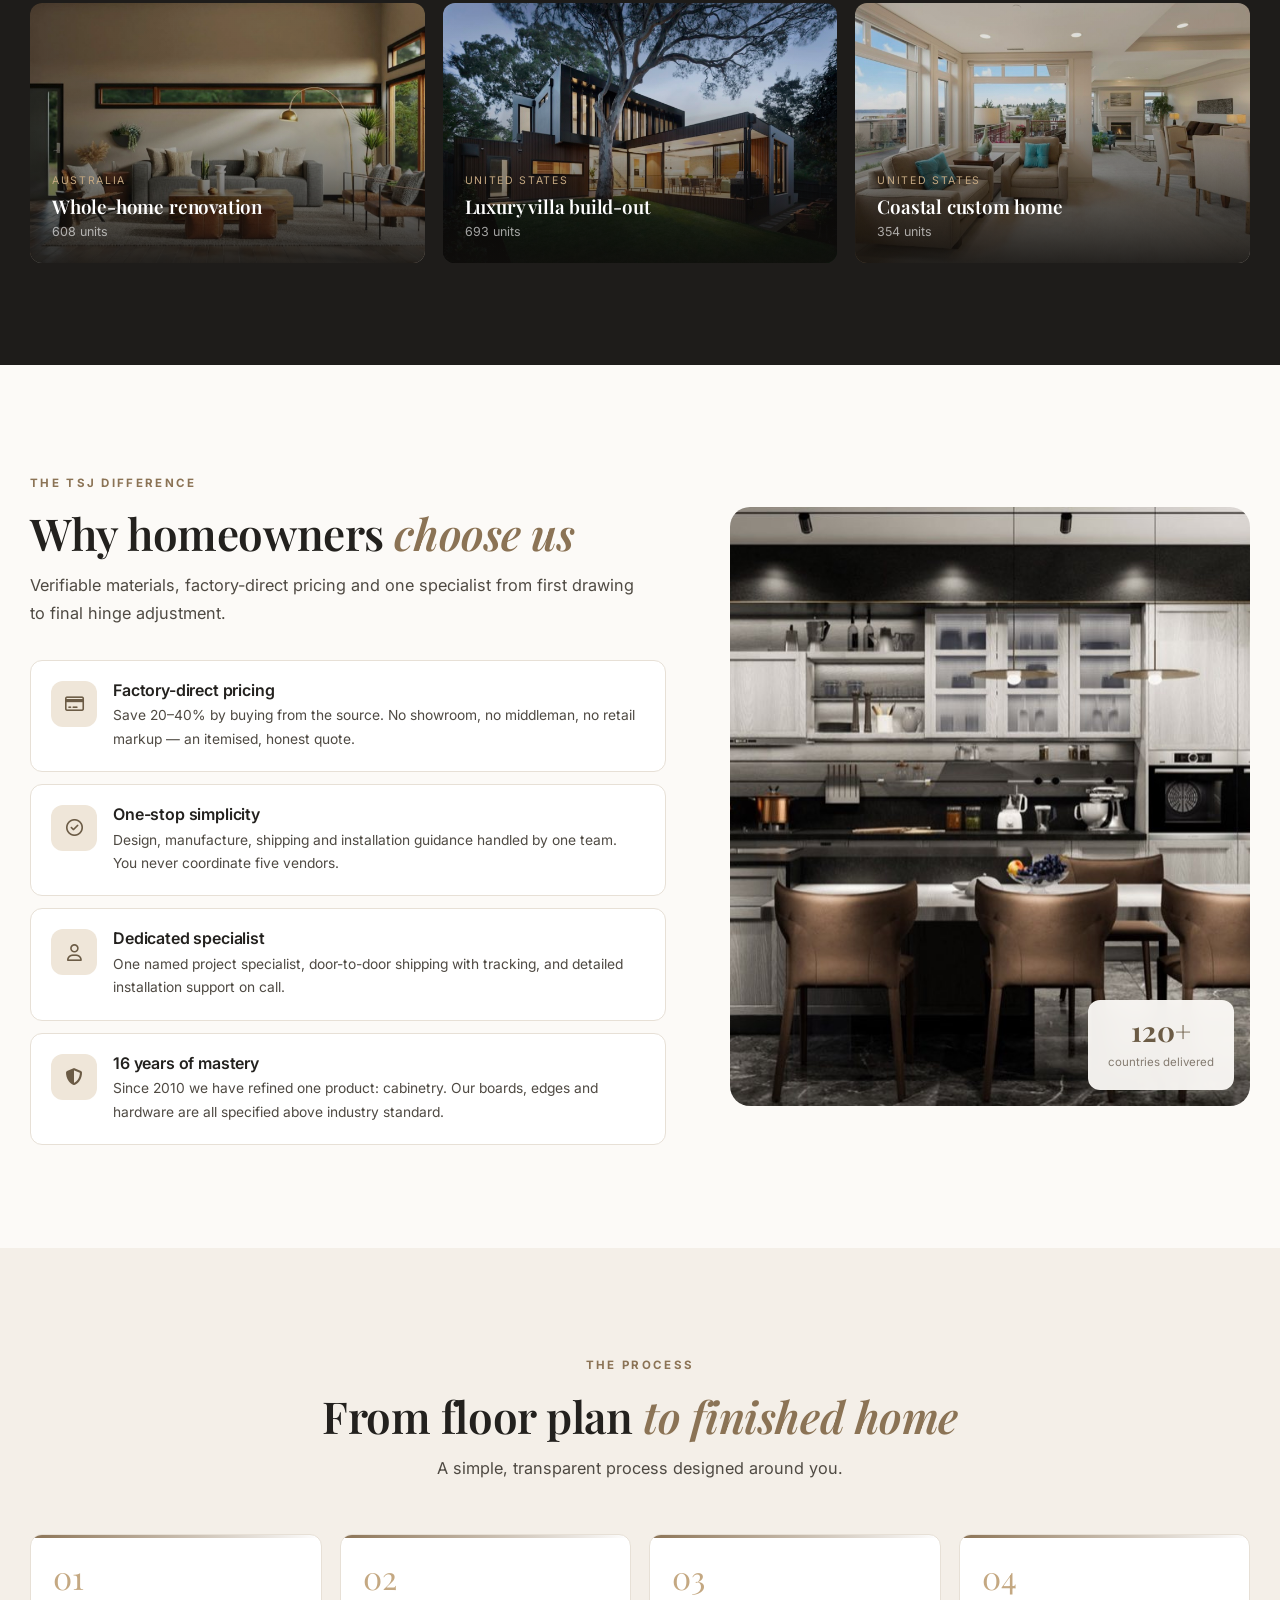
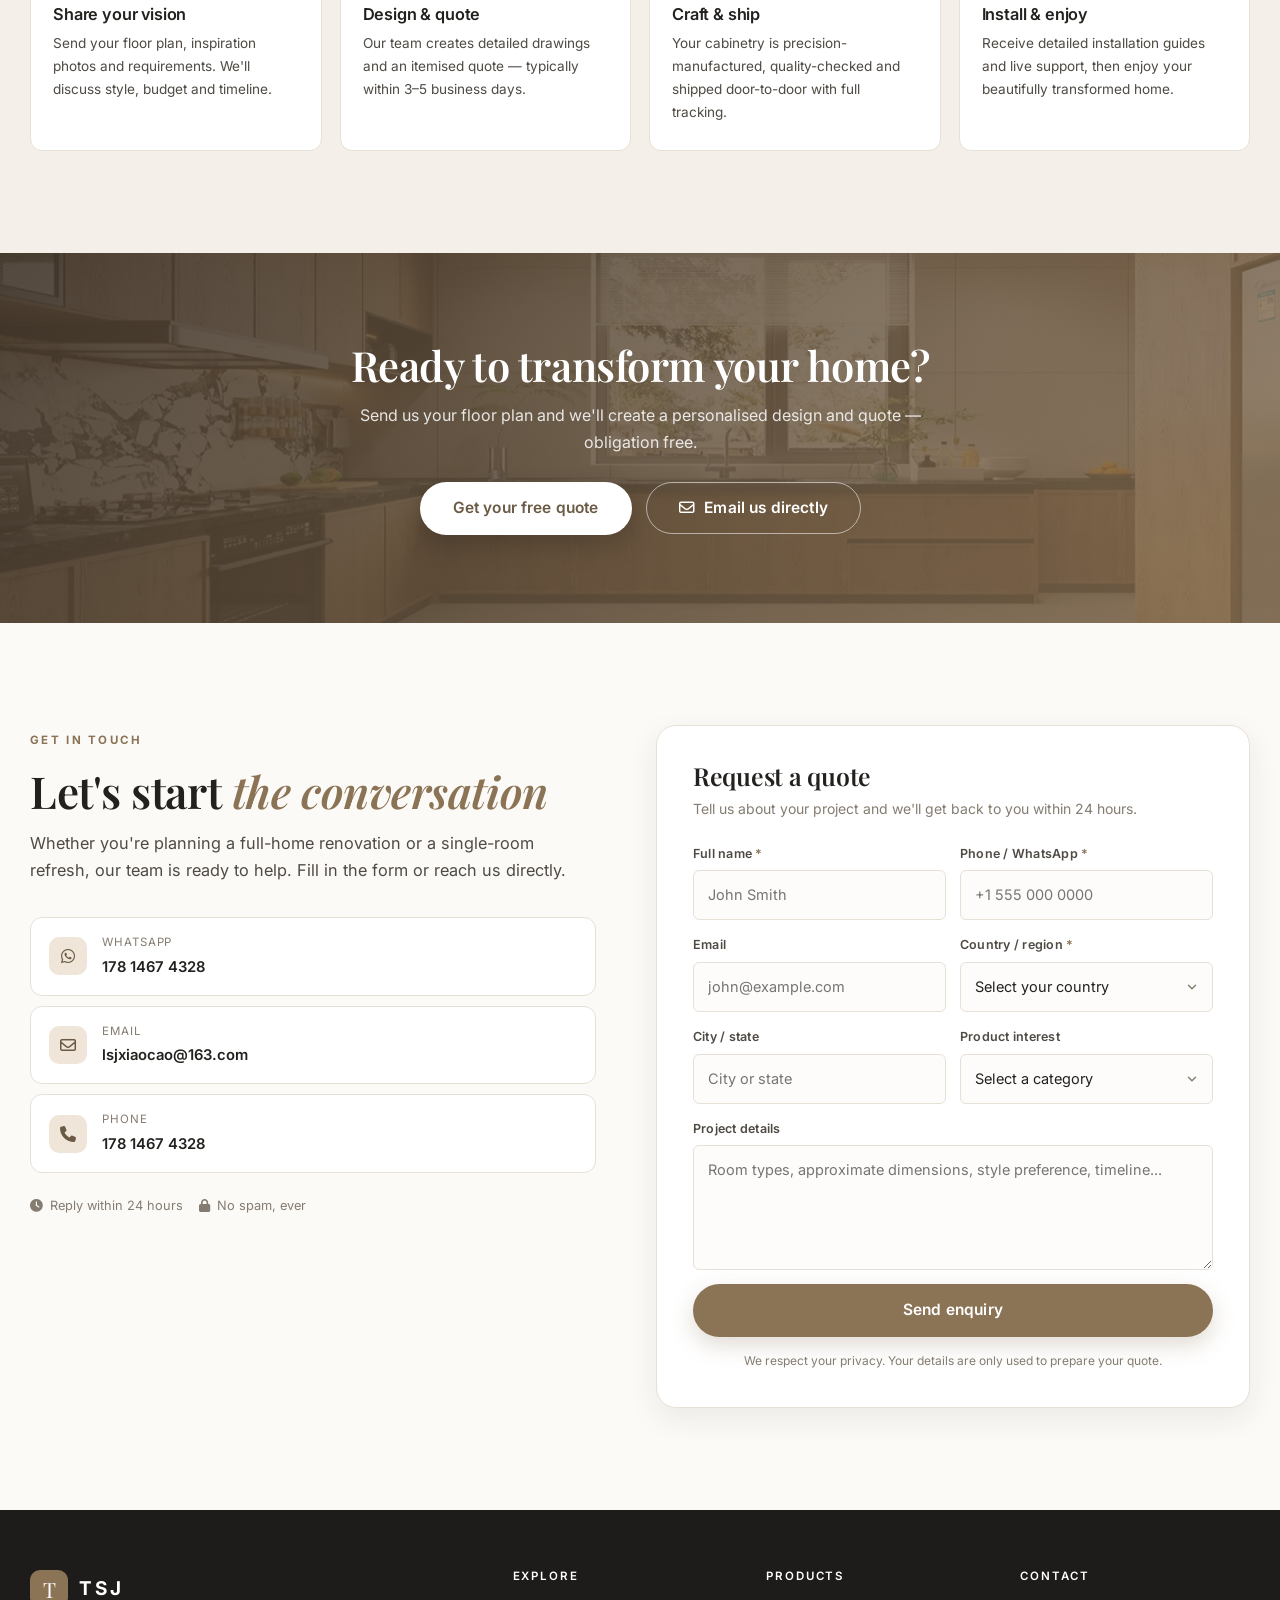
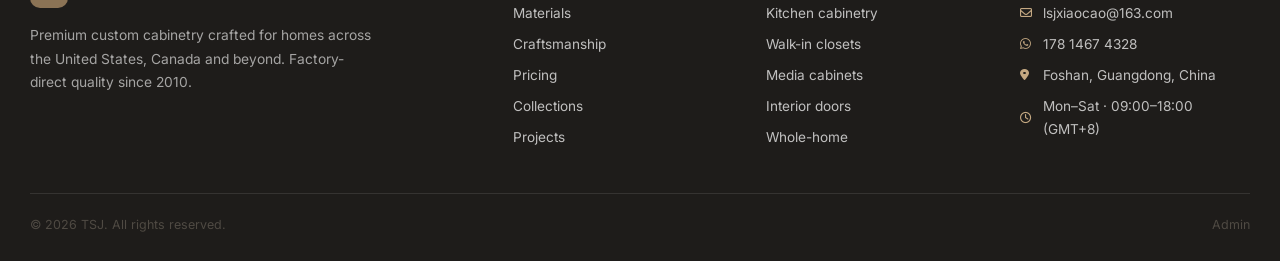
==== commit 33f52918: "feat: 后台新增可视化编辑，按网页区块直观修改并实时预览草稿" ====
--- a/index.html
+++ b/index.html
@@ -354,6 +354,6 @@
 <div class="toast-wrap" id="toastWrap" aria-live="polite"></div>
 
 <script src="js/countries.js?v=20261109"></script>
-<script src="js/site.js?v=20261115"></script>
+<script src="js/site.js?v=20261118"></script>
 </body>
 </html>
